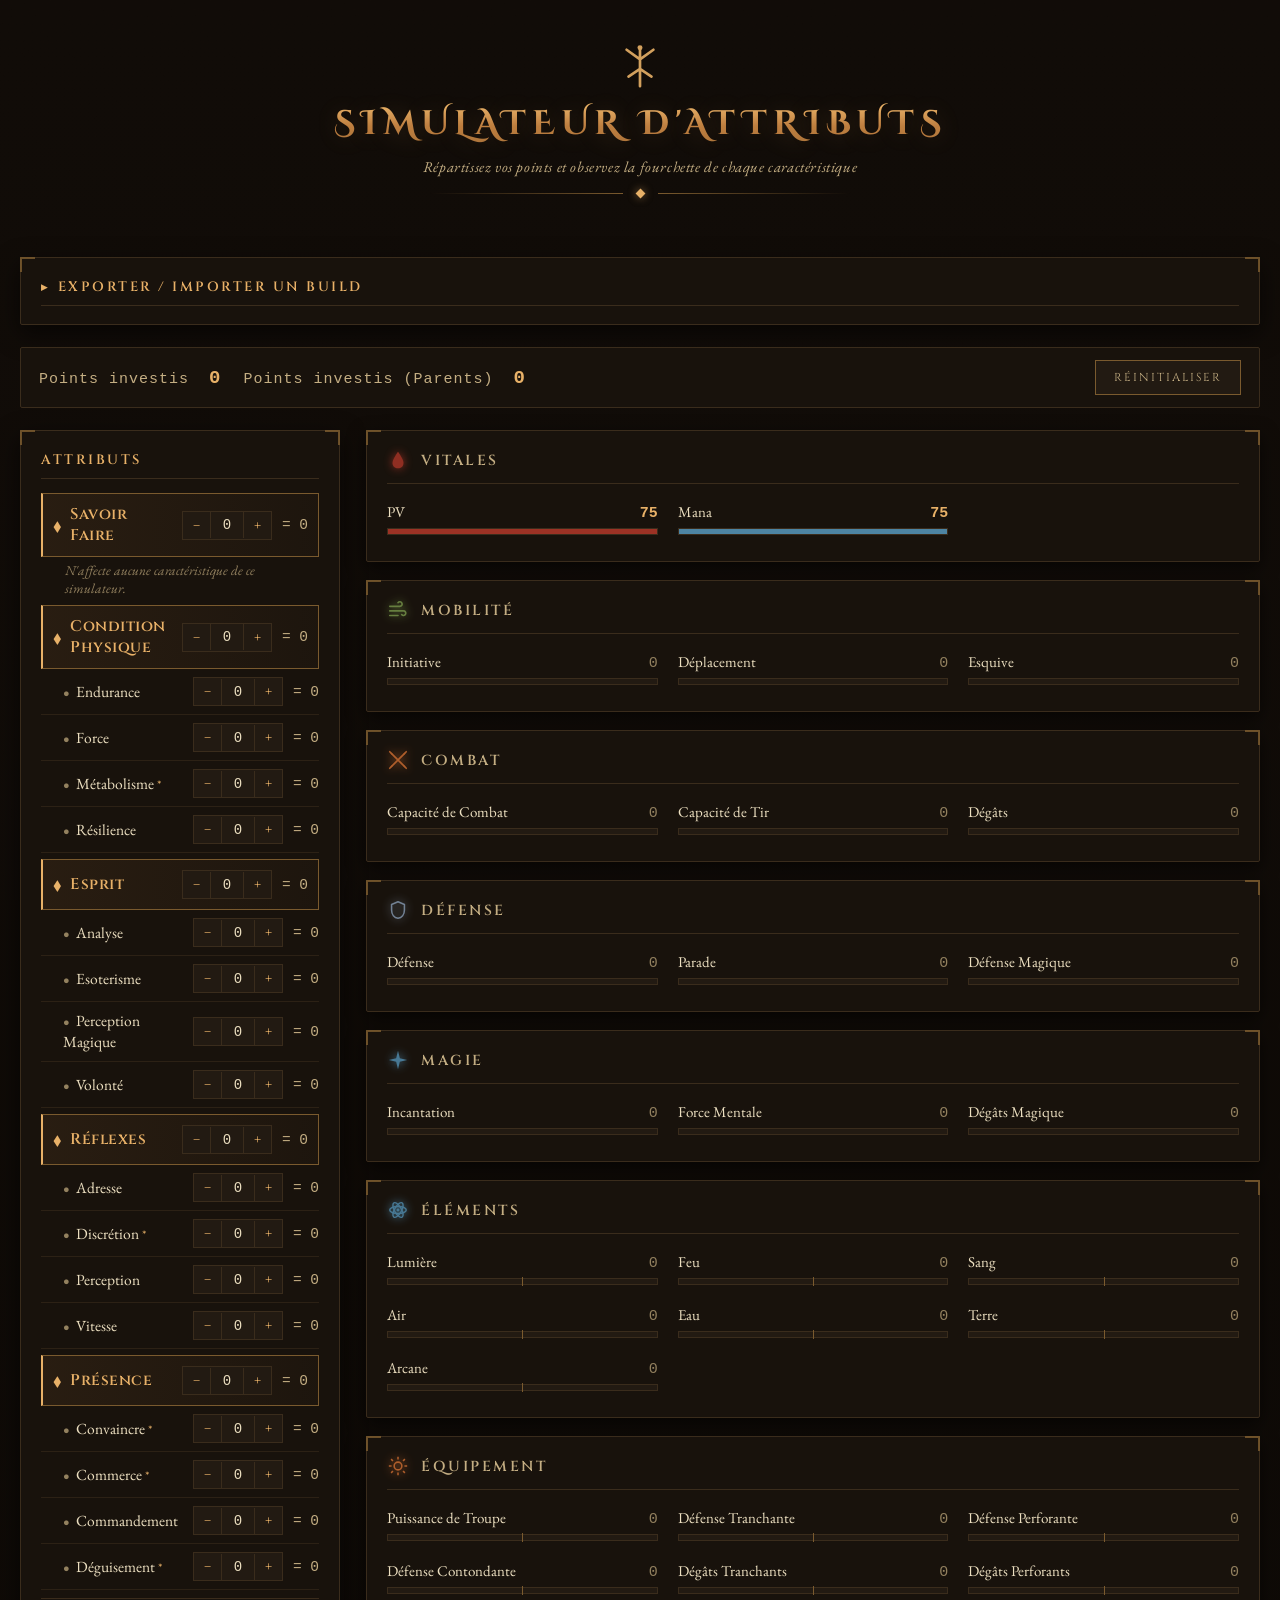
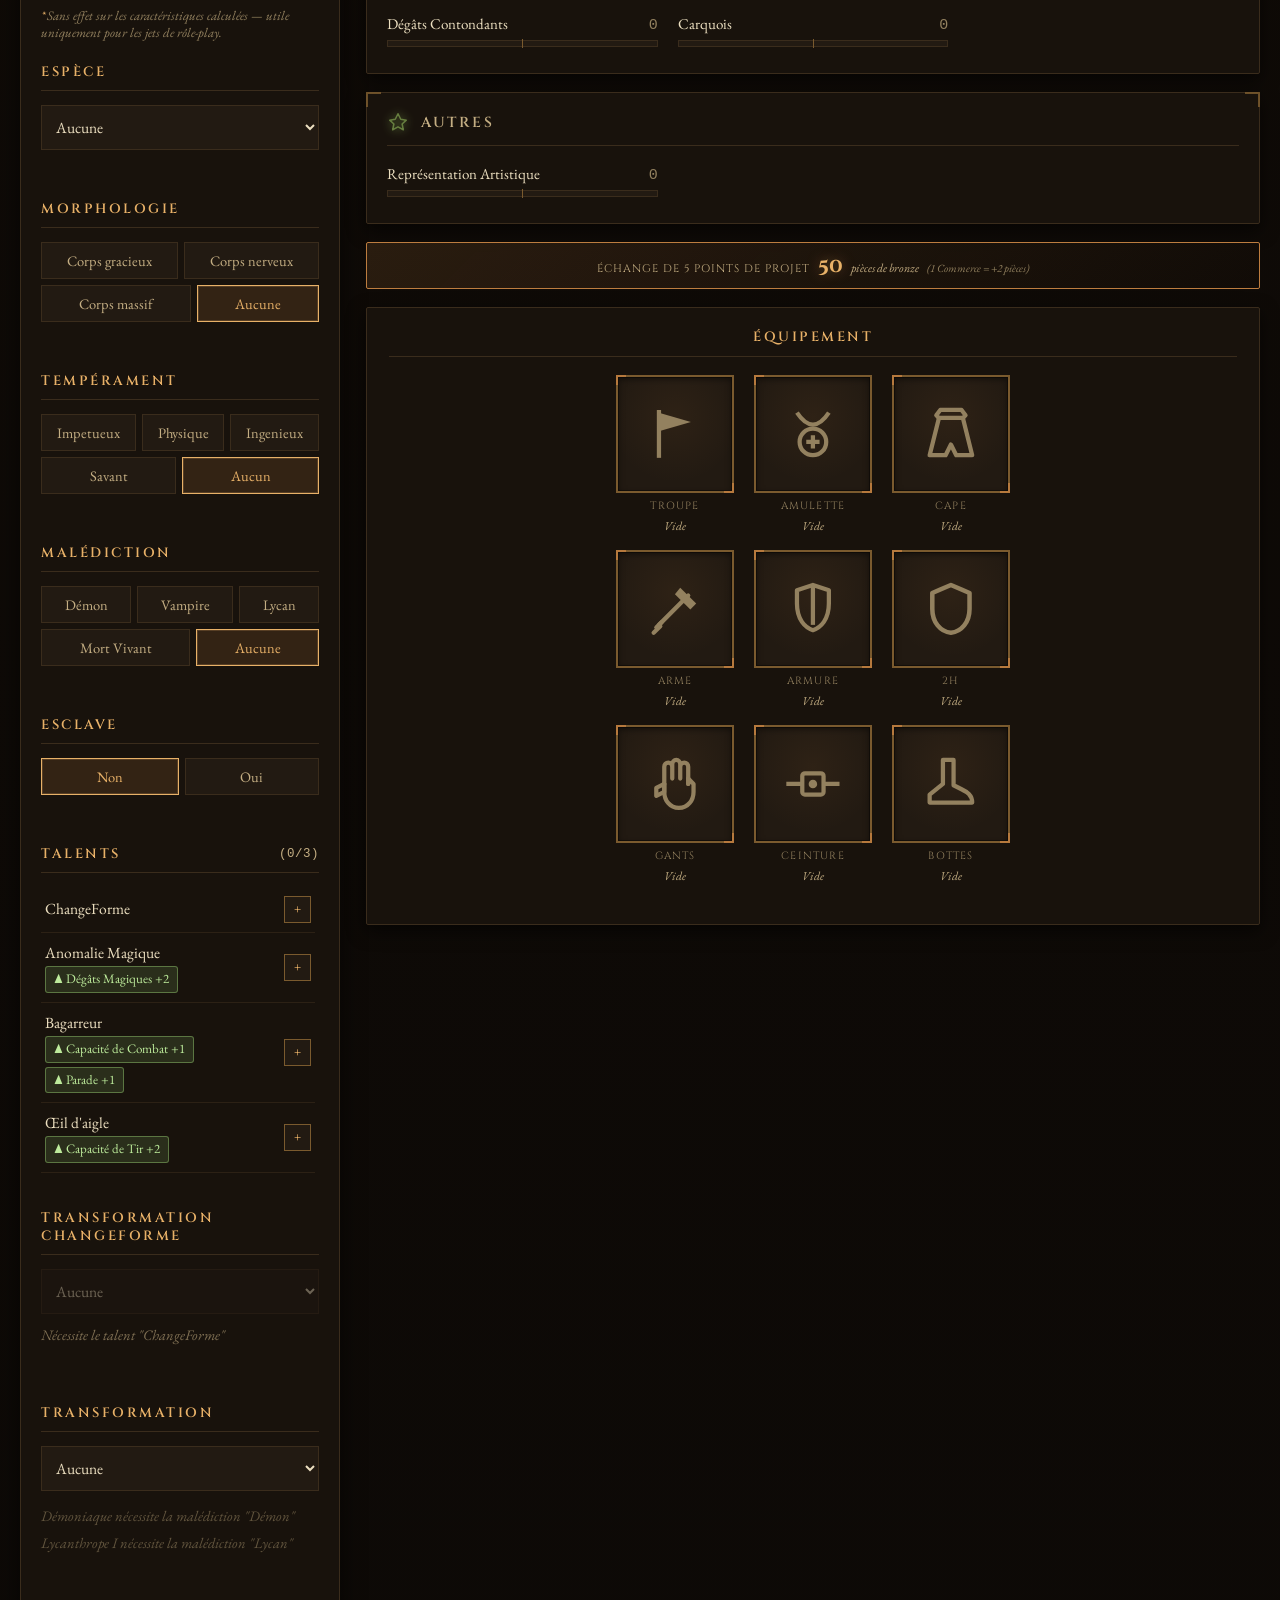
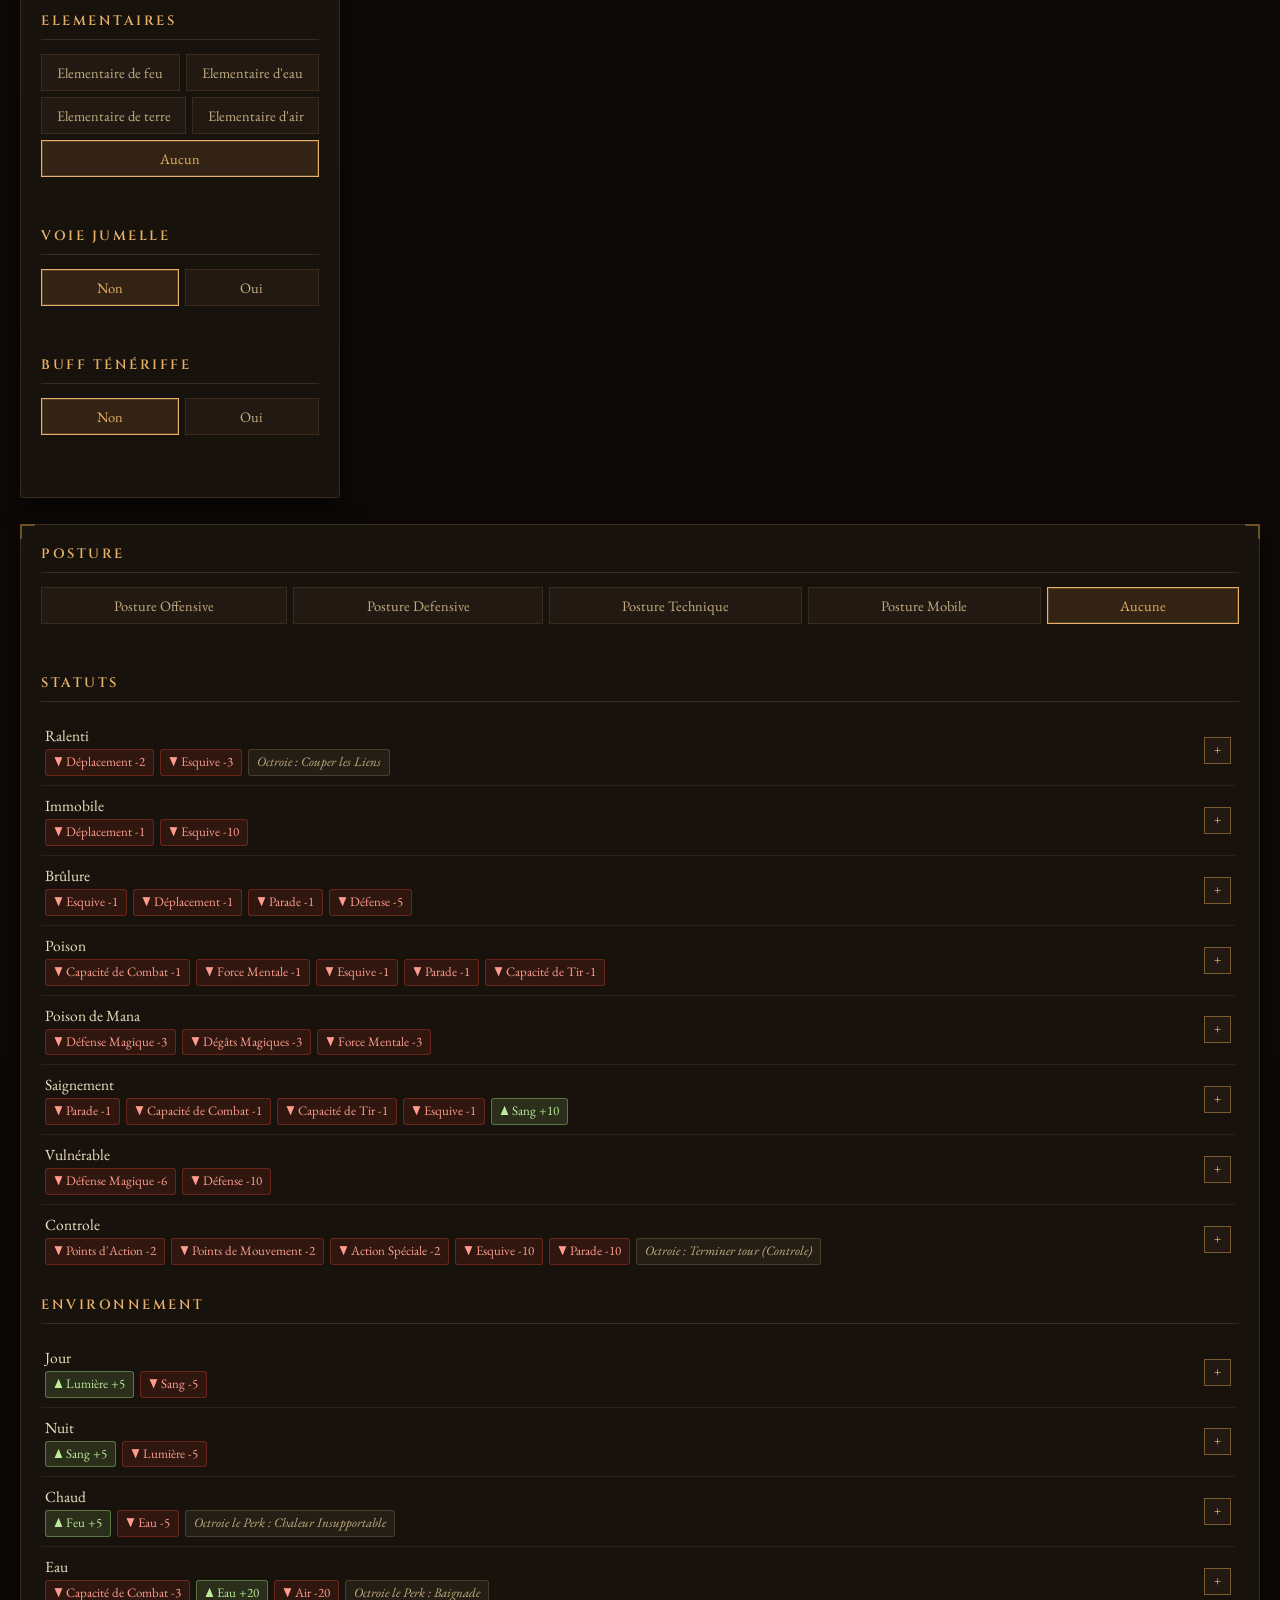
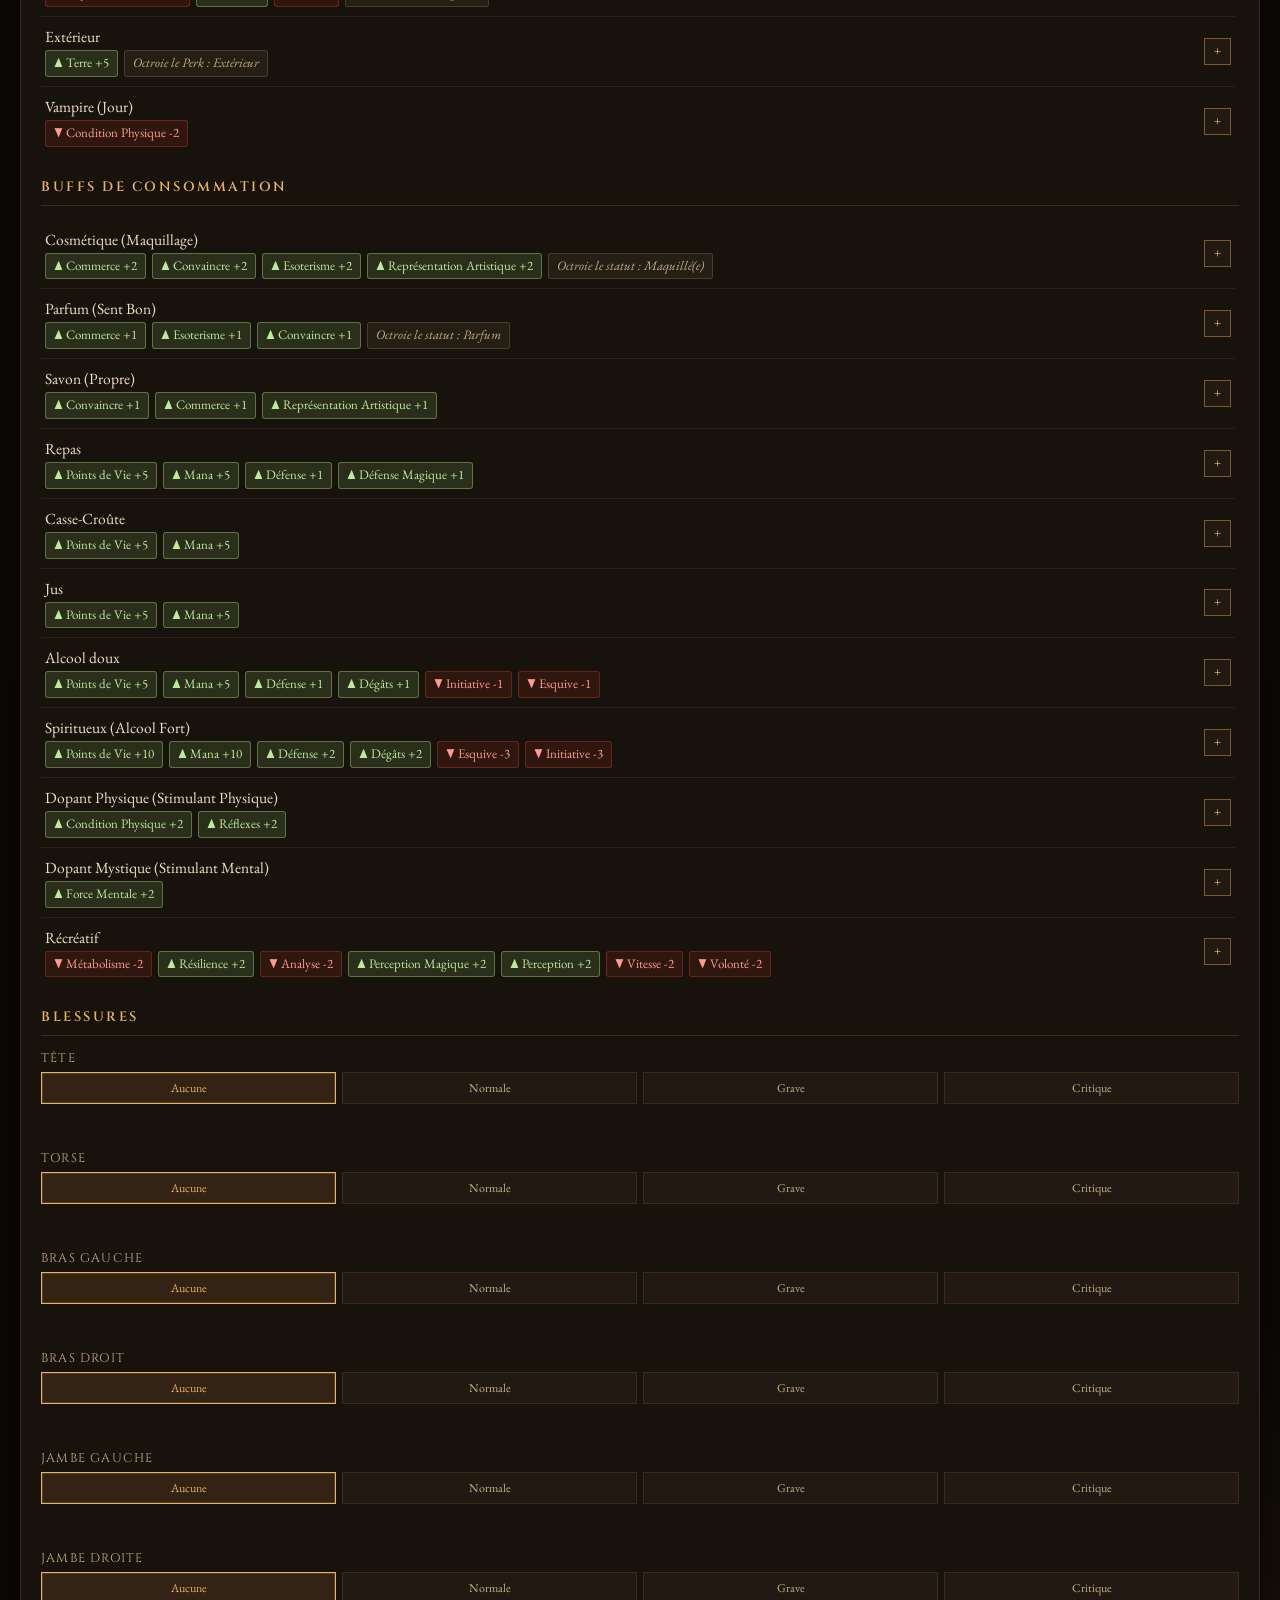
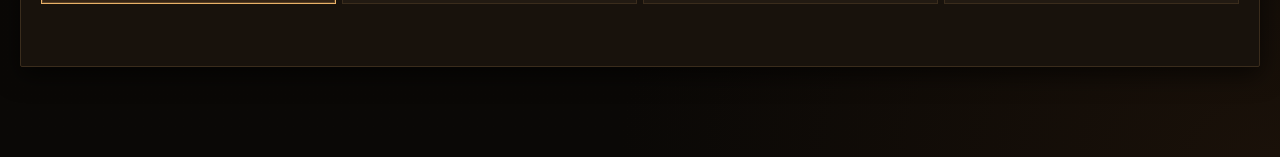
==== index.html @ cb75a23a "Update index.html" ====
<!DOCTYPE html>
<html lang="fr">
<head>
<meta charset="UTF-8">
<meta name="viewport" content="width=device-width, initial-scale=1.0">
<title>Simulateur d'Attributs</title>
<link rel="preconnect" href="https://fonts.googleapis.com">
<link rel="preconnect" href="https://fonts.gstatic.com" crossorigin>
<link href="https://fonts.googleapis.com/css2?family=Cinzel:wght@500;600;700;800&family=Cinzel+Decorative:wght@700;900&family=EB+Garamond:ital,wght@0,400;0,500;0,600;1,400&display=swap" rel="stylesheet">
<style>
  :root{
    --bg: #0a0806;
    --bg-vignette:
      radial-gradient(ellipse 900px 500px at 50% -8%, #2a1d10 0%, transparent 60%),
      radial-gradient(ellipse 1200px 800px at 100% 100%, #1a1109 0%, transparent 55%),
      linear-gradient(180deg, #100b07 0%, #0a0806 100%);
    --surface: #18120c;
    --surface-2: #221a12;
    --surface-3: #2a2016;
    --border: #3a2c1c;
    --border-bright: #7a5a2e;
    --text: #ecdfc0;
    --text-dim: #c4ae83;
    --text-faint: #93815f;
    --bronze: #bd7d3f;
    --bronze-bright: #e8b168;
    --gold: #d9b25c;
    --vitales: #9c3225;
    --mobilite: #6f8a45;
    --combat: #c0672f;
    --defense: #7c8ea3;
    --magie: #4d84a3;
    --shadow-deep: rgba(0,0,0,0.6);
    --font-display: 'Cinzel', Georgia, serif;
    --font-deco: 'Cinzel Decorative', 'Cinzel', Georgia, serif;
    --font-body: 'EB Garamond', Georgia, 'Times New Roman', serif;
    --font-mono: 'Courier New', Courier, monospace;
  }

  *{ box-sizing: border-box; }

  body{
    margin:0;
    background: var(--bg-vignette), var(--bg);
    color: var(--text);
    font-family: var(--font-body);
    min-height: 100vh;
    padding: 36px 20px 60px;
    position: relative;
  }

  /* grain texture overlay, self-contained (no external images) */
  body::before{
    content:"";
    position: fixed; inset:0;
    pointer-events:none;
    z-index: 0;
    opacity: 0.5;
    mix-blend-mode: overlay;
    background-image: url("data:image/svg+xml;utf8,<svg xmlns='http://www.w3.org/2000/svg' width='160' height='160'><filter id='n'><feTurbulence type='fractalNoise' baseFrequency='0.85' numOctaves='2' stitchTiles='stitch'/><feColorMatrix type='saturate' values='0'/></filter><rect width='100%25' height='100%25' filter='url(%23n)' opacity='0.35'/></svg>");
  }

  .app{ max-width: 1680px; margin: 0 auto; position: relative; z-index: 1; }

  header{
    text-align:center;
    margin-bottom: 34px;
    padding: 8px 20px 26px;
    position: relative;
  }
  .hero-glyph{
    width: 46px; height: 46px;
    margin: 0 auto 6px;
    color: var(--bronze-bright);
    opacity: 0.9;
  }
  .hero-rule{
    display:flex; align-items:center; justify-content:center; gap:14px;
    max-width: 420px; margin: 14px auto 0;
  }
  .hero-rule::before, .hero-rule::after{
    content:"";
    height:1px; flex:1 1 auto;
    background: linear-gradient(90deg, transparent, var(--border-bright));
  }
  .hero-rule::after{ background: linear-gradient(90deg, var(--border-bright), transparent); }
  .hero-rule .diamond{
    width:7px; height:7px; flex-shrink:0;
    background: var(--bronze-bright);
    transform: rotate(45deg);
    box-shadow: 0 0 8px rgba(232,177,104,0.55);
    cursor: pointer;
    position: relative;
  }
  .hero-rule .diamond::after{
    content:"";
    position:absolute;
    top:-14px; left:-14px; right:-14px; bottom:-14px;
  }
  .hero-rule .diamond:hover{
    box-shadow: 0 0 14px rgba(232,177,104,0.9);
  }



  .hitcalc-menu{
    position: fixed;
    top: 24px; left: 24px;
    width: 400px;
    max-width: calc(100vw - 32px);
    max-height: calc(100vh - 48px);
    overflow-y: auto;
    background: var(--surface);
    border: 1px solid var(--border-bright);
    border-radius: 2px;
    box-shadow: 0 20px 60px var(--shadow-deep);
    z-index: 201;
    padding: 18px 20px 20px;
    transform: translateX(-16px);
    opacity: 0;
    pointer-events: none;
    transition: opacity 0.2s ease, transform 0.2s ease;
  }
  .hitcalc-menu.open{
    transform: translateX(0);
    opacity: 1;
    pointer-events: auto;
  }
  .hitcalc-header{
    display:flex; align-items:center; justify-content: space-between;
    margin-bottom: 10px;
    padding-bottom: 9px;
    border-bottom: 1px solid var(--border);
  }
  .hitcalc-title{
    font-family: var(--font-display);
    font-size: 13.5px;
    letter-spacing: 2px;
    text-transform: uppercase;
    font-weight: 600;
    color: var(--bronze-bright);
  }
  .hitcalc-close{
    background: none; border: none;
    color: var(--text-faint);
    font-size: 18px;
    line-height: 1;
    cursor: pointer;
    padding: 2px 6px;
  }
  .hitcalc-close:hover{ color: var(--bronze-bright); }
  .hitcalc-rule{
    font-size: 13px;
    color: var(--text-dim);
    line-height: 1.55;
    margin: 0 0 14px;
  }
  .hitcalc-rule b{ color: var(--text); }
  .hitcalc-section-title{
    font-family: var(--font-display);
    font-size: 11.5px;
    letter-spacing: 1.5px;
    text-transform: uppercase;
    color: var(--text-faint);
    margin: 14px 0 8px;
  }
  .hitcalc-row{
    display:flex; align-items:center; gap: 6px;
    margin-bottom: 8px;
    font-size: 13px;
  }
  .hitcalc-stat{
    display:flex; flex-direction:column; gap: 2px;
    flex: 1 1 0;
    min-width: 0;
  }
  .hitcalc-stat label{
    font-size: 10.5px;
    color: var(--text-faint);
    white-space: nowrap;
    overflow: hidden;
    text-overflow: ellipsis;
  }
  .hitcalc-stat input{
    width: 100%;
    background: var(--surface-2);
    border: 1px solid var(--border);
    color: var(--text);
    font-family: var(--font-mono);
    font-size: 13px;
    padding: 4px 6px;
    border-radius: 2px;
  }
  .hitcalc-stat input:disabled{
    color: var(--text-dim);
    opacity: 0.85;
  }
  .hitcalc-stat input:not(:disabled):focus{
    outline: none;
    border-color: var(--bronze-bright);
  }
  .hitcalc-vs{
    color: var(--text-faint);
    font-size: 11px;
    flex-shrink: 0;
    padding-top: 14px;
  }
  .hitcalc-result{
    flex-shrink: 0;
    width: 54px;
    text-align: right;
    font-family: var(--font-mono);
    font-size: 14px;
    font-weight: 600;
    color: var(--bronze-bright);
    padding-top: 14px;
  }
  h1{
    font-family: var(--font-deco);
    font-size: 34px;
    letter-spacing: 6px;
    text-transform: uppercase;
    font-weight: 700;
    background: linear-gradient(180deg, var(--bronze-bright) 10%, var(--bronze) 55%, #a9723a 100%);
    -webkit-background-clip: text;
    background-clip: text;
    color: transparent;
    text-shadow: 0 2px 24px rgba(232,177,104,0.18);
    margin: 0 0 10px;
  }
  header p{
    font-family: var(--font-body);
    color: var(--text-dim);
    font-style: italic;
    font-size: 15px;
    margin: 0;
    letter-spacing: 0.6px;
  }

  .toolbar{
    display:flex; align-items:center; justify-content:space-between;
    gap: 12px; flex-wrap: wrap;
    margin-bottom: 22px;
    padding: 12px 18px;
    background: var(--surface);
    border: 1px solid var(--border);
    border-radius: 2px;
    position: relative;
  }
  .points-group{
    display:flex; align-items:center; gap: 22px; flex-wrap: wrap;
  }

  .total-points{
    font-family: var(--font-mono);
    color: var(--text-dim);
    font-size: 15px;
    letter-spacing: 1px;
  }
  .total-points b{
    color: var(--bronze-bright);
    font-size: 19px;
  }
  button.reset{
    background: var(--surface-2);
    border: 1px solid var(--border-bright);
    color: var(--text-dim);
    font-family: var(--font-display);
    font-size: 11.5px;
    letter-spacing: 2px;
    text-transform: uppercase;
    padding: 9px 18px;
    cursor: pointer;
    transition: all 0.2s ease;
  }
  button.reset:hover{
    border-color: var(--bronze-bright);
    color: var(--bronze-bright);
    background: rgba(189,125,63,0.12);
  }

  .layout{
    display: grid;
    grid-template-columns: 340px 1fr 320px;
    gap: 26px;
    align-items: start;
  }

  @media (max-width: 1400px){
    .layout{ grid-template-columns: 320px 1fr; }
    .status-col{ grid-column: 1 / -1; }
  }

  @media (max-width: 860px){
    .layout{ grid-template-columns: 1fr; }
    .status-col{ grid-column: auto; }
  }

  .panel{
    background: var(--surface);
    border: 1px solid var(--border);
    border-radius: 2px;
    padding: 20px 20px 16px;
    position: relative;
    box-shadow: 0 8px 24px var(--shadow-deep);
  }

  /* ornements d'angle en bronze — signature visuelle des tablettes */
  .panel::before, .panel::after,
  .group::before, .group::after{
    content:"";
    position:absolute;
    width: 13px; height: 13px;
    pointer-events:none;
    opacity: 0.85;
  }
  .panel::before, .group::before{
    top:-1px; left:-1px;
    border-top: 2px solid var(--border-bright);
    border-left: 2px solid var(--border-bright);
  }
  .panel::after, .group::after{
    top:-1px; right:-1px;
    border-top: 2px solid var(--border-bright);
    border-right: 2px solid var(--border-bright);
  }

  .panel-title{
    font-family: var(--font-display);
    font-size: 13.5px;
    letter-spacing: 2.5px;
    text-transform: uppercase;
    font-weight: 600;
    color: var(--bronze-bright);
    margin: 0 0 14px;
    padding-bottom: 9px;
    border-bottom: 1px solid var(--border);
    display:flex; align-items:center; justify-content: space-between;
    gap: 8px;
  }
  .panel-title:not(:first-child){ margin-top: 22px; }

  .age-selector{
    display:flex;
    flex-wrap: wrap;
    gap: 6px;
    margin-bottom: 10px;
  }
  .age-btn{
    flex: 1 1 auto;
    background: var(--surface-2);
    border: 1px solid var(--border);
    color: var(--text-dim);
    font-family: var(--font-body);
    font-size: 14.5px;
    padding: 8px 10px;
    cursor: pointer;
    transition: all 0.18s ease;
    white-space: nowrap;
  }
  .age-btn:hover{ border-color: var(--border-bright); color: var(--text); background: var(--surface-3); }
  .age-btn.active{
    background: rgba(189,125,63,0.16);
    border-color: var(--bronze-bright);
    color: var(--bronze-bright);
    box-shadow: inset 0 0 0 1px rgba(232,177,104,0.2);
  }
  .age-desc{
    font-size: 14.5px;
    color: var(--text-dim);
    font-style: italic;
    line-height: 1.55;
    margin-bottom: 18px;
    min-height: 18px;
  }
  .age-desc .note{
    display:block;
    color: var(--text-faint);
    margin-top: 4px;
  }

  .equip-slot{ margin-bottom: 12px; }
  .equip-slot:last-child{ margin-bottom: 0; }
  .equip-label{
    display:block;
    font-family: var(--font-display);
    font-size: 12.5px;
    letter-spacing: 1.2px;
    text-transform: uppercase;
    color: var(--text-dim);
    margin-bottom: 5px;
  }

  .status-col .talent-list{ max-height: none; }

  .talent-counter{
    font-family: var(--font-mono);
    color: var(--text-dim);
    text-transform: none;
    letter-spacing: 0.5px;
    font-size: 12.5px;
    font-weight: normal;
  }
  .talent-counter.full{ color: var(--bronze-bright); }

  .talent-list{
    max-height: 300px;
    overflow-y: auto;
    margin-bottom: 6px;
    padding-right: 4px;
  }
  .talent-list::-webkit-scrollbar{ width: 6px; }
  .talent-list::-webkit-scrollbar-thumb{ background: var(--border-bright); }
  .talent-list::-webkit-scrollbar-track{ background: transparent; }

  .talent-row{
    display:flex;
    align-items:center;
    justify-content: space-between;
    gap: 8px;
    padding: 9px 4px;
    border-bottom: 1px solid rgba(58,44,28,0.6);
    transition: opacity 0.15s ease, background 0.15s ease;
  }
  .talent-row:hover{ background: rgba(189,125,63,0.05); }
  .talent-row:last-child{ border-bottom: none; }
  .talent-row.disabled{ opacity: 0.35; }

  .talent-info{ display:flex; flex-direction: column; min-width:0; }
  .talent-name{ font-size: 15.5px; color: var(--text); }
  .talent-effect{
    display:flex; flex-wrap:wrap; gap: 4px 6px;
    margin-top: 3px;
  }
  .stat-chip{
    display:inline-flex; align-items:center; gap: 4px;
    font-size: 13px;
    font-family: var(--font-body);
    line-height: 1.6;
    padding: 2px 8px;
    border-radius: 3px;
    white-space: nowrap;
    margin: 2px 4px 2px 0;
  }
  .stat-chip.pos{
    color: #bdeb9b;
    background: rgba(140,191,106,0.16);
    border: 1px solid rgba(140,191,106,0.5);
  }
  .stat-chip.neg{
    color: #ff9c8f;
    background: rgba(156,50,37,0.18);
    border: 1px solid rgba(156,50,37,0.55);
  }
  .stat-chip.neutral{
    color: var(--text-dim);
    background: rgba(122,107,78,0.14);
    border: 1px solid rgba(122,107,78,0.4);
    font-family: var(--font-body);
    font-weight: normal;
    font-style: italic;
  }
  .talent-effect .stat-chip{ margin: 0; }

  .talent-toggle{
    flex-shrink:0;
    width: 27px; height: 27px;
    border: 1px solid var(--border-bright);
    background: var(--surface-2);
    color: var(--bronze-bright);
    font-family: var(--font-display);
    font-size: 15px;
    line-height: 1;
    cursor: pointer;
    transition: all 0.15s ease;
  }
  .talent-toggle:hover:not(:disabled){ background: rgba(189,125,63,0.18); }
  .talent-toggle.active{
    background: var(--bronze);
    border-color: var(--bronze-bright);
    color: #18120c;
    box-shadow: 0 0 10px rgba(232,177,104,0.4);
  }
  .talent-toggle:disabled{ cursor: not-allowed; opacity: 0.4; }

  .species-select{
    width: 100%;
    background: var(--surface-2);
    border: 1px solid var(--border);
    color: var(--text);
    font-family: var(--font-body);
    font-size: 15.5px;
    padding: 10px 10px;
    margin-bottom: 10px;
    cursor: pointer;
    transition: border-color 0.15s ease;
  }
  .species-select:hover{ border-color: var(--border-bright); }
  .species-select:focus{ outline: none; border-color: var(--bronze-bright); }
  .species-select:disabled{ opacity: 0.4; cursor: not-allowed; }

  .age-desc .flat{
    display:block;
    color: var(--bronze-bright);
    margin-top: 4px;
  }
  .age-desc .flat.positive{ color: #bdeb9b; font-weight: 600; }
  .age-desc .flat.negative{ color: #ff9c8f; font-weight: 600; }
  .age-desc .ability{
    display:block;
    color: var(--magie);
    margin-top: 2px;
  }

  .parent-row{
    display:flex;
    align-items:center;
    justify-content: space-between;
    gap: 8px;
    padding: 10px 10px;
    margin-top: 6px;
    background: linear-gradient(90deg, rgba(189,125,63,0.1), rgba(189,125,63,0.03));
    border: 1px solid var(--border-bright);
    border-left: 2px solid var(--bronze-bright);
  }
  .parent-row:first-child{ margin-top: 0; }
  .parent-label-wrap{ display:flex; align-items:center; gap: 8px; min-width:0; }
  .parent-marker{ color: var(--bronze-bright); font-size: 12.5px; flex-shrink:0; }
  .parent-label{ font-family: var(--font-display); font-size: 15.5px; letter-spacing: 0.5px; color: var(--bronze-bright); font-weight: 600; }
  .parent-direct-tag{
    display:inline-block;
    font-family: var(--font-body);
    font-size: 10px;
    font-weight: normal;
    font-style: italic;
    letter-spacing: 0;
    color: var(--text-faint);
    margin-left: 8px;
    vertical-align: middle;
  }
  .parent-note{
    font-size: 13.5px; color: var(--text-faint); font-style: italic;
    padding: 4px 8px 2px 24px;
  }

  .child-row{
    display:flex;
    align-items:center;
    justify-content: space-between;
    gap: 8px;
    padding: 8px 0 8px 22px;
    border-bottom: 1px solid rgba(58,44,28,0.6);
  }
  .child-marker{ color: var(--text-faint); font-size: 11px; margin-right: 6px; }

  .rp-star{
    color: var(--bronze-bright);
    font-size: 13px;
    margin-left: 3px;
    cursor: help;
  }

  .attr-legend{
    font-size: 13px;
    color: var(--text-faint);
    font-style: italic;
    margin-top: 8px;
    padding-top: 8px;
    border-top: 1px solid var(--border);
  }
  .attr-legend .rp-star{ margin-left: 0; margin-right: 2px; }

  .attr-row{
    display:flex;
    align-items:center;
    justify-content: space-between;
    padding: 9px 0;
    border-bottom: 1px solid rgba(58,44,28,0.6);
    gap: 8px;
  }
  .attr-row:last-child{ border-bottom: none; }

  .attr-label-wrap{ display:flex; flex-direction:column; min-width:0; cursor: help; }

  .attr-label{
    font-size: 15.5px;
    color: var(--text);
  }

  .attr-age-bonus{
    font-size: 12.5px;
    font-family: var(--font-mono);
    margin-top: 1px;
  }
  .attr-age-bonus.positive{ color: var(--bronze-bright); }
  .attr-age-bonus.negative{ color: var(--vitales); }

  .attr-controls{
    display:flex;
    align-items:center;
    gap: 8px;
    flex-shrink: 0;
  }

  .attr-total{
    font-family: var(--font-mono);
    font-size: 14.5px;
    color: var(--text-dim);
    min-width: 28px;
    text-align: right;
  }

  .stepper{
    display:flex;
    align-items:center;
    gap: 0;
    background: var(--surface-2);
    border: 1px solid var(--border);
  }
  .stepper button{
    width: 27px; height: 27px;
    background: transparent;
    border: none;
    color: var(--bronze-bright);
    font-size: 15px;
    cursor: pointer;
    line-height: 1;
    font-family: var(--font-display);
    transition: background 0.15s ease;
  }
  .stepper button:hover{ background: rgba(189,125,63,0.18); }
  .stepper input{
    width: 34px;
    text-align: center;
    background: transparent;
    border: none;
    border-left: 1px solid var(--border);
    border-right: 1px solid var(--border);
    color: var(--text);
    font-family: var(--font-mono);
    font-size: 14px;
    padding: 5px 0;
  }
  .stepper input:focus{ outline: none; background: rgba(189,125,63,0.08); }
  .stepper input::-webkit-outer-spin-button,
  .stepper input::-webkit-inner-spin-button{ -webkit-appearance: none; margin:0; }

  .economy-box{
    background: linear-gradient(135deg, rgba(189,125,63,0.16), rgba(189,125,63,0.02));
    border: 1px solid var(--bronze);
    border-radius: 2px;
    padding: 9px 16px;
    text-align: center;
    position: relative;
    display:flex;
    align-items:baseline;
    justify-content:center;
    flex-wrap:wrap;
    gap: 6px 8px;
  }
  .economy-label{
    font-family: var(--font-display);
    font-size: 11px;
    letter-spacing: 1px;
    text-transform: uppercase;
    color: var(--text-dim);
  }
  .economy-value{
    font-family: var(--font-deco);
    font-size: 20px;
    font-weight: 700;
    color: var(--bronze-bright);
    text-shadow: 0 0 14px rgba(232,177,104,0.4);
  }
  .economy-sub{
    font-size: 12px;
    color: var(--text-dim);
    font-style: italic;
  }
  .economy-note{
    font-size: 11px;
    color: var(--text-faint);
    font-style: italic;
  }

  .stats-panel{ display:flex; flex-direction:column; gap: 18px; }

  .group{
    background: var(--surface);
    border: 1px solid var(--border);
    border-radius: 2px;
    padding: 18px 20px 8px;
    position: relative;
    box-shadow: 0 6px 18px var(--shadow-deep);
  }
  .group-header{
    display:flex; align-items:center; gap:12px;
    margin-bottom: 14px;
    padding-bottom: 12px;
    border-bottom: 1px solid var(--border);
  }
  .group-icon{
    width:22px; height:22px; flex-shrink:0;
    display:flex; align-items:center; justify-content:center;
    filter: drop-shadow(0 0 5px currentColor);
    opacity: 0.9;
  }
  .group-icon svg{ width:100%; height:100%; display:block; }
  .group-name{
    font-family: var(--font-display);
    font-size: 14.5px;
    letter-spacing: 2.5px;
    text-transform: uppercase;
    font-weight: 600;
    color: var(--text-dim);
  }

  .stat-grid{
    display:grid;
    grid-template-columns: repeat(auto-fill, minmax(230px, 1fr));
    gap: 12px 20px;
    padding-bottom: 14px;
  }

  .stat-card{ padding: 4px 0; cursor: help; }

  .stat-tooltip{
    position: fixed;
    z-index: 200;
    max-width: 280px;
    background: var(--surface-3);
    border: 1px solid var(--border-bright);
    box-shadow: 0 10px 30px var(--shadow-deep);
    padding: 12px 14px;
    pointer-events: none;
    opacity: 0;
    transform: translateY(4px);
    transition: opacity 0.12s ease, transform 0.12s ease;
  }
  .stat-tooltip.visible{ opacity: 1; transform: translateY(0); }
  .stat-tooltip-title{
    font-family: var(--font-display);
    font-size: 12.5px;
    letter-spacing: 1.2px;
    text-transform: uppercase;
    color: var(--bronze-bright);
    margin: 0 0 8px;
    padding-bottom: 7px;
    border-bottom: 1px solid var(--border);
  }
  .stat-tooltip-row{
    display:flex; justify-content: space-between; align-items:baseline;
    gap: 12px;
    font-size: 13px;
    padding: 3px 0;
  }
  .stat-tooltip-row .attr-name{ color: var(--text); }
  .stat-tooltip-row .attr-range{ font-family: var(--font-mono); color: var(--text-dim); white-space: nowrap; }
  .stat-tooltip-empty{ font-size: 12.5px; color: var(--text-faint); font-style: italic; }
  .stat-tooltip .ability{
    display:block;
    color: var(--magie);
    font-size: 12.5px;
    margin-top: 4px;
  }

  .stat-top{
    display:flex; justify-content:space-between; align-items:baseline;
    margin-bottom: 6px;
  }
  .stat-name{
    font-size: 15px;
    color: var(--text);
  }
  .stat-value{
    font-family: var(--font-mono);
    font-size: 15px;
    font-weight: bold;
    color: var(--bronze-bright);
    white-space: nowrap;
  }
  .stat-value.zero{ color: var(--text-faint); font-weight: normal; }
  .stat-value.negative-val{ color: var(--vitales); }

  .elemental-gauge{
    position: relative;
    height: 7px;
    background: var(--surface-2);
    border: 1px solid var(--border);
    overflow: visible;
  }
  .elemental-gauge .elemental-center{
    position:absolute; top:-2px; bottom:-2px; left:50%;
    width:1px; background: var(--border-bright);
  }
  .elemental-fill{
    position:absolute; top:0; bottom:0;
    transition: all 0.25s ease;
  }

  .gauge{
    position: relative;
    height: 7px;
    background: var(--surface-2);
    border: 1px solid var(--border);
    overflow: hidden;
  }
  .gauge .fill-min{
    position:absolute; top:0; left:0; bottom:0;
    transition: width 0.25s ease;
  }
  .gauge .fill-range{
    position:absolute; top:0; bottom:0;
    opacity: 0.45;
    background-image: repeating-linear-gradient(
      45deg, rgba(255,255,255,0.55) 0px, rgba(255,255,255,0.55) 2px,
      transparent 2px, transparent 6px
    );
    transition: left 0.25s ease, width 0.25s ease;
  }

  /* ---- Paperdoll d'équipement façon MMO ---- */
  .paperdoll-panel{
    background: var(--surface);
    border: 1px solid var(--border);
    border-radius: 2px;
    padding: 20px 22px 22px;
    position: relative;
    box-shadow: 0 6px 18px var(--shadow-deep);
  }
  .paperdoll-header{
    font-family: var(--font-display);
    font-size: 13.5px;
    letter-spacing: 2.5px;
    text-transform: uppercase;
    font-weight: 600;
    color: var(--bronze-bright);
    text-align:center;
    margin: 0 0 18px;
    padding-bottom: 10px;
    border-bottom: 1px solid var(--border);
  }
  .paperdoll-grid{
    display:grid;
    grid-template-columns: repeat(3, minmax(90px, 118px));
    gap: 16px 20px;
    justify-content: center;
    margin: 0 auto;
  }
  .equip-tile{ display:flex; flex-direction:column; align-items:center; gap:6px; }
  .equip-tile-box{
    position:relative;
    width: 100%;
    aspect-ratio: 1 / 1;
    background:
      radial-gradient(circle at 50% 35%, rgba(189,125,63,0.08), transparent 70%),
      var(--surface-2);
    border: 2px solid var(--border-bright);
    box-shadow: inset 0 0 0 1px rgba(0,0,0,0.4), inset 0 2px 6px rgba(0,0,0,0.5);
    display:flex; align-items:center; justify-content:center;
    transition: border-color 0.18s ease, box-shadow 0.18s ease, background 0.18s ease;
  }
  .equip-tile-box::before, .equip-tile-box::after{
    content:""; position:absolute; width:8px; height:8px; pointer-events:none; opacity:0.9;
  }
  .equip-tile-box::before{ top:-2px; left:-2px; border-top:2px solid var(--bronze); border-left:2px solid var(--bronze); }
  .equip-tile-box::after{ bottom:-2px; right:-2px; border-bottom:2px solid var(--bronze); border-right:2px solid var(--bronze); }
  .equip-tile-box:hover{ border-color: var(--bronze-bright); }
  .equip-tile-box.filled{
    border-color: var(--bronze-bright);
    background:
      radial-gradient(circle at 50% 35%, rgba(232,177,104,0.22), transparent 70%),
      var(--surface-2);
    box-shadow: inset 0 0 0 1px rgba(0,0,0,0.4), 0 0 14px rgba(232,177,104,0.35);
  }
  .equip-tile-icon{
    width: 56%; height: 56%;
    color: var(--text-faint);
    transition: color 0.18s ease, filter 0.18s ease;
    pointer-events:none;
  }
  .equip-tile-icon svg{ width:100%; height:100%; display:block; }
  .equip-tile-box.filled .equip-tile-icon{
    color: var(--bronze-bright);
    filter: drop-shadow(0 0 6px rgba(232,177,104,0.5));
  }
  .equip-tile-box{ cursor: pointer; }
  .equip-tile-box:focus-visible{ outline: 2px solid var(--bronze-bright); outline-offset: 2px; }
  .equip-tile-slotname{
    font-family: var(--font-display);
    font-size: 10.5px;
    letter-spacing: 1.2px;
    text-transform: uppercase;
    color: var(--text-faint);
  }
  .equip-tile-itemname{
    font-size: 12px;
    color: var(--text-dim);
    font-style: italic;
    text-align:center;
    line-height: 1.25;
    min-height: 15px;
  }
  .equip-tile-itemname.equipped{ color: var(--bronze-bright); font-style: normal; }

  /* ---- Menu déroulant personnalisé pour le choix d'équipement ---- */
  .equip-dropdown{
    position: fixed;
    z-index: 110;
    min-width: 200px;
    max-width: 300px;
    max-height: 320px;
    overflow-y: auto;
    background: var(--surface-3);
    border: 1px solid var(--border-bright);
    box-shadow: 0 12px 34px var(--shadow-deep);
    padding: 4px;
    display: none;
  }
  .equip-dropdown.visible{ display: block; }
  .equip-dropdown-item{
    padding: 8px 10px;
    font-size: 13.5px;
    color: var(--text);
    cursor: pointer;
    border-left: 2px solid transparent;
    transition: background 0.12s ease, border-color 0.12s ease;
  }
  .equip-dropdown-item:hover{
    background: rgba(189,125,63,0.14);
    border-left-color: var(--bronze-bright);
  }
  .equip-dropdown-item.active{
    color: var(--bronze-bright);
    background: rgba(189,125,63,0.1);
    border-left-color: var(--bronze);
  }
  .equip-dropdown-item.none-option{
    color: var(--text-faint);
    font-style: italic;
    border-bottom: 1px solid var(--border);
    margin-bottom: 3px;
    padding-bottom: 9px;
  }

  .paperdoll-descriptions{ margin-top: 18px; }
  .equip-desc-block{
    display:none;
    padding: 10px 12px;
    margin-top: 8px;
    background: rgba(189,125,63,0.06);
    border-left: 2px solid var(--bronze-bright);
  }
  .equip-desc-block.has-item{ display:block; }
  .equip-desc-name{
    font-family: var(--font-display);
    font-size: 13px;
    letter-spacing: 0.5px;
    color: var(--bronze-bright);
    margin-bottom: 4px;
  }
  .equip-desc-name .slot-tag{
    color: var(--text-faint);
    font-family: var(--font-body);
    font-style: italic;
    font-size: 11.5px;
    text-transform: none;
    letter-spacing: 0;
  }

  .equip-desc-block .age-desc{ margin-bottom: 0; min-height: 0; }

  .injury-selector .injury-btn{ flex: 1 1 0; font-size: 12px; padding: 7px 6px; }
  .injury-btn.sev-normale.active{
    background: rgba(212,175,86,0.16);
    border-color: var(--gold);
    color: var(--gold);
  }
  .injury-btn.sev-grave.active{
    background: rgba(192,103,47,0.2);
    border-color: var(--combat);
    color: var(--combat);
  }
  .injury-btn.sev-critique.active{
    background: rgba(156,50,37,0.22);
    border-color: var(--vitales);
    color: #e8776a;
  }
  .injury-btn:disabled{ opacity: 0.3; cursor: not-allowed; }

  /* ---- Panneau Export / Import de build (menu déroulant, sections séparées) ---- */
  .io-panel{ margin-bottom: 22px; padding-bottom: 4px; }
  .io-summary{
    cursor: pointer;
    list-style: none;
    user-select: none;
    display:flex; align-items:center; justify-content: flex-start; gap: 8px;
  }
  .io-summary::-webkit-details-marker{ display:none; }
  .io-summary::before{
    content: "▸";
    color: var(--bronze-bright);
    font-size: 12px;
    transition: transform 0.18s ease;
  }
  .io-panel[open] .io-summary::before{ transform: rotate(90deg); }
  .io-panel[open] .io-summary{ margin-bottom: 16px; }

  .io-section{ padding: 4px 2px 14px; }
  .io-section-title{
    font-family: var(--font-display);
    font-size: 12px;
    letter-spacing: 1.5px;
    text-transform: uppercase;
    color: var(--bronze-bright);
    margin-bottom: 6px;
  }
  .io-hint{
    font-size: 12.5px;
    color: var(--text-dim);
    font-style: italic;
    line-height: 1.5;
    margin: 0 0 10px;
  }
  .io-divider{ height: 1px; background: var(--border); margin: 4px 0 4px; }

  .io-textarea{
    width: 100%;
    min-height: 70px;
    background: var(--surface-2);
    border: 1px solid var(--border);
    color: var(--text);
    font-family: var(--font-mono);
    font-size: 12px;
    padding: 10px;
    resize: vertical;
    margin-top: 10px;
  }
  .io-textarea:focus{ outline: none; border-color: var(--bronze-bright); }
  .io-btn{ white-space: nowrap; }
  .io-btn.accent{
    border-color: var(--bronze-bright);
    color: var(--bronze-bright);
    background: rgba(189,125,63,0.14);
  }
  .io-msg{
    font-size: 12.5px;
    color: var(--bronze-bright);
    font-style: italic;
    min-height: 16px;
    margin-top: 8px;
  }
  .io-msg.error{ color: var(--vitales); }

  footer{
    text-align:center;
    margin-top: 30px;
    color: var(--text-faint);
    font-size: 13px;
    font-style: italic;
    letter-spacing: 0.5px;
  }
</style>
</head>
<body>

<div class="app">
  <header>
    <svg class="hero-glyph" viewBox="0 0 24 24" fill="none" stroke="currentColor" stroke-width="1.4" stroke-linecap="round" stroke-linejoin="round">
      <path d="M12 2 L12 22 M12 8 L5 3 M12 8 L19 3 M12 13 L6 17 M12 13 L18 17"/>
      <circle cx="12" cy="2" r="1.3" fill="currentColor" stroke="none"/>
    </svg>
    <h1>Simulateur d'Attributs</h1>
    <p>Répartissez vos points et observez la fourchette de chaque caractéristique</p>
    <div class="hero-rule"><span class="diamond" id="hitcalcTrigger"></span></div>
  </header>

  <div class="hitcalc-menu" id="hitcalcMenu">
    <div class="hitcalc-header">
      <span class="hitcalc-title">Chances de Toucher</span>
      <button class="hitcalc-close" id="hitcalcClose">✕</button>
    </div>
    <p class="hitcalc-rule">
      Pour toucher ou esquiver : <b>3d6 + Stat</b> Vs <b>3d6 + Stat</b>.<br>
      En cas d'égalité, c'est l'attaque qui gagne.
    </p>

    <div class="hitcalc-section-title">Chance de toucher</div>
    <div class="hitcalc-row" data-row="toucher1">
      <div class="hitcalc-stat">
        <label>Capacité de combat</label>
        <input type="number" data-field="toucher1-left" disabled>
      </div>
      <span class="hitcalc-vs">Vs</span>
      <div class="hitcalc-stat">
        <label>Esquive</label>
        <input type="number" data-field="toucher1-right">
      </div>
      <span class="hitcalc-result" data-result="toucher1">–</span>
    </div>
    <div class="hitcalc-row" data-row="toucher2">
      <div class="hitcalc-stat">
        <label>Incantation</label>
        <input type="number" data-field="toucher2-left" disabled>
      </div>
      <span class="hitcalc-vs">Vs</span>
      <div class="hitcalc-stat">
        <label>Esquive</label>
        <input type="number" data-field="toucher2-right">
      </div>
      <span class="hitcalc-result" data-result="toucher2">–</span>
    </div>
    <div class="hitcalc-row" data-row="toucher3">
      <div class="hitcalc-stat">
        <label>Incantation</label>
        <input type="number" data-field="toucher3-left" disabled>
      </div>
      <span class="hitcalc-vs">Vs</span>
      <div class="hitcalc-stat">
        <label>Force Mentale</label>
        <input type="number" data-field="toucher3-right">
      </div>
      <span class="hitcalc-result" data-result="toucher3">–</span>
    </div>

    <div class="hitcalc-section-title">Chance d'esquiver</div>
    <div class="hitcalc-row" data-row="esquive1">
      <div class="hitcalc-stat">
        <label>Capacité de combat</label>
        <input type="number" data-field="esquive1-left">
      </div>
      <span class="hitcalc-vs">Vs</span>
      <div class="hitcalc-stat">
        <label>Esquive</label>
        <input type="number" data-field="esquive1-right" disabled>
      </div>
      <span class="hitcalc-result" data-result="esquive1">–</span>
    </div>
    <div class="hitcalc-row" data-row="esquive2">
      <div class="hitcalc-stat">
        <label>Incantation</label>
        <input type="number" data-field="esquive2-left">
      </div>
      <span class="hitcalc-vs">Vs</span>
      <div class="hitcalc-stat">
        <label>Esquive</label>
        <input type="number" data-field="esquive2-right" disabled>
      </div>
      <span class="hitcalc-result" data-result="esquive2">–</span>
    </div>
    <div class="hitcalc-row" data-row="esquive3">
      <div class="hitcalc-stat">
        <label>Incantation</label>
        <input type="number" data-field="esquive3-left">
      </div>
      <span class="hitcalc-vs">Vs</span>
      <div class="hitcalc-stat">
        <label>Force Mentale</label>
        <input type="number" data-field="esquive3-right" disabled>
      </div>
      <span class="hitcalc-result" data-result="esquive3">–</span>
    </div>
  </div>

  <details class="panel io-panel">
    <summary class="panel-title io-summary">Exporter / Importer un Build</summary>

    <div class="io-section">
      <div class="io-section-title">Exporter</div>
      <p class="io-hint">Génère un code représentant ton build actuel, à copier et garder de côté ou partager.</p>
      <button class="reset io-btn accent" id="ioExportBtn">Générer le code</button>
      <textarea id="ioExportTextarea" class="io-textarea" readonly placeholder="Le code généré apparaîtra ici..."></textarea>
      <button class="reset io-btn" id="ioCopyBtn">Copier le code</button>
      <div id="ioExportMsg" class="io-msg"></div>
    </div>

    <div class="io-divider"></div>

    <div class="io-section">
      <div class="io-section-title">Importer</div>
      <p class="io-hint">Colle ici un code de build reçu, puis clique sur Importer pour l'appliquer (remplace le build actuel).</p>
      <textarea id="ioImportTextarea" class="io-textarea" placeholder="Colle ici un code de build à importer..."></textarea>
      <button class="reset io-btn" id="ioImportBtn">Importer ce code</button>
      <div id="ioImportMsg" class="io-msg"></div>
    </div>

  </details>

  <div class="toolbar">
    <div class="points-group">
      <div class="total-points">Points investis&nbsp; <b id="totalPoints">0</b></div>
      <div class="total-points">Points investis (Parents)&nbsp; <b id="parentPoints">0</b></div>
    </div>
    <button class="reset" id="resetBtn">Réinitialiser</button>
  </div>

  <div class="layout">
    <aside class="panel" id="attrPanel">
      <div class="panel-title">Attributs</div>
      <div id="attrTree"></div>
      <!-- attribute tree injected here -->
      <div class="attr-legend"><span class="rp-star">*</span>Sans effet sur les caractéristiques calculées — utile uniquement pour les jets de rôle-play.</div>

      <div class="panel-title">Espèce</div>
      <select class="species-select" id="speciesSelect"></select>
      <div class="age-desc" id="speciesDesc"></div>

      <div class="panel-title">Morphologie</div>
      <div class="age-selector" id="morphSelector">
        <!-- boutons de morphologie injectés ici -->
      </div>
      <div class="age-desc" id="morphDesc"></div>

      <div class="panel-title">Tempérament</div>
      <div class="age-selector" id="temperamentSelector">
        <!-- boutons de tempérament injectés ici -->
      </div>
      <div class="age-desc" id="temperamentDesc"></div>

      <div class="panel-title">Malédiction</div>
      <div class="age-selector" id="curseSelector">
        <!-- boutons de malédiction injectés ici -->
      </div>
      <div class="age-desc" id="curseDesc"></div>

      <div class="panel-title">Esclave</div>
      <div class="age-selector" id="esclaveSelector"></div>
      <div class="age-desc" id="esclaveDesc"></div>

      <div class="panel-title">Talents <span id="talentCounter" class="talent-counter">(0/3)</span></div>
      <div class="talent-list" id="talentList"></div>

      <div class="panel-title">Transformation Changeforme</div>
      <select class="species-select" id="transformChangeformeSelect"></select>
      <div class="age-desc" id="transformChangeformeLocked" style="opacity:0.6; font-style: italic;"></div>
      <div class="age-desc" id="transformChangeformeDesc"></div>

      <div class="panel-title">Transformation</div>
      <select class="species-select" id="transformSelect"></select>
      <div class="age-desc" id="transformLocked" style="opacity:0.6; font-style: italic;"></div>
      <div class="age-desc" id="transformDesc"></div>

      <div class="panel-title">Elementaires</div>
      <div class="age-selector" id="elementaireSelector">
        <!-- boutons d'élémentaire injectés ici -->
      </div>
      <div class="age-desc" id="elementaireDesc"></div>

      <div class="panel-title">Voie Jumelle</div>
      <div class="age-selector" id="voieJumelleSelector"></div>
      <div class="age-desc" id="voieJumelleDesc"></div>

      <div class="panel-title">Buff Ténériffe</div>
      <div class="age-selector" id="teneriffeSelector"></div>
      <div class="age-desc" id="teneriffeDesc"></div>
    </aside>

    <main class="stats-panel" id="statsPanel">
      <!-- stat groups injected here -->
    </main>

    <aside class="panel status-col" id="statusPanel">
      <div class="panel-title">Posture</div>
      <div class="age-selector" id="postureSelector"></div>
      <div class="age-desc" id="postureDesc"></div>

      <div class="panel-title">Statuts <span id="statusCounter" class="talent-counter"></span></div>
      <div class="talent-list" id="statusList"></div>

      <div class="panel-title">Environnement <span id="environmentCounter" class="talent-counter"></span></div>
      <div class="talent-list" id="environmentList"></div>

      <div class="panel-title">Buffs de Consommation <span id="consumableCounter" class="talent-counter"></span></div>
      <div class="talent-list" id="consumableList"></div>

      <div class="panel-title">Blessures</div>
      <div id="injuryList"></div>
    </aside>
  </div>

  <footer></footer>
</div>

<script>
// ---- Données extraites du tableau ----
// effet: [min, max] gain par point investi dans l'attribut
const ATTRIBUTES = [
  { key: 'force', label: 'Force', effects: {
      capCombat: [0.355, 0.355], parade: [0.497, 0.497], degats: [2, 2]
  }},
  { key: 'analyse', label: 'Analyse', effects: {
      capTir: [0.213, 0.213], forceMentale: [0.142, 0.142], degats: [0.5, 0.5], degatsMagique: [0.5, 0.5], puissanceTroupe: [0.8, 0.8]
  }},
  { key: 'addresse', label: 'Adresse', effects: {
      capCombat: [0.355, 0.355], capTir: [0.497, 0.497], esquive: [0.142, 0.142], parade: [0.213, 0.213], defense: [0.15, 0.15], degats: [0.25, 0.25]
  }},
  { key: 'endurance', label: 'Endurance', effects: {
      pv: [2.5, 2.5], mana: [2.5, 2.5], deplacement: [0.09, 0.09], parade: [0.284, 0.284], defense: [0.3, 0.3], defenseMagique: [0.15, 0.15]
  }},
  { key: 'resilience', label: 'Résilience', effects: {
      pv: [2, 2], defense: [0.45, 0.45]
  }, desc: 'Diminue les dégâts pris en début de tour des statuts Saignement et Brûlure.' },
  { key: 'volonte', label: 'Volonté', effects: {
      pv: [0.5, 0.5], mana: [1.25, 1.25], initiative: [0.355, 0.355], forceMentale: [0.71, 0.71], defenseMagique: [0.45, 0.45], degatsMagique: [1.25, 1.25], incantation: [0.142, 0.142]
  }},
  { key: 'perceptionMagique', label: 'Perception Magique', effects: {
      mana: [1.25, 1.25], defenseMagique: [0.3, 0.3], degatsMagique: [1, 1], incantation: [0.142, 0.142]
  }},
  { key: 'vitesse', label: 'Vitesse', effects: {
      initiative: [0.497, 0.497], deplacement: [0.21, 0.21], capCombat: [0.284, 0.284], esquive: [0.994, 0.994]
  }},
  { key: 'perception', label: 'Perception', effects: {
      initiative: [0.142, 0.142], capCombat: [0, 0], capTir: [0.355, 0.355]
  }},
  // Sous-attributs sans effet sur les caractéristiques calculées : utiles uniquement pour les jets de rôle-play
  { key: 'metabolisme', label: 'Métabolisme', effects: {}, rp: true, desc: 'Diminue les dégâts pris en début de tour du statut Poison.' },
  { key: 'enseignement', label: 'Esoterisme', effects: {
      incantation: [0.71, 0.71]
  } },
  { key: 'discretion', label: 'Discrétion', effects: {}, rp: true },
  { key: 'convaincre', label: 'Convaincre', effects: {}, rp: true },
  { key: 'commerce', label: 'Commerce', effects: {}, rp: true },
  { key: 'commandement', label: 'Commandement', effects: {
      forceMentale: [0.142, 0.142], puissanceTroupe: [1.2, 1.2]
  }},
  { key: 'deguisement', label: 'Déguisement', effects: {}, rp: true },
];

const STATS = {
  pv: 'PV', mana: 'Mana', initiative: 'Initiative', deplacement: 'Déplacement',
  capCombat: 'Capacité de Combat', capTir: 'Capacité de Tir', forceMentale: 'Force Mentale',
  incantation: 'Incantation',
  esquive: 'Esquive', parade: 'Parade', defense: 'Défense', degats: 'Dégâts',
  defenseMagique: 'Défense Magique', degatsMagique: 'Dégâts Magique'
};

// ---- Table inverse : pour chaque caractéristique, quels attributs y contribuent et de combien ----
// Triée du plus haut au plus bas impact (par la valeur maximale par point)
const STAT_ATTRIBUTE_SOURCES = {};
ATTRIBUTES.forEach(attr => {
  Object.entries(attr.effects).forEach(([statKey, range]) => {
    if (!range || (range[0] === 0 && range[1] === 0)) return;
    if (!STAT_ATTRIBUTE_SOURCES[statKey]) STAT_ATTRIBUTE_SOURCES[statKey] = [];
    STAT_ATTRIBUTE_SOURCES[statKey].push({ label: attr.label, min: range[0], max: range[1] });
  });
});
Object.values(STAT_ATTRIBUTE_SOURCES).forEach(list => list.sort((a, b) => b.max - a.max));

// ---- Tempéraments : bonus/malus sur les stats parentes ----
// Une stat parente donne son plein montant à CHACUNE de ses sous-stats (pas de répartition)
const TEMPERAMENTS = {
  "Impetueux": { conditionPhysique: 1, presence: 2, savoirFaire: 1, reflexes: 1 },
  "Physique":  { conditionPhysique: 2, savoirFaire: 3 },
  "Ingenieux": { esprit: 1, savoirFaire: 4 },
  "Savant":    { conditionPhysique: -1, esprit: 2, savoirFaire: 4 },
};

// Sous-stats de chaque stat parente qui existent dans ce simulateur
// (Métabolisme, Discrétion, Convaincre, Commerce, Déguisement et Savoir Faire
// n'affectent aucune caractéristique dérivée du tableau et ne sont donc pas calculés ici)
const PARENT_TO_ATTR = {
  conditionPhysique: ['endurance', 'force', 'metabolisme', 'resilience'],
  esprit: ['analyse', 'enseignement', 'perceptionMagique', 'volonte'],
  reflexes: ['addresse', 'discretion', 'perception', 'vitesse'],
  presence: ['convaincre', 'commerce', 'commandement', 'deguisement'],
};

// Structure d'affichage : stat parente -> sous-attributs correspondants dans ce simulateur
const PARENT_GROUPS = [
  { key: 'savoirFaire', label: 'Savoir Faire', children: [] },
  { key: 'conditionPhysique', label: 'Condition Physique', children: ['endurance', 'force', 'metabolisme', 'resilience'] },
  { key: 'esprit', label: 'Esprit', children: ['analyse', 'enseignement', 'perceptionMagique', 'volonte'] },
  { key: 'reflexes', label: 'Réflexes', children: ['addresse', 'discretion', 'perception', 'vitesse'] },
  { key: 'presence', label: 'Présence', children: ['convaincre', 'commerce', 'commandement', 'deguisement'] },
];

// ---- Morphologie : bonus fixes sur les stats parentes ----
const MORPHOLOGIES = {
  "Corps gracieux": { presence: 1 },
  "Corps nerveux": { reflexes: 1 },
  "Corps massif": { conditionPhysique: 1 },
};

// ---- Espèce : bonus sur les stats parentes + bonus fixes sur certaines caractéristiques ----
// flatStats utilise directement les clés de STATS (pv, defense, deplacement, ...)
// notes = éléments purement descriptifs (aptitudes, résistances) sans impact sur les calculs
const SPECIES = {
  "Humain": { parents: { savoirFaire: 2, conditionPhysique: 2, esprit: 2, reflexes: 2, presence: 2 }, flatStats: {}, elemental: {}, notes: [] },
  "Géant": { parents: { savoirFaire: 0, conditionPhysique: 4, esprit: 0, reflexes: 1, presence: 1 }, flatStats: { defense: 2, deplacement: -1 }, elemental: {}, notes: ['Octroie : Frappe de Géant'] },
  "Diable": { parents: { conditionPhysique: 2, esprit: 2, reflexes: 2, presence: 3, savoirFaire: 1 }, flatStats: {}, elemental: { lumiere: -10 }, notes: ['Octroie : Pacte Démoniaque'] },
  "Drow": { parents: { conditionPhysique: 3, reflexes: 2, esprit: 2, presence: 2, savoirFaire: 1 }, flatStats: {}, elemental: {}, notes: [] },
  "Céleste": { parents: { esprit: 3, reflexes: 2, presence: 2, savoirFaire: 1, conditionPhysique: 2 }, flatStats: {}, elemental: { sang: -10 }, notes: [] },
  "Esprit": { parents: { esprit: 3, presence: 3, savoirFaire: 2, conditionPhysique: 1, reflexes: 1 }, flatStats: {}, elemental: {}, notes: [] },
  "Sirène": { parents: { esprit: 2, reflexes: 2, presence: 3, savoirFaire: 1, conditionPhysique: 1 }, flatStats: {}, elemental: { air: -5, eau: 5 }, notes: ['Octroie : Charme', 'Octroie : Présence Hypnotisante'] },
  "Nain": { parents: { savoirFaire: 3, conditionPhysique: 4, reflexes: 1 }, flatStats: {}, elemental: {}, notes: [] },
  "Gobelin": { parents: { savoirFaire: 4, reflexes: 3, conditionPhysique: 1 }, flatStats: { pv: -25 }, elemental: {}, notes: [] },
  "Orc": { parents: { conditionPhysique: 4, reflexes: 2, presence: 1 }, flatStats: { deplacement: -1, pv: 5 }, elemental: {}, notes: [] },
  "Drakheide": { parents: { conditionPhysique: 4, reflexes: 2, presence: 1 }, flatStats: { deplacement: -1, pv: 5 }, elemental: {}, notes: ['Octroie : Coup de griffes', 'Octroie : Coup de caudale'] },
  "Elfe": { parents: { esprit: 3, reflexes: 2, presence: 3, conditionPhysique: 1, savoirFaire: 1 }, flatStats: {}, elemental: {}, notes: [] },
  "Semi-Hommes": { parents: { savoirFaire: 2, conditionPhysique: 1, esprit: 3, reflexes: 2, presence: 2 }, flatStats: {}, elemental: {}, notes: [] },
};

const STAT_LABELS_SHORT = { pv: 'PV', defense: 'Défense', deplacement: 'Déplacement' };
const PARENT_LABELS_SHORT = { conditionPhysique: 'Condition Physique', esprit: 'Esprit', reflexes: 'Réflexes', presence: 'Présence', savoirFaire: 'Savoir Faire' };

// ---- Malédiction : effets directs sur les attributs de base + bonus fixes sur certaines caractéristiques ----
// attrDelta agit DIRECTEMENT sur les attributs (pas via les stats parentes, contrairement à Tempérament/Morphologie/Espèce)
const CURSES = {
  "Démon": { attrDelta: {}, flatStats: {}, elemental: { lumiere: -10 }, notes: ['Octroie : Charme', 'Octroie : Pacte Démoniaque', 'Octroie : Transformation Démoniaque'] },
  "Vampire": { attrDelta: {}, flatStats: { forceMentale: 1, capCombat: 1 }, elemental: { sang: 10, lumiere: -10, feu: -20 }, notes: ['Octroie : Présence Hypnotisante', 'Octroie : Charme', 'Octroie : Sucer le Sang'] },
  "Lycan": { attrDelta: {}, flatStats: {}, elemental: { lumiere: -20, sang: 10 }, notes: ['Octroie : Transformation Lycanthrope I'] },
  "Mort Vivant": { attrDelta: {}, flatStats: {}, elemental: { lumiere: -30, feu: -30 }, notes: ['Immunisé au Saignement', 'Immunisé au Poison'] },
};

// ---- Élémentaires : bascule unique, effets directs sur les stats élémentaires ----
const ELEMENTAIRES = {
  "Elementaire de feu":  { elemental: { feu: 15, eau: -15 } },
  "Elementaire d'eau":   { elemental: { eau: 15, air: -15 } },
  "Elementaire de terre": { elemental: { terre: 15, feu: -15 } },
  "Elementaire d'air":   { elemental: { air: 15, terre: -15 } },
};

// ---- Statut Esclave : bascule Oui/Non, effets directs sur les attributs ----
// ---- Transformation : bascule unique parmi les formes disponibles (Démoniaque / Lycanthrope I) ----
const TRANSFORMATIONS = {
  "Démoniaque": { flatStats: { parade: 1, defenseMagique: 2, degatsMagique: 2, degats: 2, defense: 2, forceMentale: 1 }, elemental: { lumiere: -20 }, notes: ['Octroie : Présence Hypnotisante', 'Octroie : Reprendre Forme Humaine'] },
  "Lycanthrope I": { flatStats: {}, extraStats: { degTranchant: 30, degPerforant: 30, degContondant: 30, defTranchante: 17, defPerforante: 17, defContondante: 17 }, elemental: { lumiere: -20 }, notes: ['Octroie : Coup de Griffes', 'Octroie : Bond Puissant', 'Octroie : Morsure', 'Octroie : Reprendre Forme Humaine', 'Octroie : Faire Saigner'] },
};

// ---- Transformation Changeforme : bascule unique parmi les formes disponibles, nécessite le talent "ChangeForme" ----
const TRANSFORMATIONS_CHANGEFORME = {
  "Aquatique": { flatStats: {}, elemental: { air: -5, eau: 5 }, notes: ['Octroie : Coup de Caudale', 'Octroie : Reprendre Forme Humaine', 'Octroie : Crachat Puissant'] },
  "Araignée": { flatStats: { deplacement: 1 }, elemental: {}, notes: ['Octroie : Reprendre Forme Humaine', 'Octroie : Coup Venimeux', 'Octroie : Produire Toxine', 'Octroie : Tisser Toile'] },
  "Aviaire": { flatStats: {}, elemental: {}, notes: ['Octroie : Coup de griffes', 'Octroie : Reprendre forme Humaine', 'Octroie : Bond Ailé'] },
  "Dragon": { flatStats: {}, elemental: {}, notes: ['Octroie : Bond', 'Octroie : Reprendre Forme Humaine', 'Octroie : Souffle Enflammé'] },
  "Canidé": { flatStats: { capCombat: 1 }, elemental: {}, notes: ['Octroie : Bond', 'Octroie : Morsure', 'Octroie : Reprendre Forme Humaine'] },
  "Cervidé": { flatStats: { esquive: 1 }, elemental: {}, notes: ['Octroie : Bond', 'Octroie : Reprendre Forme Humaine', 'Octroie : Empaler'] },
  "Félin": { flatStats: { esquive: 1 }, elemental: {}, notes: ['Octroie : Coup de Griffes', 'Octroie : Bond', 'Octroie : Reprendre Forme Humaine'] },
  "Vulpes": { flatStats: { esquive: 1 }, elemental: {}, notes: ['Octroie : Bond', 'Octroie : Morsure', 'Octroie : Reprendre Forme Humaine'] },
  "Lagomorphe": { flatStats: { initiative: 1 }, elemental: {}, notes: ['Octroie : Bond Puissant', 'Octroie : Reprendre Forme Humaine'] },
  "Urside": { flatStats: { defense: 2 }, elemental: {}, notes: ['Octroie : Reprendre Forme Humaine', 'Octroie : Empaler', 'Octroie : Renverser'] },
  "Reptilien": { flatStats: {}, elemental: {}, notes: ['Octroie : Coup de Caudale', 'Octroie : Reprendre Forme Humaine', 'Octroie : Produire Toxine', 'Octroie : Coup Venimeux'] },
};

// ---- Posture : bascule unique parmi les postures de combat ----
const POSTURES = {
  "Posture Offensive": { flatStats: { degats: 5, defense: -5, capCombat: 3, esquive: -3 } },
  "Posture Defensive": { flatStats: { defense: 5, degats: -5, parade: 3, deplacement: -1 } },
  "Posture Technique": { flatStats: { capCombat: 3, esquive: -3, parade: 3, defense: -2 } },
  "Posture Mobile": { flatStats: { deplacement: 1, esquive: 3, capCombat: -3, parade: -3, degats: -5 } },
};

const ESCLAVE = {
  attrDelta: { addresse: -3, vitesse: -3, force: -3, endurance: 1, resilience: 1, metabolisme: 1 },
  parentDelta: { savoirFaire: 3 },
  flatStats: {},
  elemental: {},
  notes: ['Octroie le statut : Esclave'],
};

// ---- Buff Ténériffe : bascule Oui/Non ----
const TENERIFFE = {
  attrDelta: { perception: 1 },
  flatStats: { defense: 2, defenseMagique: 2, pv: 50 },
  elemental: {},
  notes: ['Octroie : Sentir Proie', 'Octroie : Chœur de Ténériffe', 'Octroie : Coup de Griffes', 'Octroie : Coup de Caudale'],
};

// ---- Voie Jumelle : bascule Oui/Non ----
// ---- Buffs de consommation : cumulables, sans limite de sélection ----
// parentDelta -> cascade sur les sous-attributs via PARENT_TO_ATTR (comme le Tempérament/l'Espèce)
// attrDelta -> effet direct sur un attribut précis
// flatStats -> effet direct sur une caractéristique finale déjà calculée
const CONSUMABLES = {
  "Cosmétique (Maquillage)": { parentDelta: {}, attrDelta: { commerce: 2, convaincre: 2, enseignement: 2 }, flatStats: {}, otherStats: { representationArtistique: 2 }, notes: ['Octroie le statut : Maquillé(e)'] },
  "Parfum (Sent Bon)": { parentDelta: {}, attrDelta: { commerce: 1, enseignement: 1, convaincre: 1 }, flatStats: {}, notes: ['Octroie le statut : Parfum'] },
  "Savon (Propre)": { parentDelta: {}, attrDelta: { convaincre: 1, commerce: 1 }, flatStats: {}, otherStats: { representationArtistique: 1 }, notes: [] },
  "Repas": { parentDelta: {}, attrDelta: {}, flatStats: { pv: 5, mana: 5, defense: 1, defenseMagique: 1 }, notes: [], category: 'nourriture' },
  "Casse-Croûte": { parentDelta: {}, attrDelta: {}, flatStats: { pv: 5, mana: 5 }, notes: [], category: 'nourriture' },
  "Jus": { parentDelta: {}, attrDelta: {}, flatStats: { pv: 5, mana: 5 }, notes: [], category: 'boisson' },
  "Alcool doux": { parentDelta: {}, attrDelta: {}, flatStats: { pv: 5, mana: 5, defense: 1, degats: 1, initiative: -1, esquive: -1 }, notes: [], category: 'boisson' },
  "Spiritueux (Alcool Fort)": { parentDelta: {}, attrDelta: {}, flatStats: { pv: 10, mana: 10, defense: 2, degats: 2, esquive: -3, initiative: -3 }, notes: [], category: 'boisson' },
  "Dopant Physique (Stimulant Physique)": { parentDelta: { conditionPhysique: 2, reflexes: 2 }, attrDelta: {}, flatStats: {}, notes: [], category: null },
  "Dopant Mystique (Stimulant Mental)": { parentDelta: {}, attrDelta: {}, flatStats: { forceMentale: 2 }, notes: [], category: null },
  "Récréatif": { parentDelta: {}, attrDelta: { metabolisme: -2, resilience: 2, analyse: -2, perceptionMagique: 2, perception: 2, vitesse: -2, volonte: -2 }, flatStats: {}, notes: [] },
};

const VOIE_JUMELLE = {
  flatStats: { capCombat: 1, parade: 1, degats: 2, defense: 2 },
};

// ---- Statuts : effets cumulables (plusieurs actifs en même temps), sans limite de sélection ----
const STATUSES = {
  "Ralenti": { flatStats: { deplacement: -2, esquive: -3 }, elemental: {}, notes: ['Octroie : Couper les Liens'] },
  "Immobile": { flatStats: { deplacement: -1, esquive: -10 }, elemental: {}, notes: [] },
  "Brûlure": { flatStats: { esquive: -1, deplacement: -1, parade: -1, defense: -5 }, elemental: {}, notes: [] },
  "Poison": { flatStats: { capCombat: -1, forceMentale: -1, esquive: -1, parade: -1, capTir: -1 }, elemental: {}, notes: [] },
  "Poison de Mana": { flatStats: { defenseMagique: -3, degatsMagique: -3, forceMentale: -3 }, elemental: {}, notes: [] },
  "Saignement": { flatStats: { parade: -1, capCombat: -1, capTir: -1, esquive: -1 }, elemental: { sang: 10 }, notes: [] },
  "Vulnérable": { flatStats: { defenseMagique: -6, defense: -10 }, elemental: {}, notes: [] },
  "Controle": { flatStats: { pointsAction: -2, pointsMouvement: -2, actionSpeciale: -2, esquive: -10, parade: -10 }, elemental: {}, notes: ['Octroie : Terminer tour (Controle)'] },
};

// ---- Blessures : par emplacement du corps, sévérité Normale ou Critique ----
// Certains emplacements/sévérités seront complétés plus tard ; seules les combinaisons définies ci-dessous apparaissent dans les listes.
const INJURY_LOCATIONS = [
  { key: 'tete', label: 'Tête' },
  { key: 'torse', label: 'Torse' },
  { key: 'brasGauche', label: 'Bras Gauche' },
  { key: 'brasDroit', label: 'Bras Droit' },
  { key: 'jambeGauche', label: 'Jambe Gauche' },
  { key: 'jambeDroite', label: 'Jambe Droite' },
];
const INJURIES = {
  tete: {
    normale: { parentDelta: { conditionPhysique: -1, esprit: -1, reflexes: -1, presence: -1 }, flatStats: {}, notes: [] },
    grave: { parentDelta: { conditionPhysique: -2, esprit: -2, reflexes: -2, presence: -2 }, flatStats: {}, notes: [] },
    critique: { parentDelta: { conditionPhysique: -4, esprit: -4, reflexes: -4, presence: -4 }, flatStats: {}, notes: [] },
  },
  torse: {
    normale: { parentDelta: { conditionPhysique: -1, reflexes: -1 }, flatStats: {}, notes: [] },
    grave: { parentDelta: { conditionPhysique: -2, reflexes: -2 }, flatStats: {}, notes: [] },
    critique: { parentDelta: { conditionPhysique: -4, reflexes: -4 }, flatStats: {}, notes: [] },
  },
  brasGauche: {
    normale: { parentDelta: { conditionPhysique: -1, reflexes: -1 }, flatStats: {}, notes: [] },
    grave: { parentDelta: { conditionPhysique: -2, reflexes: -2, savoirFaire: -2 }, flatStats: {}, notes: [] },
    critique: { parentDelta: { conditionPhysique: -4, reflexes: -4, savoirFaire: -4 }, flatStats: {}, notes: [] },
  },
  brasDroit: {
    normale: { parentDelta: { conditionPhysique: -1, reflexes: -1 }, flatStats: {}, notes: [] },
    grave: { parentDelta: { reflexes: -2, conditionPhysique: -2, savoirFaire: -2 }, flatStats: {}, notes: [] },
    critique: { parentDelta: { conditionPhysique: -4, reflexes: -4, savoirFaire: -4 }, flatStats: {}, notes: [] },
  },
  jambeGauche: {
    normale: { parentDelta: { reflexes: -1 }, flatStats: { deplacement: -1 }, notes: [] },
    grave: { parentDelta: { reflexes: -2 }, flatStats: { deplacement: -2 }, notes: [] },
    critique: { parentDelta: { reflexes: -4 }, flatStats: { deplacement: -4 }, notes: [] },
  },
  jambeDroite: {
    normale: { parentDelta: { reflexes: -1 }, flatStats: { deplacement: -1 }, notes: [] },
    grave: { parentDelta: { reflexes: -2 }, flatStats: { deplacement: -2 }, notes: [] },
    critique: { parentDelta: { reflexes: -4 }, flatStats: { deplacement: -4 }, notes: [] },
  },
};
const INJURY_SEVERITY_LABELS = { normale: 'Normale', grave: 'Grave', critique: 'Critique' };

// ---- Environnement : effets cumulables selon le lieu/contexte, sans limite de sélection ----
const ENVIRONMENTS = {
  "Jour": { flatStats: {}, elemental: { lumiere: 5, sang: -5 }, notes: [] },
  "Nuit": { flatStats: {}, elemental: { sang: 5, lumiere: -5 }, notes: [] },
  "Chaud": { flatStats: {}, elemental: { feu: 5, eau: -5 }, notes: ['Octroie le Perk : Chaleur Insupportable'] },
  "Eau": { flatStats: { capCombat: -3 }, elemental: { eau: 20, air: -20 }, notes: ['Octroie le Perk : Baignade'] },
  "Extérieur": { flatStats: {}, elemental: { terre: 5 }, notes: ['Octroie le Perk : Extérieur'] },
  "Vampire (Jour)": { parentDelta: { conditionPhysique: -2 }, flatStats: {}, elemental: {}, notes: [] },
};

// Rendu de puces colorées (bonus en vert ▲, malus en rouge ▼) pour les résumés compacts d'effets
function statChipsHTML(entries){
  if (!entries.length) return '';
  return entries.map(([label, v]) => {
    const cls = v > 0 ? 'pos' : (v < 0 ? 'neg' : 'neutral');
    const arrow = v > 0 ? '▲' : (v < 0 ? '▼' : '•');
    return `<span class="stat-chip ${cls}">${arrow} ${label} ${v > 0 ? '+' : ''}${v}</span>`;
  }).join('');
}

function statusEffectText(data){
  const entries = [];
  Object.entries(data.parentDelta || {}).forEach(([k, v]) => entries.push([PARENT_LABELS_SHORT[k] || k, v]));
  Object.entries(data.flatStats).forEach(([k, v]) => entries.push([TALENT_STAT_LABELS[k] || k, v]));
  Object.entries(data.elemental).forEach(([k, v]) => entries.push([ELEMENTAL_STATS[k] || k, v]));
  let html = statChipsHTML(entries);
  (data.notes || []).forEach(n => { html += `<span class="stat-chip neutral">${n}</span>`; });
  return html;
}

// ---- Stats élémentaires : suivies séparément des caractéristiques de combat ----
const ELEMENTAL_STATS = { lumiere: 'Lumière', feu: 'Feu', sang: 'Sang', air: 'Air', eau: 'Eau', terre: 'Terre', arcane: 'Arcane' };

// ---- Stats supplémentaires apportées uniquement par l'équipement ----
const EXTRA_STATS = {
  puissanceTroupe: 'Puissance de Troupe',
  defTranchante: 'Défense Tranchante',
  defPerforante: 'Défense Perforante',
  defContondante: 'Défense Contondante',
  degTranchant: 'Dégâts Tranchants',
  degPerforant: 'Dégâts Perforants',
  degContondant: 'Dégâts Contondants',
  carquois: 'Carquois',
};

// ---- Stats indépendantes, sans lien avec un attribut ou une stat parente ----
const OTHER_STATS = {
  representationArtistique: 'Représentation Artistique',
};

// ---- Équipement : un seul objet équipable par emplacement ----
const SLOT_LABELS = {
  troupe: 'Troupe', amulette: 'Amulette', armure: 'Armure', cape: 'Cape',
  gants: 'Gants', ceinture: 'Ceinture', bottes: 'Bottes', arme: 'Arme', deuxH: '2H',
};
const EQUIPMENT = {
  troupe: {
    "Bête Elite": { flatStats: { pv: 50 }, extraStats: { puissanceTroupe: 30 }, notes: ['Octroie : Morsure de Bête', 'Débloque : Action de Troupe', 'Octroie le statut : Bête', 'Débloque : Puissance de Troupe'] },
    "Garde Elite": { flatStats: { pv: 100 }, extraStats: { puissanceTroupe: 25 }, notes: ['Octroie : Salve de Flèches', 'Octroie : Cache de Bien', 'Octroie : Sacrifice de Troupe', 'Débloque : Action de Troupe', 'Octroie le statut : Garde', 'Débloque : Puissance de Troupe'] },
    "Armée d'Elite": { flatStats: {}, extraStats: {}, notes: ["Octroie : Mettre en Marche (Elite)"] },
    "Invocation Occulte": { flatStats: { pv: 100 }, extraStats: {}, notes: ['Octroie le Perk : Invocation Occulte', 'Octroie : Salve de Flèches (Occulte)', 'Débloque : Action de Troupe', 'Octroie le statut : Invocation Occulte', 'Octroie : Sacrifice Invocation Occulte'] },
    "Golem Elite": { flatStats: { pv: 100 }, extraStats: { puissanceTroupe: 30 }, notes: ['Octroie : Salve de Flèches', 'Octroie : Cache de Bien', 'Débloque : Action de Troupe', 'Débloque : Puissance de Troupe', 'Octroie le statut : Golem'] },
  },
  amulette: {
    "Amulette de Vigueur": { flatStats: { pv: 20 }, extraStats: {}, notes: [] },
    "Joyau de Réserve": { flatStats: { mana: 20 }, extraStats: {}, notes: [] },
    "Amulette de concentration": { flatStats: { forceMentale: 3 }, extraStats: {}, notes: [] },
  },
  armure: {
    "Armure Légère": { flatStats: { defenseMagique: 17 }, extraStats: { defTranchante: 12, defPerforante: 12, defContondante: 12 }, notes: ['Octroie le Perk : Armure', 'Octroie le statut : Armure Légère'] },
    "Armure Intermédiaire": { flatStats: { esquive: -1, initiative: -1, defenseMagique: 15 }, extraStats: { defTranchante: 12, defPerforante: 15, defContondante: 15 }, notes: ['Octroie le Perk : Armure', 'Octroie le statut : Armure Intermédiaire'] },
    "Armure Lourde": { flatStats: { esquive: -3, deplacement: -1, initiative: -3, defenseMagique: 12 }, extraStats: { defTranchante: 19, defPerforante: 19, defContondante: 15 }, notes: ['Octroie le Perk : Armure', 'Octroie le statut : Armure Lourde'] },
    "Vêtement Renforcé": { flatStats: { defenseMagique: 17 }, extraStats: { defTranchante: 12, defPerforante: 12, defContondante: 12 }, notes: ['Octroie le Perk : Armure'] },
  },
  cape: {
    "Cape Lourde": { flatStats: { defense: 2 }, extraStats: {}, notes: [] },
    "Cape en Soie": { flatStats: { defenseMagique: 2 }, extraStats: {}, notes: [] },
  },
  gants: {
    "Bracelets de Force": { flatStats: { capCombat: 3 }, extraStats: {}, notes: [] },
    "Gant de Lanceur de Sorts": { flatStats: { incantation: 3 }, extraStats: {}, notes: [] },
    "Gants de Visée": { flatStats: { capTir: 3 }, extraStats: {}, notes: [] },
  },
  ceinture: {
    "Ceinture de Potion Enchantée": { flatStats: {}, extraStats: {}, notes: ['Octroie le Perk : Sac de Potions Sans Fond', 'Octroie : Remplir Ceinture de Potion'] },
    "Ceinture de Potion": { flatStats: {}, extraStats: {}, notes: ['Octroie le Perk : Sac de Potions', 'Octroie : Remplir Ceinture de Potion'] },
  },
  bottes: {
    "Bottes d'Aventurier": { flatStats: { deplacement: 1 }, extraStats: {}, notes: [] },
    "Chaussures en Toile": { flatStats: { esquive: 1 }, extraStats: {}, notes: [] },
  },
  arme: {
    "Lame de Qualité": { flatStats: {}, extraStats: { degContondant: 10, degPerforant: 15, degTranchant: 20 }, notes: ['Octroie le Perk : Lames 1M de Bonne Facture', 'Octroie : Coup de Lame', 'Octroie : Faire Saigner', 'Octroie : Coup de Pommeau', 'Octroie le Perk : Arme'] },
    "Hache de Qualité": { flatStats: {}, extraStats: { degTranchant: 20 }, notes: ['Octroie le Perk : Haches 1M', 'Octroie : Coup de Lame', 'Octroie : Faire Saigner', 'Octroie : Lancer de Hache', 'Octroie le Perk : Arme'] },
    "Espadon de Qualité": { flatStats: {}, extraStats: { degContondant: 15, degPerforant: 20, degTranchant: 25 }, notes: ['Octroie le Perk : Lames 2M de Bonne Facture', 'Octroie le Perk : Deux Mains', 'Octroie : Coup Tourbillonnant', 'Octroie : Empaler', 'Octroie : Faucher les Jambes', 'Octroie le Perk : Arme'] },
    "Grande Hache de Qualité": { flatStats: {}, extraStats: { degTranchant: 25 }, notes: ['Octroie le Perk : Haches 2M de Bonne Facture', 'Octroie le Perk : Deux Mains', 'Octroie : Balayage', 'Octroie : Fracasser', 'Octroie : Faucher les Jambes', 'Octroie le Perk : Arme'] },
    "Masse de Qualité": { flatStats: {}, extraStats: { degContondant: 20 }, notes: ['Octroie le Perk : Masse 1M de Bonne Facture', 'Octroie : Coup de Masse', 'Octroie : Fracasser', 'Octroie : Coup Tourbillonnant'] },
    "Lance de Qualité": { flatStats: {}, extraStats: { degContondant: 15, degPerforant: 20 }, notes: ['Octroie le Perk : Lance 1M de Bonne Facture', 'Octroie : Coup de Lance', 'Octroie : Empaler', 'Octroie : Coup de Hampe', 'Octroie le Perk : Arme', 'Octroie : Lancer de Javelot', 'Octroie : Désarçonner'] },
    "Trident de Qualité": { flatStats: {}, extraStats: { degContondant: 20, degPerforant: 25 }, notes: ['Octroie le Perk : Lances 2M de Bonne Facture', 'Octroie le Perk : Deux Mains', 'Octroie : Coup de Lance', 'Octroie : Empaler', 'Octroie : Coup Tourbillonnant', 'Octroie le Perk : Arme', 'Octroie : Désarçonner'] },
    "Pieu Argent": { flatStats: {}, extraStats: { degPerforant: 30 }, notes: ['Octroie le Perk : Pieu 1M', 'Octroie : Enfoncer un Pieu en Argent'] },
    "Dague de Qualité": { flatStats: {}, extraStats: { degPerforant: 20, degTranchant: 20 }, notes: ['Octroie le Perk : Dague de Bonne Facture', 'Octroie : Empaler', 'Octroie : Faire Saigner', 'Octroie : Coup de Lame', 'Octroie le Perk : Arme', 'Octroie : Coup Vicieux'] },
    "Marteau de Qualité": { flatStats: {}, extraStats: { degContondant: 35 }, notes: ['Octroie le Perk : Masse 2M de Bonne Facture', 'Octroie le Perk : Deux Mains', 'Octroie : Coup Tourbillonnant', 'Octroie : Fracasser', 'Octroie : Faucher les Jambes', 'Octroie le Perk : Arme'] },
    "Katana de Qualité": { flatStats: {}, extraStats: { degPerforant: 25, degTranchant: 25 }, notes: ['Octroie le Perk : Katana de Bonne Facture', 'Octroie le Perk : Deux Mains', 'Octroie : Balayage', 'Octroie : Empaler', 'Octroie : Faire Saigner', 'Octroie le Perk : Arme'] },
    "Arc de Qualité": { flatStats: {}, extraStats: { degPerforant: 25 }, notes: ['Octroie le Perk : Arc de Bonne Facture', 'Octroie le Perk : Deux Mains', 'Octroie : Tir (Court)', 'Octroie : Tir Handicapant', 'Octroie : Triple Flèche', 'Octroie le Perk : Arme', 'Débloque : Carquois', 'Octroie : Remplir son Carquois', 'Octroie : Tir (Long)'] },
    "Arbalète de Qualité": { flatStats: {}, extraStats: { degPerforant: 25 }, notes: ['Octroie le Perk : Arbalète de Bonne Facture', 'Octroie le Perk : Deux Mains', 'Octroie : Tir (Court)', 'Octroie : Tir Ciblé', 'Octroie : Tir Handicapant', 'Octroie : Rechargement', 'Débloque : Carquois', 'Octroie : Remplir son Carquois', 'Octroie : Tir Arbalète (Long)'] },
    "Mousquet de Qualité": { flatStats: {}, extraStats: { degPerforant: 25 }, notes: ['Octroie le Perk : Fusil de Bonne Facture', 'Octroie le Perk : Deux Mains', 'Octroie : Tir de Fusil (Long)', 'Octroie : Tir Ciblé', 'Octroie : Tir de Semonce', 'Octroie le Perk : Arme', 'Octroie : Rechargement'] },
    "Lame": { flatStats: {}, extraStats: { degContondant: 5, degPerforant: 10, degTranchant: 15 }, notes: ['Octroie le Perk : Lames 1M', 'Octroie : Coup de Lame', 'Octroie : Faire Saigner', 'Octroie : Coup de Pommeau', 'Octroie le Perk : Arme'] },
    "Hache": { flatStats: {}, extraStats: { degTranchant: 20 }, notes: ['Octroie le Perk : Haches 1M', 'Octroie : Coup de Lame', 'Octroie : Faire Saigner', 'Octroie : Lancer de Hache', 'Octroie le Perk : Arme'] },
    "Lance": { flatStats: {}, extraStats: { degContondant: 10, degPerforant: 15 }, notes: ['Octroie le Perk : Lance 1M', 'Octroie : Coup de Lance', 'Octroie : Empaler', 'Octroie : Coup de Hampe', 'Octroie le Perk : Arme', 'Octroie : Lancer de Javelot', 'Octroie : Désarçonner'] },
    "Arbalète": { flatStats: {}, extraStats: { degPerforant: 20, carquois: 15 }, notes: ['Octroie le Perk : Arabalete', 'Octroie le Perk : Deux Mains', 'Octroie : Tir (Court)', 'Octroie : Tir Ciblé', 'Octroie : Tir Handicapant', 'Octroie le Perk : Arme', 'Débloque : Carquois', 'Octroie : Remplir son Carquois', 'Octroie : Tir Arbalète (Long)'] },
    "Arc": { flatStats: {}, extraStats: { degPerforant: 20 }, notes: ['Octroie le Perk : Arc', 'Octroie le Perk : Deux Mains', 'Octroie : Tir (Court)', 'Octroie : Tir Handicapant', 'Octroie : Triple Flèche', 'Octroie le Perk : Arme', 'Octroie : Remplir son Carquois', 'Débloque : Carquois', 'Octroie : Tir (Long)'] },
    "Tromblon": { flatStats: {}, extraStats: { degPerforant: 20 }, notes: ['Octroie le Perk : Fusil', 'Octroie le Perk : Deux Mains', 'Octroie : Tir de Fusil (Long)', 'Octroie : Tir Ciblé', 'Octroie : Tir de Semonce', 'Octroie le Perk : Arme', 'Octroie : Rechargement'] },
    "Espadon": { flatStats: {}, extraStats: { degContondant: 10, degPerforant: 15, degTranchant: 20 }, notes: ['Octroie le Perk : Lames 2M', 'Octroie le Perk : Deux Mains', 'Octroie : Coup Tourbillonnant', 'Octroie : Empaler', 'Octroie : Faucher les Jambes', 'Octroie le Perk : Arme'] },
    "Masse": { flatStats: {}, extraStats: { degContondant: 15 }, notes: ['Octroie le Perk : Masse 1M', 'Octroie : Coup de Masse', 'Octroie : Fracasser', 'Octroie : Coup Tourbillonnant', 'Octroie le Perk : Arme'] },
    "Marteau": { flatStats: {}, extraStats: { degContondant: 20 }, notes: ['Octroie le Perk : Masse 2M', 'Octroie le Perk : Deux Mains', 'Octroie : Coup Tourbillonnant', 'Octroie : Fracasser', 'Octroie : Faucher les Jambes', 'Octroie le Perk : Arme'] },
    "Grande Hache": { flatStats: {}, extraStats: { degTranchant: 20 }, notes: ['Octroie le Perk : Haches 2M', 'Octroie le Perk : Deux Mains', 'Octroie : Balayage', 'Octroie : Fracasser', 'Octroie : Faucher les Jambes', 'Octroie le Perk : Arme'] },
    "Katana": { flatStats: {}, extraStats: { degPerforant: 20, degTranchant: 20 }, notes: ['Octroie le Perk : Katana', 'Octroie le Perk : Deux Mains', 'Octroie : Balayage', 'Octroie : Empaler', 'Octroie : Faire Saigner', 'Octroie le Perk : Arme'] },
    "Dague": { flatStats: {}, extraStats: { degPerforant: 15, degTranchant: 15 }, notes: ['Octroie le Perk : Dague', 'Octroie : Empaler', 'Octroie : Faire Saigner', 'Octroie : Coup de Lame', 'Octroie le Perk : Arme', 'Octroie : Coup Vicieux'] },
    "Trident": { flatStats: {}, extraStats: { degContondant: 15, degPerforant: 20 }, notes: ['Octroie le Perk : Lances 2M', 'Octroie le Perk : Deux Mains', 'Octroie : Coup de Lance', 'Octroie : Empaler', 'Octroie : Coup Tourbillonnant', 'Octroie le Perk : Arme', 'Octroie : Désarçonner'] },
    "Focus": { flatStats: { degatsMagique: 15 }, extraStats: {}, notes: [] },
  },
  deuxH: {
    "Bouclier de Qualité": {
      flatStats: { parade: 3, defense: 6 },
      extraStats: {},
      elemental: { air: -10 },
      requiresOneHanded: true,
      notes: ['Octroie le Perk : Bouclier de Qualité', 'Octroie : Coup de Bouclier'],
    },
    "Lame (Main Gauche)": {
      flatStats: {},
      extraStats: {},
      elemental: {},
      notes: ['Octroie : Balayage (Deux Armes)', 'Octroie : Coup Vicieux (Deux Armes)'],
    },
    "Hache (Main Gauche)": {
      flatStats: {},
      extraStats: {},
      elemental: {},
      notes: ['Octroie : Fracassement (Deux Armes)', 'Octroie : Faucher les Jambes (Deux Armes)', 'Octroie : Double Fente (Deux Armes)'],
    },
    "Dague de Parade": {
      flatStats: {},
      extraStats: {},
      elemental: {},
      notes: ['Octroie : Double Fente (Deux Armes)', 'Octroie : Renversement (Deux Armes)'],
    },
  },
};

// ---- Talents : bonus fixes directs sur les caractéristiques, jusqu'à 3 choisis ----
const MAX_TALENT_POINTS = 3;
const TALENT_STAT_LABELS = {
  degatsMagique: 'Dégâts Magiques', capCombat: 'Capacité de Combat', parade: 'Parade',
  capTir: 'Capacité de Tir', initiative: 'Initiative', esquive: 'Esquive',
  forceMentale: 'Force Mentale', degats: 'Dégâts', mana: 'Mana',
  defenseMagique: 'Défense Magique', deplacement: 'Déplacement', defense: 'Défense', pv: 'Points de Vie',
  pointsAction: "Points d'Action", pointsMouvement: 'Points de Mouvement', actionSpeciale: 'Action Spéciale'
};
const TALENTS = [
  { name: 'ChangeForme', cost: 1, effects: {} },
  { name: 'Anomalie Magique', cost: 1, effects: { degatsMagique: 2 } },
  { name: 'Bagarreur', cost: 1, effects: { capCombat: 1, parade: 1 } },
  { name: "Œil d'aigle", cost: 1, effects: { capTir: 2 } },
  { name: 'Instinct de tueur', cost: 1, effects: { capCombat: 2 } },
  { name: 'Cascadeur', cost: 1, effects: { initiative: 1, esquive: 1 } },
  { name: 'Clairvoyant', cost: 1, effects: { forceMentale: 1, initiative: 1 } },
  { name: 'Destructeur', cost: 1, effects: { degats: 2 } },
  { name: 'Éveil', cost: 1, effects: { mana: 10 } },
  { name: 'Sens aiguisés', cost: 1, effects: { capTir: 1, initiative: 1 } },
  { name: 'Pied agile', cost: 1, effects: { deplacement: 1 } },
  { name: 'Résistance à la magie', cost: 1, effects: { defenseMagique: 2 } },
  { name: 'Peau dure', cost: 1, effects: { defense: 2 } },
  { name: 'Robuste', cost: 1, effects: { pv: 10 } },
  { name: 'Vif', cost: 1, effects: { initiative: 2 } },
  { name: "Mental d'acier", cost: 1, effects: { forceMentale: 2 } },
];

function talentEffectText(effects){
  return statChipsHTML(Object.entries(effects).map(([k, v]) => [TALENT_STAT_LABELS[k] || k, v]));
}

// Valeurs de base avant tout bonus d'attribut, de tempérament, de morphologie ou d'espèce
const BASE_STATS = { pv: 75, mana: 75 };

const GROUPS = [
  { name: 'Vitales', color: 'var(--vitales)', stats: ['pv', 'mana'] },
  { name: 'Mobilité', color: 'var(--mobilite)', stats: ['initiative', 'deplacement', 'esquive'] },
  { name: 'Combat', color: 'var(--combat)', stats: ['capCombat', 'capTir', 'degats'] },
  { name: 'Défense', color: 'var(--defense)', stats: ['defense', 'parade', 'defenseMagique'] },
  { name: 'Magie', color: 'var(--magie)', stats: ['incantation', 'forceMentale', 'degatsMagique'] },
];

// ---- Icônes ornementales (glyphes géométriques originaux) pour chaque groupe de stats ----
const GROUP_ICONS = {
  'Vitales': '<svg viewBox="0 0 24 24"><path d="M12 3C12 3 6 11 6 15.2 6 18.9 8.7 21 12 21s6-2.1 6-5.8C18 11 12 3 12 3Z" fill="currentColor"/></svg>',
  'Mobilité': '<svg viewBox="0 0 24 24" fill="none" stroke="currentColor" stroke-width="1.8" stroke-linecap="round"><path d="M3 8h11a2.5 2.5 0 1 0-2-4"/><path d="M3 13h15a2.5 2.5 0 1 1-2 4"/><path d="M3 18h9"/></svg>',
  'Combat': '<svg viewBox="0 0 24 24" fill="none" stroke="currentColor" stroke-width="1.8" stroke-linecap="round"><path d="M5 5l14 14M19 5 5 19"/><path d="M5 5 3 3M5 19 3 21M19 5l2-2M19 19l2 2"/></svg>',
  'Défense': '<svg viewBox="0 0 24 24" fill="none" stroke="currentColor" stroke-width="1.7" stroke-linejoin="round"><path d="M12 3l7 3v6c0 5-3 8.5-7 9-4-.5-7-4-7-9V6l7-3Z"/></svg>',
  'Magie': '<svg viewBox="0 0 24 24"><path d="M12 2 14 10 22 12 14 14 12 22 10 14 2 12 10 10Z" fill="currentColor"/></svg>',
  'Éléments': '<svg viewBox="0 0 24 24" fill="none" stroke="currentColor" stroke-width="1.6"><ellipse cx="12" cy="12" rx="9" ry="3.8"/><ellipse cx="12" cy="12" rx="9" ry="3.8" transform="rotate(60 12 12)"/><ellipse cx="12" cy="12" rx="9" ry="3.8" transform="rotate(120 12 12)"/><circle cx="12" cy="12" r="1.6" fill="currentColor" stroke="none"/></svg>',
  'Équipement': '<svg viewBox="0 0 24 24" fill="none" stroke="currentColor" stroke-width="1.7" stroke-linejoin="round"><path d="M12 2v3M12 19v3M2 12h3M19 12h3M4.5 4.5l2 2M17.5 17.5l2 2M19.5 4.5l-2 2M6.5 17.5l-2 2"/><circle cx="12" cy="12" r="4.2"/></svg>',
  'Autres': '<svg viewBox="0 0 24 24" fill="none" stroke="currentColor" stroke-width="1.7" stroke-linejoin="round"><path d="M12 3 15 9 21 10 16.5 14.2 17.8 20.5 12 17.3 6.2 20.5 7.5 14.2 3 10 9 9Z"/></svg>',
};


// ---- État ----
const state = {};          // points alloués manuellement par l'utilisateur
const bonusSources = { temperament: {}, morphology: {}, species: {}, curse: {}, esclave: {}, teneriffe: {}, parentAlloc: {}, consumables: {}, injuries: {}, environments: {} }; // bonus/malus dérivés de chaque source
let flatStatBonus = {};    // bonus fixes combinés (espèce + malédiction + talents) directement sur les caractéristiques
let speciesFlatStats = {}; // bonus fixes de l'espèce actuelle uniquement
let curseFlatStats = {};   // bonus fixes de la malédiction actuelle uniquement
let speciesElemental = {}; // stats élémentaires de l'espèce actuelle
let curseElemental = {};   // stats élémentaires de la malédiction actuelle
let elementaireElemental = {}; // stats élémentaires de l'élémentaire actuel
let elementalBonus = {};   // stats élémentaires combinées (Lumière, Feu, Sang, Air, Eau)
Object.keys(ELEMENTAL_STATS).forEach(k => elementalBonus[k] = 0);
const selectedTalents = new Set();
const selectedStatuses = new Set();
const selectedEnvironments = new Set();
const equippedItems = { troupe: null, amulette: null, armure: null, cape: null, gants: null, ceinture: null, bottes: null, arme: null, deuxH: null };
let equipmentFlatStats = {}; // bonus fixes combinés de tout l'équipement porté
let equipmentExtraStats = {}; // stats supplémentaires (Puissance de Troupe, défenses spécifiques) de l'équipement
let equipmentElemental = {}; // stats élémentaires apportées par l'équipement
let extraStatBonus = {};
Object.keys(EXTRA_STATS).forEach(k => extraStatBonus[k] = 0);
let attrExtraStatBonus = {}; // stats supplémentaires apportées par les attributs (ex: Commandement/Analyse -> Puissance de Troupe)
Object.keys(EXTRA_STATS).forEach(k => attrExtraStatBonus[k] = 0);
let otherStatBonus = {};
Object.keys(OTHER_STATS).forEach(k => otherStatBonus[k] = 0);
const parentState = { savoirFaire: 0, conditionPhysique: 0, esprit: 0, reflexes: 0, presence: 0 };
ATTRIBUTES.forEach(a => {
  state[a.key] = 0;
  bonusSources.temperament[a.key] = 0;
  bonusSources.morphology[a.key] = 0;
  bonusSources.species[a.key] = 0;
  bonusSources.curse[a.key] = 0;
  bonusSources.esclave[a.key] = 0;
  bonusSources.teneriffe[a.key] = 0;
  bonusSources.parentAlloc[a.key] = 0;
  bonusSources.consumables[a.key] = 0;
  bonusSources.injuries[a.key] = 0;
  bonusSources.environments[a.key] = 0;
});
Object.keys(STATS).forEach(k => flatStatBonus[k] = 0);
const selectedConsumables = new Set();
let consumablesFlatStats = {};
let consumablesOtherStats = {};
const selectedInjuries = { tete: null, torse: null, brasGauche: null, brasDroit: null, jambeGauche: null, jambeDroite: null };
let injuriesFlatStats = {};
let currentTemperament = null;
let currentMorphology = null;
let currentSpecies = null;
let currentCurse = null;
let currentElementaire = null;
let isEsclave = false;
let isTeneriffe = false;
let isVoieJumelle = false;
let currentTransformation = null;
let currentTransformationChangeforme = null;
let currentPosture = null;

// Bonus "narratif" venant du Tempérament / la Morphologie / l'Espèce, affiché sur la ligne de la stat parente
function parentNarrativeBonus(parentKey){
  let v = 0;
  if (currentTemperament && TEMPERAMENTS[currentTemperament][parentKey] !== undefined) v += TEMPERAMENTS[currentTemperament][parentKey];
  if (currentMorphology && MORPHOLOGIES[currentMorphology][parentKey] !== undefined) v += MORPHOLOGIES[currentMorphology][parentKey];
  if (currentSpecies && SPECIES[currentSpecies].parents[parentKey] !== undefined) v += SPECIES[currentSpecies].parents[parentKey];
  if (isEsclave && ESCLAVE.parentDelta && ESCLAVE.parentDelta[parentKey] !== undefined) v += ESCLAVE.parentDelta[parentKey];
  return v;
}

function recalcFlatStats(){
  Object.keys(STATS).forEach(k => flatStatBonus[k] = 0);
  Object.entries(speciesFlatStats).forEach(([k, v]) => { flatStatBonus[k] = (flatStatBonus[k] || 0) + v; });
  Object.entries(curseFlatStats).forEach(([k, v]) => { flatStatBonus[k] = (flatStatBonus[k] || 0) + v; });
  if (isEsclave) {
    Object.entries(ESCLAVE.flatStats).forEach(([k, v]) => { flatStatBonus[k] = (flatStatBonus[k] || 0) + v; });
  }
  if (isTeneriffe) {
    Object.entries(TENERIFFE.flatStats).forEach(([k, v]) => { flatStatBonus[k] = (flatStatBonus[k] || 0) + v; });
  }
  if (isVoieJumelle) {
    Object.entries(VOIE_JUMELLE.flatStats).forEach(([k, v]) => { flatStatBonus[k] = (flatStatBonus[k] || 0) + v; });
  }
  if (currentTransformation && TRANSFORMATIONS[currentTransformation]) {
    Object.entries(TRANSFORMATIONS[currentTransformation].flatStats).forEach(([k, v]) => { flatStatBonus[k] = (flatStatBonus[k] || 0) + v; });
  }
  if (selectedTalents.has('ChangeForme') && currentTransformationChangeforme && TRANSFORMATIONS_CHANGEFORME[currentTransformationChangeforme]) {
    Object.entries(TRANSFORMATIONS_CHANGEFORME[currentTransformationChangeforme].flatStats).forEach(([k, v]) => { flatStatBonus[k] = (flatStatBonus[k] || 0) + v; });
  }
  if (currentPosture && POSTURES[currentPosture]) {
    Object.entries(POSTURES[currentPosture].flatStats).forEach(([k, v]) => { flatStatBonus[k] = (flatStatBonus[k] || 0) + v; });
  }
  selectedTalents.forEach(name => {
    const talent = TALENTS.find(t => t.name === name);
    if (!talent) return;
    Object.entries(talent.effects).forEach(([k, v]) => { flatStatBonus[k] = (flatStatBonus[k] || 0) + v; });
  });
  selectedStatuses.forEach(name => {
    const s = STATUSES[name];
    if (!s) return;
    Object.entries(s.flatStats).forEach(([k, v]) => { flatStatBonus[k] = (flatStatBonus[k] || 0) + v; });
  });
  selectedEnvironments.forEach(name => {
    const e = ENVIRONMENTS[name];
    if (!e) return;
    Object.entries(e.flatStats).forEach(([k, v]) => { flatStatBonus[k] = (flatStatBonus[k] || 0) + v; });
  });
  Object.entries(equipmentFlatStats).forEach(([k, v]) => { flatStatBonus[k] = (flatStatBonus[k] || 0) + v; });
  Object.entries(consumablesFlatStats).forEach(([k, v]) => { flatStatBonus[k] = (flatStatBonus[k] || 0) + v; });
  Object.entries(injuriesFlatStats).forEach(([k, v]) => { flatStatBonus[k] = (flatStatBonus[k] || 0) + v; });
}

function recalcConsumables(){
  ATTRIBUTES.forEach(a => bonusSources.consumables[a.key] = 0);
  const flat = {};
  const other = {};
  selectedConsumables.forEach(name => {
    const c = CONSUMABLES[name];
    if (!c) return;
    Object.entries(c.parentDelta || {}).forEach(([parentKey, val]) => {
      const children = PARENT_TO_ATTR[parentKey];
      if (children) children.forEach(attrKey => { bonusSources.consumables[attrKey] += val; });
    });
    Object.entries(c.attrDelta || {}).forEach(([attrKey, val]) => {
      if (bonusSources.consumables[attrKey] !== undefined) bonusSources.consumables[attrKey] += val;
    });
    Object.entries(c.flatStats || {}).forEach(([k, val]) => { flat[k] = (flat[k] || 0) + val; });
    Object.entries(c.otherStats || {}).forEach(([k, val]) => { other[k] = (other[k] || 0) + val; });
  });
  consumablesFlatStats = flat;
  consumablesOtherStats = other;
  recalcFlatStats();
  recalcOtherStats();
}

function recalcInjuries(){
  ATTRIBUTES.forEach(a => bonusSources.injuries[a.key] = 0);
  const flat = {};
  Object.entries(selectedInjuries).forEach(([loc, severity]) => {
    if (!severity) return;
    const data = INJURIES[loc] && INJURIES[loc][severity];
    if (!data) return;
    Object.entries(data.parentDelta || {}).forEach(([parentKey, val]) => {
      const children = PARENT_TO_ATTR[parentKey];
      if (children) children.forEach(attrKey => { bonusSources.injuries[attrKey] += val; });
    });
    Object.entries(data.flatStats || {}).forEach(([k, val]) => { flat[k] = (flat[k] || 0) + val; });
  });
  injuriesFlatStats = flat;
  recalcFlatStats();
}

function recalcEnvironments(){
  ATTRIBUTES.forEach(a => bonusSources.environments[a.key] = 0);
  selectedEnvironments.forEach(name => {
    const e = ENVIRONMENTS[name];
    if (!e) return;
    Object.entries(e.parentDelta || {}).forEach(([parentKey, val]) => {
      const children = PARENT_TO_ATTR[parentKey];
      if (children) children.forEach(attrKey => { bonusSources.environments[attrKey] += val; });
    });
  });
}

function recalcOtherStats(){
  Object.keys(OTHER_STATS).forEach(k => otherStatBonus[k] = 0);
  Object.entries(consumablesOtherStats).forEach(([k, v]) => { otherStatBonus[k] = (otherStatBonus[k] || 0) + v; });
}

function recalcElementalStats(){
  Object.keys(ELEMENTAL_STATS).forEach(k => elementalBonus[k] = 0);
  Object.entries(speciesElemental).forEach(([k, v]) => { elementalBonus[k] = (elementalBonus[k] || 0) + v; });
  Object.entries(curseElemental).forEach(([k, v]) => { elementalBonus[k] = (elementalBonus[k] || 0) + v; });
  Object.entries(elementaireElemental).forEach(([k, v]) => { elementalBonus[k] = (elementalBonus[k] || 0) + v; });
  if (currentTransformation && TRANSFORMATIONS[currentTransformation]) {
    Object.entries(TRANSFORMATIONS[currentTransformation].elemental).forEach(([k, v]) => { elementalBonus[k] = (elementalBonus[k] || 0) + v; });
  }
  if (selectedTalents.has('ChangeForme') && currentTransformationChangeforme && TRANSFORMATIONS_CHANGEFORME[currentTransformationChangeforme]) {
    Object.entries(TRANSFORMATIONS_CHANGEFORME[currentTransformationChangeforme].elemental).forEach(([k, v]) => { elementalBonus[k] = (elementalBonus[k] || 0) + v; });
  }
  selectedStatuses.forEach(name => {
    const s = STATUSES[name];
    if (!s) return;
    Object.entries(s.elemental).forEach(([k, v]) => { elementalBonus[k] = (elementalBonus[k] || 0) + v; });
  });
  selectedEnvironments.forEach(name => {
    const e = ENVIRONMENTS[name];
    if (!e) return;
    Object.entries(e.elemental).forEach(([k, v]) => { elementalBonus[k] = (elementalBonus[k] || 0) + v; });
  });
  Object.entries(equipmentElemental).forEach(([k, v]) => { elementalBonus[k] = (elementalBonus[k] || 0) + v; });
}

function recalcExtraStats(){
  Object.keys(EXTRA_STATS).forEach(k => extraStatBonus[k] = 0);
  Object.entries(equipmentExtraStats).forEach(([k, v]) => { extraStatBonus[k] = (extraStatBonus[k] || 0) + v; });
  if (currentTransformation && TRANSFORMATIONS[currentTransformation] && TRANSFORMATIONS[currentTransformation].extraStats) {
    Object.entries(TRANSFORMATIONS[currentTransformation].extraStats).forEach(([k, v]) => { extraStatBonus[k] = (extraStatBonus[k] || 0) + v; });
  }
  if (selectedTalents.has('ChangeForme') && currentTransformationChangeforme && TRANSFORMATIONS_CHANGEFORME[currentTransformationChangeforme] && TRANSFORMATIONS_CHANGEFORME[currentTransformationChangeforme].extraStats) {
    Object.entries(TRANSFORMATIONS_CHANGEFORME[currentTransformationChangeforme].extraStats).forEach(([k, v]) => { extraStatBonus[k] = (extraStatBonus[k] || 0) + v; });
  }
}

function isTwoHandedEquipped(){
  const weaponName = equippedItems.arme;
  if (!weaponName) return false;
  const weapon = EQUIPMENT.arme[weaponName];
  if (!weapon) return false;
  return weapon.notes.some(n => n.includes('Deux Mains'));
}

function recalcEquipment(){
  const flat = {};
  const extra = {};
  const elem = {};
  Object.entries(equippedItems).forEach(([slot, itemName]) => {
    if (!itemName) return;
    const item = EQUIPMENT[slot] && EQUIPMENT[slot][itemName];
    if (!item) return;
    if (item.requiresOneHanded && isTwoHandedEquipped()) return; // effet neutralisé par une arme à deux mains
    Object.entries(item.flatStats).forEach(([k, v]) => { flat[k] = (flat[k] || 0) + v; });
    Object.entries(item.extraStats || {}).forEach(([k, v]) => { extra[k] = (extra[k] || 0) + v; });
    Object.entries(item.elemental || {}).forEach(([k, v]) => { elem[k] = (elem[k] || 0) + v; });
  });
  equipmentFlatStats = flat;
  equipmentExtraStats = extra;
  equipmentElemental = elem;
  recalcFlatStats();
  recalcExtraStats();
  recalcElementalStats();
}

function totalBonusFor(attrKey){
  return (bonusSources.temperament[attrKey] || 0) + (bonusSources.morphology[attrKey] || 0)
       + (bonusSources.species[attrKey] || 0) + (bonusSources.curse[attrKey] || 0)
       + (bonusSources.esclave[attrKey] || 0) + (bonusSources.teneriffe[attrKey] || 0)
       + (bonusSources.parentAlloc[attrKey] || 0) + (bonusSources.consumables[attrKey] || 0)
       + (bonusSources.injuries[attrKey] || 0) + (bonusSources.environments[attrKey] || 0);
}

function applyParentBonuses(sourceName, parentValues){
  ATTRIBUTES.forEach(a => bonusSources[sourceName][a.key] = 0);
  if (parentValues) {
    Object.entries(parentValues).forEach(([parentKey, val]) => {
      const children = PARENT_TO_ATTR[parentKey];
      if (!children) return; // ex: savoirFaire, sans effet dans ce simulateur
      children.forEach(attrKey => { bonusSources[sourceName][attrKey] += val; });
    });
  }
}

function describeParentBonuses(parentValues, extraNoteIfSavoirFaire){
  const labels = { conditionPhysique: 'Condition Physique', esprit: 'Esprit', reflexes: 'Réflexes', presence: 'Présence', savoirFaire: 'Savoir Faire' };
  const entries = Object.entries(parentValues).filter(([, v]) => v !== 0).map(([k, v]) => [labels[k], v]);
  let html = statChipsHTML(entries);
  if (extraNoteIfSavoirFaire && parentValues.savoirFaire) {
    html += `<span class="note">Savoir Faire n'affecte aucune caractéristique de ce simulateur.</span>`;
  }
  return html;
}

// ---- Construction du sélecteur de tempérament ----
const temperamentSelector = document.getElementById('temperamentSelector');
const temperamentDesc = document.getElementById('temperamentDesc');

Object.keys(TEMPERAMENTS).forEach(temperamentName => {
  const btn = document.createElement('button');
  btn.className = 'age-btn';
  btn.textContent = temperamentName;
  btn.dataset.age = temperamentName;
  temperamentSelector.appendChild(btn);
});
const noneTemperamentBtn = document.createElement('button');
noneTemperamentBtn.className = 'age-btn active';
noneTemperamentBtn.textContent = 'Aucun';
noneTemperamentBtn.dataset.age = '';
temperamentSelector.appendChild(noneTemperamentBtn);

// Rendu d'une ligne de bonus/malus sous forme de puce (▲ vert = bonus, ▼ rouge = malus), identique aux autres listes
function flatSpanHTML(label, v, forceClass){
  const cls = forceClass || (v > 0 ? 'pos' : (v < 0 ? 'neg' : 'neutral'));
  const arrow = cls === 'pos' ? '▲' : (cls === 'neg' ? '▼' : '•');
  return `<span class="stat-chip ${cls}">${arrow} ${label} ${v > 0 ? '+' : ''}${v}</span>`;
}

function applyTemperament(temperamentName){
  currentTemperament = temperamentName || null;
  applyParentBonuses('temperament', currentTemperament ? TEMPERAMENTS[currentTemperament] : null);

  temperamentSelector.querySelectorAll('.age-btn').forEach(b => {
    b.classList.toggle('active', b.dataset.age === (currentTemperament || ''));
  });

  temperamentDesc.innerHTML = currentTemperament ? describeParentBonuses(TEMPERAMENTS[currentTemperament], false) : '';
  renderParentRows();
  compute();
}

temperamentSelector.addEventListener('click', e => {
  const btn = e.target.closest('.age-btn');
  if (!btn) return;
  applyTemperament(btn.dataset.age);
});

// ---- Construction du sélecteur de morphologie ----
const morphSelector = document.getElementById('morphSelector');
const morphDesc = document.getElementById('morphDesc');

Object.keys(MORPHOLOGIES).forEach(morphName => {
  const btn = document.createElement('button');
  btn.className = 'age-btn';
  btn.textContent = morphName;
  btn.dataset.morph = morphName;
  morphSelector.appendChild(btn);
});
const noneMorphBtn = document.createElement('button');
noneMorphBtn.className = 'age-btn active';
noneMorphBtn.textContent = 'Aucune';
noneMorphBtn.dataset.morph = '';
morphSelector.appendChild(noneMorphBtn);

function applyMorphology(morphName){
  currentMorphology = morphName || null;
  applyParentBonuses('morphology', currentMorphology ? MORPHOLOGIES[currentMorphology] : null);

  morphSelector.querySelectorAll('.age-btn').forEach(b => {
    b.classList.toggle('active', b.dataset.morph === (currentMorphology || ''));
  });

  morphDesc.innerHTML = currentMorphology ? describeParentBonuses(MORPHOLOGIES[currentMorphology], false) : '';
  renderParentRows();
  compute();
}

morphSelector.addEventListener('click', e => {
  const btn = e.target.closest('.age-btn');
  if (!btn) return;
  applyMorphology(btn.dataset.morph);
});

function applyDirectAttrBonuses(sourceName, deltaValues){
  ATTRIBUTES.forEach(a => bonusSources[sourceName][a.key] = 0);
  if (deltaValues) {
    Object.entries(deltaValues).forEach(([attrKey, val]) => {
      if (bonusSources[sourceName][attrKey] !== undefined) bonusSources[sourceName][attrKey] += val;
    });
  }
}

// ---- Construction du sélecteur de malédiction ----
const curseSelector = document.getElementById('curseSelector');
const curseDesc = document.getElementById('curseDesc');
const ATTR_LABELS = {};
ATTRIBUTES.forEach(a => { ATTR_LABELS[a.key] = a.label; });

Object.keys(CURSES).forEach(name => {
  const btn = document.createElement('button');
  btn.className = 'age-btn';
  btn.textContent = name;
  btn.dataset.curse = name;
  curseSelector.appendChild(btn);
});
const noneCurseBtn = document.createElement('button');
noneCurseBtn.className = 'age-btn active';
noneCurseBtn.textContent = 'Aucune';
noneCurseBtn.dataset.curse = '';
curseSelector.appendChild(noneCurseBtn);

function applyCurse(name){
  currentCurse = name || null;
  const data = currentCurse ? CURSES[currentCurse] : null;

  applyDirectAttrBonuses('curse', data ? data.attrDelta : null);
  curseFlatStats = (data && data.flatStats) ? data.flatStats : {};
  curseElemental = (data && data.elemental) ? data.elemental : {};
  recalcFlatStats();
  recalcElementalStats();

  curseSelector.querySelectorAll('.age-btn').forEach(b => {
    b.classList.toggle('active', b.dataset.curse === (currentCurse || ''));
  });

  if (data) {
    let html = '';
    const attrEntries = Object.entries(data.attrDelta || {})
      .filter(([, v]) => v !== 0)
      .map(([k, v]) => [ATTR_LABELS[k] || k, v]);
    html += statChipsHTML(attrEntries);
    if (data.flatStats && Object.keys(data.flatStats).length) {
      Object.entries(data.flatStats).forEach(([k, v]) => {
        html += flatSpanHTML(TALENT_STAT_LABELS[k] || k, v);
      });
    }
    if (data.elemental && Object.keys(data.elemental).length) {
      Object.entries(data.elemental).forEach(([k, v]) => {
        html += flatSpanHTML(ELEMENTAL_STATS[k] || k, v);
      });
    }
    if (data.notes && data.notes.length) {
      data.notes.forEach(n => { html += `<span class="ability">${n}</span>`; });
    }
    curseDesc.innerHTML = html;
  } else {
    curseDesc.innerHTML = '';
  }

  updateTransformLocks();
  compute();
}

curseSelector.addEventListener('click', e => {
  const btn = e.target.closest('.age-btn');
  if (!btn) return;
  applyCurse(btn.dataset.curse);
});

// ---- Construction du sélecteur d'élémentaire ----
const elementaireSelector = document.getElementById('elementaireSelector');
const elementaireDesc = document.getElementById('elementaireDesc');

Object.keys(ELEMENTAIRES).forEach(name => {
  const btn = document.createElement('button');
  btn.className = 'age-btn';
  btn.textContent = name;
  btn.dataset.elementaire = name;
  elementaireSelector.appendChild(btn);
});
const noneElementaireBtn = document.createElement('button');
noneElementaireBtn.className = 'age-btn active';
noneElementaireBtn.textContent = 'Aucun';
noneElementaireBtn.dataset.elementaire = '';
elementaireSelector.appendChild(noneElementaireBtn);

function applyElementaire(name){
  currentElementaire = name || null;
  const data = currentElementaire ? ELEMENTAIRES[currentElementaire] : null;

  elementaireElemental = (data && data.elemental) ? data.elemental : {};
  recalcElementalStats();

  elementaireSelector.querySelectorAll('.age-btn').forEach(b => {
    b.classList.toggle('active', b.dataset.elementaire === (currentElementaire || ''));
  });

  if (data) {
    let html = '';
    if (data.elemental && Object.keys(data.elemental).length) {
      Object.entries(data.elemental).forEach(([k, v]) => {
        html += flatSpanHTML(ELEMENTAL_STATS[k] || k, v);
      });
    }
    elementaireDesc.innerHTML = html;
  } else {
    elementaireDesc.innerHTML = '';
  }

  compute();
}

elementaireSelector.addEventListener('click', e => {
  const btn = e.target.closest('.age-btn');
  if (!btn) return;
  applyElementaire(btn.dataset.elementaire);
});

// ---- Construction du statut Esclave (Oui/Non) ----
const esclaveSelector = document.getElementById('esclaveSelector');
const esclaveDesc = document.getElementById('esclaveDesc');

['Non', 'Oui'].forEach(label => {
  const btn = document.createElement('button');
  btn.className = 'age-btn' + (label === 'Non' ? ' active' : '');
  btn.textContent = label;
  btn.dataset.esclave = label;
  esclaveSelector.appendChild(btn);
});

function applyEsclave(value){
  isEsclave = (value === 'Oui');

  applyDirectAttrBonuses('esclave', isEsclave ? ESCLAVE.attrDelta : null);
  recalcFlatStats();

  esclaveSelector.querySelectorAll('.age-btn').forEach(b => {
    b.classList.toggle('active', b.dataset.esclave === (isEsclave ? 'Oui' : 'Non'));
  });

  if (isEsclave) {
    const attrEntries = Object.entries(ESCLAVE.attrDelta)
      .filter(([, v]) => v !== 0)
      .map(([k, v]) => [ATTR_LABELS[k] || k, v]);
    const parentEntries = Object.entries(ESCLAVE.parentDelta || {})
      .filter(([, v]) => v !== 0)
      .map(([k, v]) => [PARENT_LABELS_SHORT[k] || k, v]);
    let html = statChipsHTML([...attrEntries, ...parentEntries]);
    ESCLAVE.notes.forEach(n => { html += `<span class="ability">${n}</span>`; });
    esclaveDesc.innerHTML = html;
  } else {
    esclaveDesc.innerHTML = '';
  }

  renderParentRows();
  compute();
}

esclaveSelector.addEventListener('click', e => {
  const btn = e.target.closest('.age-btn');
  if (!btn) return;
  applyEsclave(btn.dataset.esclave);
});

// ---- Construction du Buff Ténériffe (Oui/Non) ----
const teneriffeSelector = document.getElementById('teneriffeSelector');
const teneriffeDesc = document.getElementById('teneriffeDesc');

['Non', 'Oui'].forEach(label => {
  const btn = document.createElement('button');
  btn.className = 'age-btn' + (label === 'Non' ? ' active' : '');
  btn.textContent = label;
  btn.dataset.teneriffe = label;
  teneriffeSelector.appendChild(btn);
});

function applyTeneriffe(value){
  isTeneriffe = (value === 'Oui');

  applyDirectAttrBonuses('teneriffe', isTeneriffe ? TENERIFFE.attrDelta : null);
  recalcFlatStats();

  teneriffeSelector.querySelectorAll('.age-btn').forEach(b => {
    b.classList.toggle('active', b.dataset.teneriffe === (isTeneriffe ? 'Oui' : 'Non'));
  });

  if (isTeneriffe) {
    let html = '';
    const attrEntries = Object.entries(TENERIFFE.attrDelta)
      .filter(([, v]) => v !== 0)
      .map(([k, v]) => [ATTR_LABELS[k] || k, v]);
    html += statChipsHTML(attrEntries);
    Object.entries(TENERIFFE.flatStats).forEach(([k, v]) => {
      html += flatSpanHTML(TALENT_STAT_LABELS[k] || k, v);
    });
    TENERIFFE.notes.forEach(n => { html += `<span class="ability">${n}</span>`; });
    teneriffeDesc.innerHTML = html;
  } else {
    teneriffeDesc.innerHTML = '';
  }

  compute();
}

teneriffeSelector.addEventListener('click', e => {
  const btn = e.target.closest('.age-btn');
  if (!btn) return;
  applyTeneriffe(btn.dataset.teneriffe);
});

// ---- Construction de Voie Jumelle (Oui/Non) ----
const voieJumelleSelector = document.getElementById('voieJumelleSelector');
const voieJumelleDesc = document.getElementById('voieJumelleDesc');

['Non', 'Oui'].forEach(label => {
  const btn = document.createElement('button');
  btn.className = 'age-btn' + (label === 'Non' ? ' active' : '');
  btn.textContent = label;
  btn.dataset.voieJumelle = label;
  voieJumelleSelector.appendChild(btn);
});

function applyVoieJumelle(value){
  isVoieJumelle = (value === 'Oui');
  recalcFlatStats();

  voieJumelleSelector.querySelectorAll('.age-btn').forEach(b => {
    b.classList.toggle('active', b.dataset.voieJumelle === (isVoieJumelle ? 'Oui' : 'Non'));
  });

  if (isVoieJumelle) {
    let html = '';
    Object.entries(VOIE_JUMELLE.flatStats).forEach(([k, v]) => {
      html += flatSpanHTML(TALENT_STAT_LABELS[k] || k, v);
    });
    voieJumelleDesc.innerHTML = html;
  } else {
    voieJumelleDesc.innerHTML = '';
  }

  compute();
}

voieJumelleSelector.addEventListener('click', e => {
  const btn = e.target.closest('.age-btn');
  if (!btn) return;
  applyVoieJumelle(btn.dataset.voieJumelle);
});

// ---- Construction du sélecteur de transformation ----
const transformSelect = document.getElementById('transformSelect');
const transformDesc = document.getElementById('transformDesc');

const noneTransformOpt = document.createElement('option');
noneTransformOpt.value = '';
noneTransformOpt.textContent = 'Aucune';
transformSelect.appendChild(noneTransformOpt);

Object.keys(TRANSFORMATIONS).forEach(name => {
  const opt = document.createElement('option');
  opt.value = name;
  opt.textContent = name;
  if (name === 'Démoniaque') opt.id = 'transformOpt-demoniaque';
  if (name === 'Lycanthrope I') opt.id = 'transformOpt-lycan';
  transformSelect.appendChild(opt);
});

function applyTransformation(name){
  currentTransformation = name || null;
  const data = currentTransformation ? TRANSFORMATIONS[currentTransformation] : null;

  recalcFlatStats();
  recalcElementalStats();
  recalcExtraStats();

  if (data) {
    let html = '';
    const flatEntries = Object.entries(data.flatStats)
      .filter(([, v]) => v !== 0)
      .map(([k, v]) => [TALENT_STAT_LABELS[k] || k, v]);
    const extraEntries = Object.entries(data.extraStats || {})
      .filter(([, v]) => v !== 0)
      .map(([k, v]) => [EXTRA_STATS[k] || k, v]);
    const elemEntries = Object.entries(data.elemental)
      .filter(([, v]) => v !== 0)
      .map(([k, v]) => [ELEMENTAL_STATS[k] || k, v]);
    html += statChipsHTML([...flatEntries, ...extraEntries, ...elemEntries]);
    data.notes.forEach(n => { html += `<span class="ability">${n}</span>`; });
    transformDesc.innerHTML = html;
  } else {
    transformDesc.innerHTML = '';
  }

  compute();
}

transformSelect.addEventListener('change', e => applyTransformation(e.target.value));

// La Transformation Démoniaque nécessite la malédiction "Démon" ; Lycanthrope I nécessite la malédiction "Lycan"
const transformLocked = document.getElementById('transformLocked');
function updateTransformLocks(){
  const demonAllowed = currentCurse === 'Démon';
  const lycanAllowed = currentCurse === 'Lycan';

  const demonOpt = document.getElementById('transformOpt-demoniaque');
  if (demonOpt) demonOpt.disabled = !demonAllowed;
  const lycanOpt = document.getElementById('transformOpt-lycan');
  if (lycanOpt) lycanOpt.disabled = !lycanAllowed;

  if (transformLocked) {
    const missing = [];
    if (!demonAllowed) missing.push('Démoniaque nécessite la malédiction "Démon"');
    if (!lycanAllowed) missing.push('Lycanthrope I nécessite la malédiction "Lycan"');
    transformLocked.innerHTML = missing.map(m => `<span class="note">${m}</span>`).join('');
  }

  if (!demonAllowed && currentTransformation === 'Démoniaque') {
    transformSelect.value = '';
    applyTransformation('');
  }
  if (!lycanAllowed && currentTransformation === 'Lycanthrope I') {
    transformSelect.value = '';
    applyTransformation('');
  }
}

// ---- Construction du sélecteur de Transformation Changeforme (nécessite le talent "ChangeForme") ----
const transformChangeformeSelect = document.getElementById('transformChangeformeSelect');
const transformChangeformeDesc = document.getElementById('transformChangeformeDesc');

const noneTransformChangeformeOpt = document.createElement('option');
noneTransformChangeformeOpt.value = '';
noneTransformChangeformeOpt.textContent = 'Aucune';
transformChangeformeSelect.appendChild(noneTransformChangeformeOpt);

Object.keys(TRANSFORMATIONS_CHANGEFORME).forEach(name => {
  const opt = document.createElement('option');
  opt.value = name;
  opt.textContent = name;
  transformChangeformeSelect.appendChild(opt);
});

function applyTransformationChangeforme(name){
  currentTransformationChangeforme = name || null;
  const data = currentTransformationChangeforme ? TRANSFORMATIONS_CHANGEFORME[currentTransformationChangeforme] : null;

  recalcFlatStats();
  recalcElementalStats();
  recalcExtraStats();

  if (data) {
    let html = '';
    const flatEntries = Object.entries(data.flatStats)
      .filter(([, v]) => v !== 0)
      .map(([k, v]) => [TALENT_STAT_LABELS[k] || k, v]);
    const extraEntries = Object.entries(data.extraStats || {})
      .filter(([, v]) => v !== 0)
      .map(([k, v]) => [EXTRA_STATS[k] || k, v]);
    const elemEntries = Object.entries(data.elemental)
      .filter(([, v]) => v !== 0)
      .map(([k, v]) => [ELEMENTAL_STATS[k] || k, v]);
    html += statChipsHTML([...flatEntries, ...extraEntries, ...elemEntries]);
    data.notes.forEach(n => { html += `<span class="ability">${n}</span>`; });
    transformChangeformeDesc.innerHTML = html;
  } else {
    transformChangeformeDesc.innerHTML = '';
  }

  compute();
}

transformChangeformeSelect.addEventListener('change', e => applyTransformationChangeforme(e.target.value));

// Le sélecteur Transformation Changeforme n'est utilisable que si le talent "ChangeForme" est coché
const transformChangeformeLocked = document.getElementById('transformChangeformeLocked');
function updateChangeformeAvailability(){
  const active = selectedTalents.has('ChangeForme');
  transformChangeformeSelect.disabled = !active;
  transformChangeformeLocked.textContent = active ? '' : 'Nécessite le talent "ChangeForme"';
  if (!active && currentTransformationChangeforme) {
    transformChangeformeSelect.value = '';
    applyTransformationChangeforme('');
  }
}

// ---- Construction du sélecteur de posture ----
const postureSelector = document.getElementById('postureSelector');
const postureDesc = document.getElementById('postureDesc');

Object.keys(POSTURES).forEach(name => {
  const btn = document.createElement('button');
  btn.className = 'age-btn';
  btn.textContent = name;
  btn.dataset.posture = name;
  postureSelector.appendChild(btn);
});
const nonePostureBtn = document.createElement('button');
nonePostureBtn.className = 'age-btn active';
nonePostureBtn.textContent = 'Aucune';
nonePostureBtn.dataset.posture = '';
postureSelector.appendChild(nonePostureBtn);

function applyPosture(name){
  currentPosture = name || null;
  const data = currentPosture ? POSTURES[currentPosture] : null;

  recalcFlatStats();

  postureSelector.querySelectorAll('.age-btn').forEach(b => {
    b.classList.toggle('active', b.dataset.posture === (currentPosture || ''));
  });

  if (data) {
    let html = '';
    Object.entries(data.flatStats)
      .filter(([, v]) => v !== 0)
      .forEach(([k, v]) => {
        html += flatSpanHTML(TALENT_STAT_LABELS[k] || k, v);
      });
    postureDesc.innerHTML = html;
  } else {
    postureDesc.innerHTML = '';
  }

  compute();
}

postureSelector.addEventListener('click', e => {
  const btn = e.target.closest('.age-btn');
  if (!btn) return;
  applyPosture(btn.dataset.posture);
});

// ---- Construction du sélecteur d'espèce ----
const speciesSelect = document.getElementById('speciesSelect');
const speciesDesc = document.getElementById('speciesDesc');

const noneOpt = document.createElement('option');
noneOpt.value = '';
noneOpt.textContent = 'Aucune';
speciesSelect.appendChild(noneOpt);

Object.keys(SPECIES).forEach(name => {
  const opt = document.createElement('option');
  opt.value = name;
  opt.textContent = name;
  speciesSelect.appendChild(opt);
});

function applySpecies(name){
  currentSpecies = name || null;
  const data = currentSpecies ? SPECIES[currentSpecies] : null;

  applyParentBonuses('species', data ? data.parents : null);

  speciesFlatStats = (data && data.flatStats) ? data.flatStats : {};
  speciesElemental = (data && data.elemental) ? data.elemental : {};
  recalcFlatStats();
  recalcElementalStats();

  if (data) {
    let html = describeParentBonuses(data.parents, false);
    if (data.flatStats && Object.keys(data.flatStats).length) {
      Object.entries(data.flatStats).forEach(([k, v]) => {
        html += flatSpanHTML(STAT_LABELS_SHORT[k] || k, v);
      });
    }
    if (data.elemental && Object.keys(data.elemental).length) {
      Object.entries(data.elemental).forEach(([k, v]) => {
        html += flatSpanHTML(ELEMENTAL_STATS[k] || k, v);
      });
    }
    if (data.notes && data.notes.length) {
      data.notes.forEach(n => { html += `<span class="ability">${n}</span>`; });
    }
    speciesDesc.innerHTML = html;
  } else {
    speciesDesc.innerHTML = '';
  }

  renderParentRows();
  updateTransformLocks();
  compute();
}

speciesSelect.addEventListener('change', e => applySpecies(e.target.value));

// ---- Construction de la liste de talents ----
const talentList = document.getElementById('talentList');
const talentCounter = document.getElementById('talentCounter');
const talentToggleEls = {};

TALENTS.forEach(t => {
  const row = document.createElement('div');
  row.className = 'talent-row';
  row.dataset.name = t.name;
  row.innerHTML = `
    <div class="talent-info">
      <span class="talent-name">${t.name}</span>
      <span class="talent-effect">${talentEffectText(t.effects)}</span>
    </div>
    <button class="talent-toggle" data-name="${t.name}">+</button>
  `;
  talentList.appendChild(row);
  talentToggleEls[t.name] = row.querySelector('.talent-toggle');
});

function talentCostUsed(){
  let sum = 0;
  selectedTalents.forEach(name => {
    const t = TALENTS.find(x => x.name === name);
    if (t) sum += t.cost;
  });
  return sum;
}

function renderTalentStates(){
  const used = talentCostUsed();
  const atLimit = used >= MAX_TALENT_POINTS;
  TALENTS.forEach(t => {
    const btn = talentToggleEls[t.name];
    const row = btn.closest('.talent-row');
    const isSelected = selectedTalents.has(t.name);
    btn.classList.toggle('active', isSelected);
    btn.textContent = isSelected ? '✓' : '+';
    const wouldExceed = !isSelected && (used + t.cost > MAX_TALENT_POINTS);
    btn.disabled = wouldExceed;
    row.classList.toggle('disabled', wouldExceed);
  });
  talentCounter.textContent = `(${used}/${MAX_TALENT_POINTS})`;
  talentCounter.classList.toggle('full', atLimit);
}

function toggleTalent(name){
  const talent = TALENTS.find(t => t.name === name);
  if (!talent) return;
  if (selectedTalents.has(name)) {
    selectedTalents.delete(name);
  } else {
    if (talentCostUsed() + talent.cost > MAX_TALENT_POINTS) return;
    selectedTalents.add(name);
  }
  renderTalentStates();
  updateChangeformeAvailability();
  recalcFlatStats();
  compute();
}

talentList.addEventListener('click', e => {
  const btn = e.target.closest('.talent-toggle');
  if (!btn || btn.disabled) return;
  toggleTalent(btn.dataset.name);
});

// ---- Construction de la liste de statuts (cumulables, sans limite) ----
const statusList = document.getElementById('statusList');
const statusCounter = document.getElementById('statusCounter');
const statusToggleEls = {};

Object.keys(STATUSES).forEach(name => {
  const s = STATUSES[name];
  const row = document.createElement('div');
  row.className = 'talent-row';
  row.dataset.name = name;
  row.innerHTML = `
    <div class="talent-info">
      <span class="talent-name">${name}</span>
      <span class="talent-effect">${statusEffectText(s)}</span>
    </div>
    <button class="talent-toggle" data-name="${name}">+</button>
  `;
  statusList.appendChild(row);
  statusToggleEls[name] = row.querySelector('.talent-toggle');
});

function renderStatusStates(){
  Object.keys(STATUSES).forEach(name => {
    const btn = statusToggleEls[name];
    const isSelected = selectedStatuses.has(name);
    btn.classList.toggle('active', isSelected);
    btn.textContent = isSelected ? '✓' : '+';
  });
  statusCounter.textContent = selectedStatuses.size ? `(${selectedStatuses.size} actif${selectedStatuses.size > 1 ? 's' : ''})` : '';
}

function toggleStatus(name){
  if (!STATUSES[name]) return;
  if (selectedStatuses.has(name)) {
    selectedStatuses.delete(name);
  } else {
    selectedStatuses.add(name);
  }
  renderStatusStates();
  recalcFlatStats();
  recalcElementalStats();
  compute();
}

statusList.addEventListener('click', e => {
  const btn = e.target.closest('.talent-toggle');
  if (!btn) return;
  toggleStatus(btn.dataset.name);
});

// ---- Construction de la liste d'environnements (cumulables, sans limite) ----
const environmentList = document.getElementById('environmentList');
const environmentCounter = document.getElementById('environmentCounter');
const environmentToggleEls = {};

Object.keys(ENVIRONMENTS).forEach(name => {
  const e = ENVIRONMENTS[name];
  const row = document.createElement('div');
  row.className = 'talent-row';
  row.dataset.name = name;
  row.innerHTML = `
    <div class="talent-info">
      <span class="talent-name">${name}</span>
      <span class="talent-effect">${statusEffectText(e)}</span>
    </div>
    <button class="talent-toggle" data-name="${name}">+</button>
  `;
  environmentList.appendChild(row);
  environmentToggleEls[name] = row.querySelector('.talent-toggle');
});

function renderEnvironmentStates(){
  Object.keys(ENVIRONMENTS).forEach(name => {
    const btn = environmentToggleEls[name];
    const isSelected = selectedEnvironments.has(name);
    btn.classList.toggle('active', isSelected);
    btn.textContent = isSelected ? '✓' : '+';
  });
  environmentCounter.textContent = selectedEnvironments.size ? `(${selectedEnvironments.size} actif${selectedEnvironments.size > 1 ? 's' : ''})` : '';
}

function toggleEnvironment(name){
  if (!ENVIRONMENTS[name]) return;
  if (selectedEnvironments.has(name)) {
    selectedEnvironments.delete(name);
  } else {
    selectedEnvironments.add(name);
  }
  renderEnvironmentStates();
  recalcEnvironments();
  recalcFlatStats();
  recalcElementalStats();
  compute();
}

environmentList.addEventListener('click', e => {
  const btn = e.target.closest('.talent-toggle');
  if (!btn) return;
  toggleEnvironment(btn.dataset.name);
});

// ---- Construction de la liste de buffs de consommation (cumulables, sans limite) ----
function consumableEffectText(c){
  const entries = [];
  Object.entries(c.parentDelta || {}).forEach(([k, v]) => entries.push([PARENT_LABELS_SHORT[k] || k, v]));
  Object.entries(c.attrDelta || {}).forEach(([k, v]) => entries.push([ATTR_LABELS[k] || k, v]));
  Object.entries(c.flatStats || {}).forEach(([k, v]) => entries.push([TALENT_STAT_LABELS[k] || k, v]));
  Object.entries(c.otherStats || {}).forEach(([k, v]) => entries.push([OTHER_STATS[k] || k, v]));
  let html = entries.length ? statChipsHTML(entries) : '';
  (c.notes || []).forEach(n => { html += `<span class="stat-chip neutral">${n}</span>`; });
  return html || '<span class="stat-chip neutral">Aucune donnée pour le moment</span>';
}

const consumableList = document.getElementById('consumableList');
const consumableCounter = document.getElementById('consumableCounter');
const consumableToggleEls = {};

Object.keys(CONSUMABLES).forEach(name => {
  const c = CONSUMABLES[name];
  const row = document.createElement('div');
  row.className = 'talent-row';
  row.dataset.name = name;
  row.innerHTML = `
    <div class="talent-info">
      <span class="talent-name">${name}</span>
      <span class="talent-effect">${consumableEffectText(c)}</span>
    </div>
    <button class="talent-toggle" data-name="${name}">+</button>
  `;
  consumableList.appendChild(row);
  consumableToggleEls[name] = row.querySelector('.talent-toggle');
});

function renderConsumableStates(){
  Object.keys(CONSUMABLES).forEach(name => {
    const btn = consumableToggleEls[name];
    const isSelected = selectedConsumables.has(name);
    btn.classList.toggle('active', isSelected);
    btn.textContent = isSelected ? '✓' : '+';
  });
  consumableCounter.textContent = selectedConsumables.size ? `(${selectedConsumables.size} actif${selectedConsumables.size > 1 ? 's' : ''})` : '';
}

function toggleConsumable(name){
  if (!CONSUMABLES[name]) return;
  if (selectedConsumables.has(name)) {
    selectedConsumables.delete(name);
  } else {
    const category = CONSUMABLES[name].category;
    if (category) {
      // une seule boisson (ou autre catégorie exclusive) active à la fois
      Object.keys(CONSUMABLES).forEach(other => {
        if (other !== name && CONSUMABLES[other].category === category && selectedConsumables.has(other)) {
          selectedConsumables.delete(other);
        }
      });
    }
    selectedConsumables.add(name);
  }
  renderConsumableStates();
  recalcConsumables();
  renderParentRows();
  compute();
}

consumableList.addEventListener('click', e => {
  const btn = e.target.closest('.talent-toggle');
  if (!btn) return;
  toggleConsumable(btn.dataset.name);
});

// ---- Construction de la liste des Blessures (par emplacement du corps) ----
function injuryEffectHTML(loc, severity){
  if (!severity) return '';
  const data = INJURIES[loc] && INJURIES[loc][severity];
  if (!data) return '';
  let html = '';
  Object.entries(data.parentDelta || {})
    .filter(([, v]) => v !== 0)
    .forEach(([k, v]) => { html += flatSpanHTML(PARENT_LABELS_SHORT[k] || k, v, 'neg'); });
  Object.entries(data.flatStats || {})
    .filter(([, v]) => v !== 0)
    .forEach(([k, v]) => { html += flatSpanHTML(STATS[k] || TALENT_STAT_LABELS[k] || k, v, 'neg'); });
  (data.notes || []).forEach(n => { html += `<span class="ability">${n}</span>`; });
  return html;
}

const injuryList = document.getElementById('injuryList');
const injuryDescEls = {};
const injuryBtnGroups = {};

INJURY_LOCATIONS.forEach(loc => {
  const available = Object.keys(INJURIES[loc.key] || {});
  const block = document.createElement('div');
  block.className = 'equip-slot';
  block.innerHTML = `<label class="equip-label">${loc.label}</label>`;

  const btnRow = document.createElement('div');
  btnRow.className = 'age-selector injury-selector';

  const noneBtn = document.createElement('button');
  noneBtn.type = 'button';
  noneBtn.className = 'age-btn injury-btn active';
  noneBtn.dataset.severity = '';
  noneBtn.textContent = 'Aucune';
  btnRow.appendChild(noneBtn);

  ['normale', 'grave', 'critique'].forEach(sev => {
    if (!available.includes(sev)) return;
    const btn = document.createElement('button');
    btn.type = 'button';
    btn.className = `age-btn injury-btn sev-${sev}`;
    btn.dataset.severity = sev;
    btn.textContent = INJURY_SEVERITY_LABELS[sev];
    btnRow.appendChild(btn);
  });

  block.appendChild(btnRow);
  const descEl = document.createElement('div');
  descEl.className = 'age-desc';
  descEl.id = `injurydesc-${loc.key}`;
  block.appendChild(descEl);

  if (!available.length) {
    btnRow.querySelectorAll('button').forEach(b => b.disabled = true);
    descEl.innerHTML = `<span class="note">À compléter</span>`;
  }

  injuryList.appendChild(block);
  injuryDescEls[loc.key] = descEl;
  injuryBtnGroups[loc.key] = btnRow;

  btnRow.addEventListener('click', e => {
    const btn = e.target.closest('.injury-btn');
    if (!btn || btn.disabled) return;
    applyInjury(loc.key, btn.dataset.severity);
  });
});

function applyInjury(loc, severity){
  selectedInjuries[loc] = severity || null;
  injuryDescEls[loc].innerHTML = injuryEffectHTML(loc, severity || null);
  injuryBtnGroups[loc].querySelectorAll('.injury-btn').forEach(b => {
    b.classList.toggle('active', b.dataset.severity === (severity || ''));
  });
  recalcInjuries();
  renderParentRows();
  compute();
}

// ---- Icônes de slot pour le paperdoll d'équipement (glyphes originaux) ----
const SLOT_ICONS = {
  troupe: '<svg viewBox="0 0 24 24" fill="none" stroke="currentColor" stroke-width="1.6" stroke-linejoin="round"><path d="M6 3v18"/><path d="M6 4l12 3.5L6 11Z" fill="currentColor" stroke="none"/></svg>',
  amulette: '<svg viewBox="0 0 24 24" fill="none" stroke="currentColor" stroke-width="1.6"><path d="M6 4c2 3 4 4.5 6 4.5S16 7 18 4"/><circle cx="12" cy="15" r="5"/><path d="M12 12.5v5M9.5 15h5"/></svg>',
  cape: '<svg viewBox="0 0 24 24" fill="none" stroke="currentColor" stroke-width="1.6" stroke-linejoin="round"><path d="M8 3h8l1.5 2-1 1H7.5l-1-1Z"/><path d="M7.5 6 4 20h6l2-4 2 4h6L16.5 6"/></svg>',
  arme: '<svg viewBox="0 0 24 24" fill="none" stroke="currentColor" stroke-width="1.6" stroke-linecap="round" stroke-linejoin="round"><path d="M6 18 17 7"/><path d="M14 4l6 6-2.2 2.2L12 6.5Z" fill="currentColor" stroke="none"/><path d="M5 19l2-2M4 21l2.5-2.5"/></svg>',
  armure: '<svg viewBox="0 0 24 24" fill="none" stroke="currentColor" stroke-width="1.6" stroke-linejoin="round"><path d="M12 3 6 5v5c0 6 3 9 6 10 3-1 6-4 6-10V5Z"/><path d="M12 3v15"/></svg>',
  deuxH: '<svg viewBox="0 0 24 24" fill="none" stroke="currentColor" stroke-width="1.7" stroke-linejoin="round"><path d="M12 3l7 3v6c0 5-3 8.5-7 9-4-.5-7-4-7-9V6l7-3Z"/></svg>',
  gants: '<svg viewBox="0 0 24 24" fill="none" stroke="currentColor" stroke-width="1.6" stroke-linejoin="round" stroke-linecap="round"><path d="M8 12V5.5a1.5 1.5 0 0 1 3 0V10M11 10V4.5a1.5 1.5 0 0 1 3 0V10M14 10V5.5a1.5 1.5 0 0 1 3 0V12"/><path d="M8 12v3c0 3 2 6 5.5 6S19 18 19 15v-3l-2-2v2"/><path d="M5 13.5 8 12v3l-3 1.5Z"/></svg>',
  ceinture: '<svg viewBox="0 0 24 24" fill="none" stroke="currentColor" stroke-width="1.6" stroke-linejoin="round"><path d="M2 12h6M16 12h6"/><rect x="8" y="8" width="8" height="8" rx="1"/><circle cx="12" cy="12" r="1.6" fill="currentColor" stroke="none"/></svg>',
  bottes: '<svg viewBox="0 0 24 24" fill="none" stroke="currentColor" stroke-width="1.6" stroke-linejoin="round"><path d="M9 3v9l-5 4v3h16c0-3-2-4-4-5l-3-1.5V3Z"/></svg>',
};

// Disposition façon paperdoll MMO : arme / torse / bouclier au centre, accessoires autour
const PAPERDOLL_LAYOUT = ['troupe', 'amulette', 'cape', 'arme', 'armure', 'deuxH', 'gants', 'ceinture', 'bottes'];

// Résumé en texte brut (pour l'attribut title, infobulle native du navigateur sur les options du menu déroulant)
function buildEquipPlainSummary(slot, itemName){
  const item = EQUIPMENT[slot] && EQUIPMENT[slot][itemName];
  if (!item) return '';
  const lines = [];
  Object.entries(item.flatStats || {}).forEach(([k, v]) => lines.push(`${TALENT_STAT_LABELS[k] || k} ${v > 0 ? '+' : ''}${v}`));
  Object.entries(item.extraStats || {}).forEach(([k, v]) => lines.push(`${EXTRA_STATS[k] || k} ${v > 0 ? '+' : ''}${v}`));
  Object.entries(item.elemental || {}).forEach(([k, v]) => lines.push(`${ELEMENTAL_STATS[k] || k} ${v > 0 ? '+' : ''}${v}`));
  (item.notes || []).forEach(n => lines.push(n));
  return lines.length ? lines.join('\n') : 'Aucun effet particulier';
}

const equipmentSlots = document.createElement('div');
equipmentSlots.className = 'paperdoll-panel';
equipmentSlots.innerHTML = `
  <div class="paperdoll-header">Équipement</div>
  <div class="paperdoll-grid" id="paperdollGrid"></div>
  <div class="paperdoll-descriptions" id="paperdollDescriptions"></div>
`;
const paperdollGrid = equipmentSlots.querySelector('#paperdollGrid');
const paperdollDescriptions = equipmentSlots.querySelector('#paperdollDescriptions');
const equipDescEls = {};
const equipTileBoxEls = {};
const equipTileNameEls = {};

PAPERDOLL_LAYOUT.forEach(slot => {
  const tile = document.createElement('div');
  tile.className = 'equip-tile';
  tile.innerHTML = `
    <div class="equip-tile-box" data-slot="${slot}" tabindex="0" role="button" aria-label="${SLOT_LABELS[slot]}">
      <span class="equip-tile-icon">${SLOT_ICONS[slot] || ''}</span>
    </div>
    <div class="equip-tile-slotname">${SLOT_LABELS[slot]}</div>
    <div class="equip-tile-itemname" id="equiptilename-${slot}">Vide</div>
  `;
  paperdollGrid.appendChild(tile);
  const box = tile.querySelector('.equip-tile-box');
  equipTileBoxEls[slot] = box;
  equipTileNameEls[slot] = tile.querySelector(`#equiptilename-${slot}`);

  box.addEventListener('click', () => openEquipDropdown(slot, box));
  box.addEventListener('keydown', e => {
    if (e.key === 'Enter' || e.key === ' ') { e.preventDefault(); openEquipDropdown(slot, box); }
  });

  const descBlock = document.createElement('div');
  descBlock.className = 'equip-desc-block';
  descBlock.id = `equipdesc-block-${slot}`;
  descBlock.innerHTML = `
    <div class="equip-desc-name"><span id="equipdescname-${slot}"></span> <span class="slot-tag">${SLOT_LABELS[slot]}</span></div>
    <div class="age-desc" id="equipdesc-${slot}"></div>
  `;
  paperdollDescriptions.appendChild(descBlock);
  equipDescEls[slot] = descBlock.querySelector(`#equipdesc-${slot}`);
});

// ---- Menu déroulant personnalisé pour le choix d'équipement (avec infobulle riche par objet) ----
const equipDropdown = document.createElement('div');
equipDropdown.className = 'equip-dropdown';
document.body.appendChild(equipDropdown);
let equipDropdownSlot = null;

function buildEquipTooltipHTML(slot, itemName){
  if (!itemName) return `<div class="stat-tooltip-title">Aucun</div><div class="stat-tooltip-empty">Retire l'objet équipé dans cet emplacement.</div>`;
  const content = buildEquipDescriptionHTML(slot, itemName);
  return `<div class="stat-tooltip-title">${itemName}</div>${content || '<div class="stat-tooltip-empty">Aucun effet particulier.</div>'}`;
}

function openEquipDropdown(slot, anchorEl){
  equipDropdownSlot = slot;
  const currentItem = equippedItems[slot];

  let html = `<div class="equip-dropdown-item none-option ${!currentItem ? 'active' : ''}" data-value="">Aucun</div>`;
  Object.keys(EQUIPMENT[slot]).forEach(itemName => {
    html += `<div class="equip-dropdown-item ${currentItem === itemName ? 'active' : ''}" data-value="${itemName}">${itemName}</div>`;
  });
  equipDropdown.innerHTML = html;

  const rect = anchorEl.getBoundingClientRect();
  const margin = 6;
  equipDropdown.style.left = `${Math.max(8, rect.left)}px`;
  equipDropdown.style.top = `${rect.bottom + margin}px`;
  equipDropdown.classList.add('visible');

  // Repositionne si ça dépasse en bas de l'écran
  const ddRect = equipDropdown.getBoundingClientRect();
  if (ddRect.bottom > window.innerHeight - 8) {
    equipDropdown.style.top = `${Math.max(8, rect.top - ddRect.height - margin)}px`;
  }
  if (ddRect.right > window.innerWidth - 8) {
    equipDropdown.style.left = `${Math.max(8, window.innerWidth - ddRect.width - 8)}px`;
  }

  equipDropdown.querySelectorAll('.equip-dropdown-item').forEach(row => {
    row.addEventListener('mouseenter', e => {
      statTooltip.innerHTML = buildEquipTooltipHTML(slot, row.dataset.value || null);
      statTooltip.classList.add('visible');
      positionStatTooltip(e);
    });
    row.addEventListener('mousemove', e => positionStatTooltip(e));
    row.addEventListener('mouseleave', hideStatTooltip);
    row.addEventListener('click', () => {
      applyEquipment(slot, row.dataset.value || '');
      closeEquipDropdown();
    });
  });

  document.addEventListener('mousedown', handleEquipDropdownOutsideClick, true);
  document.addEventListener('keydown', handleEquipDropdownEscape, true);
}

function closeEquipDropdown(){
  equipDropdown.classList.remove('visible');
  equipDropdownSlot = null;
  hideStatTooltip();
  document.removeEventListener('mousedown', handleEquipDropdownOutsideClick, true);
  document.removeEventListener('keydown', handleEquipDropdownEscape, true);
}
function handleEquipDropdownOutsideClick(e){
  if (!equipDropdown.contains(e.target) && !e.target.closest('.equip-tile-box')) closeEquipDropdown();
}
function handleEquipDropdownEscape(e){
  if (e.key === 'Escape') closeEquipDropdown();
}

function buildEquipDescriptionHTML(slot, itemName){
  if (!itemName) return '';
  const item = EQUIPMENT[slot] && EQUIPMENT[slot][itemName];
  if (!item) return '';

  const blocked = item.requiresOneHanded && isTwoHandedEquipped();
  let html = '';

  if (blocked) {
    html += `<span class="ability" style="color:var(--vitales);">⚠ Sans effet : nécessite une arme à une main (l'arme équipée est à deux mains)</span>`;
  }

  const flatEntries = Object.entries(item.flatStats || {}).map(([k, v]) => [TALENT_STAT_LABELS[k] || k, v]);
  const extraEntries = Object.entries(item.extraStats || {}).map(([k, v]) => [EXTRA_STATS[k] || k, v]);
  const elemEntries = Object.entries(item.elemental || {}).map(([k, v]) => [ELEMENTAL_STATS[k] || k, v]);
  [...flatEntries, ...extraEntries, ...elemEntries].forEach(([label, v]) => {
    html += flatSpanHTML(label, v, blocked ? 'neg' : undefined);
  });

  (item.notes || []).forEach(n => { html += `<span class="ability">${n}</span>`; });

  return html;
}

function refreshEquipmentDescriptions(){
  Object.keys(SLOT_LABELS).forEach(slot => {
    const itemName = equippedItems[slot];
    equipDescEls[slot].innerHTML = buildEquipDescriptionHTML(slot, itemName);
    const block = document.getElementById(`equipdesc-block-${slot}`);
    const nameEl = document.getElementById(`equipdescname-${slot}`);
    if (itemName) {
      block.classList.add('has-item');
      nameEl.textContent = itemName;
    } else {
      block.classList.remove('has-item');
      nameEl.textContent = '';
    }
    equipTileBoxEls[slot].classList.toggle('filled', !!itemName);
    equipTileNameEls[slot].textContent = itemName || 'Vide';
    equipTileNameEls[slot].classList.toggle('equipped', !!itemName);
    equipTileBoxEls[slot].title = itemName ? `${itemName}\n${buildEquipPlainSummary(slot, itemName)}` : '';
  });
}

function applyEquipment(slot, itemName){
  equippedItems[slot] = itemName || null;
  recalcEquipment();
  refreshEquipmentDescriptions();
  compute();
}


// ---- Construction du panneau attributs (arborescence stats parentes -> sous-attributs) ----
const attrTree = document.getElementById('attrTree');
const attrTotalEls = {};
const attrAgeBonusEls = {};
const parentTotalEls = {};
const parentBonusEls = {};

function buildAttrTooltipHTML(attrKey){
  const attr = ATTRIBUTES.find(a => a.key === attrKey);
  if (!attr) return '';
  let html = `<div class="stat-tooltip-title">${attr.label}</div>`;
  const entries = Object.entries(attr.effects || {}).filter(([, range]) => range && !(range[0] === 0 && range[1] === 0));
  if (!entries.length) {
    if (attr.desc) {
      html += `<div class="stat-tooltip-empty">${attr.desc}</div>`;
    } else {
      html += `<div class="stat-tooltip-empty">Aucun effet direct sur les caractéristiques calculées${attr.rp ? ' — utile uniquement pour les jets de rôle-play' : ''}.</div>`;
    }
    return html;
  }
  entries.sort((a, b) => b[1][1] - a[1][1]);
  entries.forEach(([statKey, range]) => {
    const label = STATS[statKey] || EXTRA_STATS[statKey] || statKey;
    const val = (range[0] === range[1]) ? `+${fmtPrecise(range[0])}` : `+${fmtPrecise(range[0])} → +${fmtPrecise(range[1])}`;
    html += `<div class="stat-tooltip-row"><span class="attr-name">${label}</span><span class="attr-range">${val}</span></div>`;
  });
  if (attr.desc) {
    html += `<div class="stat-tooltip-empty">${attr.desc}</div>`;
  }
  return html;
}
function showAttrTooltip(attrKey, evt){
  statTooltip.innerHTML = buildAttrTooltipHTML(attrKey);
  statTooltip.classList.add('visible');
  positionStatTooltip(evt);
}

function buildChildRow(a){
  const row = document.createElement('div');
  row.className = 'child-row';
  const star = a.rp ? '<span class="rp-star" title="Sans effet sur les caractéristiques calculées — jets de RP uniquement">*</span>' : '';
  row.innerHTML = `
    <div class="attr-label-wrap">
      <span class="attr-label"><span class="child-marker">●</span>${a.label}${star}</span>
      <span class="attr-age-bonus" id="agebonus-${a.key}"></span>
    </div>
    <div class="attr-controls">
      <div class="stepper">
        <button data-key="${a.key}" data-dir="-1">−</button>
        <input type="number" min="0" max="99" value="0" data-key="${a.key}" />
        <button data-key="${a.key}" data-dir="1">+</button>
      </div>
      <span class="attr-total" id="total-${a.key}">0</span>
    </div>
  `;
  attrTotalEls[a.key] = row.querySelector(`#total-${a.key}`);
  attrAgeBonusEls[a.key] = row.querySelector(`#agebonus-${a.key}`);
  row.querySelector('.attr-label-wrap').addEventListener('mouseenter', e => showAttrTooltip(a.key, e));
  row.querySelector('.attr-label-wrap').addEventListener('mousemove', e => positionStatTooltip(e));
  row.querySelector('.attr-label-wrap').addEventListener('mouseleave', hideStatTooltip);
  return row;
}

PARENT_GROUPS.forEach(group => {
  const pRow = document.createElement('div');
  pRow.className = 'parent-row';
  pRow.innerHTML = `
    <div class="parent-label-wrap">
      <span class="parent-marker">◆</span>
      <span class="parent-label">${group.label}</span>
      <span class="attr-age-bonus" id="pbonus-${group.key}"></span>
    </div>
    <div class="attr-controls">
      <div class="stepper">
        <button data-parent="${group.key}" data-dir="-1">−</button>
        <input type="number" min="0" max="99" value="0" data-parent="${group.key}" />
        <button data-parent="${group.key}" data-dir="1">+</button>
      </div>
      <span class="attr-total" id="ptotal-${group.key}">0</span>
    </div>
  `;
  attrTree.appendChild(pRow);
  parentTotalEls[group.key] = pRow.querySelector(`#ptotal-${group.key}`);
  parentBonusEls[group.key] = pRow.querySelector(`#pbonus-${group.key}`);

  if (group.children.length === 0) {
    const note = document.createElement('div');
    note.className = 'parent-note';
    note.textContent = "N'affecte aucune caractéristique de ce simulateur.";
    attrTree.appendChild(note);
  } else {
    group.children.forEach(childKey => {
      const a = ATTRIBUTES.find(x => x.key === childKey);
      if (a) attrTree.appendChild(buildChildRow(a));
    });
  }
});

function renderParentRows(){
  PARENT_GROUPS.forEach(group => {
    const narrative = parentNarrativeBonus(group.key);
    const total = parentState[group.key] + narrative;
    parentTotalEls[group.key].textContent = '= ' + total;
    const bonusEl = parentBonusEls[group.key];
    if (narrative !== 0) {
      bonusEl.textContent = (narrative > 0 ? '+' : '') + narrative + ' (bonus)';
      bonusEl.className = 'attr-age-bonus ' + (narrative > 0 ? 'positive' : 'negative');
    } else {
      bonusEl.textContent = '';
    }
  });
}

attrTree.addEventListener('click', e => {
  const pbtn = e.target.closest('button[data-parent]');
  if (pbtn) {
    const key = pbtn.dataset.parent;
    const dir = parseInt(pbtn.dataset.dir, 10);
    parentState[key] = Math.max(0, Math.min(99, parentState[key] + dir));
    attrTree.querySelector(`input[data-parent="${key}"]`).value = parentState[key];
    applyParentBonuses('parentAlloc', parentState);
    renderParentRows();
    compute();
    return;
  }
  const btn = e.target.closest('button[data-dir]');
  if (!btn) return;
  const key = btn.dataset.key;
  const dir = parseInt(btn.dataset.dir, 10);
  state[key] = Math.max(0, Math.min(99, state[key] + dir));
  attrTree.querySelector(`input[data-key="${key}"]`).value = state[key];
  compute();
});

attrTree.addEventListener('input', e => {
  const pinput = e.target.closest('input[data-parent]');
  if (pinput) {
    let v = parseInt(pinput.value, 10);
    if (isNaN(v)) v = 0;
    v = Math.max(0, Math.min(99, v));
    parentState[pinput.dataset.parent] = v;
    pinput.value = v;
    applyParentBonuses('parentAlloc', parentState);
    renderParentRows();
    compute();
    return;
  }
  const input = e.target.closest('input[data-key]');
  if (!input) return;
  let v = parseInt(input.value, 10);
  if (isNaN(v)) v = 0;
  v = Math.max(0, Math.min(99, v));
  state[input.dataset.key] = v;
  input.value = v;
  compute();
});

// ---- Construction du panneau stats ----
const statsPanel = document.getElementById('statsPanel');
const statValueEls = {};
const statFillMinEls = {};
const statFillRangeEls = {};

// ---- Infobulle : détail des attributs qui influencent chaque caractéristique ----
const statTooltip = document.createElement('div');
statTooltip.className = 'stat-tooltip';
document.body.appendChild(statTooltip);

function buildStatTooltipHTML(sKey){
  const sources = STAT_ATTRIBUTE_SOURCES[sKey] || [];
  let html = `<div class="stat-tooltip-title">${STATS[sKey] || sKey}</div>`;
  if (!sources.length) {
    html += `<div class="stat-tooltip-empty">Aucun attribut n'influence cette caractéristique directement.</div>`;
    return html;
  }
  sources.forEach(s => {
    const range = (s.min === s.max) ? `+${fmtPrecise(s.min)}` : `+${fmtPrecise(s.min)} → +${fmtPrecise(s.max)}`;
    html += `<div class="stat-tooltip-row"><span class="attr-name">${s.label}</span><span class="attr-range">${range}</span></div>`;
  });
  return html;
}

function showStatTooltip(sKey, evt){
  statTooltip.innerHTML = buildStatTooltipHTML(sKey);
  statTooltip.classList.add('visible');
  positionStatTooltip(evt);
}
function positionStatTooltip(evt){
  const margin = 16;
  const rect = statTooltip.getBoundingClientRect();
  let x = evt.clientX + margin;
  let y = evt.clientY + margin;
  if (x + rect.width > window.innerWidth - 10) x = evt.clientX - rect.width - margin;
  if (y + rect.height > window.innerHeight - 10) y = evt.clientY - rect.height - margin;
  statTooltip.style.left = `${Math.max(8, x)}px`;
  statTooltip.style.top = `${Math.max(8, y)}px`;
}
function hideStatTooltip(){
  statTooltip.classList.remove('visible');
}

GROUPS.forEach(g => {
  const group = document.createElement('div');
  group.className = 'group';
  group.innerHTML = `
    <div class="group-header">
      <div class="group-icon" style="color:${g.color}">${GROUP_ICONS[g.name] || ''}</div>
      <div class="group-name">${g.name}</div>
    </div>
    <div class="stat-grid"></div>
  `;
  const grid = group.querySelector('.stat-grid');
  const STAT_COLOR_OVERRIDES = { mana: 'var(--magie)' };
  g.stats.forEach(sKey => {
    const barColor = STAT_COLOR_OVERRIDES[sKey] || g.color;
    const card = document.createElement('div');
    card.className = 'stat-card';
    card.innerHTML = `
      <div class="stat-top">
        <span class="stat-name">${STATS[sKey]}</span>
        <span class="stat-value zero" id="val-${sKey}">0</span>
      </div>
      <div class="gauge">
        <div class="fill-min" id="fillmin-${sKey}" style="background:${barColor}; width:0%;"></div>
        <div class="fill-range" id="fillrange-${sKey}" style="left:0%; width:0%;"></div>
      </div>
    `;
    grid.appendChild(card);
    statValueEls[sKey] = card.querySelector(`#val-${sKey}`);
    statFillMinEls[sKey] = card.querySelector(`#fillmin-${sKey}`);
    statFillRangeEls[sKey] = card.querySelector(`#fillrange-${sKey}`);
    card.addEventListener('mouseenter', e => showStatTooltip(sKey, e));
    card.addEventListener('mousemove', e => positionStatTooltip(e));
    card.addEventListener('mouseleave', hideStatTooltip);
  });
  statsPanel.appendChild(group);
});

// ---- Groupe séparé : stats élémentaires (Lumière, Feu, Sang, Air, Eau) ----
const elementalValueEls = {};
const elementalFillEls = {};
const ELEMENTAL_COLOR = 'var(--magie)';

const elemGroup = document.createElement('div');
elemGroup.className = 'group';
elemGroup.innerHTML = `
  <div class="group-header">
    <div class="group-icon" style="color:${ELEMENTAL_COLOR}">${GROUP_ICONS['Éléments']}</div>
    <div class="group-name">Éléments</div>
  </div>
  <div class="stat-grid"></div>
`;
const elemGrid = elemGroup.querySelector('.stat-grid');
Object.keys(ELEMENTAL_STATS).forEach(k => {
  const card = document.createElement('div');
  card.className = 'stat-card';
  card.innerHTML = `
    <div class="stat-top">
      <span class="stat-name">${ELEMENTAL_STATS[k]}</span>
      <span class="stat-value zero" id="elemval-${k}">0</span>
    </div>
    <div class="elemental-gauge">
      <div class="elemental-center"></div>
      <div class="elemental-fill" id="elemfill-${k}"></div>
    </div>
  `;
  elemGrid.appendChild(card);
  elementalValueEls[k] = card.querySelector(`#elemval-${k}`);
  elementalFillEls[k] = card.querySelector(`#elemfill-${k}`);
});
statsPanel.appendChild(elemGroup);

// ---- Groupe séparé : stats supplémentaires de l'équipement ----
const extraValueEls = {};
const extraFillEls = {};
const EXTRA_COLOR = 'var(--combat)';

const extraGroup = document.createElement('div');
extraGroup.className = 'group';
extraGroup.innerHTML = `
  <div class="group-header">
    <div class="group-icon" style="color:${EXTRA_COLOR}">${GROUP_ICONS['Équipement']}</div>
    <div class="group-name">Équipement</div>
  </div>
  <div class="stat-grid"></div>
`;
const extraGrid = extraGroup.querySelector('.stat-grid');
Object.keys(EXTRA_STATS).forEach(k => {
  const card = document.createElement('div');
  card.className = 'stat-card';
  card.innerHTML = `
    <div class="stat-top">
      <span class="stat-name">${EXTRA_STATS[k]}</span>
      <span class="stat-value zero" id="extraval-${k}">0</span>
    </div>
    <div class="elemental-gauge">
      <div class="elemental-center"></div>
      <div class="elemental-fill" id="extrafill-${k}"></div>
    </div>
  `;
  extraGrid.appendChild(card);
  extraValueEls[k] = card.querySelector(`#extraval-${k}`);
  extraFillEls[k] = card.querySelector(`#extrafill-${k}`);
});
statsPanel.appendChild(extraGroup);

// ---- Groupe séparé : stats indépendantes (Représentation Artistique, etc.) ----
const otherValueEls = {};
const otherFillEls = {};
const OTHER_COLOR = 'var(--mobilite)';

const otherGroup = document.createElement('div');
otherGroup.className = 'group';
otherGroup.innerHTML = `
  <div class="group-header">
    <div class="group-icon" style="color:${OTHER_COLOR}">${GROUP_ICONS['Autres']}</div>
    <div class="group-name">Autres</div>
  </div>
  <div class="stat-grid"></div>
`;
const otherGrid = otherGroup.querySelector('.stat-grid');
Object.keys(OTHER_STATS).forEach(k => {
  const card = document.createElement('div');
  card.className = 'stat-card';
  card.innerHTML = `
    <div class="stat-top">
      <span class="stat-name">${OTHER_STATS[k]}</span>
      <span class="stat-value zero" id="otherval-${k}">0</span>
    </div>
    <div class="elemental-gauge">
      <div class="elemental-center"></div>
      <div class="elemental-fill" id="otherfill-${k}"></div>
    </div>
  `;
  otherGrid.appendChild(card);
  otherValueEls[k] = card.querySelector(`#otherval-${k}`);
  otherFillEls[k] = card.querySelector(`#otherfill-${k}`);
});
statsPanel.appendChild(otherGroup);

// ---- Encart mis en avant : échange de points de projet contre des pièces de bronze ----
const economyBox = document.createElement('div');
economyBox.className = 'economy-box';
economyBox.innerHTML = `
  <span class="economy-label">Échange de 5 points de projet</span>
  <span class="economy-value" id="economyValue">50</span>
  <span class="economy-sub">pièces de bronze</span>
  <span class="economy-note">(1 Commerce = +2 pièces)</span>
`;
statsPanel.appendChild(economyBox);
statsPanel.appendChild(equipmentSlots);

// ---- Calcul ----
function fmt(n){
  let r = Math.round(n * 100) / 100;
  return r.toFixed(2).replace(/\.?0+$/,'').replace(/^$/, '0') || '0';
}

// Formatage précis (jusqu'à 3 décimales, sans arrondi grossier) pour les infobulles de détail
function fmtPrecise(n){
  let r = Math.round(n * 1000) / 1000;
  return r.toFixed(3).replace(/\.?0+$/,'').replace(/^$/, '0') || '0';
}

// =====================================================================
// ---- Calculateur de chances (3d6 + Stat Vs 3d6 + Stat, égalité = attaque gagne) ----
// =====================================================================
const sheetStatsForCalc = { capCombat: 0, forceMentale: 0, incantation: 0, esquive: 0 };

// distribution de probabilité de la somme de 3d6 (valeurs 3 à 18)
const DICE_3D6_DIST = (() => {
  const dist = {};
  for (let a = 1; a <= 6; a++) {
    for (let b = 1; b <= 6; b++) {
      for (let c = 1; c <= 6; c++) {
        const s = a + b + c;
        dist[s] = (dist[s] || 0) + 1;
      }
    }
  }
  const total = 6 * 6 * 6;
  Object.keys(dist).forEach(s => { dist[s] = dist[s] / total; });
  return dist;
})();

// Probabilité que (3d6 + leftStat) >= (3d6 + rightStat) — égalité comprise (l'attaque, à gauche, gagne)
function chanceLeftWins(leftStat, rightStat){
  let p = 0;
  for (const sL in DICE_3D6_DIST) {
    const rollL = Number(sL) + leftStat;
    for (const sR in DICE_3D6_DIST) {
      const rollR = Number(sR) + rightStat;
      if (rollL >= rollR) p += DICE_3D6_DIST[sL] * DICE_3D6_DIST[sR];
    }
  }
  return p * 100;
}

const HITCALC_ROWS = [
  // section 'toucher' : le résultat affiché EST la chance de toucher (gauche = attaque)
  { id: 'toucher1', leftKey: 'capCombat', rightKey: 'esquive', mode: 'hit' },
  { id: 'toucher2', leftKey: 'incantation', rightKey: 'esquive', mode: 'hit' },
  { id: 'toucher3', leftKey: 'incantation', rightKey: 'forceMentale', mode: 'hit' },
  // section 'esquiver' : le résultat affiché est la chance d'esquiver = 100 - chance que la gauche (l'attaque adverse) gagne
  { id: 'esquive1', leftKey: 'capCombat', rightKey: 'esquive', mode: 'dodge' },
  { id: 'esquive2', leftKey: 'incantation', rightKey: 'esquive', mode: 'dodge' },
  { id: 'esquive3', leftKey: 'incantation', rightKey: 'forceMentale', mode: 'dodge' },
];

const hitcalcFields = {};
const hitcalcDirty = {};
HITCALC_ROWS.forEach(row => {
  hitcalcFields[row.id] = {
    left: document.querySelector(`[data-field="${row.id}-left"]`),
    right: document.querySelector(`[data-field="${row.id}-right"]`),
    result: document.querySelector(`[data-result="${row.id}"]`),
  };
});

function recalcHitcalcRow(row){
  const fields = hitcalcFields[row.id];
  const leftVal = Number(fields.left.value) || 0;
  const rightVal = Number(fields.right.value) || 0;
  const hitChance = chanceLeftWins(leftVal, rightVal);
  const shown = row.mode === 'hit' ? hitChance : (100 - hitChance);
  fields.result.textContent = (Math.round(shown * 10) / 10) + '%';
}

function updateHitCalc(){
  HITCALC_ROWS.forEach(row => {
    const fields = hitcalcFields[row.id];
    if (!fields.left || !fields.right) return;
    // le champ non-modifiable (disabled) suit toujours la fiche
    if (fields.left.disabled) fields.left.value = sheetStatsForCalc[row.leftKey];
    if (fields.right.disabled) fields.right.value = sheetStatsForCalc[row.rightKey];
    // le champ modifiable est pré-rempli avec la fiche tant que l'utilisateur ne l'a pas modifié
    if (!fields.left.disabled && !hitcalcDirty[row.id + '-left']) fields.left.value = sheetStatsForCalc[row.leftKey];
    if (!fields.right.disabled && !hitcalcDirty[row.id + '-right']) fields.right.value = sheetStatsForCalc[row.rightKey];
    recalcHitcalcRow(row);
  });
}

HITCALC_ROWS.forEach(row => {
  const fields = hitcalcFields[row.id];
  [['left', fields.left], ['right', fields.right]].forEach(([side, el]) => {
    if (!el || el.disabled) return;
    el.addEventListener('input', () => {
      hitcalcDirty[row.id + '-' + side] = true;
      recalcHitcalcRow(row);
    });
  });
});

// ---- Ouverture / fermeture du menu (clic sur le diamant sous le titre) ----
const hitcalcTrigger = document.getElementById('hitcalcTrigger');
const hitcalcMenu = document.getElementById('hitcalcMenu');
const hitcalcClose = document.getElementById('hitcalcClose');

function openHitcalc(){
  hitcalcMenu.classList.add('open');
  updateHitCalc();
}
function closeHitcalc(){
  hitcalcMenu.classList.remove('open');
}
hitcalcTrigger.addEventListener('click', () => {
  hitcalcMenu.classList.contains('open') ? closeHitcalc() : openHitcalc();
});
hitcalcClose.addEventListener('click', closeHitcalc);

function compute(){
  const totals = {};
  Object.keys(STATS).forEach(k => totals[k] = { min: 0, max: 0 });
  const extraFromAttrs = {};
  Object.keys(EXTRA_STATS).forEach(k => extraFromAttrs[k] = 0);
  let commerceTotal = 0;

  ATTRIBUTES.forEach(a => {
    const b = totalBonusFor(a.key);
    const total = state[a.key] + b;
    if (a.key === 'commerce') commerceTotal = total;

    // affichage de la ligne d'attribut
    attrTotalEls[a.key].textContent = '= ' + total;
    const bonusEl = attrAgeBonusEls[a.key];
    if (b !== 0) {
      bonusEl.textContent = (b > 0 ? '+' : '') + b + ' (bonus)';
      bonusEl.className = 'attr-age-bonus ' + (b > 0 ? 'positive' : 'negative');
    } else {
      bonusEl.textContent = '';
    }

    if (!total) return;
    Object.entries(a.effects).forEach(([statKey, [min, max]]) => {
      if (totals[statKey]) {
        totals[statKey].min += total * min;
        totals[statKey].max += total * max;
      } else if (extraFromAttrs[statKey] !== undefined) {
        // ex: Commandement/Analyse -> Puissance de Troupe (stat de l'équipement, pas une caractéristique calculée)
        extraFromAttrs[statKey] += total * max;
      }
    });
  });

  // Échange de 5 points de projet contre des pièces de bronze : 50 + (Commerce * 2)
  const bronzeCoins = 50 + (commerceTotal * 2);
  document.getElementById('economyValue').textContent = bronzeCoins;

  attrExtraStatBonus = extraFromAttrs;

  // Échelle des jauges : fixe à 30 pour mieux voir l'évolution (au-delà, la barre est juste pleine),
  // sauf pour Vitales (PV/Mana) qui garde une échelle dynamique basée sur les valeurs réelles
  const groupMax = {};
  GROUPS.forEach(g => {
    if (g.name === 'Vitales') {
      let m = 1;
      g.stats.forEach(k => {
        const t = totals[k];
        const withExtras = t.max + (flatStatBonus[k] || 0) + (BASE_STATS[k] || 0);
        if (withExtras > m) m = withExtras;
      });
      g.stats.forEach(k => { groupMax[k] = m; });
    } else {
      g.stats.forEach(k => { groupMax[k] = 30; });
    }
  });

  Object.keys(STATS).forEach(sKey => {
    const { min, max } = totals[sKey];
    const base = BASE_STATS[sKey] || 0;
    const flat = flatStatBonus[sKey] || 0;
    const dispMin = min + flat + base;
    const dispMax = max + flat + base;
    if (sKey === 'capCombat' || sKey === 'forceMentale' || sKey === 'incantation' || sKey === 'esquive') {
      sheetStatsForCalc[sKey] = Math.round(dispMax);
    }
    const valueEl = statValueEls[sKey];
    const fillMin = statFillMinEls[sKey];
    const fillRange = statFillRangeEls[sKey];

    const isZero = Math.abs(dispMin) < 0.0001 && Math.abs(dispMax) < 0.0001;
    if (isZero) {
      valueEl.textContent = '0';
      valueEl.classList.add('zero');
      valueEl.classList.remove('negative-val');
    } else {
      valueEl.classList.remove('zero');
      valueEl.classList.toggle('negative-val', dispMax < 0);
      if (Math.abs(dispMax - dispMin) < 0.005) {
        valueEl.textContent = fmt(dispMax);
      } else {
        valueEl.textContent = `${fmt(dispMin)} – ${fmt(dispMax)}`;
      }
    }

    const scaleMax = groupMax[sKey] || 1;
    const minPct = Math.max(0, Math.min(100, (dispMin / scaleMax) * 100));
    const maxPct = Math.max(0, Math.min(100, (dispMax / scaleMax) * 100));
    fillMin.style.width = minPct + '%';
    fillRange.style.left = minPct + '%';
    fillRange.style.width = Math.max(0, maxPct - minPct) + '%';
  });

  const totalPoints = ATTRIBUTES.reduce((s, a) => s + state[a.key], 0);
  document.getElementById('totalPoints').textContent = totalPoints;

  const parentPointsTotal = Object.values(parentState).reduce((s, v) => s + v, 0);
  document.getElementById('parentPoints').textContent = parentPointsTotal;

  // ---- Affichage des stats élémentaires ----
  let elemScale = 10;
  Object.values(elementalBonus).forEach(v => { if (Math.abs(v) > elemScale) elemScale = Math.abs(v); });

  Object.keys(ELEMENTAL_STATS).forEach(k => {
    const v = elementalBonus[k] || 0;
    const valueEl = elementalValueEls[k];
    const fillEl = elementalFillEls[k];

    valueEl.textContent = (v > 0 ? '+' : '') + v;
    valueEl.className = 'stat-value' + (v === 0 ? ' zero' : (v < 0 ? ' negative-val' : ''));

    const halfPct = (Math.abs(v) / elemScale) * 50;
    if (v >= 0) {
      fillEl.style.left = '50%';
      fillEl.style.width = halfPct + '%';
      fillEl.style.background = 'var(--bronze-bright)';
    } else {
      fillEl.style.left = (50 - halfPct) + '%';
      fillEl.style.width = halfPct + '%';
      fillEl.style.background = 'var(--vitales)';
    }
  });

  // ---- Affichage des stats supplémentaires (équipement + attributs) ----
  const combinedExtraStats = {};
  Object.keys(EXTRA_STATS).forEach(k => {
    combinedExtraStats[k] = Math.round(((extraStatBonus[k] || 0) + (attrExtraStatBonus[k] || 0)) * 100) / 100;
  });
  let extraScale = 10;
  Object.values(combinedExtraStats).forEach(v => { if (Math.abs(v) > extraScale) extraScale = Math.abs(v); });

  Object.keys(EXTRA_STATS).forEach(k => {
    const v = combinedExtraStats[k];
    const valueEl = extraValueEls[k];
    const fillEl = extraFillEls[k];

    valueEl.textContent = (v > 0 ? '+' : '') + v;
    valueEl.className = 'stat-value' + (v === 0 ? ' zero' : (v < 0 ? ' negative-val' : ''));

    const halfPct = (Math.abs(v) / extraScale) * 50;
    if (v >= 0) {
      fillEl.style.left = '50%';
      fillEl.style.width = halfPct + '%';
      fillEl.style.background = 'var(--bronze-bright)';
    } else {
      fillEl.style.left = (50 - halfPct) + '%';
      fillEl.style.width = halfPct + '%';
      fillEl.style.background = 'var(--vitales)';
    }
  });

  // ---- Affichage des stats indépendantes (Représentation Artistique, etc.) ----
  let otherScale = 10;
  Object.values(otherStatBonus).forEach(v => { if (Math.abs(v) > otherScale) otherScale = Math.abs(v); });

  Object.keys(OTHER_STATS).forEach(k => {
    const v = otherStatBonus[k] || 0;
    const valueEl = otherValueEls[k];
    const fillEl = otherFillEls[k];

    valueEl.textContent = (v > 0 ? '+' : '') + v;
    valueEl.className = 'stat-value' + (v === 0 ? ' zero' : (v < 0 ? ' negative-val' : ''));

    const halfPct = (Math.abs(v) / otherScale) * 50;
    if (v >= 0) {
      fillEl.style.left = '50%';
      fillEl.style.width = halfPct + '%';
      fillEl.style.background = 'var(--bronze-bright)';
    } else {
      fillEl.style.left = (50 - halfPct) + '%';
      fillEl.style.width = halfPct + '%';
      fillEl.style.background = 'var(--vitales)';
    }
  });

  updateHitCalc();
}

// ---- Interactions ----
function resetAllState(){
  ATTRIBUTES.forEach(a => {
    state[a.key] = 0;
    attrTree.querySelector(`input[data-key="${a.key}"]`).value = 0;
  });
  Object.keys(parentState).forEach(k => {
    parentState[k] = 0;
    attrTree.querySelector(`input[data-parent="${k}"]`).value = 0;
  });
  applyParentBonuses('parentAlloc', parentState);
  applyTemperament('');
  applyMorphology('');
  speciesSelect.value = '';
  applySpecies('');
  applyCurse('');
  applyElementaire('');
  applyEsclave('Non');
  applyTeneriffe('Non');
  applyVoieJumelle('Non');
  transformSelect.value = '';
  applyTransformation('');
  transformChangeformeSelect.value = '';
  applyTransformationChangeforme('');
  applyPosture('');
  selectedTalents.clear();
  renderTalentStates();
  updateChangeformeAvailability();
  selectedStatuses.clear();
  renderStatusStates();
  selectedEnvironments.clear();
  renderEnvironmentStates();
  recalcEnvironments();
  selectedConsumables.clear();
  renderConsumableStates();
  recalcConsumables();
  Object.keys(selectedInjuries).forEach(loc => {
    selectedInjuries[loc] = null;
    if (injuryBtnGroups[loc]) {
      injuryBtnGroups[loc].querySelectorAll('.injury-btn').forEach(b => {
        b.classList.toggle('active', b.dataset.severity === '');
      });
    }
    if (injuryDescEls[loc]) injuryDescEls[loc].innerHTML = '';
  });
  recalcInjuries();
  Object.keys(equippedItems).forEach(slot => {
    equippedItems[slot] = null;
  });
  refreshEquipmentDescriptions();
  recalcEquipment();
  renderParentRows();
  recalcFlatStats();
  recalcElementalStats();
  compute();
}

document.getElementById('resetBtn').addEventListener('click', resetAllState);

// =====================================================================
// ---- Export / Import d'un build via un code texte à copier/coller ----
// =====================================================================
function serializeBuild(){
  return {
    v: 1,
    state: { ...state },
    parentState: { ...parentState },
    currentTemperament, currentMorphology, currentSpecies, currentCurse, currentElementaire,
    isEsclave, isTeneriffe, isVoieJumelle,
    currentTransformation, currentTransformationChangeforme,
    currentPosture,
    selectedTalents: Array.from(selectedTalents),
    selectedStatuses: Array.from(selectedStatuses),
    selectedEnvironments: Array.from(selectedEnvironments),
    selectedConsumables: Array.from(selectedConsumables),
    selectedInjuries: { ...selectedInjuries },
    equippedItems: { ...equippedItems },
  };
}

function loadBuildData(data){
  resetAllState();

  ATTRIBUTES.forEach(a => {
    const v = (data.state && data.state[a.key]) || 0;
    state[a.key] = v;
    attrTree.querySelector(`input[data-key="${a.key}"]`).value = v;
  });
  Object.keys(parentState).forEach(k => {
    const v = (data.parentState && data.parentState[k]) || 0;
    parentState[k] = v;
    attrTree.querySelector(`input[data-parent="${k}"]`).value = v;
  });
  applyParentBonuses('parentAlloc', parentState);

  applyTemperament(data.currentTemperament || '');
  applyMorphology(data.currentMorphology || '');
  speciesSelect.value = data.currentSpecies || '';
  applySpecies(data.currentSpecies || '');
  applyCurse(data.currentCurse || '');
  applyElementaire(data.currentElementaire || '');
  applyEsclave(data.isEsclave ? 'Oui' : 'Non');
  applyTeneriffe(data.isTeneriffe ? 'Oui' : 'Non');
  applyVoieJumelle(data.isVoieJumelle ? 'Oui' : 'Non');

  (data.selectedTalents || []).forEach(name => { if (TALENTS.find(t => t.name === name)) selectedTalents.add(name); });
  renderTalentStates();
  updateChangeformeAvailability();

  transformSelect.value = data.currentTransformation || '';
  applyTransformation(data.currentTransformation || '');
  transformChangeformeSelect.value = data.currentTransformationChangeforme || '';
  applyTransformationChangeforme(data.currentTransformationChangeforme || '');
  applyPosture(data.currentPosture || '');

  (data.selectedStatuses || []).forEach(name => { if (STATUSES[name]) selectedStatuses.add(name); });
  renderStatusStates();
  (data.selectedEnvironments || []).forEach(name => { if (ENVIRONMENTS[name]) selectedEnvironments.add(name); });
  renderEnvironmentStates();
  recalcEnvironments();
  (data.selectedConsumables || []).forEach(name => { if (CONSUMABLES[name]) selectedConsumables.add(name); });
  renderConsumableStates();
  recalcConsumables();

  Object.keys(selectedInjuries).forEach(loc => {
    const severity = data.selectedInjuries && data.selectedInjuries[loc];
    selectedInjuries[loc] = severity || null;
    if (injuryBtnGroups[loc]) {
      injuryBtnGroups[loc].querySelectorAll('.injury-btn').forEach(b => {
        b.classList.toggle('active', b.dataset.severity === (severity || ''));
      });
    }
    if (injuryDescEls[loc]) injuryDescEls[loc].innerHTML = injuryEffectHTML(loc, severity || null);
  });
  recalcInjuries();

  Object.keys(equippedItems).forEach(slot => {
    const itemName = data.equippedItems && data.equippedItems[slot];
    equippedItems[slot] = itemName || null;
  });
  refreshEquipmentDescriptions();
  recalcEquipment();

  renderParentRows();
  recalcFlatStats();
  recalcElementalStats();
  compute();
}

const ioExportTextarea = document.getElementById('ioExportTextarea');
const ioExportMsg = document.getElementById('ioExportMsg');
const ioImportTextarea = document.getElementById('ioImportTextarea');
const ioImportMsg = document.getElementById('ioImportMsg');

document.getElementById('ioExportBtn').addEventListener('click', () => {
  const code = btoa(unescape(encodeURIComponent(JSON.stringify(serializeBuild()))));
  ioExportTextarea.value = code;
  ioExportTextarea.focus();
  ioExportTextarea.select();
  ioExportMsg.textContent = 'Code généré — clique sur "Copier le code" ou sélectionne-le manuellement.';
  ioExportMsg.className = 'io-msg';
});

document.getElementById('ioCopyBtn').addEventListener('click', () => {
  const code = ioExportTextarea.value;
  if (!code) {
    ioExportMsg.textContent = 'Génère d\'abord un code avant de le copier.';
    ioExportMsg.className = 'io-msg error';
    return;
  }
  ioExportTextarea.focus();
  ioExportTextarea.select();
  const fallback = () => {
    try {
      document.execCommand('copy');
      ioExportMsg.textContent = 'Code copié dans le presse-papiers !';
      ioExportMsg.className = 'io-msg';
    } catch (e) {
      ioExportMsg.textContent = 'Impossible de copier automatiquement — copie-le manuellement (Ctrl+C).';
      ioExportMsg.className = 'io-msg error';
    }
  };
  if (navigator.clipboard && navigator.clipboard.writeText) {
    navigator.clipboard.writeText(code).then(() => {
      ioExportMsg.textContent = 'Code copié dans le presse-papiers !';
      ioExportMsg.className = 'io-msg';
    }).catch(fallback);
  } else {
    fallback();
  }
});

document.getElementById('ioImportBtn').addEventListener('click', () => {
  const raw = ioImportTextarea.value.trim();
  if (!raw) {
    ioImportMsg.textContent = 'Colle d\'abord un code de build dans la zone de texte.';
    ioImportMsg.className = 'io-msg error';
    return;
  }
  let data;
  try {
    data = JSON.parse(decodeURIComponent(escape(atob(raw))));
  } catch (e) {
    try { data = JSON.parse(raw); } catch (e2) {
      ioImportMsg.textContent = 'Code invalide ou corrompu — impossible de l\'importer.';
      ioImportMsg.className = 'io-msg error';
      return;
    }
  }
  loadBuildData(data);
  ioImportMsg.textContent = 'Build importé et appliqué !';
  ioImportMsg.className = 'io-msg';
});

applyTemperament('');
applyMorphology('');
applySpecies('');
applyCurse('');
applyElementaire('');
applyEsclave('Non');
applyTeneriffe('Non');
applyVoieJumelle('Non');
applyTransformation('');
applyTransformationChangeforme('');
applyPosture('');
renderTalentStates();
updateChangeformeAvailability();
renderStatusStates();
renderEnvironmentStates();
renderConsumableStates();
recalcConsumables();
recalcEquipment();
renderParentRows();
</script>

</body>
</html>
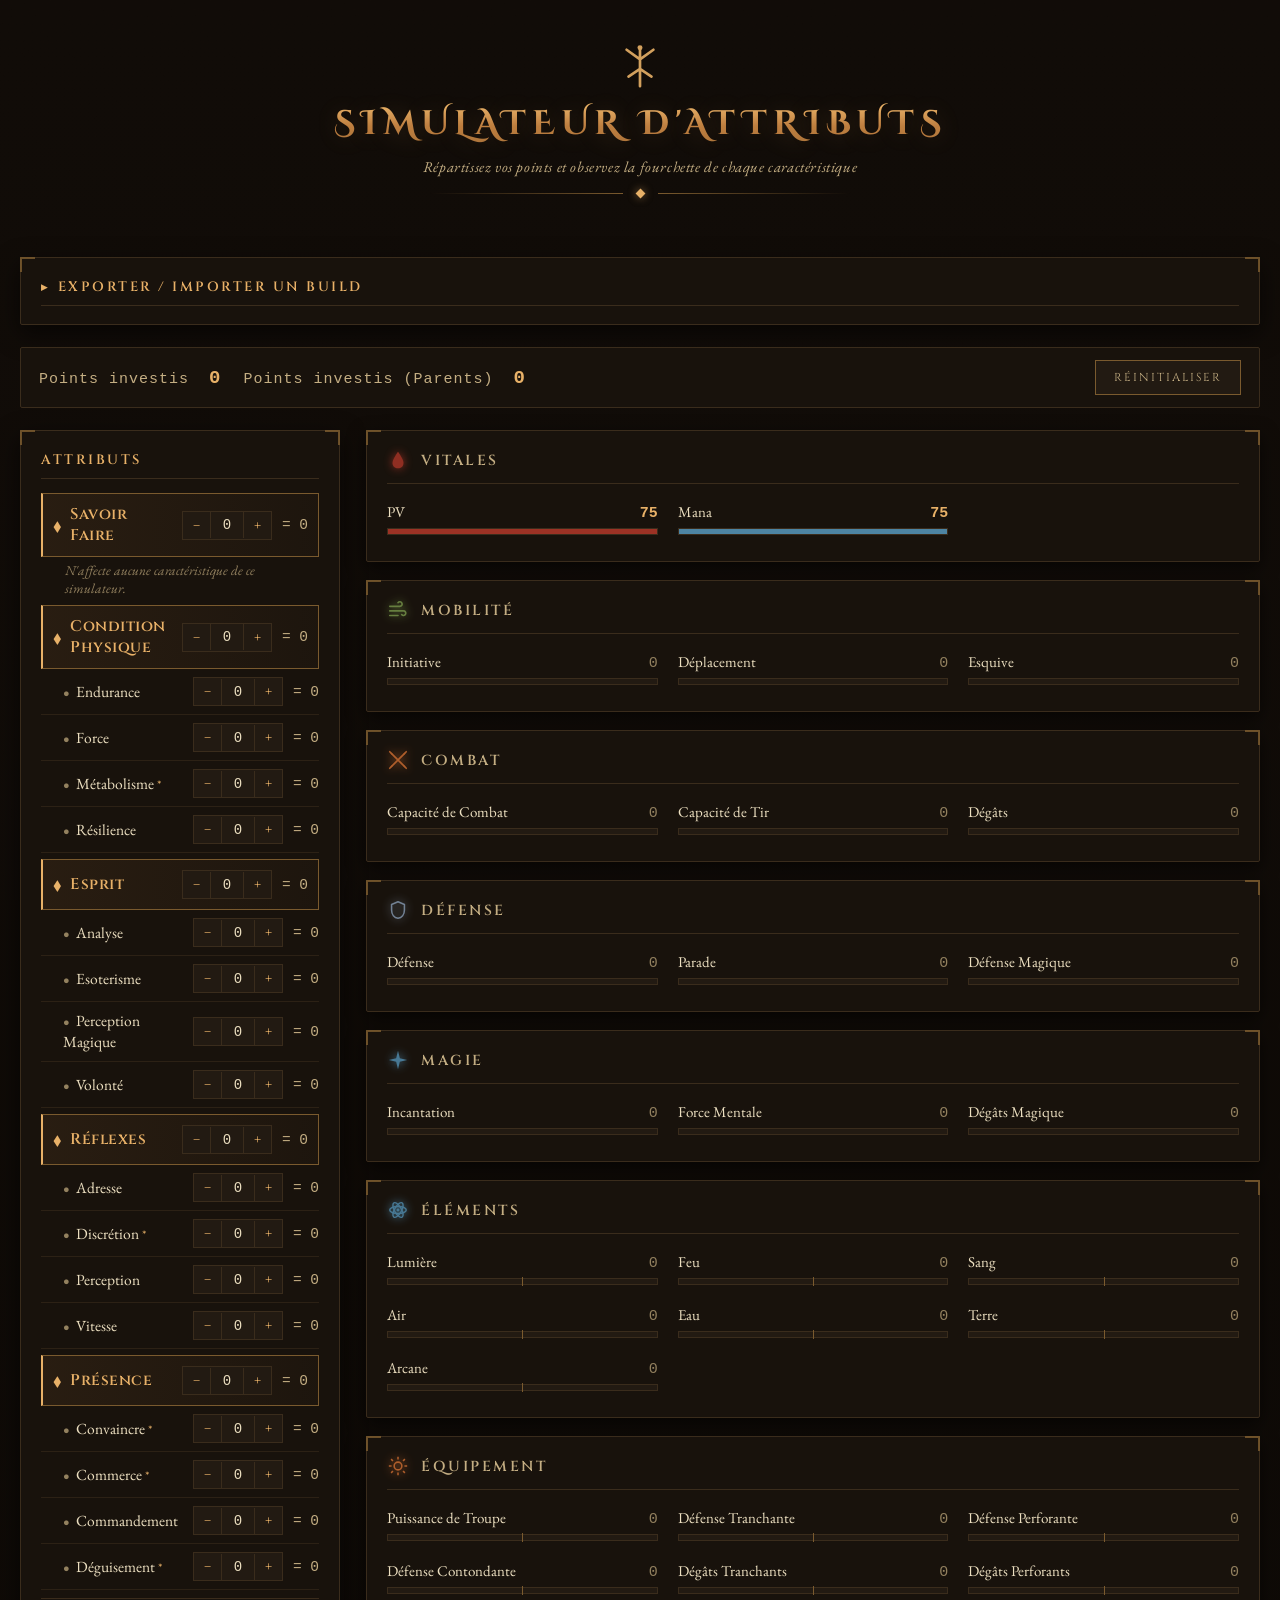
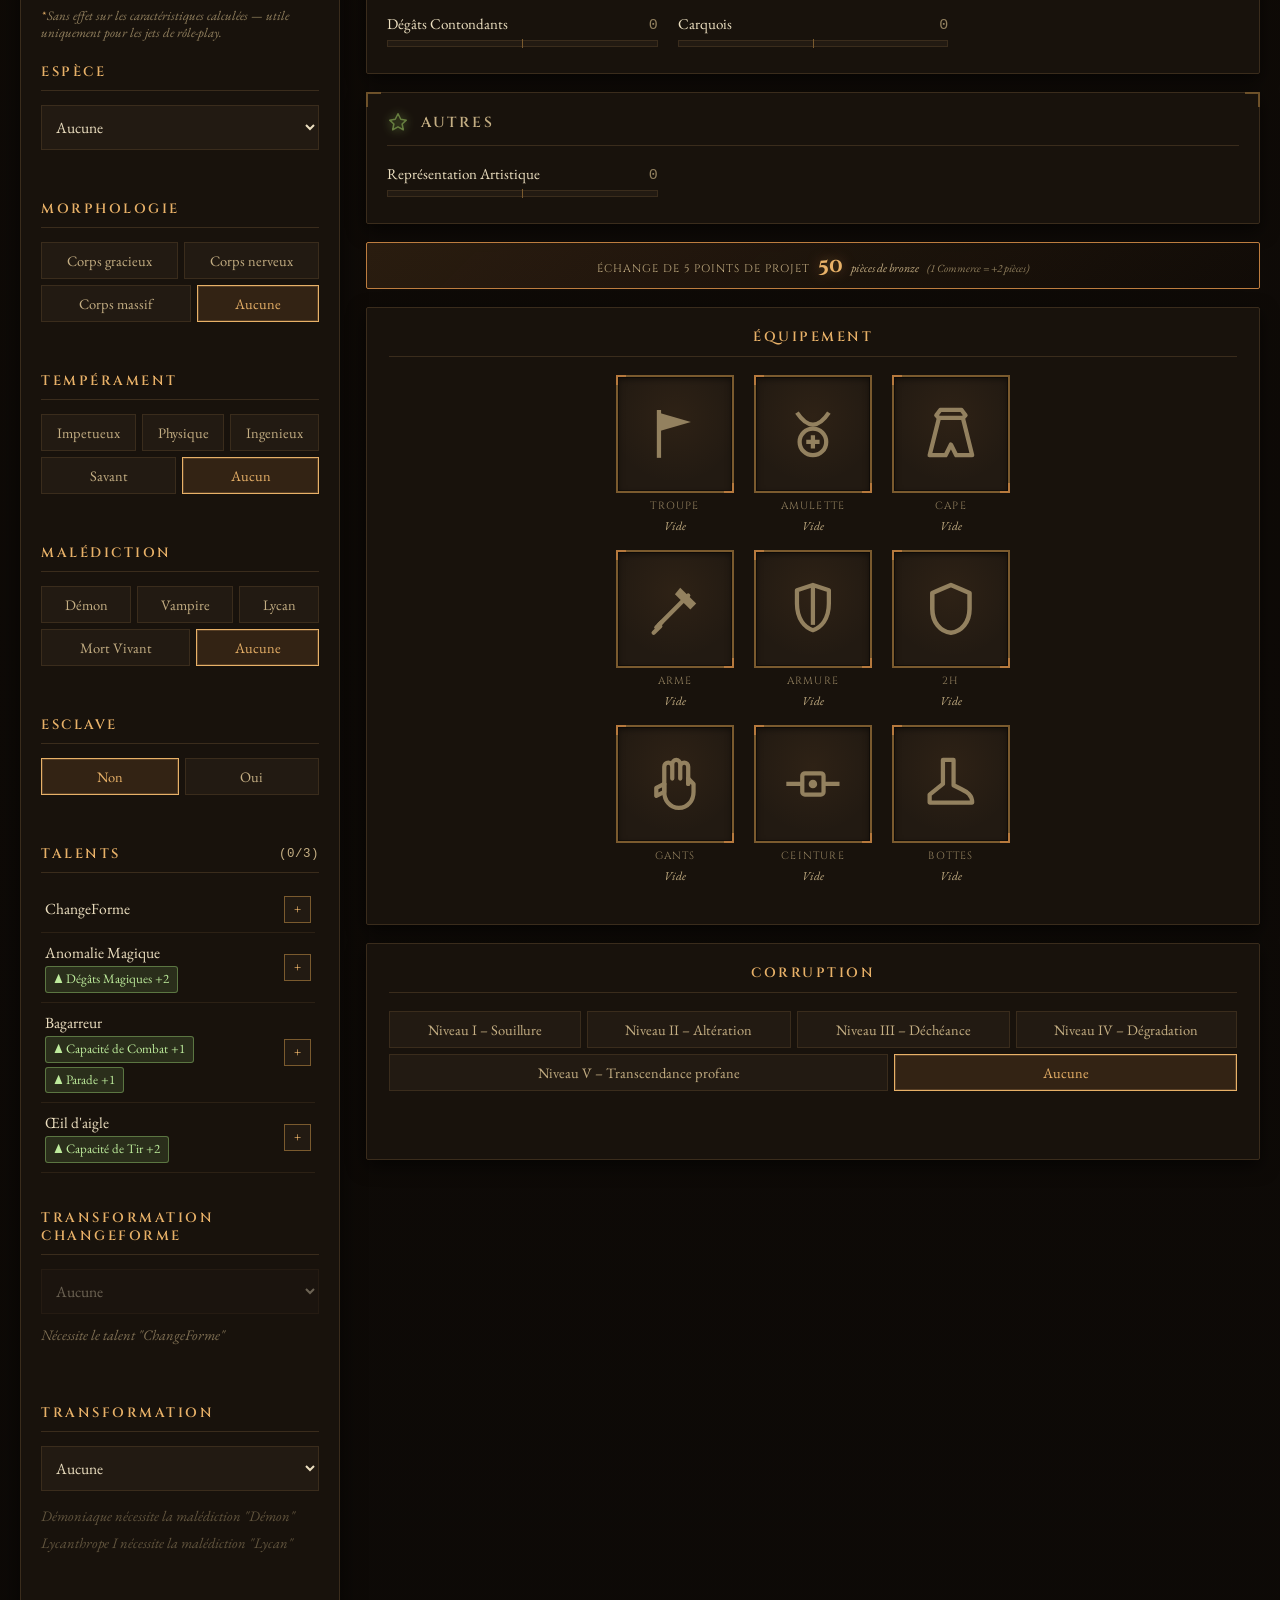
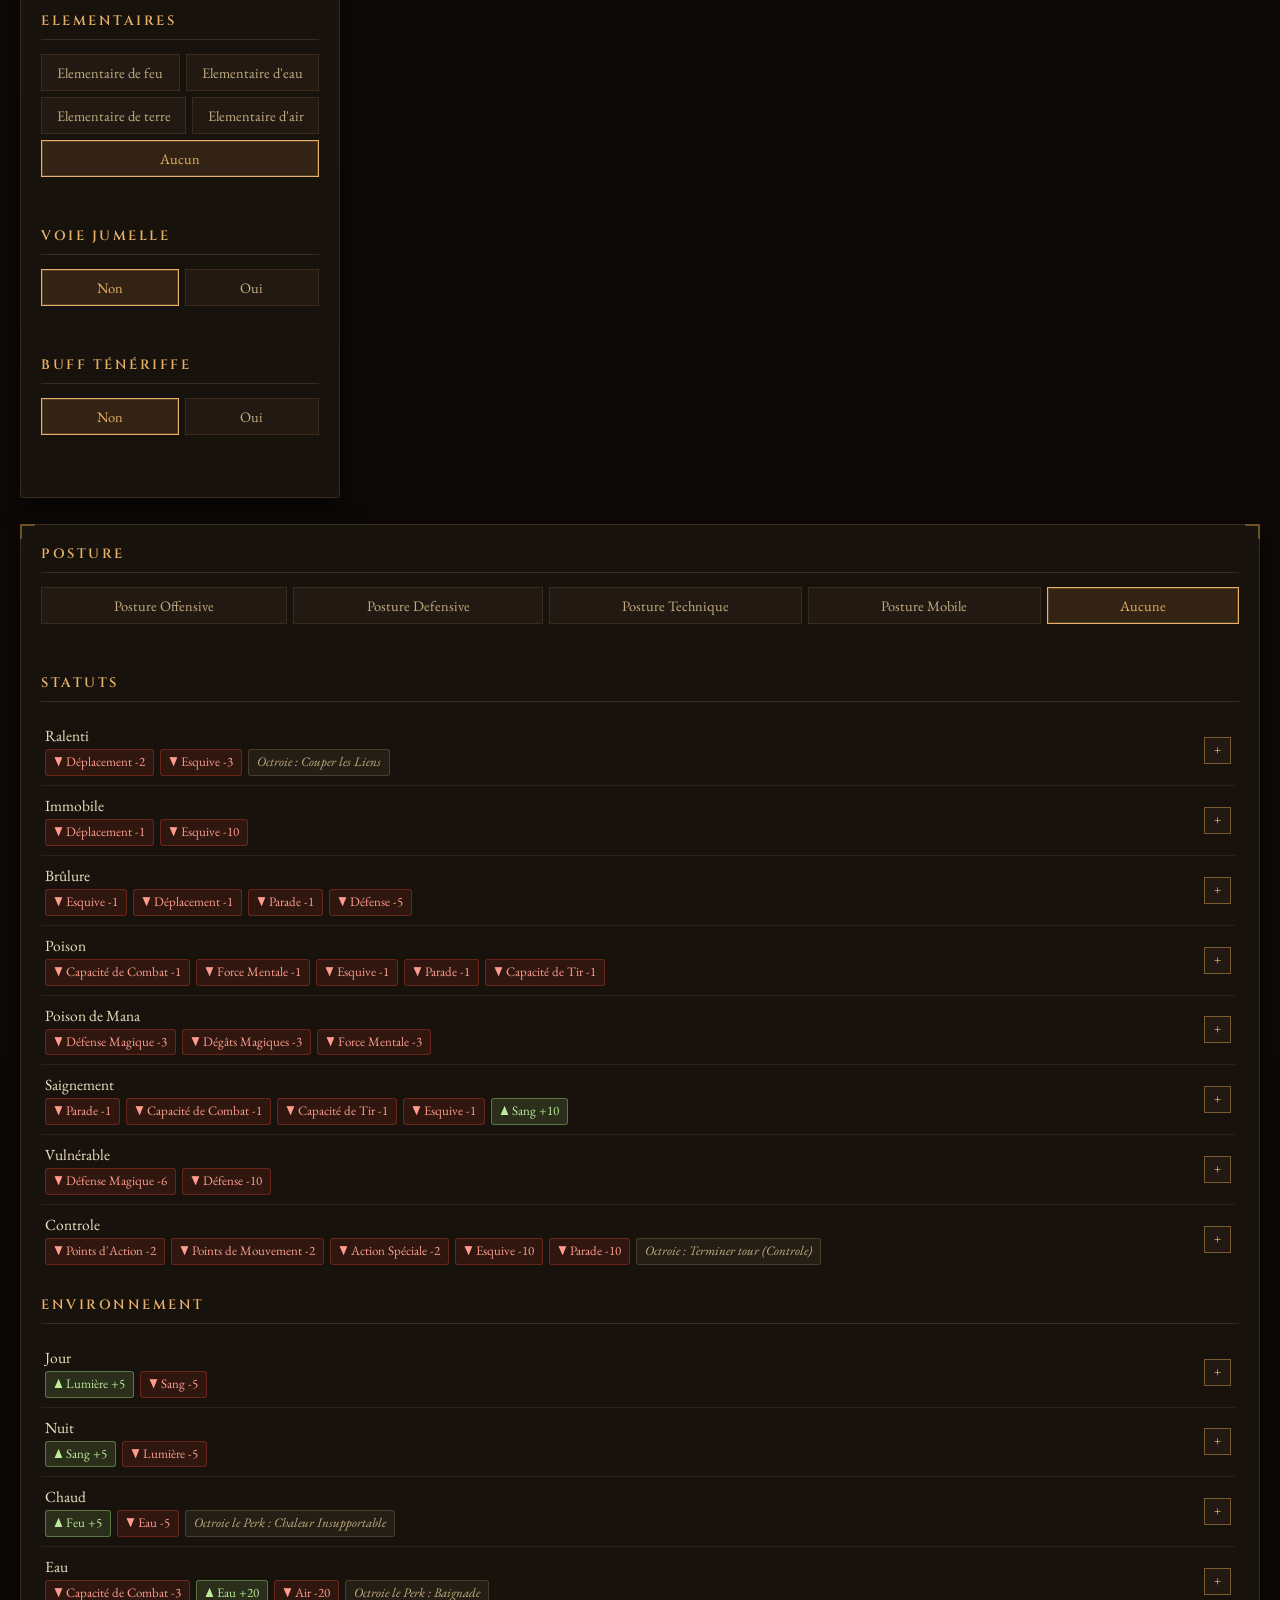
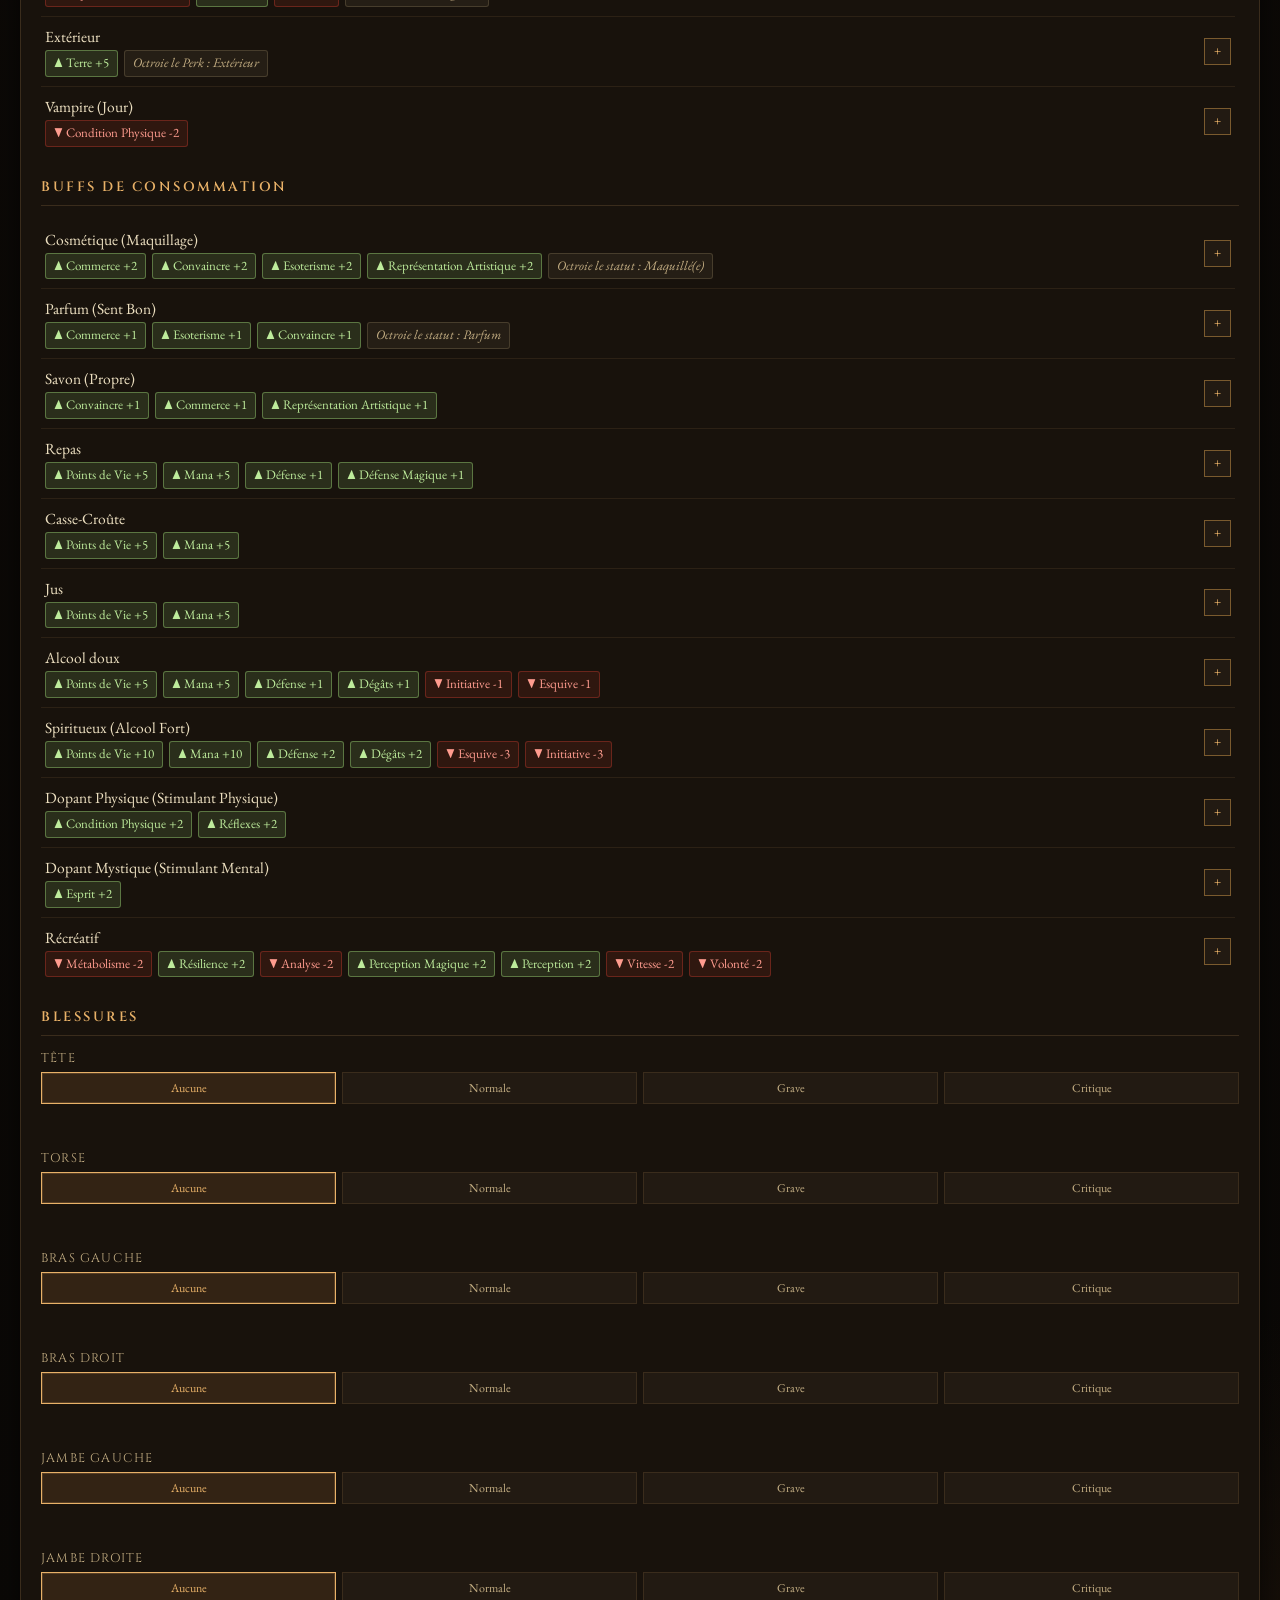
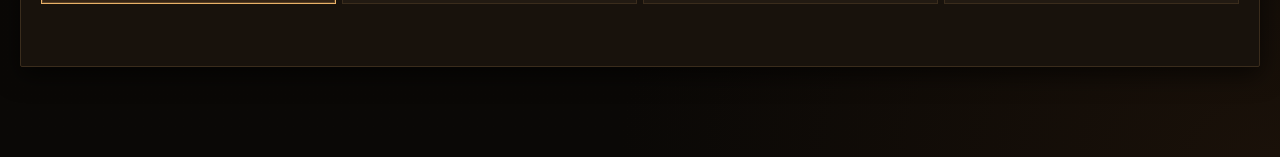
==== commit e137d442: "Update index.html" ====
--- a/index.html
+++ b/index.html
@@ -1412,6 +1412,46 @@
   "Mort Vivant": { attrDelta: {}, flatStats: {}, elemental: { lumiere: -30, feu: -30 }, notes: ['Immunisé au Saignement', 'Immunisé au Poison'] },
 };
 
+// ---- Corruption : un seul niveau actif à la fois (paliers non cumulables) ----
+// attrDelta agit DIRECTEMENT sur les attributs, comme la Malédiction
+const CORRUPTION = {
+  "Niveau I – Souillure": {
+    description: "Les premiers stigmates apparaissent. La peau se décolore, les yeux deviennent anormalement brillants et une sensation de froid accompagne désormais le personnage.",
+    attrDelta: { endurance: -1 },
+    flatStats: { degatsMagique: 2 },
+    elemental: { lumiere: -1 },
+    notes: [],
+  },
+  "Niveau II – Altération": {
+    description: "Les veines s'assombrissent et une aura malsaine devient perceptible. Le corps commence à peiner à suivre la puissance qu'il canalise.",
+    attrDelta: { endurance: -1, resilience: -1 },
+    flatStats: { degatsMagique: 4 },
+    elemental: { lumiere: -2 },
+    notes: [],
+  },
+  "Niveau III – Déchéance": {
+    description: "Les traits se déforment, le sommeil devient agité et le personnage inspire instinctivement la méfiance. Son esprit s'élève tandis que son corps s'affaiblit.",
+    attrDelta: { endurance: -1, resilience: -1, force: -1 },
+    flatStats: { incantation: 1, degatsMagique: 6 },
+    elemental: { lumiere: -3 },
+    notes: [],
+  },
+  "Niveau IV – Dégradation": {
+    description: "La corruption est visible au premier regard. La chair porte les marques de la magie noire et le corps commence à céder sous son propre pouvoir.",
+    attrDelta: { endurance: -1, resilience: -1, force: -1, addresse: -1 },
+    flatStats: { incantation: 2, degatsMagique: 8 },
+    elemental: { lumiere: -4 },
+    notes: [],
+  },
+  "Niveau V – Transcendance profane": {
+    description: "Le personnage n'est plus tout à fait mortel. Sa puissance magique atteint son apogée, mais son corps est devenu un simple réceptacle sur le point de céder sous les forces qui le traversent.",
+    attrDelta: { endurance: -1, resilience: -1, force: -1, addresse: -1, vitesse: -1 },
+    flatStats: { incantation: 3, degatsMagique: 10 },
+    elemental: { lumiere: -5 },
+    notes: [],
+  },
+};
+
 // ---- Élémentaires : bascule unique, effets directs sur les stats élémentaires ----
 const ELEMENTAIRES = {
   "Elementaire de feu":  { elemental: { feu: 15, eau: -15 } },
@@ -1481,7 +1521,7 @@
   "Alcool doux": { parentDelta: {}, attrDelta: {}, flatStats: { pv: 5, mana: 5, defense: 1, degats: 1, initiative: -1, esquive: -1 }, notes: [], category: 'boisson' },
   "Spiritueux (Alcool Fort)": { parentDelta: {}, attrDelta: {}, flatStats: { pv: 10, mana: 10, defense: 2, degats: 2, esquive: -3, initiative: -3 }, notes: [], category: 'boisson' },
   "Dopant Physique (Stimulant Physique)": { parentDelta: { conditionPhysique: 2, reflexes: 2 }, attrDelta: {}, flatStats: {}, notes: [], category: null },
-  "Dopant Mystique (Stimulant Mental)": { parentDelta: {}, attrDelta: {}, flatStats: { forceMentale: 2 }, notes: [], category: null },
+  "Dopant Mystique (Stimulant Mental)": { parentDelta: { esprit: 2 }, attrDelta: {}, flatStats: {}, notes: [], category: null },
   "Récréatif": { parentDelta: {}, attrDelta: { metabolisme: -2, resilience: 2, analyse: -2, perceptionMagique: 2, perception: 2, vitesse: -2, volonte: -2 }, flatStats: {}, notes: [] },
 };
 
@@ -1698,6 +1738,7 @@
 // ---- Talents : bonus fixes directs sur les caractéristiques, jusqu'à 3 choisis ----
 const MAX_TALENT_POINTS = 3;
 const TALENT_STAT_LABELS = {
+  incantation: 'Incantation',
   degatsMagique: 'Dégâts Magiques', capCombat: 'Capacité de Combat', parade: 'Parade',
   capTir: 'Capacité de Tir', initiative: 'Initiative', esquive: 'Esquive',
   forceMentale: 'Force Mentale', degats: 'Dégâts', mana: 'Mana',
@@ -1753,12 +1794,14 @@
 
 // ---- État ----
 const state = {};          // points alloués manuellement par l'utilisateur
-const bonusSources = { temperament: {}, morphology: {}, species: {}, curse: {}, esclave: {}, teneriffe: {}, parentAlloc: {}, consumables: {}, injuries: {}, environments: {} }; // bonus/malus dérivés de chaque source
+const bonusSources = { temperament: {}, morphology: {}, species: {}, curse: {}, corruption: {}, esclave: {}, teneriffe: {}, parentAlloc: {}, consumables: {}, injuries: {}, environments: {} }; // bonus/malus dérivés de chaque source
 let flatStatBonus = {};    // bonus fixes combinés (espèce + malédiction + talents) directement sur les caractéristiques
 let speciesFlatStats = {}; // bonus fixes de l'espèce actuelle uniquement
 let curseFlatStats = {};   // bonus fixes de la malédiction actuelle uniquement
+let corruptionFlatStats = {}; // bonus fixes du niveau de corruption actuel uniquement
 let speciesElemental = {}; // stats élémentaires de l'espèce actuelle
 let curseElemental = {};   // stats élémentaires de la malédiction actuelle
+let corruptionElemental = {}; // stats élémentaires du niveau de corruption actuel
 let elementaireElemental = {}; // stats élémentaires de l'élémentaire actuel
 let elementalBonus = {};   // stats élémentaires combinées (Lumière, Feu, Sang, Air, Eau)
 Object.keys(ELEMENTAL_STATS).forEach(k => elementalBonus[k] = 0);
@@ -1782,6 +1825,7 @@
   bonusSources.morphology[a.key] = 0;
   bonusSources.species[a.key] = 0;
   bonusSources.curse[a.key] = 0;
+  bonusSources.corruption[a.key] = 0;
   bonusSources.esclave[a.key] = 0;
   bonusSources.teneriffe[a.key] = 0;
   bonusSources.parentAlloc[a.key] = 0;
@@ -1799,6 +1843,7 @@
 let currentMorphology = null;
 let currentSpecies = null;
 let currentCurse = null;
+let currentCorruption = null;
 let currentElementaire = null;
 let isEsclave = false;
 let isTeneriffe = false;
@@ -1821,6 +1866,7 @@
   Object.keys(STATS).forEach(k => flatStatBonus[k] = 0);
   Object.entries(speciesFlatStats).forEach(([k, v]) => { flatStatBonus[k] = (flatStatBonus[k] || 0) + v; });
   Object.entries(curseFlatStats).forEach(([k, v]) => { flatStatBonus[k] = (flatStatBonus[k] || 0) + v; });
+  Object.entries(corruptionFlatStats).forEach(([k, v]) => { flatStatBonus[k] = (flatStatBonus[k] || 0) + v; });
   if (isEsclave) {
     Object.entries(ESCLAVE.flatStats).forEach(([k, v]) => { flatStatBonus[k] = (flatStatBonus[k] || 0) + v; });
   }
@@ -1920,6 +1966,7 @@
   Object.keys(ELEMENTAL_STATS).forEach(k => elementalBonus[k] = 0);
   Object.entries(speciesElemental).forEach(([k, v]) => { elementalBonus[k] = (elementalBonus[k] || 0) + v; });
   Object.entries(curseElemental).forEach(([k, v]) => { elementalBonus[k] = (elementalBonus[k] || 0) + v; });
+  Object.entries(corruptionElemental).forEach(([k, v]) => { elementalBonus[k] = (elementalBonus[k] || 0) + v; });
   Object.entries(elementaireElemental).forEach(([k, v]) => { elementalBonus[k] = (elementalBonus[k] || 0) + v; });
   if (currentTransformation && TRANSFORMATIONS[currentTransformation]) {
     Object.entries(TRANSFORMATIONS[currentTransformation].elemental).forEach(([k, v]) => { elementalBonus[k] = (elementalBonus[k] || 0) + v; });
@@ -3444,6 +3491,79 @@
 statsPanel.appendChild(economyBox);
 statsPanel.appendChild(equipmentSlots);
 
+// ---- Corruption : sélecteur placé au centre, sous l'Équipement — un seul niveau actif à la fois ----
+const corruptionPanel = document.createElement('div');
+corruptionPanel.className = 'paperdoll-panel';
+corruptionPanel.innerHTML = `
+  <div class="paperdoll-header">Corruption</div>
+  <div class="age-selector" id="corruptionSelector"></div>
+  <div class="age-desc" id="corruptionDesc"></div>
+`;
+statsPanel.appendChild(corruptionPanel);
+
+const corruptionSelector = corruptionPanel.querySelector('#corruptionSelector');
+const corruptionDesc = corruptionPanel.querySelector('#corruptionDesc');
+
+Object.keys(CORRUPTION).forEach(name => {
+  const btn = document.createElement('button');
+  btn.className = 'age-btn';
+  btn.textContent = name;
+  btn.dataset.corruption = name;
+  corruptionSelector.appendChild(btn);
+});
+const noneCorruptionBtn = document.createElement('button');
+noneCorruptionBtn.className = 'age-btn active';
+noneCorruptionBtn.textContent = 'Aucune';
+noneCorruptionBtn.dataset.corruption = '';
+corruptionSelector.appendChild(noneCorruptionBtn);
+
+function applyCorruption(name){
+  currentCorruption = name || null;
+  const data = currentCorruption ? CORRUPTION[currentCorruption] : null;
+
+  applyDirectAttrBonuses('corruption', data ? data.attrDelta : null);
+  corruptionFlatStats = (data && data.flatStats) ? data.flatStats : {};
+  corruptionElemental = (data && data.elemental) ? data.elemental : {};
+  recalcFlatStats();
+  recalcElementalStats();
+
+  corruptionSelector.querySelectorAll('.age-btn').forEach(b => {
+    b.classList.toggle('active', b.dataset.corruption === (currentCorruption || ''));
+  });
+
+  if (data) {
+    let html = `<span style="display:block; margin-bottom:8px;">${data.description}</span>`;
+    const attrEntries = Object.entries(data.attrDelta || {})
+      .filter(([, v]) => v !== 0)
+      .map(([k, v]) => [ATTR_LABELS[k] || k, v]);
+    html += statChipsHTML(attrEntries);
+    if (data.flatStats && Object.keys(data.flatStats).length) {
+      Object.entries(data.flatStats).forEach(([k, v]) => {
+        html += flatSpanHTML(TALENT_STAT_LABELS[k] || k, v);
+      });
+    }
+    if (data.elemental && Object.keys(data.elemental).length) {
+      Object.entries(data.elemental).forEach(([k, v]) => {
+        html += flatSpanHTML(ELEMENTAL_STATS[k] || k, v);
+      });
+    }
+    if (data.notes && data.notes.length) {
+      data.notes.forEach(n => { html += `<span class="ability">${n}</span>`; });
+    }
+    corruptionDesc.innerHTML = html;
+  } else {
+    corruptionDesc.innerHTML = '';
+  }
+
+  compute();
+}
+
+corruptionSelector.addEventListener('click', e => {
+  const btn = e.target.closest('.age-btn');
+  if (!btn) return;
+  applyCorruption(btn.dataset.corruption);
+});
+
 // ---- Calcul ----
 function fmt(n){
   let r = Math.round(n * 100) / 100;
@@ -3756,6 +3876,7 @@
   speciesSelect.value = '';
   applySpecies('');
   applyCurse('');
+  applyCorruption('');
   applyElementaire('');
   applyEsclave('Non');
   applyTeneriffe('Non');
@@ -3807,7 +3928,7 @@
     v: 1,
     state: { ...state },
     parentState: { ...parentState },
-    currentTemperament, currentMorphology, currentSpecies, currentCurse, currentElementaire,
+    currentTemperament, currentMorphology, currentSpecies, currentCurse, currentCorruption, currentElementaire,
     isEsclave, isTeneriffe, isVoieJumelle,
     currentTransformation, currentTransformationChangeforme,
     currentPosture,
@@ -3840,6 +3961,7 @@
   speciesSelect.value = data.currentSpecies || '';
   applySpecies(data.currentSpecies || '');
   applyCurse(data.currentCurse || '');
+  applyCorruption(data.currentCorruption || '');
   applyElementaire(data.currentElementaire || '');
   applyEsclave(data.isEsclave ? 'Oui' : 'Non');
   applyTeneriffe(data.isTeneriffe ? 'Oui' : 'Non');
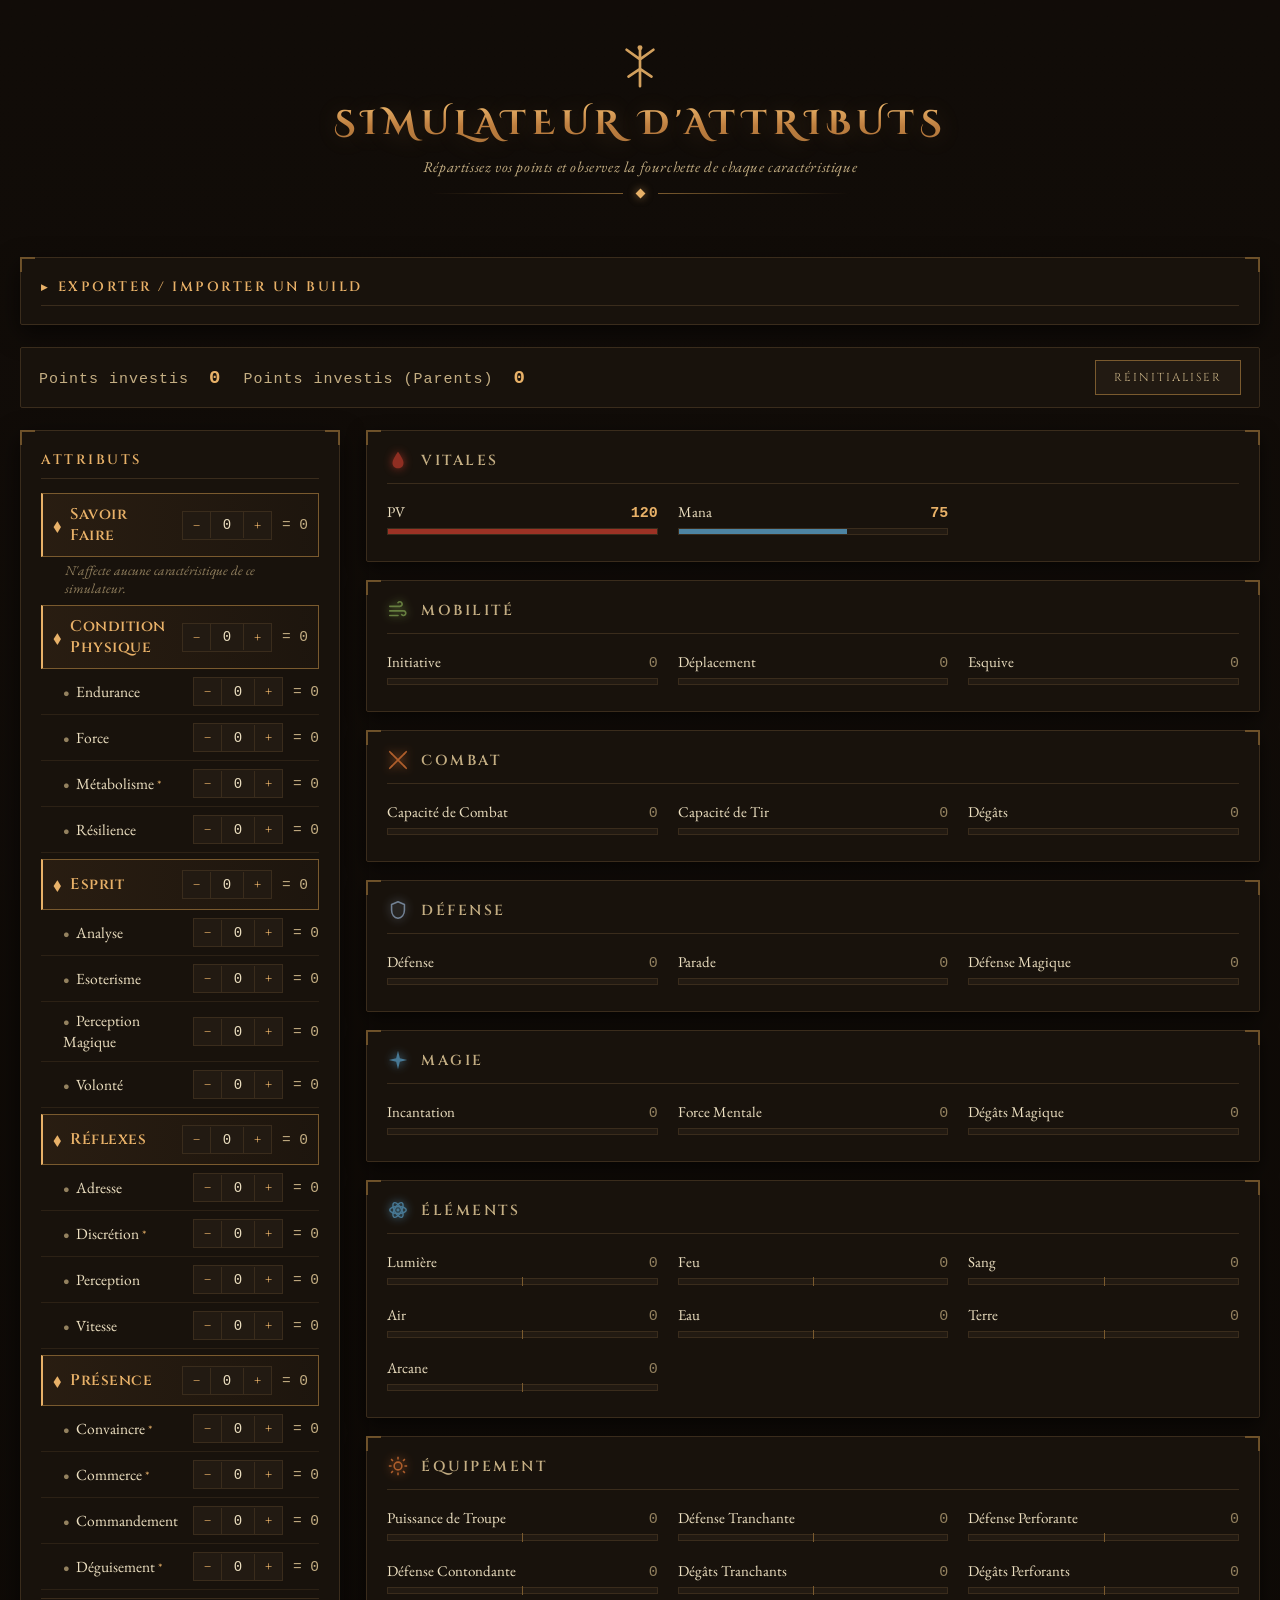
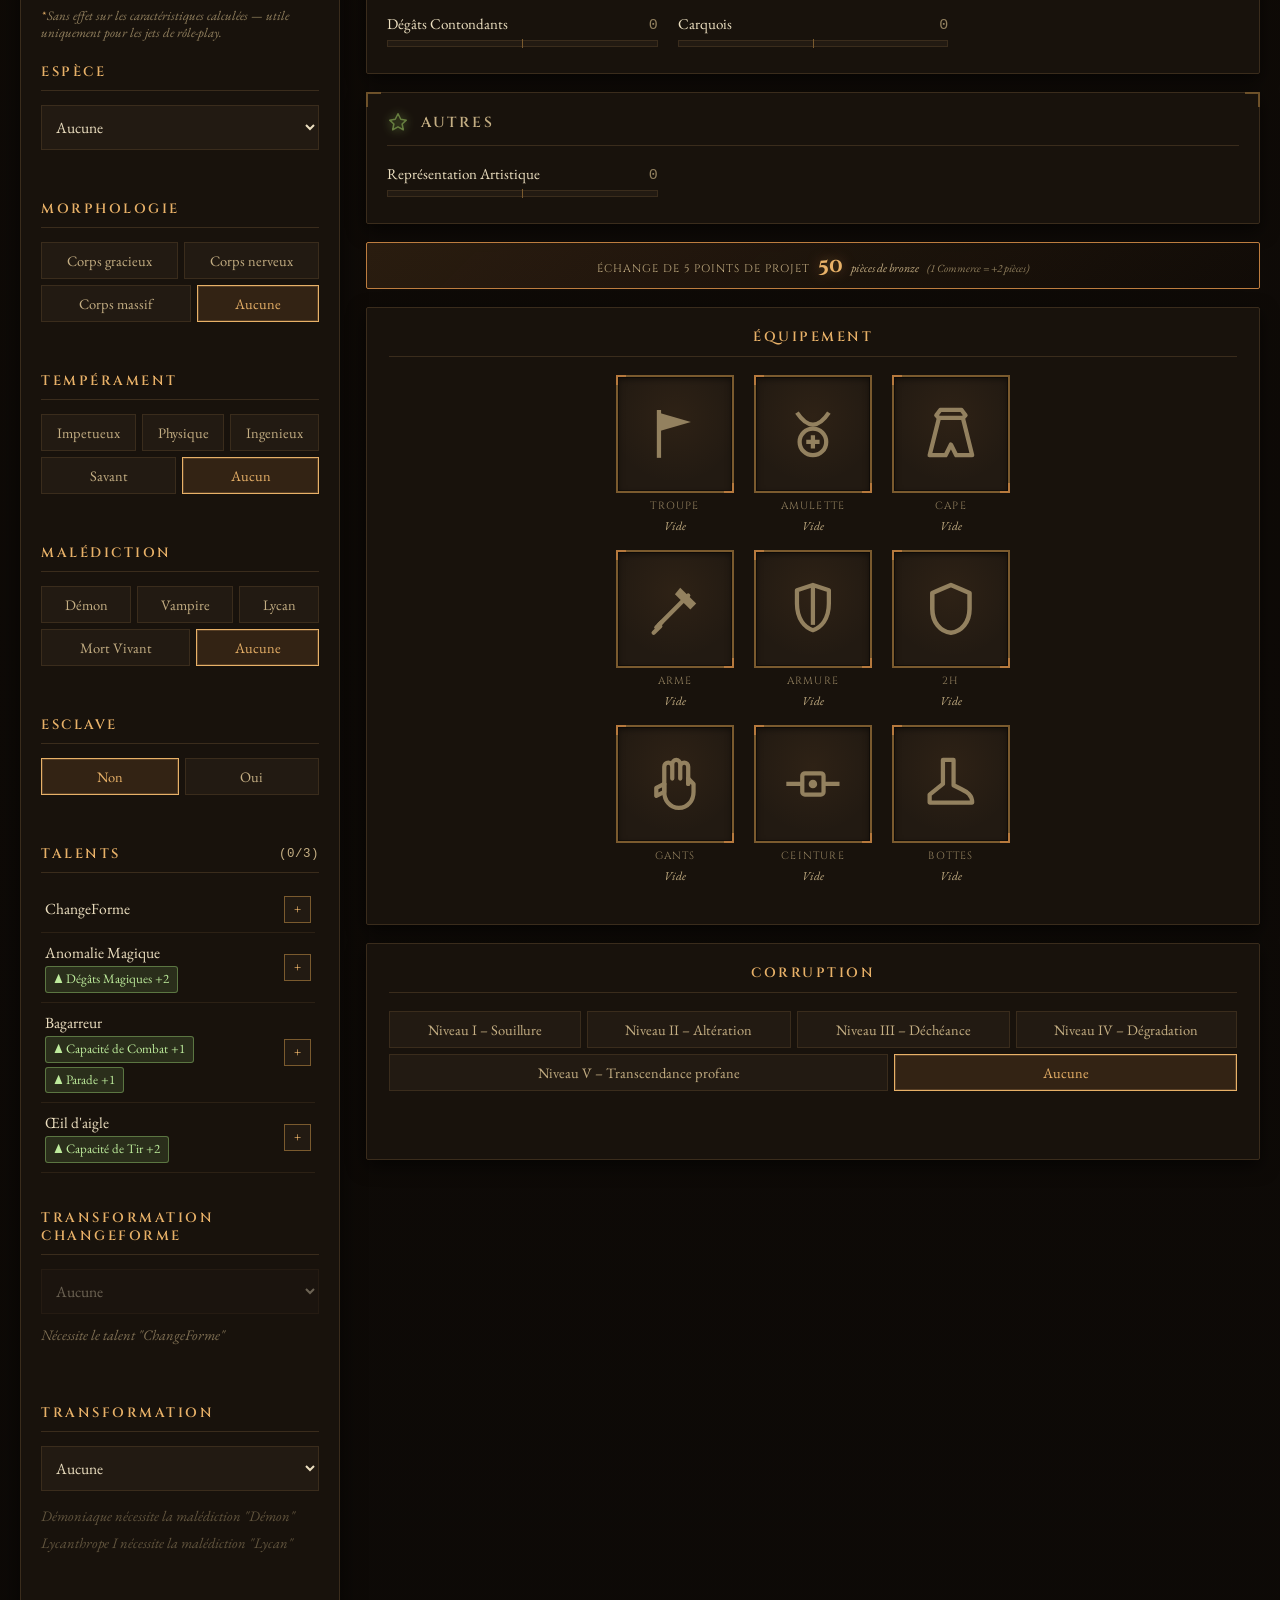
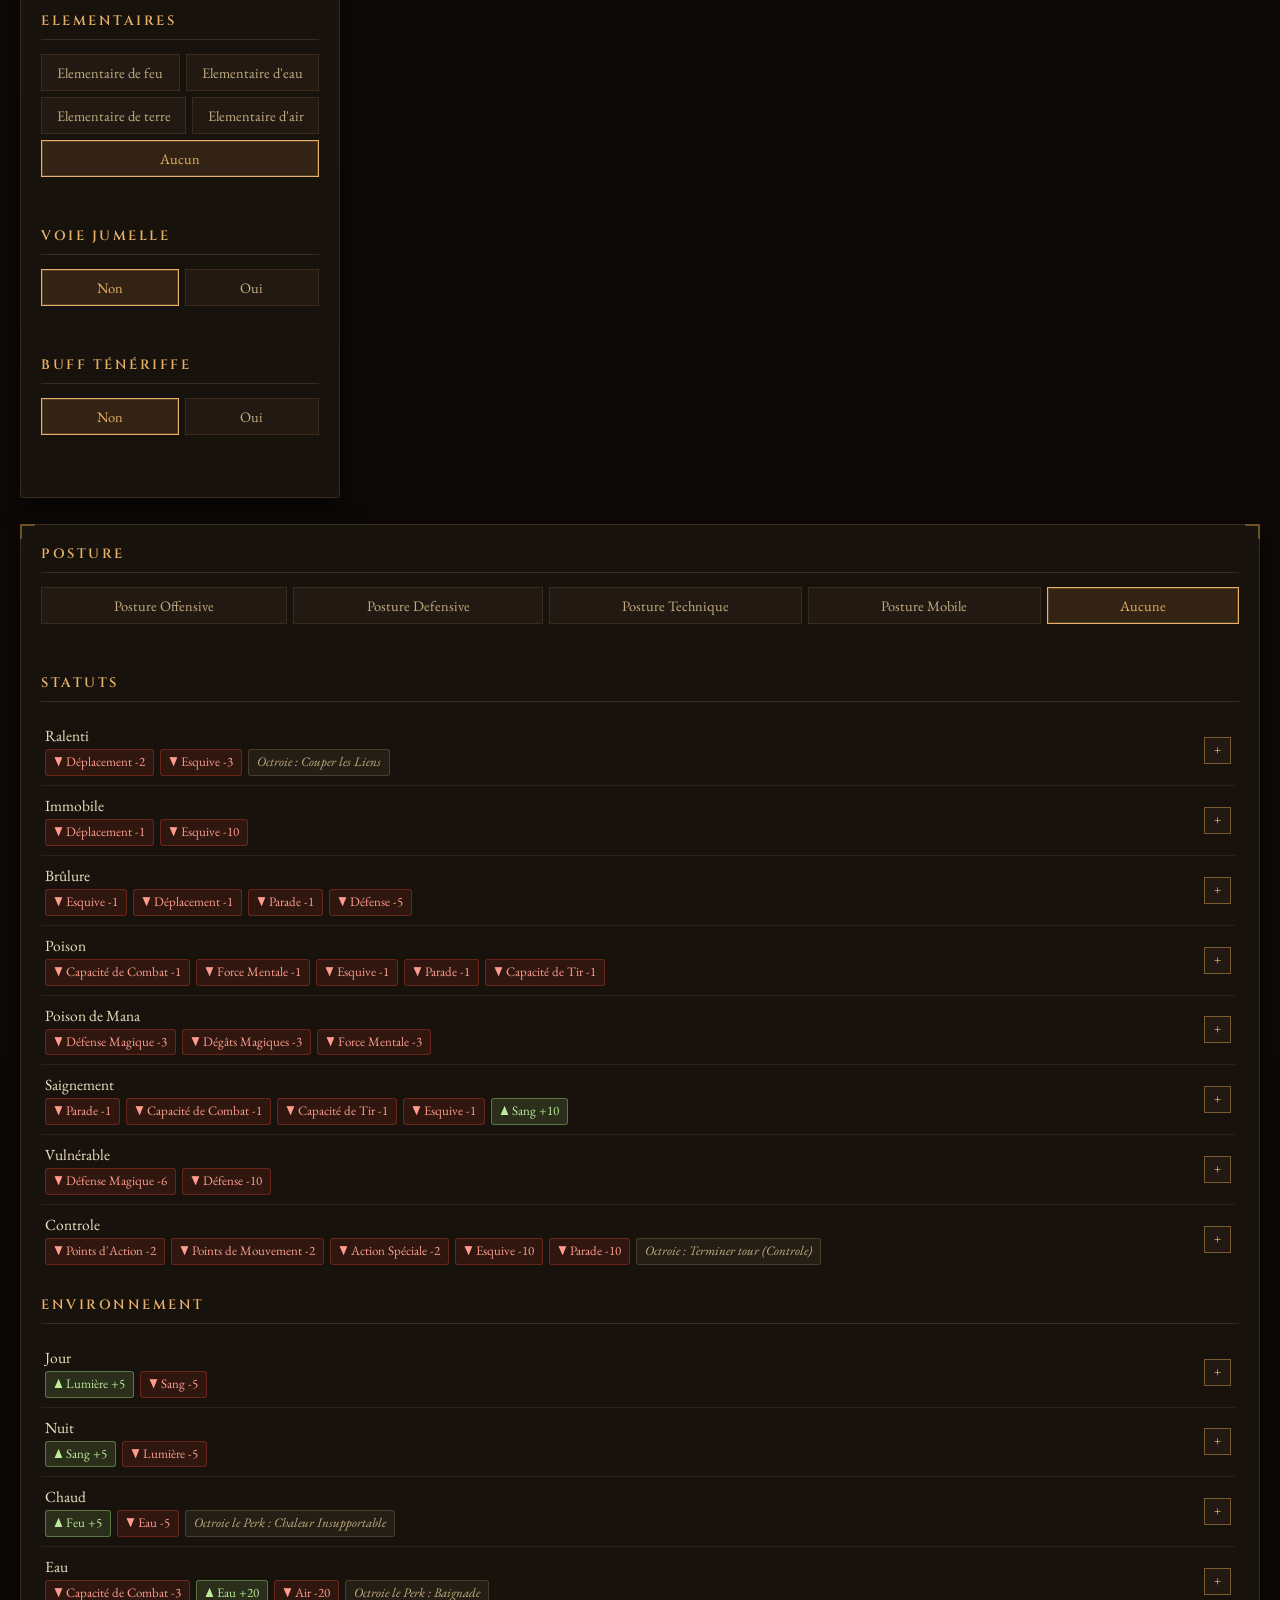
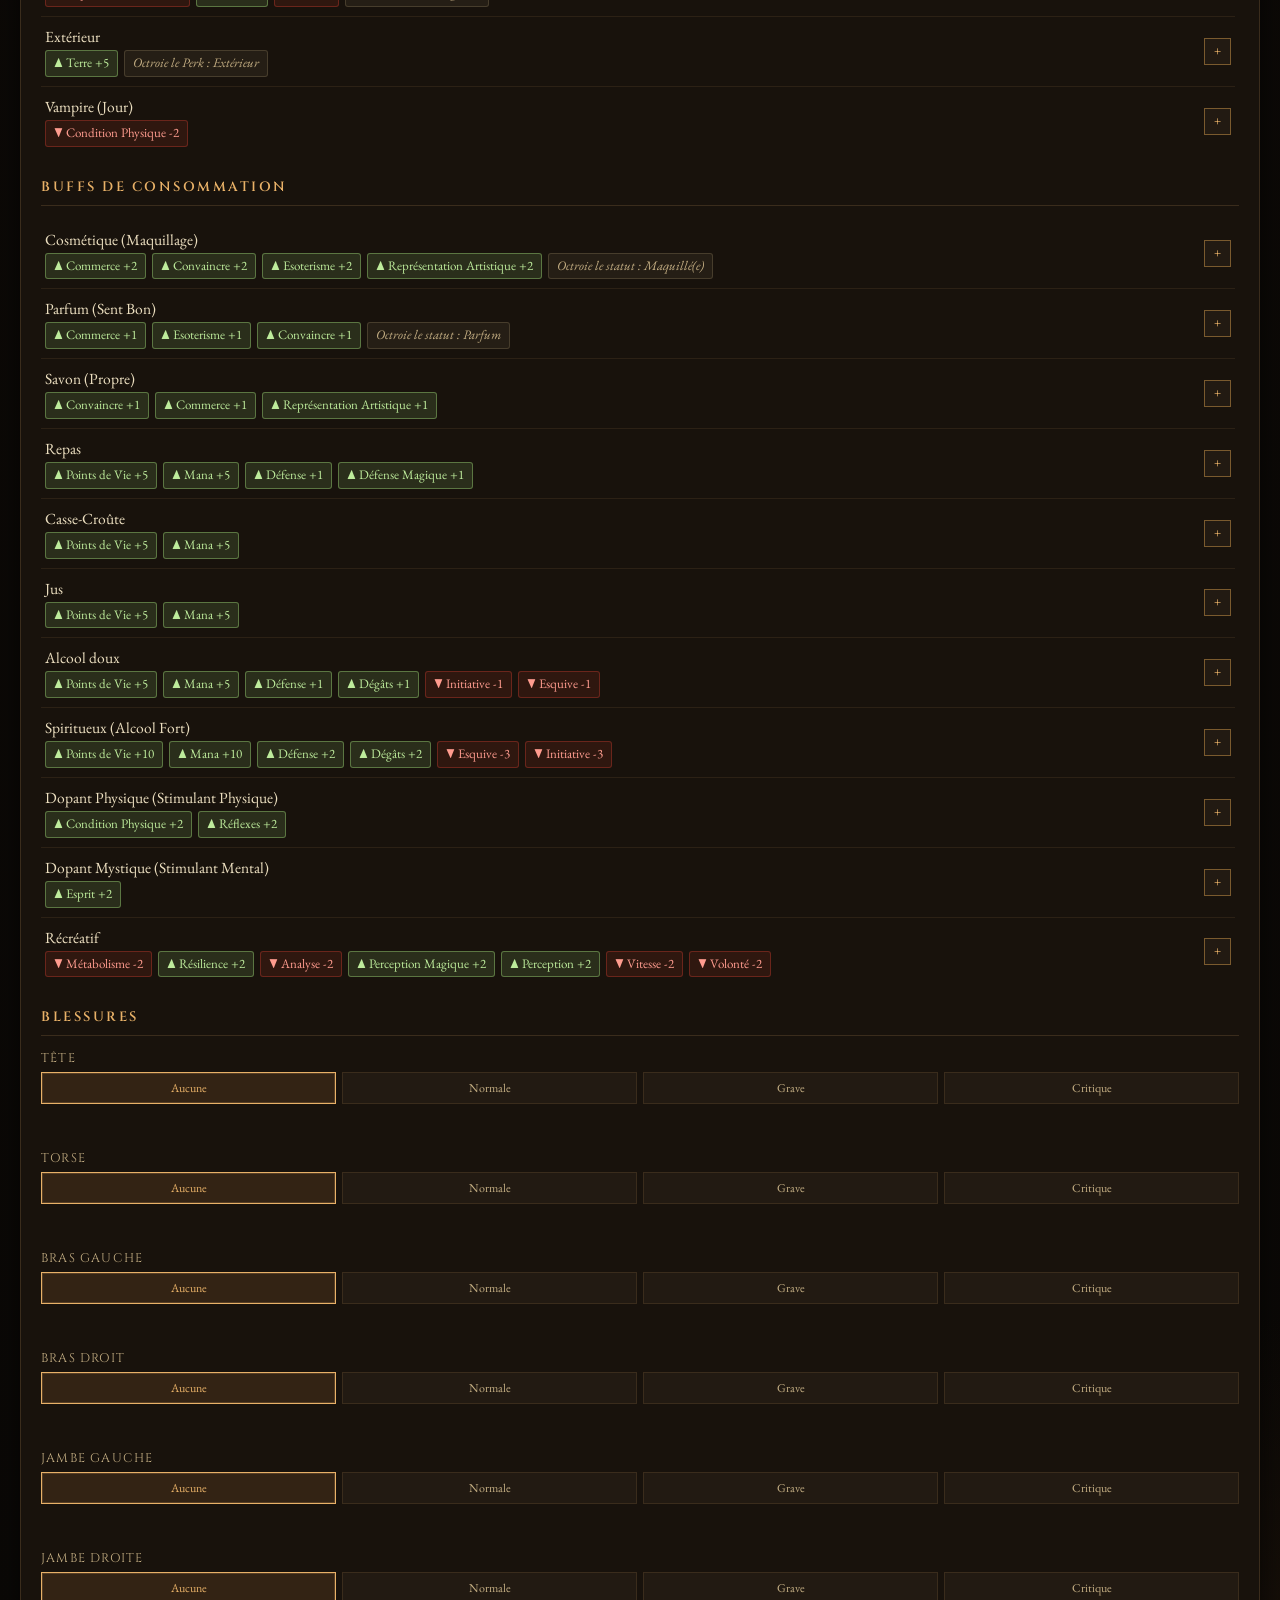
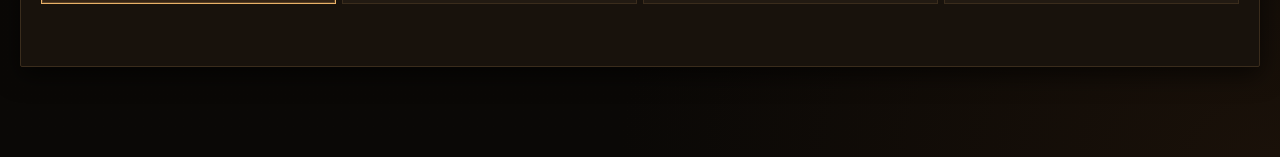
==== commit 4fca1f34: "Update index.html" ====
--- a/index.html
+++ b/index.html
@@ -1295,7 +1295,7 @@
       capCombat: [0.355, 0.355], capTir: [0.497, 0.497], esquive: [0.142, 0.142], parade: [0.213, 0.213], defense: [0.15, 0.15], degats: [0.25, 0.25]
   }},
   { key: 'endurance', label: 'Endurance', effects: {
-      pv: [2.5, 2.5], mana: [2.5, 2.5], deplacement: [0.09, 0.09], parade: [0.284, 0.284], defense: [0.3, 0.3], defenseMagique: [0.15, 0.15]
+      pv: [3, 3], mana: [2.5, 2.5], deplacement: [0.09, 0.09], parade: [0.284, 0.284], defense: [0.3, 0.3], defenseMagique: [0.15, 0.15]
   }},
   { key: 'resilience', label: 'Résilience', effects: {
       pv: [2, 2], defense: [0.45, 0.45]
@@ -1418,36 +1418,36 @@
   "Niveau I – Souillure": {
     description: "Les premiers stigmates apparaissent. La peau se décolore, les yeux deviennent anormalement brillants et une sensation de froid accompagne désormais le personnage.",
     attrDelta: { endurance: -1 },
-    flatStats: { degatsMagique: 2 },
+    flatStats: { incantation: 1, degatsMagique: 2 },
     elemental: { lumiere: -1 },
     notes: [],
   },
   "Niveau II – Altération": {
     description: "Les veines s'assombrissent et une aura malsaine devient perceptible. Le corps commence à peiner à suivre la puissance qu'il canalise.",
-    attrDelta: { endurance: -1, resilience: -1 },
-    flatStats: { degatsMagique: 4 },
+    attrDelta: { endurance: -2 },
+    flatStats: { incantation: -2, degatsMagique: 4 },
     elemental: { lumiere: -2 },
     notes: [],
   },
   "Niveau III – Déchéance": {
     description: "Les traits se déforment, le sommeil devient agité et le personnage inspire instinctivement la méfiance. Son esprit s'élève tandis que son corps s'affaiblit.",
-    attrDelta: { endurance: -1, resilience: -1, force: -1 },
-    flatStats: { incantation: 1, degatsMagique: 6 },
-    elemental: { lumiere: -3 },
+    attrDelta: { endurance: -1, resilience: -1, metabolisme: -1, vitesse: -2 },
+    flatStats: { incantation: 3, degatsMagique: 6 },
+    elemental: { lumiere: -6 },
     notes: [],
   },
   "Niveau IV – Dégradation": {
     description: "La corruption est visible au premier regard. La chair porte les marques de la magie noire et le corps commence à céder sous son propre pouvoir.",
-    attrDelta: { endurance: -1, resilience: -1, force: -1, addresse: -1 },
-    flatStats: { incantation: 2, degatsMagique: 8 },
-    elemental: { lumiere: -4 },
+    attrDelta: { endurance: -2, resilience: -2, metabolisme: -2, vitesse: -3 },
+    flatStats: { incantation: 4, degatsMagique: 8 },
+    elemental: { lumiere: -8 },
     notes: [],
   },
   "Niveau V – Transcendance profane": {
     description: "Le personnage n'est plus tout à fait mortel. Sa puissance magique atteint son apogée, mais son corps est devenu un simple réceptacle sur le point de céder sous les forces qui le traversent.",
-    attrDelta: { endurance: -1, resilience: -1, force: -1, addresse: -1, vitesse: -1 },
-    flatStats: { incantation: 3, degatsMagique: 10 },
-    elemental: { lumiere: -5 },
+    attrDelta: { endurance: -5, resilience: -3, metabolisme: -3, vitesse: -5 },
+    flatStats: { incantation: 5, degatsMagique: 10 },
+    elemental: { lumiere: -10 },
     notes: [],
   },
 };
@@ -1769,7 +1769,7 @@
 }
 
 // Valeurs de base avant tout bonus d'attribut, de tempérament, de morphologie ou d'espèce
-const BASE_STATS = { pv: 75, mana: 75 };
+const BASE_STATS = { pv: 120, mana: 75 };
 
 const GROUPS = [
   { name: 'Vitales', color: 'var(--vitales)', stats: ['pv', 'mana'] },
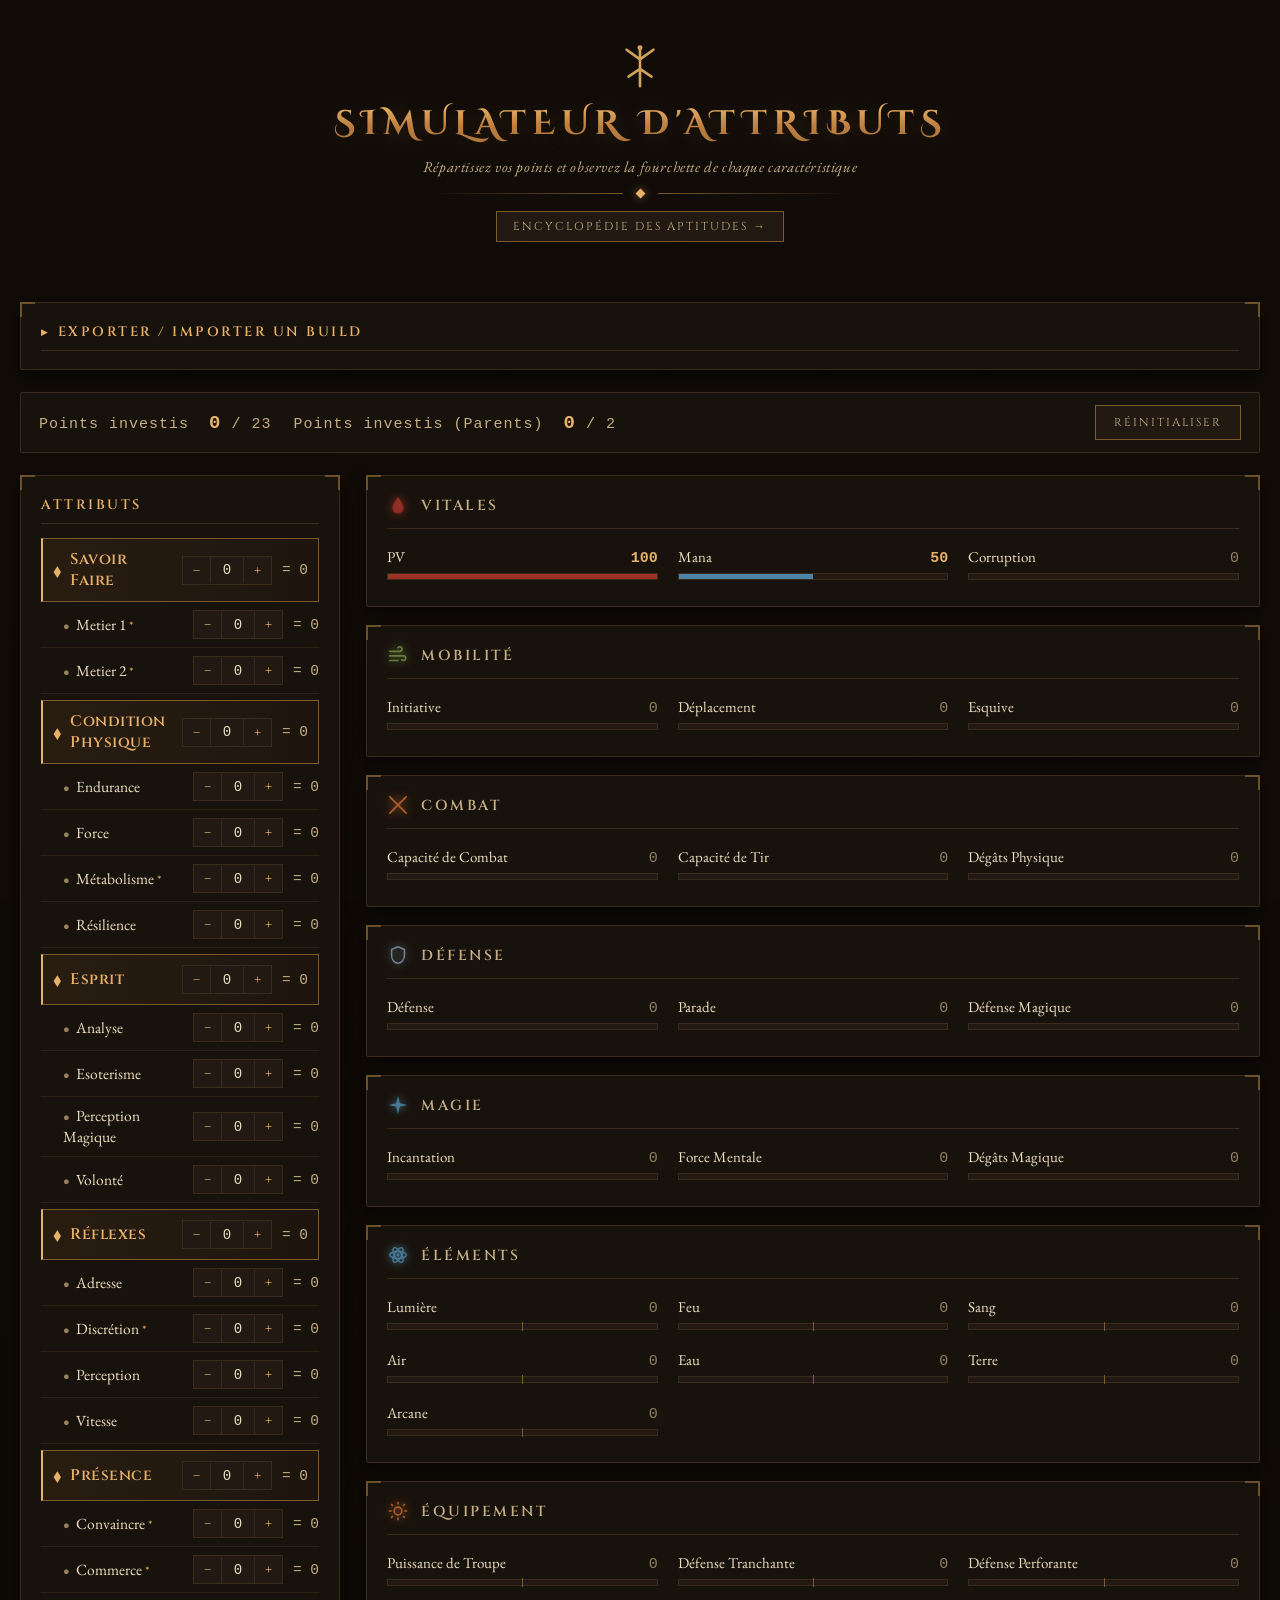
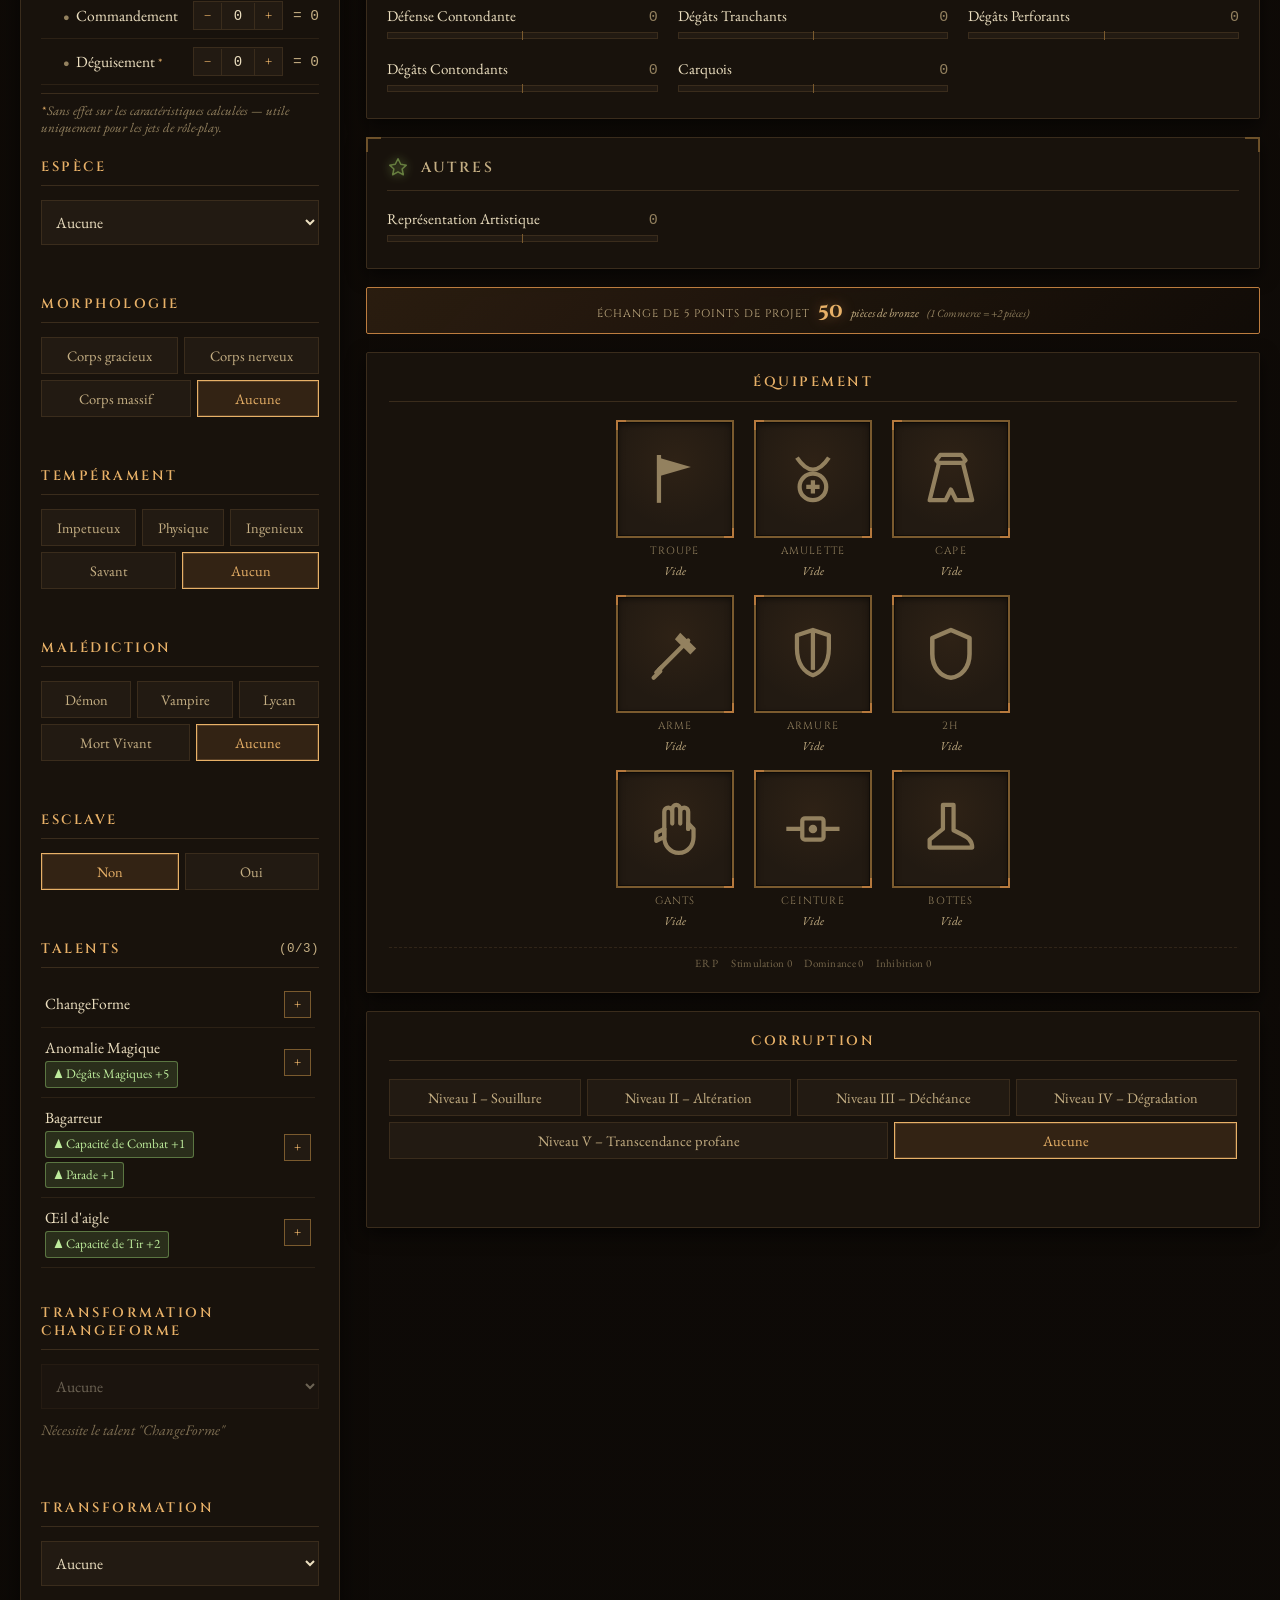
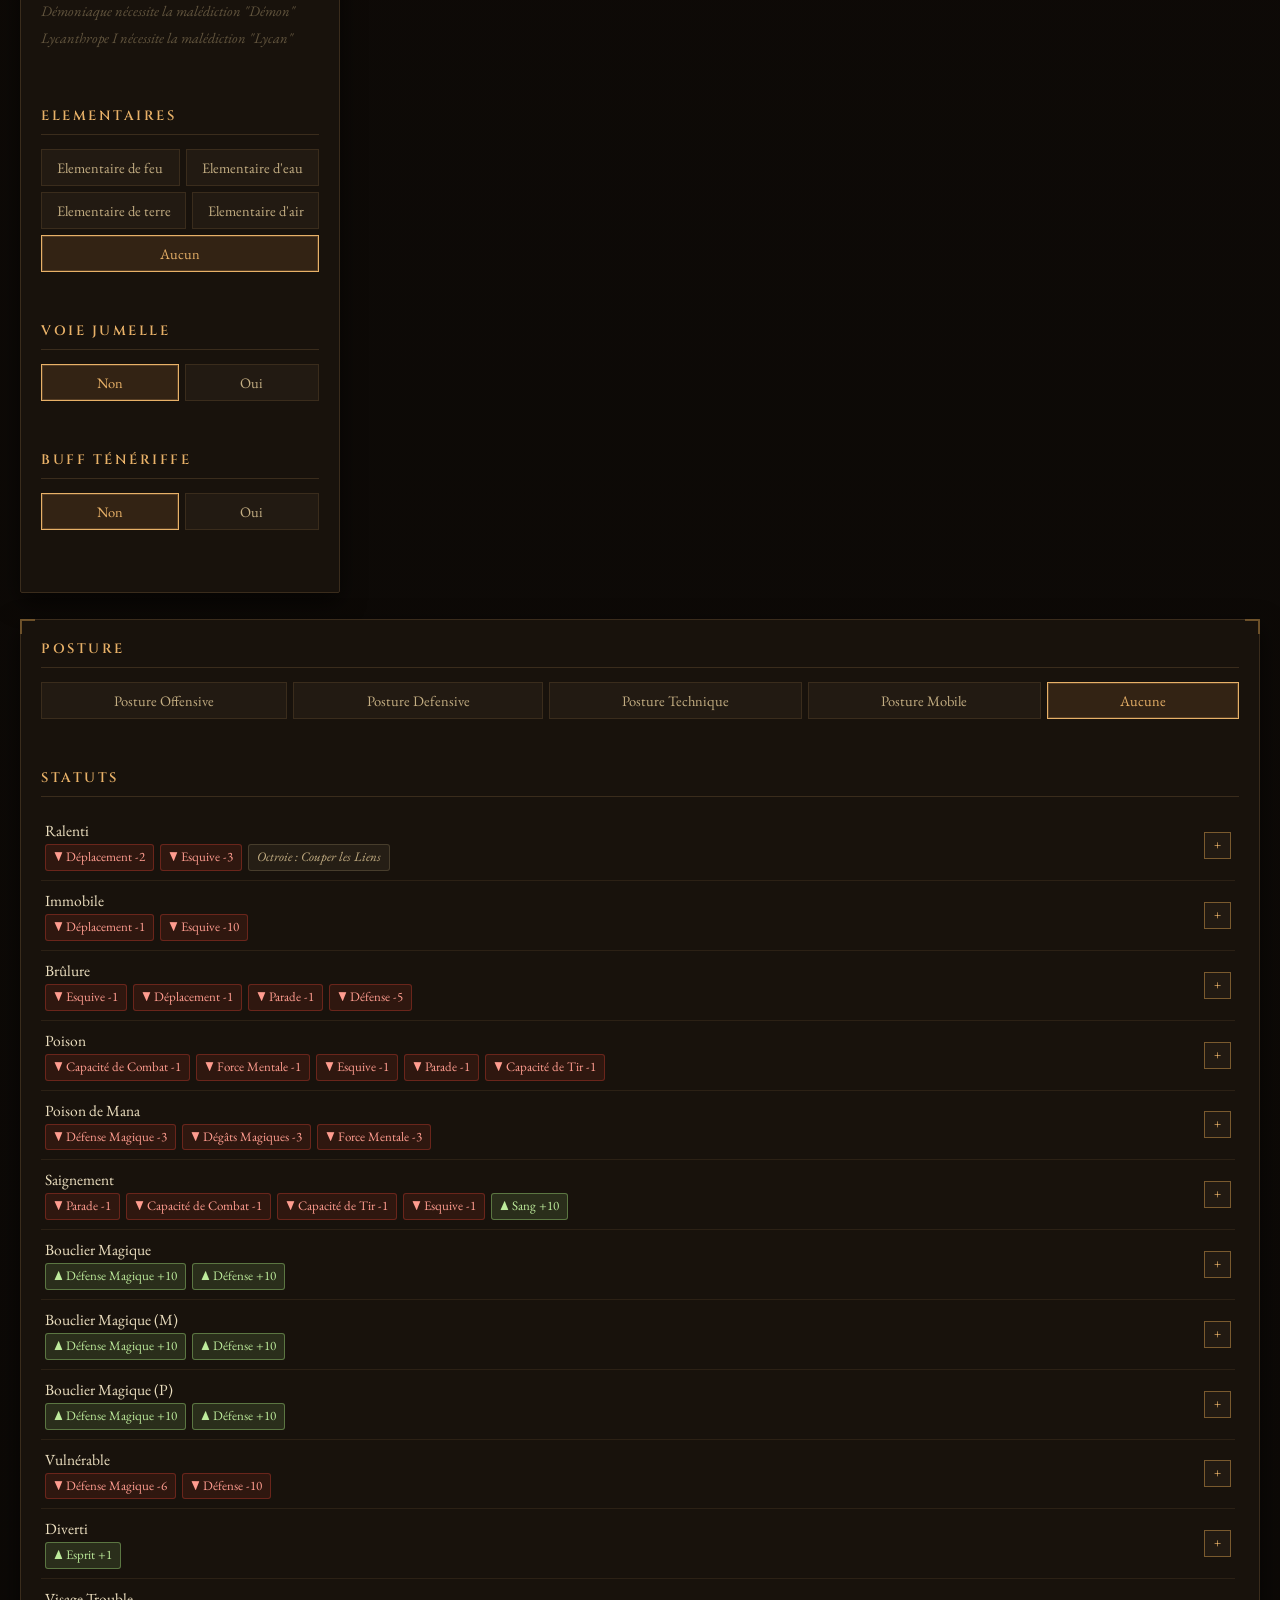
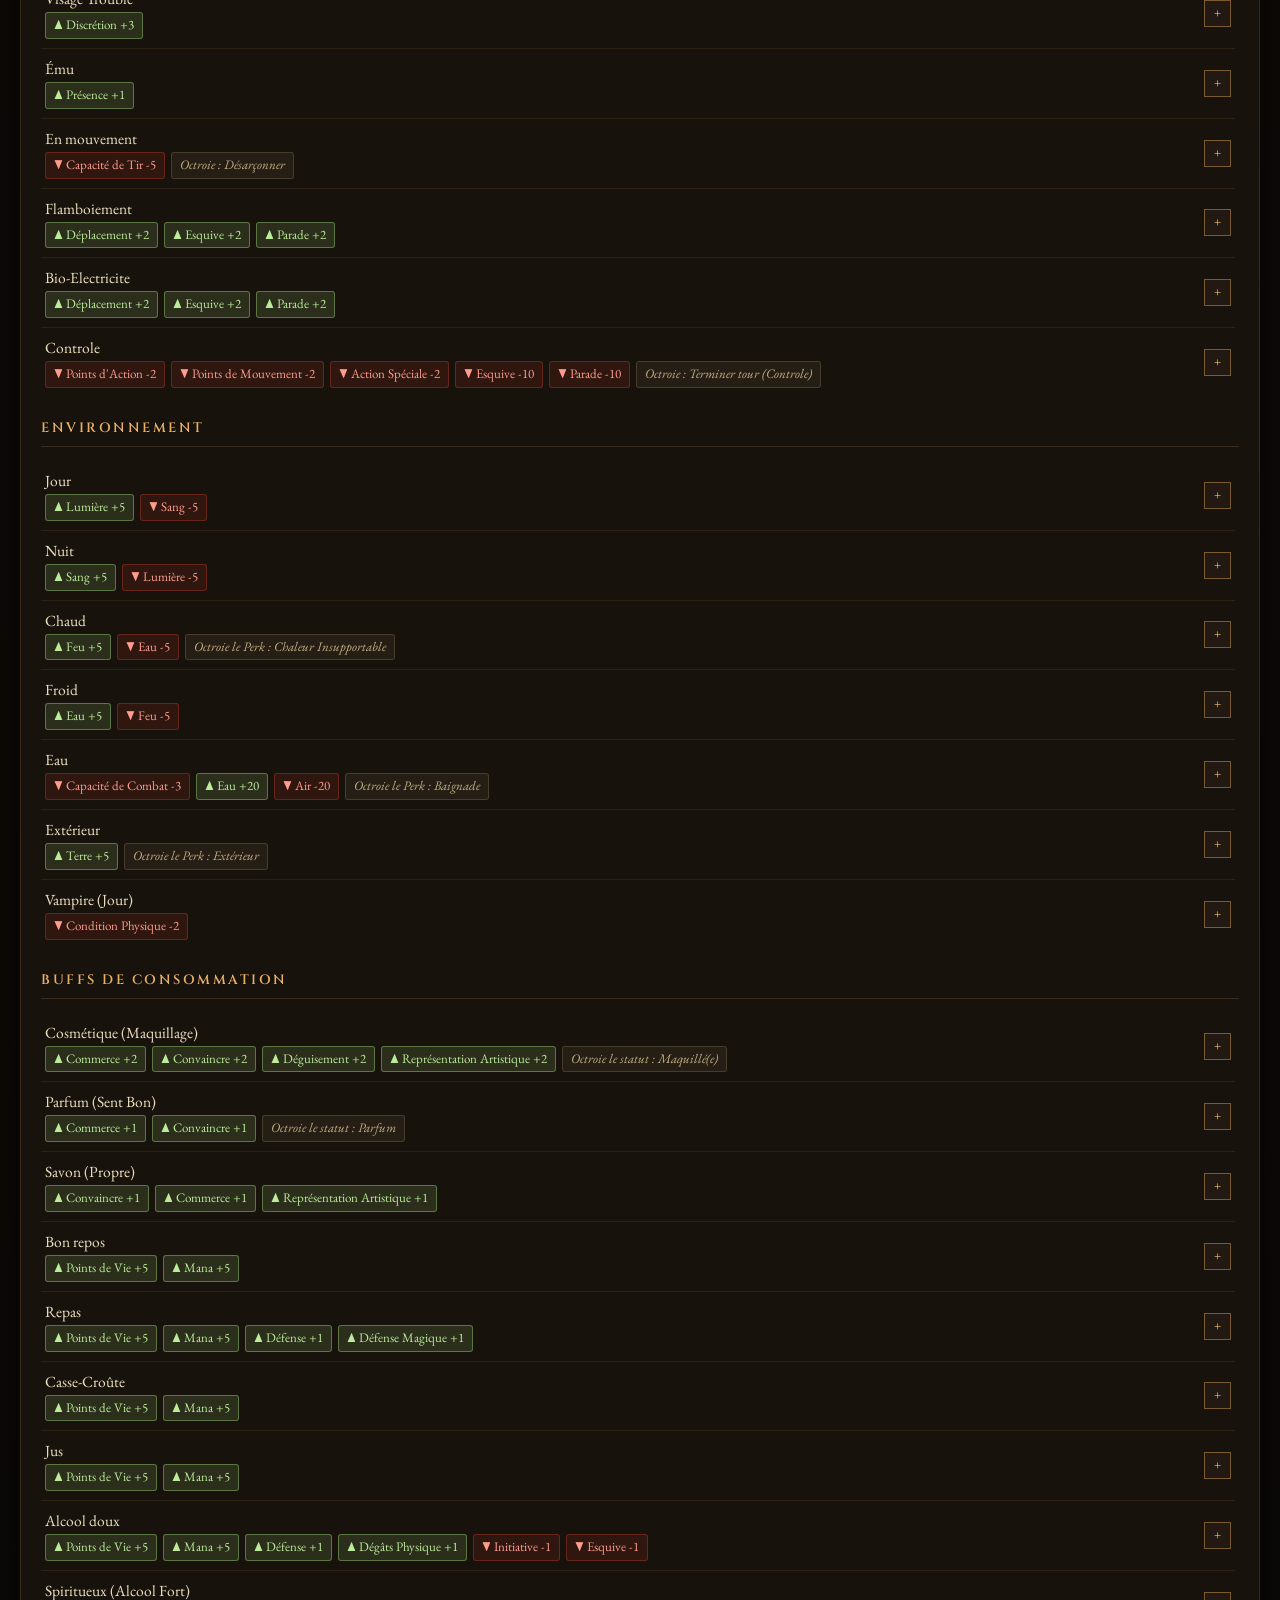
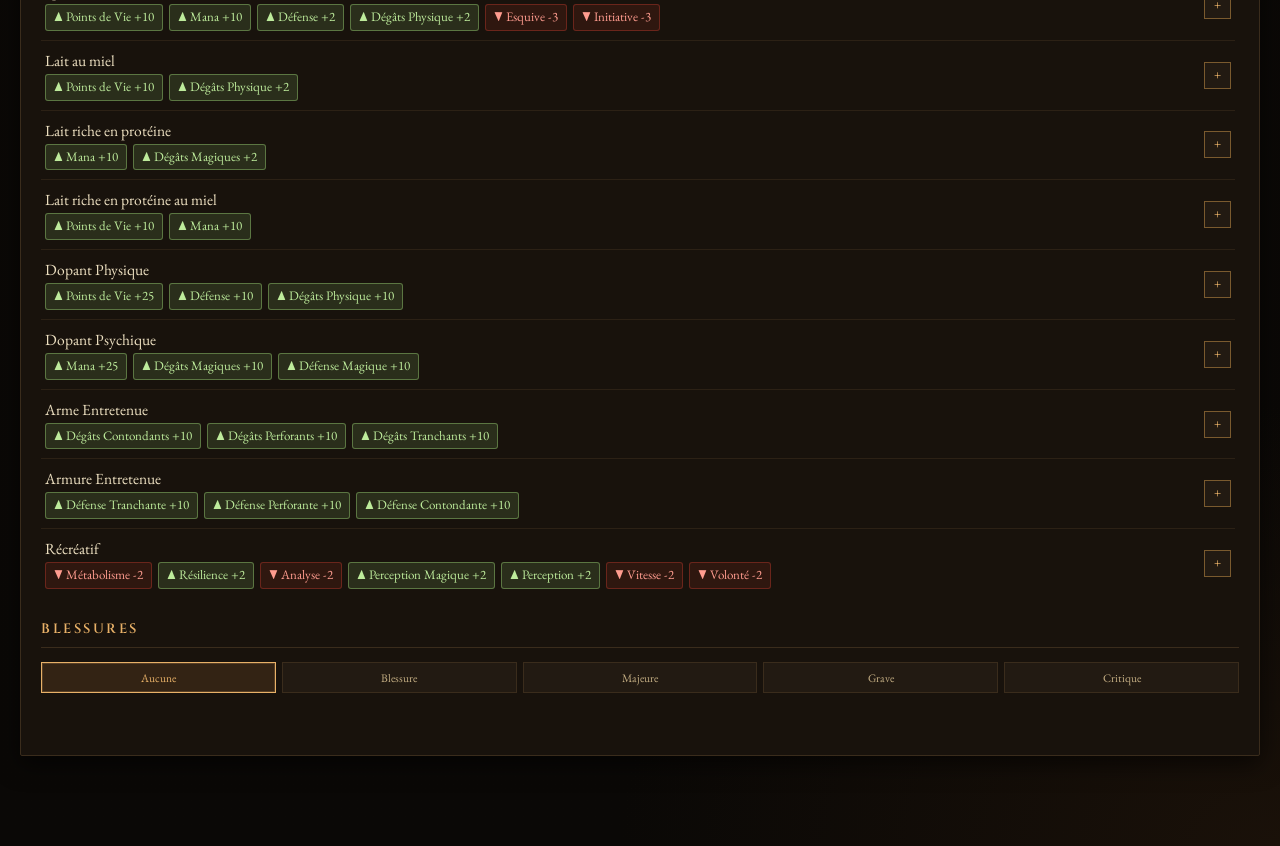
==== commit beb05b8f: "Add files via upload" ====
--- a/index.html
+++ b/index.html
@@ -30,6 +30,8 @@
     --combat: #c0672f;
     --defense: #7c8ea3;
     --magie: #4d84a3;
+    --erp-pos: #f29ac4;
+    --erp-neg: #9aa6f0;
     --shadow-deep: rgba(0,0,0,0.6);
     --font-display: 'Cinzel', Georgia, serif;
     --font-deco: 'Cinzel Decorative', 'Cinzel', Georgia, serif;
@@ -228,6 +230,21 @@
     text-shadow: 0 2px 24px rgba(232,177,104,0.18);
     margin: 0 0 10px;
   }
+  .page-link{
+    display:inline-block;
+    margin-top: 14px;
+    font-family: var(--font-display);
+    font-size: 11.5px;
+    letter-spacing: 2px;
+    text-transform: uppercase;
+    color: var(--text-dim);
+    text-decoration: none;
+    border: 1px solid var(--border-bright);
+    background: var(--surface-2);
+    padding: 7px 16px;
+    transition: all 0.2s ease;
+  }
+  .page-link:hover{ color: var(--bronze-bright); border-color: var(--bronze-bright); background: rgba(189,125,63,0.12); }
   header p{
     font-family: var(--font-body);
     color: var(--text-dim);
@@ -459,6 +476,16 @@
     font-family: var(--font-body);
     font-weight: normal;
     font-style: italic;
+  }
+  .stat-chip.erp-pos{
+    color: var(--erp-pos);
+    background: rgba(242,154,196,0.14);
+    border: 1px solid rgba(242,154,196,0.5);
+  }
+  .stat-chip.erp-neg{
+    color: var(--erp-neg);
+    background: rgba(154,166,240,0.14);
+    border: 1px solid rgba(154,166,240,0.5);
   }
   .talent-effect .stat-chip{ margin: 0; }
 
@@ -944,6 +971,16 @@
   }
 
   .paperdoll-descriptions{ margin-top: 18px; }
+  .erp-stats{
+    display:flex; flex-wrap:wrap; justify-content:center; gap: 4px 12px;
+    margin-top: 14px; padding-top: 8px;
+    border-top: 1px dashed var(--border);
+    font-size: 11px; letter-spacing: 0.3px;
+    color: var(--text-faint); opacity: 0.75;
+  }
+  .erp-stats-label{ text-transform: uppercase; letter-spacing: 1.5px; }
+  .erp-stats .erp-pos{ color: var(--erp-pos); }
+  .erp-stats .erp-neg{ color: var(--erp-neg); }
   .equip-desc-block{
     display:none;
     padding: 10px 12px;
@@ -970,11 +1007,16 @@
 
   .equip-desc-block .age-desc{ margin-bottom: 0; min-height: 0; }
 
-  .injury-selector .injury-btn{ flex: 1 1 0; font-size: 12px; padding: 7px 6px; }
-  .injury-btn.sev-normale.active{
+  .injury-selector .injury-btn{ flex: 1 1 0; min-width: 0; font-size: 11.5px; padding: 7px 4px; }
+  .injury-btn.sev-blessure.active{
     background: rgba(212,175,86,0.16);
     border-color: var(--gold);
     color: var(--gold);
+  }
+  .injury-btn.sev-majeure.active{
+    background: rgba(201,140,66,0.18);
+    border-color: #c98c42;
+    color: #d9a05a;
   }
   .injury-btn.sev-grave.active{
     background: rgba(192,103,47,0.2);
@@ -986,7 +1028,6 @@
     border-color: var(--vitales);
     color: #e8776a;
   }
-  .injury-btn:disabled{ opacity: 0.3; cursor: not-allowed; }
 
   /* ---- Panneau Export / Import de build (menu déroulant, sections séparées) ---- */
   .io-panel{ margin-bottom: 22px; padding-bottom: 4px; }
@@ -1073,6 +1114,7 @@
     <h1>Simulateur d'Attributs</h1>
     <p>Répartissez vos points et observez la fourchette de chaque caractéristique</p>
     <div class="hero-rule"><span class="diamond" id="hitcalcTrigger"></span></div>
+    <a class="page-link" href="abilities.html">Encyclopédie des Aptitudes →</a>
   </header>
 
   <div class="hitcalc-menu" id="hitcalcMenu">
@@ -1188,8 +1230,8 @@
 
   <div class="toolbar">
     <div class="points-group">
-      <div class="total-points">Points investis&nbsp; <b id="totalPoints">0</b></div>
-      <div class="total-points">Points investis (Parents)&nbsp; <b id="parentPoints">0</b></div>
+      <div class="total-points">Points investis&nbsp; <b id="totalPoints">0</b> / 23</div>
+      <div class="total-points">Points investis (Parents)&nbsp; <b id="parentPoints">0</b> / 2</div>
     </div>
     <button class="reset" id="resetBtn">Réinitialiser</button>
   </div>
@@ -1281,59 +1323,8 @@
   <footer></footer>
 </div>
 
+<script src="data.js"></script>
 <script>
-// ---- Données extraites du tableau ----
-// effet: [min, max] gain par point investi dans l'attribut
-const ATTRIBUTES = [
-  { key: 'force', label: 'Force', effects: {
-      capCombat: [0.355, 0.355], parade: [0.497, 0.497], degats: [2, 2]
-  }},
-  { key: 'analyse', label: 'Analyse', effects: {
-      capTir: [0.213, 0.213], forceMentale: [0.142, 0.142], degats: [0.5, 0.5], degatsMagique: [0.5, 0.5], puissanceTroupe: [0.8, 0.8]
-  }},
-  { key: 'addresse', label: 'Adresse', effects: {
-      capCombat: [0.355, 0.355], capTir: [0.497, 0.497], esquive: [0.142, 0.142], parade: [0.213, 0.213], defense: [0.15, 0.15], degats: [0.25, 0.25]
-  }},
-  { key: 'endurance', label: 'Endurance', effects: {
-      pv: [3, 3], mana: [2.5, 2.5], deplacement: [0.09, 0.09], parade: [0.284, 0.284], defense: [0.3, 0.3], defenseMagique: [0.15, 0.15]
-  }},
-  { key: 'resilience', label: 'Résilience', effects: {
-      pv: [2, 2], defense: [0.45, 0.45]
-  }, desc: 'Diminue les dégâts pris en début de tour des statuts Saignement et Brûlure.' },
-  { key: 'volonte', label: 'Volonté', effects: {
-      pv: [0.5, 0.5], mana: [1.25, 1.25], initiative: [0.355, 0.355], forceMentale: [0.71, 0.71], defenseMagique: [0.45, 0.45], degatsMagique: [1.25, 1.25], incantation: [0.142, 0.142]
-  }},
-  { key: 'perceptionMagique', label: 'Perception Magique', effects: {
-      mana: [1.25, 1.25], defenseMagique: [0.3, 0.3], degatsMagique: [1, 1], incantation: [0.142, 0.142]
-  }},
-  { key: 'vitesse', label: 'Vitesse', effects: {
-      initiative: [0.497, 0.497], deplacement: [0.21, 0.21], capCombat: [0.284, 0.284], esquive: [0.994, 0.994]
-  }},
-  { key: 'perception', label: 'Perception', effects: {
-      initiative: [0.142, 0.142], capCombat: [0, 0], capTir: [0.355, 0.355]
-  }},
-  // Sous-attributs sans effet sur les caractéristiques calculées : utiles uniquement pour les jets de rôle-play
-  { key: 'metabolisme', label: 'Métabolisme', effects: {}, rp: true, desc: 'Diminue les dégâts pris en début de tour du statut Poison.' },
-  { key: 'enseignement', label: 'Esoterisme', effects: {
-      incantation: [0.71, 0.71]
-  } },
-  { key: 'discretion', label: 'Discrétion', effects: {}, rp: true },
-  { key: 'convaincre', label: 'Convaincre', effects: {}, rp: true },
-  { key: 'commerce', label: 'Commerce', effects: {}, rp: true },
-  { key: 'commandement', label: 'Commandement', effects: {
-      forceMentale: [0.142, 0.142], puissanceTroupe: [1.2, 1.2]
-  }},
-  { key: 'deguisement', label: 'Déguisement', effects: {}, rp: true },
-];
-
-const STATS = {
-  pv: 'PV', mana: 'Mana', initiative: 'Initiative', deplacement: 'Déplacement',
-  capCombat: 'Capacité de Combat', capTir: 'Capacité de Tir', forceMentale: 'Force Mentale',
-  incantation: 'Incantation',
-  esquive: 'Esquive', parade: 'Parade', defense: 'Défense', degats: 'Dégâts',
-  defenseMagique: 'Défense Magique', degatsMagique: 'Dégâts Magique'
-};
-
 // ---- Table inverse : pour chaque caractéristique, quels attributs y contribuent et de combien ----
 // Triée du plus haut au plus bas impact (par la valeur maximale par point)
 const STAT_ATTRIBUTE_SOURCES = {};
@@ -1346,255 +1337,6 @@
 });
 Object.values(STAT_ATTRIBUTE_SOURCES).forEach(list => list.sort((a, b) => b.max - a.max));
 
-// ---- Tempéraments : bonus/malus sur les stats parentes ----
-// Une stat parente donne son plein montant à CHACUNE de ses sous-stats (pas de répartition)
-const TEMPERAMENTS = {
-  "Impetueux": { conditionPhysique: 1, presence: 2, savoirFaire: 1, reflexes: 1 },
-  "Physique":  { conditionPhysique: 2, savoirFaire: 3 },
-  "Ingenieux": { esprit: 1, savoirFaire: 4 },
-  "Savant":    { conditionPhysique: -1, esprit: 2, savoirFaire: 4 },
-};
-
-// Sous-stats de chaque stat parente qui existent dans ce simulateur
-// (Métabolisme, Discrétion, Convaincre, Commerce, Déguisement et Savoir Faire
-// n'affectent aucune caractéristique dérivée du tableau et ne sont donc pas calculés ici)
-const PARENT_TO_ATTR = {
-  conditionPhysique: ['endurance', 'force', 'metabolisme', 'resilience'],
-  esprit: ['analyse', 'enseignement', 'perceptionMagique', 'volonte'],
-  reflexes: ['addresse', 'discretion', 'perception', 'vitesse'],
-  presence: ['convaincre', 'commerce', 'commandement', 'deguisement'],
-};
-
-// Structure d'affichage : stat parente -> sous-attributs correspondants dans ce simulateur
-const PARENT_GROUPS = [
-  { key: 'savoirFaire', label: 'Savoir Faire', children: [] },
-  { key: 'conditionPhysique', label: 'Condition Physique', children: ['endurance', 'force', 'metabolisme', 'resilience'] },
-  { key: 'esprit', label: 'Esprit', children: ['analyse', 'enseignement', 'perceptionMagique', 'volonte'] },
-  { key: 'reflexes', label: 'Réflexes', children: ['addresse', 'discretion', 'perception', 'vitesse'] },
-  { key: 'presence', label: 'Présence', children: ['convaincre', 'commerce', 'commandement', 'deguisement'] },
-];
-
-// ---- Morphologie : bonus fixes sur les stats parentes ----
-const MORPHOLOGIES = {
-  "Corps gracieux": { presence: 1 },
-  "Corps nerveux": { reflexes: 1 },
-  "Corps massif": { conditionPhysique: 1 },
-};
-
-// ---- Espèce : bonus sur les stats parentes + bonus fixes sur certaines caractéristiques ----
-// flatStats utilise directement les clés de STATS (pv, defense, deplacement, ...)
-// notes = éléments purement descriptifs (aptitudes, résistances) sans impact sur les calculs
-const SPECIES = {
-  "Humain": { parents: { savoirFaire: 2, conditionPhysique: 2, esprit: 2, reflexes: 2, presence: 2 }, flatStats: {}, elemental: {}, notes: [] },
-  "Géant": { parents: { savoirFaire: 0, conditionPhysique: 4, esprit: 0, reflexes: 1, presence: 1 }, flatStats: { defense: 2, deplacement: -1 }, elemental: {}, notes: ['Octroie : Frappe de Géant'] },
-  "Diable": { parents: { conditionPhysique: 2, esprit: 2, reflexes: 2, presence: 3, savoirFaire: 1 }, flatStats: {}, elemental: { lumiere: -10 }, notes: ['Octroie : Pacte Démoniaque'] },
-  "Drow": { parents: { conditionPhysique: 3, reflexes: 2, esprit: 2, presence: 2, savoirFaire: 1 }, flatStats: {}, elemental: {}, notes: [] },
-  "Céleste": { parents: { esprit: 3, reflexes: 2, presence: 2, savoirFaire: 1, conditionPhysique: 2 }, flatStats: {}, elemental: { sang: -10 }, notes: [] },
-  "Esprit": { parents: { esprit: 3, presence: 3, savoirFaire: 2, conditionPhysique: 1, reflexes: 1 }, flatStats: {}, elemental: {}, notes: [] },
-  "Sirène": { parents: { esprit: 2, reflexes: 2, presence: 3, savoirFaire: 1, conditionPhysique: 1 }, flatStats: {}, elemental: { air: -5, eau: 5 }, notes: ['Octroie : Charme', 'Octroie : Présence Hypnotisante'] },
-  "Nain": { parents: { savoirFaire: 3, conditionPhysique: 4, reflexes: 1 }, flatStats: {}, elemental: {}, notes: [] },
-  "Gobelin": { parents: { savoirFaire: 4, reflexes: 3, conditionPhysique: 1 }, flatStats: { pv: -25 }, elemental: {}, notes: [] },
-  "Orc": { parents: { conditionPhysique: 4, reflexes: 2, presence: 1 }, flatStats: { deplacement: -1, pv: 5 }, elemental: {}, notes: [] },
-  "Drakheide": { parents: { conditionPhysique: 4, reflexes: 2, presence: 1 }, flatStats: { deplacement: -1, pv: 5 }, elemental: {}, notes: ['Octroie : Coup de griffes', 'Octroie : Coup de caudale'] },
-  "Elfe": { parents: { esprit: 3, reflexes: 2, presence: 3, conditionPhysique: 1, savoirFaire: 1 }, flatStats: {}, elemental: {}, notes: [] },
-  "Semi-Hommes": { parents: { savoirFaire: 2, conditionPhysique: 1, esprit: 3, reflexes: 2, presence: 2 }, flatStats: {}, elemental: {}, notes: [] },
-};
-
-const STAT_LABELS_SHORT = { pv: 'PV', defense: 'Défense', deplacement: 'Déplacement' };
-const PARENT_LABELS_SHORT = { conditionPhysique: 'Condition Physique', esprit: 'Esprit', reflexes: 'Réflexes', presence: 'Présence', savoirFaire: 'Savoir Faire' };
-
-// ---- Malédiction : effets directs sur les attributs de base + bonus fixes sur certaines caractéristiques ----
-// attrDelta agit DIRECTEMENT sur les attributs (pas via les stats parentes, contrairement à Tempérament/Morphologie/Espèce)
-const CURSES = {
-  "Démon": { attrDelta: {}, flatStats: {}, elemental: { lumiere: -10 }, notes: ['Octroie : Charme', 'Octroie : Pacte Démoniaque', 'Octroie : Transformation Démoniaque'] },
-  "Vampire": { attrDelta: {}, flatStats: { forceMentale: 1, capCombat: 1 }, elemental: { sang: 10, lumiere: -10, feu: -20 }, notes: ['Octroie : Présence Hypnotisante', 'Octroie : Charme', 'Octroie : Sucer le Sang'] },
-  "Lycan": { attrDelta: {}, flatStats: {}, elemental: { lumiere: -20, sang: 10 }, notes: ['Octroie : Transformation Lycanthrope I'] },
-  "Mort Vivant": { attrDelta: {}, flatStats: {}, elemental: { lumiere: -30, feu: -30 }, notes: ['Immunisé au Saignement', 'Immunisé au Poison'] },
-};
-
-// ---- Corruption : un seul niveau actif à la fois (paliers non cumulables) ----
-// attrDelta agit DIRECTEMENT sur les attributs, comme la Malédiction
-const CORRUPTION = {
-  "Niveau I – Souillure": {
-    description: "Les premiers stigmates apparaissent. La peau se décolore, les yeux deviennent anormalement brillants et une sensation de froid accompagne désormais le personnage.",
-    attrDelta: { endurance: -1 },
-    flatStats: { incantation: 1, degatsMagique: 2 },
-    elemental: { lumiere: -1 },
-    notes: [],
-  },
-  "Niveau II – Altération": {
-    description: "Les veines s'assombrissent et une aura malsaine devient perceptible. Le corps commence à peiner à suivre la puissance qu'il canalise.",
-    attrDelta: { endurance: -2 },
-    flatStats: { incantation: -2, degatsMagique: 4 },
-    elemental: { lumiere: -2 },
-    notes: [],
-  },
-  "Niveau III – Déchéance": {
-    description: "Les traits se déforment, le sommeil devient agité et le personnage inspire instinctivement la méfiance. Son esprit s'élève tandis que son corps s'affaiblit.",
-    attrDelta: { endurance: -1, resilience: -1, metabolisme: -1, vitesse: -2 },
-    flatStats: { incantation: 3, degatsMagique: 6 },
-    elemental: { lumiere: -6 },
-    notes: [],
-  },
-  "Niveau IV – Dégradation": {
-    description: "La corruption est visible au premier regard. La chair porte les marques de la magie noire et le corps commence à céder sous son propre pouvoir.",
-    attrDelta: { endurance: -2, resilience: -2, metabolisme: -2, vitesse: -3 },
-    flatStats: { incantation: 4, degatsMagique: 8 },
-    elemental: { lumiere: -8 },
-    notes: [],
-  },
-  "Niveau V – Transcendance profane": {
-    description: "Le personnage n'est plus tout à fait mortel. Sa puissance magique atteint son apogée, mais son corps est devenu un simple réceptacle sur le point de céder sous les forces qui le traversent.",
-    attrDelta: { endurance: -5, resilience: -3, metabolisme: -3, vitesse: -5 },
-    flatStats: { incantation: 5, degatsMagique: 10 },
-    elemental: { lumiere: -10 },
-    notes: [],
-  },
-};
-
-// ---- Élémentaires : bascule unique, effets directs sur les stats élémentaires ----
-const ELEMENTAIRES = {
-  "Elementaire de feu":  { elemental: { feu: 15, eau: -15 } },
-  "Elementaire d'eau":   { elemental: { eau: 15, air: -15 } },
-  "Elementaire de terre": { elemental: { terre: 15, feu: -15 } },
-  "Elementaire d'air":   { elemental: { air: 15, terre: -15 } },
-};
-
-// ---- Statut Esclave : bascule Oui/Non, effets directs sur les attributs ----
-// ---- Transformation : bascule unique parmi les formes disponibles (Démoniaque / Lycanthrope I) ----
-const TRANSFORMATIONS = {
-  "Démoniaque": { flatStats: { parade: 1, defenseMagique: 2, degatsMagique: 2, degats: 2, defense: 2, forceMentale: 1 }, elemental: { lumiere: -20 }, notes: ['Octroie : Présence Hypnotisante', 'Octroie : Reprendre Forme Humaine'] },
-  "Lycanthrope I": { flatStats: {}, extraStats: { degTranchant: 30, degPerforant: 30, degContondant: 30, defTranchante: 17, defPerforante: 17, defContondante: 17 }, elemental: { lumiere: -20 }, notes: ['Octroie : Coup de Griffes', 'Octroie : Bond Puissant', 'Octroie : Morsure', 'Octroie : Reprendre Forme Humaine', 'Octroie : Faire Saigner'] },
-};
-
-// ---- Transformation Changeforme : bascule unique parmi les formes disponibles, nécessite le talent "ChangeForme" ----
-const TRANSFORMATIONS_CHANGEFORME = {
-  "Aquatique": { flatStats: {}, elemental: { air: -5, eau: 5 }, notes: ['Octroie : Coup de Caudale', 'Octroie : Reprendre Forme Humaine', 'Octroie : Crachat Puissant'] },
-  "Araignée": { flatStats: { deplacement: 1 }, elemental: {}, notes: ['Octroie : Reprendre Forme Humaine', 'Octroie : Coup Venimeux', 'Octroie : Produire Toxine', 'Octroie : Tisser Toile'] },
-  "Aviaire": { flatStats: {}, elemental: {}, notes: ['Octroie : Coup de griffes', 'Octroie : Reprendre forme Humaine', 'Octroie : Bond Ailé'] },
-  "Dragon": { flatStats: {}, elemental: {}, notes: ['Octroie : Bond', 'Octroie : Reprendre Forme Humaine', 'Octroie : Souffle Enflammé'] },
-  "Canidé": { flatStats: { capCombat: 1 }, elemental: {}, notes: ['Octroie : Bond', 'Octroie : Morsure', 'Octroie : Reprendre Forme Humaine'] },
-  "Cervidé": { flatStats: { esquive: 1 }, elemental: {}, notes: ['Octroie : Bond', 'Octroie : Reprendre Forme Humaine', 'Octroie : Empaler'] },
-  "Félin": { flatStats: { esquive: 1 }, elemental: {}, notes: ['Octroie : Coup de Griffes', 'Octroie : Bond', 'Octroie : Reprendre Forme Humaine'] },
-  "Vulpes": { flatStats: { esquive: 1 }, elemental: {}, notes: ['Octroie : Bond', 'Octroie : Morsure', 'Octroie : Reprendre Forme Humaine'] },
-  "Lagomorphe": { flatStats: { initiative: 1 }, elemental: {}, notes: ['Octroie : Bond Puissant', 'Octroie : Reprendre Forme Humaine'] },
-  "Urside": { flatStats: { defense: 2 }, elemental: {}, notes: ['Octroie : Reprendre Forme Humaine', 'Octroie : Empaler', 'Octroie : Renverser'] },
-  "Reptilien": { flatStats: {}, elemental: {}, notes: ['Octroie : Coup de Caudale', 'Octroie : Reprendre Forme Humaine', 'Octroie : Produire Toxine', 'Octroie : Coup Venimeux'] },
-};
-
-// ---- Posture : bascule unique parmi les postures de combat ----
-const POSTURES = {
-  "Posture Offensive": { flatStats: { degats: 5, defense: -5, capCombat: 3, esquive: -3 } },
-  "Posture Defensive": { flatStats: { defense: 5, degats: -5, parade: 3, deplacement: -1 } },
-  "Posture Technique": { flatStats: { capCombat: 3, esquive: -3, parade: 3, defense: -2 } },
-  "Posture Mobile": { flatStats: { deplacement: 1, esquive: 3, capCombat: -3, parade: -3, degats: -5 } },
-};
-
-const ESCLAVE = {
-  attrDelta: { addresse: -3, vitesse: -3, force: -3, endurance: 1, resilience: 1, metabolisme: 1 },
-  parentDelta: { savoirFaire: 3 },
-  flatStats: {},
-  elemental: {},
-  notes: ['Octroie le statut : Esclave'],
-};
-
-// ---- Buff Ténériffe : bascule Oui/Non ----
-const TENERIFFE = {
-  attrDelta: { perception: 1 },
-  flatStats: { defense: 2, defenseMagique: 2, pv: 50 },
-  elemental: {},
-  notes: ['Octroie : Sentir Proie', 'Octroie : Chœur de Ténériffe', 'Octroie : Coup de Griffes', 'Octroie : Coup de Caudale'],
-};
-
-// ---- Voie Jumelle : bascule Oui/Non ----
-// ---- Buffs de consommation : cumulables, sans limite de sélection ----
-// parentDelta -> cascade sur les sous-attributs via PARENT_TO_ATTR (comme le Tempérament/l'Espèce)
-// attrDelta -> effet direct sur un attribut précis
-// flatStats -> effet direct sur une caractéristique finale déjà calculée
-const CONSUMABLES = {
-  "Cosmétique (Maquillage)": { parentDelta: {}, attrDelta: { commerce: 2, convaincre: 2, enseignement: 2 }, flatStats: {}, otherStats: { representationArtistique: 2 }, notes: ['Octroie le statut : Maquillé(e)'] },
-  "Parfum (Sent Bon)": { parentDelta: {}, attrDelta: { commerce: 1, enseignement: 1, convaincre: 1 }, flatStats: {}, notes: ['Octroie le statut : Parfum'] },
-  "Savon (Propre)": { parentDelta: {}, attrDelta: { convaincre: 1, commerce: 1 }, flatStats: {}, otherStats: { representationArtistique: 1 }, notes: [] },
-  "Repas": { parentDelta: {}, attrDelta: {}, flatStats: { pv: 5, mana: 5, defense: 1, defenseMagique: 1 }, notes: [], category: 'nourriture' },
-  "Casse-Croûte": { parentDelta: {}, attrDelta: {}, flatStats: { pv: 5, mana: 5 }, notes: [], category: 'nourriture' },
-  "Jus": { parentDelta: {}, attrDelta: {}, flatStats: { pv: 5, mana: 5 }, notes: [], category: 'boisson' },
-  "Alcool doux": { parentDelta: {}, attrDelta: {}, flatStats: { pv: 5, mana: 5, defense: 1, degats: 1, initiative: -1, esquive: -1 }, notes: [], category: 'boisson' },
-  "Spiritueux (Alcool Fort)": { parentDelta: {}, attrDelta: {}, flatStats: { pv: 10, mana: 10, defense: 2, degats: 2, esquive: -3, initiative: -3 }, notes: [], category: 'boisson' },
-  "Dopant Physique (Stimulant Physique)": { parentDelta: { conditionPhysique: 2, reflexes: 2 }, attrDelta: {}, flatStats: {}, notes: [], category: null },
-  "Dopant Mystique (Stimulant Mental)": { parentDelta: { esprit: 2 }, attrDelta: {}, flatStats: {}, notes: [], category: null },
-  "Récréatif": { parentDelta: {}, attrDelta: { metabolisme: -2, resilience: 2, analyse: -2, perceptionMagique: 2, perception: 2, vitesse: -2, volonte: -2 }, flatStats: {}, notes: [] },
-};
-
-const VOIE_JUMELLE = {
-  flatStats: { capCombat: 1, parade: 1, degats: 2, defense: 2 },
-};
-
-// ---- Statuts : effets cumulables (plusieurs actifs en même temps), sans limite de sélection ----
-const STATUSES = {
-  "Ralenti": { flatStats: { deplacement: -2, esquive: -3 }, elemental: {}, notes: ['Octroie : Couper les Liens'] },
-  "Immobile": { flatStats: { deplacement: -1, esquive: -10 }, elemental: {}, notes: [] },
-  "Brûlure": { flatStats: { esquive: -1, deplacement: -1, parade: -1, defense: -5 }, elemental: {}, notes: [] },
-  "Poison": { flatStats: { capCombat: -1, forceMentale: -1, esquive: -1, parade: -1, capTir: -1 }, elemental: {}, notes: [] },
-  "Poison de Mana": { flatStats: { defenseMagique: -3, degatsMagique: -3, forceMentale: -3 }, elemental: {}, notes: [] },
-  "Saignement": { flatStats: { parade: -1, capCombat: -1, capTir: -1, esquive: -1 }, elemental: { sang: 10 }, notes: [] },
-  "Vulnérable": { flatStats: { defenseMagique: -6, defense: -10 }, elemental: {}, notes: [] },
-  "Controle": { flatStats: { pointsAction: -2, pointsMouvement: -2, actionSpeciale: -2, esquive: -10, parade: -10 }, elemental: {}, notes: ['Octroie : Terminer tour (Controle)'] },
-};
-
-// ---- Blessures : par emplacement du corps, sévérité Normale ou Critique ----
-// Certains emplacements/sévérités seront complétés plus tard ; seules les combinaisons définies ci-dessous apparaissent dans les listes.
-const INJURY_LOCATIONS = [
-  { key: 'tete', label: 'Tête' },
-  { key: 'torse', label: 'Torse' },
-  { key: 'brasGauche', label: 'Bras Gauche' },
-  { key: 'brasDroit', label: 'Bras Droit' },
-  { key: 'jambeGauche', label: 'Jambe Gauche' },
-  { key: 'jambeDroite', label: 'Jambe Droite' },
-];
-const INJURIES = {
-  tete: {
-    normale: { parentDelta: { conditionPhysique: -1, esprit: -1, reflexes: -1, presence: -1 }, flatStats: {}, notes: [] },
-    grave: { parentDelta: { conditionPhysique: -2, esprit: -2, reflexes: -2, presence: -2 }, flatStats: {}, notes: [] },
-    critique: { parentDelta: { conditionPhysique: -4, esprit: -4, reflexes: -4, presence: -4 }, flatStats: {}, notes: [] },
-  },
-  torse: {
-    normale: { parentDelta: { conditionPhysique: -1, reflexes: -1 }, flatStats: {}, notes: [] },
-    grave: { parentDelta: { conditionPhysique: -2, reflexes: -2 }, flatStats: {}, notes: [] },
-    critique: { parentDelta: { conditionPhysique: -4, reflexes: -4 }, flatStats: {}, notes: [] },
-  },
-  brasGauche: {
-    normale: { parentDelta: { conditionPhysique: -1, reflexes: -1 }, flatStats: {}, notes: [] },
-    grave: { parentDelta: { conditionPhysique: -2, reflexes: -2, savoirFaire: -2 }, flatStats: {}, notes: [] },
-    critique: { parentDelta: { conditionPhysique: -4, reflexes: -4, savoirFaire: -4 }, flatStats: {}, notes: [] },
-  },
-  brasDroit: {
-    normale: { parentDelta: { conditionPhysique: -1, reflexes: -1 }, flatStats: {}, notes: [] },
-    grave: { parentDelta: { reflexes: -2, conditionPhysique: -2, savoirFaire: -2 }, flatStats: {}, notes: [] },
-    critique: { parentDelta: { conditionPhysique: -4, reflexes: -4, savoirFaire: -4 }, flatStats: {}, notes: [] },
-  },
-  jambeGauche: {
-    normale: { parentDelta: { reflexes: -1 }, flatStats: { deplacement: -1 }, notes: [] },
-    grave: { parentDelta: { reflexes: -2 }, flatStats: { deplacement: -2 }, notes: [] },
-    critique: { parentDelta: { reflexes: -4 }, flatStats: { deplacement: -4 }, notes: [] },
-  },
-  jambeDroite: {
-    normale: { parentDelta: { reflexes: -1 }, flatStats: { deplacement: -1 }, notes: [] },
-    grave: { parentDelta: { reflexes: -2 }, flatStats: { deplacement: -2 }, notes: [] },
-    critique: { parentDelta: { reflexes: -4 }, flatStats: { deplacement: -4 }, notes: [] },
-  },
-};
-const INJURY_SEVERITY_LABELS = { normale: 'Normale', grave: 'Grave', critique: 'Critique' };
-
-// ---- Environnement : effets cumulables selon le lieu/contexte, sans limite de sélection ----
-const ENVIRONMENTS = {
-  "Jour": { flatStats: {}, elemental: { lumiere: 5, sang: -5 }, notes: [] },
-  "Nuit": { flatStats: {}, elemental: { sang: 5, lumiere: -5 }, notes: [] },
-  "Chaud": { flatStats: {}, elemental: { feu: 5, eau: -5 }, notes: ['Octroie le Perk : Chaleur Insupportable'] },
-  "Eau": { flatStats: { capCombat: -3 }, elemental: { eau: 20, air: -20 }, notes: ['Octroie le Perk : Baignade'] },
-  "Extérieur": { flatStats: {}, elemental: { terre: 5 }, notes: ['Octroie le Perk : Extérieur'] },
-  "Vampire (Jour)": { parentDelta: { conditionPhysique: -2 }, flatStats: {}, elemental: {}, notes: [] },
-};
-
 // Rendu de puces colorées (bonus en vert ▲, malus en rouge ▼) pour les résumés compacts d'effets
 function statChipsHTML(entries){
   if (!entries.length) return '';
@@ -1608,6 +1350,7 @@
 function statusEffectText(data){
   const entries = [];
   Object.entries(data.parentDelta || {}).forEach(([k, v]) => entries.push([PARENT_LABELS_SHORT[k] || k, v]));
+  Object.entries(data.attrDelta || {}).forEach(([k, v]) => entries.push([ATTR_LABELS[k] || k, v]));
   Object.entries(data.flatStats).forEach(([k, v]) => entries.push([TALENT_STAT_LABELS[k] || k, v]));
   Object.entries(data.elemental).forEach(([k, v]) => entries.push([ELEMENTAL_STATS[k] || k, v]));
   let html = statChipsHTML(entries);
@@ -1615,166 +1358,23 @@
   return html;
 }
 
-// ---- Stats élémentaires : suivies séparément des caractéristiques de combat ----
-const ELEMENTAL_STATS = { lumiere: 'Lumière', feu: 'Feu', sang: 'Sang', air: 'Air', eau: 'Eau', terre: 'Terre', arcane: 'Arcane' };
-
-// ---- Stats supplémentaires apportées uniquement par l'équipement ----
-const EXTRA_STATS = {
-  puissanceTroupe: 'Puissance de Troupe',
-  defTranchante: 'Défense Tranchante',
-  defPerforante: 'Défense Perforante',
-  defContondante: 'Défense Contondante',
-  degTranchant: 'Dégâts Tranchants',
-  degPerforant: 'Dégâts Perforants',
-  degContondant: 'Dégâts Contondants',
-  carquois: 'Carquois',
-};
-
-// ---- Stats indépendantes, sans lien avec un attribut ou une stat parente ----
-const OTHER_STATS = {
-  representationArtistique: 'Représentation Artistique',
-};
-
-// ---- Équipement : un seul objet équipable par emplacement ----
-const SLOT_LABELS = {
-  troupe: 'Troupe', amulette: 'Amulette', armure: 'Armure', cape: 'Cape',
-  gants: 'Gants', ceinture: 'Ceinture', bottes: 'Bottes', arme: 'Arme', deuxH: '2H',
-};
-const EQUIPMENT = {
-  troupe: {
-    "Bête Elite": { flatStats: { pv: 50 }, extraStats: { puissanceTroupe: 30 }, notes: ['Octroie : Morsure de Bête', 'Débloque : Action de Troupe', 'Octroie le statut : Bête', 'Débloque : Puissance de Troupe'] },
-    "Garde Elite": { flatStats: { pv: 100 }, extraStats: { puissanceTroupe: 25 }, notes: ['Octroie : Salve de Flèches', 'Octroie : Cache de Bien', 'Octroie : Sacrifice de Troupe', 'Débloque : Action de Troupe', 'Octroie le statut : Garde', 'Débloque : Puissance de Troupe'] },
-    "Armée d'Elite": { flatStats: {}, extraStats: {}, notes: ["Octroie : Mettre en Marche (Elite)"] },
-    "Invocation Occulte": { flatStats: { pv: 100 }, extraStats: {}, notes: ['Octroie le Perk : Invocation Occulte', 'Octroie : Salve de Flèches (Occulte)', 'Débloque : Action de Troupe', 'Octroie le statut : Invocation Occulte', 'Octroie : Sacrifice Invocation Occulte'] },
-    "Golem Elite": { flatStats: { pv: 100 }, extraStats: { puissanceTroupe: 30 }, notes: ['Octroie : Salve de Flèches', 'Octroie : Cache de Bien', 'Débloque : Action de Troupe', 'Débloque : Puissance de Troupe', 'Octroie le statut : Golem'] },
-  },
-  amulette: {
-    "Amulette de Vigueur": { flatStats: { pv: 20 }, extraStats: {}, notes: [] },
-    "Joyau de Réserve": { flatStats: { mana: 20 }, extraStats: {}, notes: [] },
-    "Amulette de concentration": { flatStats: { forceMentale: 3 }, extraStats: {}, notes: [] },
-  },
-  armure: {
-    "Armure Légère": { flatStats: { defenseMagique: 17 }, extraStats: { defTranchante: 12, defPerforante: 12, defContondante: 12 }, notes: ['Octroie le Perk : Armure', 'Octroie le statut : Armure Légère'] },
-    "Armure Intermédiaire": { flatStats: { esquive: -1, initiative: -1, defenseMagique: 15 }, extraStats: { defTranchante: 12, defPerforante: 15, defContondante: 15 }, notes: ['Octroie le Perk : Armure', 'Octroie le statut : Armure Intermédiaire'] },
-    "Armure Lourde": { flatStats: { esquive: -3, deplacement: -1, initiative: -3, defenseMagique: 12 }, extraStats: { defTranchante: 19, defPerforante: 19, defContondante: 15 }, notes: ['Octroie le Perk : Armure', 'Octroie le statut : Armure Lourde'] },
-    "Vêtement Renforcé": { flatStats: { defenseMagique: 17 }, extraStats: { defTranchante: 12, defPerforante: 12, defContondante: 12 }, notes: ['Octroie le Perk : Armure'] },
-  },
-  cape: {
-    "Cape Lourde": { flatStats: { defense: 2 }, extraStats: {}, notes: [] },
-    "Cape en Soie": { flatStats: { defenseMagique: 2 }, extraStats: {}, notes: [] },
-  },
-  gants: {
-    "Bracelets de Force": { flatStats: { capCombat: 3 }, extraStats: {}, notes: [] },
-    "Gant de Lanceur de Sorts": { flatStats: { incantation: 3 }, extraStats: {}, notes: [] },
-    "Gants de Visée": { flatStats: { capTir: 3 }, extraStats: {}, notes: [] },
-  },
-  ceinture: {
-    "Ceinture de Potion Enchantée": { flatStats: {}, extraStats: {}, notes: ['Octroie le Perk : Sac de Potions Sans Fond', 'Octroie : Remplir Ceinture de Potion'] },
-    "Ceinture de Potion": { flatStats: {}, extraStats: {}, notes: ['Octroie le Perk : Sac de Potions', 'Octroie : Remplir Ceinture de Potion'] },
-  },
-  bottes: {
-    "Bottes d'Aventurier": { flatStats: { deplacement: 1 }, extraStats: {}, notes: [] },
-    "Chaussures en Toile": { flatStats: { esquive: 1 }, extraStats: {}, notes: [] },
-  },
-  arme: {
-    "Lame de Qualité": { flatStats: {}, extraStats: { degContondant: 10, degPerforant: 15, degTranchant: 20 }, notes: ['Octroie le Perk : Lames 1M de Bonne Facture', 'Octroie : Coup de Lame', 'Octroie : Faire Saigner', 'Octroie : Coup de Pommeau', 'Octroie le Perk : Arme'] },
-    "Hache de Qualité": { flatStats: {}, extraStats: { degTranchant: 20 }, notes: ['Octroie le Perk : Haches 1M', 'Octroie : Coup de Lame', 'Octroie : Faire Saigner', 'Octroie : Lancer de Hache', 'Octroie le Perk : Arme'] },
-    "Espadon de Qualité": { flatStats: {}, extraStats: { degContondant: 15, degPerforant: 20, degTranchant: 25 }, notes: ['Octroie le Perk : Lames 2M de Bonne Facture', 'Octroie le Perk : Deux Mains', 'Octroie : Coup Tourbillonnant', 'Octroie : Empaler', 'Octroie : Faucher les Jambes', 'Octroie le Perk : Arme'] },
-    "Grande Hache de Qualité": { flatStats: {}, extraStats: { degTranchant: 25 }, notes: ['Octroie le Perk : Haches 2M de Bonne Facture', 'Octroie le Perk : Deux Mains', 'Octroie : Balayage', 'Octroie : Fracasser', 'Octroie : Faucher les Jambes', 'Octroie le Perk : Arme'] },
-    "Masse de Qualité": { flatStats: {}, extraStats: { degContondant: 20 }, notes: ['Octroie le Perk : Masse 1M de Bonne Facture', 'Octroie : Coup de Masse', 'Octroie : Fracasser', 'Octroie : Coup Tourbillonnant'] },
-    "Lance de Qualité": { flatStats: {}, extraStats: { degContondant: 15, degPerforant: 20 }, notes: ['Octroie le Perk : Lance 1M de Bonne Facture', 'Octroie : Coup de Lance', 'Octroie : Empaler', 'Octroie : Coup de Hampe', 'Octroie le Perk : Arme', 'Octroie : Lancer de Javelot', 'Octroie : Désarçonner'] },
-    "Trident de Qualité": { flatStats: {}, extraStats: { degContondant: 20, degPerforant: 25 }, notes: ['Octroie le Perk : Lances 2M de Bonne Facture', 'Octroie le Perk : Deux Mains', 'Octroie : Coup de Lance', 'Octroie : Empaler', 'Octroie : Coup Tourbillonnant', 'Octroie le Perk : Arme', 'Octroie : Désarçonner'] },
-    "Pieu Argent": { flatStats: {}, extraStats: { degPerforant: 30 }, notes: ['Octroie le Perk : Pieu 1M', 'Octroie : Enfoncer un Pieu en Argent'] },
-    "Dague de Qualité": { flatStats: {}, extraStats: { degPerforant: 20, degTranchant: 20 }, notes: ['Octroie le Perk : Dague de Bonne Facture', 'Octroie : Empaler', 'Octroie : Faire Saigner', 'Octroie : Coup de Lame', 'Octroie le Perk : Arme', 'Octroie : Coup Vicieux'] },
-    "Marteau de Qualité": { flatStats: {}, extraStats: { degContondant: 35 }, notes: ['Octroie le Perk : Masse 2M de Bonne Facture', 'Octroie le Perk : Deux Mains', 'Octroie : Coup Tourbillonnant', 'Octroie : Fracasser', 'Octroie : Faucher les Jambes', 'Octroie le Perk : Arme'] },
-    "Katana de Qualité": { flatStats: {}, extraStats: { degPerforant: 25, degTranchant: 25 }, notes: ['Octroie le Perk : Katana de Bonne Facture', 'Octroie le Perk : Deux Mains', 'Octroie : Balayage', 'Octroie : Empaler', 'Octroie : Faire Saigner', 'Octroie le Perk : Arme'] },
-    "Arc de Qualité": { flatStats: {}, extraStats: { degPerforant: 25 }, notes: ['Octroie le Perk : Arc de Bonne Facture', 'Octroie le Perk : Deux Mains', 'Octroie : Tir (Court)', 'Octroie : Tir Handicapant', 'Octroie : Triple Flèche', 'Octroie le Perk : Arme', 'Débloque : Carquois', 'Octroie : Remplir son Carquois', 'Octroie : Tir (Long)'] },
-    "Arbalète de Qualité": { flatStats: {}, extraStats: { degPerforant: 25 }, notes: ['Octroie le Perk : Arbalète de Bonne Facture', 'Octroie le Perk : Deux Mains', 'Octroie : Tir (Court)', 'Octroie : Tir Ciblé', 'Octroie : Tir Handicapant', 'Octroie : Rechargement', 'Débloque : Carquois', 'Octroie : Remplir son Carquois', 'Octroie : Tir Arbalète (Long)'] },
-    "Mousquet de Qualité": { flatStats: {}, extraStats: { degPerforant: 25 }, notes: ['Octroie le Perk : Fusil de Bonne Facture', 'Octroie le Perk : Deux Mains', 'Octroie : Tir de Fusil (Long)', 'Octroie : Tir Ciblé', 'Octroie : Tir de Semonce', 'Octroie le Perk : Arme', 'Octroie : Rechargement'] },
-    "Lame": { flatStats: {}, extraStats: { degContondant: 5, degPerforant: 10, degTranchant: 15 }, notes: ['Octroie le Perk : Lames 1M', 'Octroie : Coup de Lame', 'Octroie : Faire Saigner', 'Octroie : Coup de Pommeau', 'Octroie le Perk : Arme'] },
-    "Hache": { flatStats: {}, extraStats: { degTranchant: 20 }, notes: ['Octroie le Perk : Haches 1M', 'Octroie : Coup de Lame', 'Octroie : Faire Saigner', 'Octroie : Lancer de Hache', 'Octroie le Perk : Arme'] },
-    "Lance": { flatStats: {}, extraStats: { degContondant: 10, degPerforant: 15 }, notes: ['Octroie le Perk : Lance 1M', 'Octroie : Coup de Lance', 'Octroie : Empaler', 'Octroie : Coup de Hampe', 'Octroie le Perk : Arme', 'Octroie : Lancer de Javelot', 'Octroie : Désarçonner'] },
-    "Arbalète": { flatStats: {}, extraStats: { degPerforant: 20, carquois: 15 }, notes: ['Octroie le Perk : Arabalete', 'Octroie le Perk : Deux Mains', 'Octroie : Tir (Court)', 'Octroie : Tir Ciblé', 'Octroie : Tir Handicapant', 'Octroie le Perk : Arme', 'Débloque : Carquois', 'Octroie : Remplir son Carquois', 'Octroie : Tir Arbalète (Long)'] },
-    "Arc": { flatStats: {}, extraStats: { degPerforant: 20 }, notes: ['Octroie le Perk : Arc', 'Octroie le Perk : Deux Mains', 'Octroie : Tir (Court)', 'Octroie : Tir Handicapant', 'Octroie : Triple Flèche', 'Octroie le Perk : Arme', 'Octroie : Remplir son Carquois', 'Débloque : Carquois', 'Octroie : Tir (Long)'] },
-    "Tromblon": { flatStats: {}, extraStats: { degPerforant: 20 }, notes: ['Octroie le Perk : Fusil', 'Octroie le Perk : Deux Mains', 'Octroie : Tir de Fusil (Long)', 'Octroie : Tir Ciblé', 'Octroie : Tir de Semonce', 'Octroie le Perk : Arme', 'Octroie : Rechargement'] },
-    "Espadon": { flatStats: {}, extraStats: { degContondant: 10, degPerforant: 15, degTranchant: 20 }, notes: ['Octroie le Perk : Lames 2M', 'Octroie le Perk : Deux Mains', 'Octroie : Coup Tourbillonnant', 'Octroie : Empaler', 'Octroie : Faucher les Jambes', 'Octroie le Perk : Arme'] },
-    "Masse": { flatStats: {}, extraStats: { degContondant: 15 }, notes: ['Octroie le Perk : Masse 1M', 'Octroie : Coup de Masse', 'Octroie : Fracasser', 'Octroie : Coup Tourbillonnant', 'Octroie le Perk : Arme'] },
-    "Marteau": { flatStats: {}, extraStats: { degContondant: 20 }, notes: ['Octroie le Perk : Masse 2M', 'Octroie le Perk : Deux Mains', 'Octroie : Coup Tourbillonnant', 'Octroie : Fracasser', 'Octroie : Faucher les Jambes', 'Octroie le Perk : Arme'] },
-    "Grande Hache": { flatStats: {}, extraStats: { degTranchant: 20 }, notes: ['Octroie le Perk : Haches 2M', 'Octroie le Perk : Deux Mains', 'Octroie : Balayage', 'Octroie : Fracasser', 'Octroie : Faucher les Jambes', 'Octroie le Perk : Arme'] },
-    "Katana": { flatStats: {}, extraStats: { degPerforant: 20, degTranchant: 20 }, notes: ['Octroie le Perk : Katana', 'Octroie le Perk : Deux Mains', 'Octroie : Balayage', 'Octroie : Empaler', 'Octroie : Faire Saigner', 'Octroie le Perk : Arme'] },
-    "Dague": { flatStats: {}, extraStats: { degPerforant: 15, degTranchant: 15 }, notes: ['Octroie le Perk : Dague', 'Octroie : Empaler', 'Octroie : Faire Saigner', 'Octroie : Coup de Lame', 'Octroie le Perk : Arme', 'Octroie : Coup Vicieux'] },
-    "Trident": { flatStats: {}, extraStats: { degContondant: 15, degPerforant: 20 }, notes: ['Octroie le Perk : Lances 2M', 'Octroie le Perk : Deux Mains', 'Octroie : Coup de Lance', 'Octroie : Empaler', 'Octroie : Coup Tourbillonnant', 'Octroie le Perk : Arme', 'Octroie : Désarçonner'] },
-    "Focus": { flatStats: { degatsMagique: 15 }, extraStats: {}, notes: [] },
-  },
-  deuxH: {
-    "Bouclier de Qualité": {
-      flatStats: { parade: 3, defense: 6 },
-      extraStats: {},
-      elemental: { air: -10 },
-      requiresOneHanded: true,
-      notes: ['Octroie le Perk : Bouclier de Qualité', 'Octroie : Coup de Bouclier'],
-    },
-    "Lame (Main Gauche)": {
-      flatStats: {},
-      extraStats: {},
-      elemental: {},
-      notes: ['Octroie : Balayage (Deux Armes)', 'Octroie : Coup Vicieux (Deux Armes)'],
-    },
-    "Hache (Main Gauche)": {
-      flatStats: {},
-      extraStats: {},
-      elemental: {},
-      notes: ['Octroie : Fracassement (Deux Armes)', 'Octroie : Faucher les Jambes (Deux Armes)', 'Octroie : Double Fente (Deux Armes)'],
-    },
-    "Dague de Parade": {
-      flatStats: {},
-      extraStats: {},
-      elemental: {},
-      notes: ['Octroie : Double Fente (Deux Armes)', 'Octroie : Renversement (Deux Armes)'],
-    },
-  },
-};
-
-// ---- Talents : bonus fixes directs sur les caractéristiques, jusqu'à 3 choisis ----
-const MAX_TALENT_POINTS = 3;
-const TALENT_STAT_LABELS = {
-  incantation: 'Incantation',
-  degatsMagique: 'Dégâts Magiques', capCombat: 'Capacité de Combat', parade: 'Parade',
-  capTir: 'Capacité de Tir', initiative: 'Initiative', esquive: 'Esquive',
-  forceMentale: 'Force Mentale', degats: 'Dégâts', mana: 'Mana',
-  defenseMagique: 'Défense Magique', deplacement: 'Déplacement', defense: 'Défense', pv: 'Points de Vie',
-  pointsAction: "Points d'Action", pointsMouvement: 'Points de Mouvement', actionSpeciale: 'Action Spéciale'
-};
-const TALENTS = [
-  { name: 'ChangeForme', cost: 1, effects: {} },
-  { name: 'Anomalie Magique', cost: 1, effects: { degatsMagique: 2 } },
-  { name: 'Bagarreur', cost: 1, effects: { capCombat: 1, parade: 1 } },
-  { name: "Œil d'aigle", cost: 1, effects: { capTir: 2 } },
-  { name: 'Instinct de tueur', cost: 1, effects: { capCombat: 2 } },
-  { name: 'Cascadeur', cost: 1, effects: { initiative: 1, esquive: 1 } },
-  { name: 'Clairvoyant', cost: 1, effects: { forceMentale: 1, initiative: 1 } },
-  { name: 'Destructeur', cost: 1, effects: { degats: 2 } },
-  { name: 'Éveil', cost: 1, effects: { mana: 10 } },
-  { name: 'Sens aiguisés', cost: 1, effects: { capTir: 1, initiative: 1 } },
-  { name: 'Pied agile', cost: 1, effects: { deplacement: 1 } },
-  { name: 'Résistance à la magie', cost: 1, effects: { defenseMagique: 2 } },
-  { name: 'Peau dure', cost: 1, effects: { defense: 2 } },
-  { name: 'Robuste', cost: 1, effects: { pv: 10 } },
-  { name: 'Vif', cost: 1, effects: { initiative: 2 } },
-  { name: "Mental d'acier", cost: 1, effects: { forceMentale: 2 } },
-];
-
-function talentEffectText(effects){
-  return statChipsHTML(Object.entries(effects).map(([k, v]) => [TALENT_STAT_LABELS[k] || k, v]));
-}
+function talentEffectText(t){
+  let html = statChipsHTML(Object.entries(t.effects).map(([k, v]) => [TALENT_STAT_LABELS[k] || k, v]));
+  (t.notes || []).forEach(n => { html += `<span class="stat-chip neutral">${n}</span>`; });
+  return html;
+}
+
+// Stats dérivées : le jeu calcule (Σ ROUNDDOWN(attribut × poids)) × Final Multiplier (voir STAT_FORMULAS dans data.js),
+// puis arrondit le total à l'entier inférieur, comme dans l'affichage et le calculateur de toucher.
+const FLOORED_STATS = new Set(['initiative', 'deplacement', 'capCombat', 'capTir', 'incantation', 'forceMentale', 'esquive', 'parade', 'degatsPhysique', 'degatsMagique', 'defense', 'defenseMagique']);
 
 // Valeurs de base avant tout bonus d'attribut, de tempérament, de morphologie ou d'espèce
-const BASE_STATS = { pv: 120, mana: 75 };
+const BASE_STATS = Object.fromEntries(Object.entries(STAT_FORMULAS).map(([k, f]) => [k, f.base]));
 
 const GROUPS = [
-  { name: 'Vitales', color: 'var(--vitales)', stats: ['pv', 'mana'] },
+  { name: 'Vitales', color: 'var(--vitales)', stats: ['pv', 'mana', 'corruption'] },
   { name: 'Mobilité', color: 'var(--mobilite)', stats: ['initiative', 'deplacement', 'esquive'] },
-  { name: 'Combat', color: 'var(--combat)', stats: ['capCombat', 'capTir', 'degats'] },
+  { name: 'Combat', color: 'var(--combat)', stats: ['capCombat', 'capTir', 'degatsPhysique'] },
   { name: 'Défense', color: 'var(--defense)', stats: ['defense', 'parade', 'defenseMagique'] },
   { name: 'Magie', color: 'var(--magie)', stats: ['incantation', 'forceMentale', 'degatsMagique'] },
 ];
@@ -1794,7 +1394,7 @@
 
 // ---- État ----
 const state = {};          // points alloués manuellement par l'utilisateur
-const bonusSources = { temperament: {}, morphology: {}, species: {}, curse: {}, corruption: {}, esclave: {}, teneriffe: {}, parentAlloc: {}, consumables: {}, injuries: {}, environments: {} }; // bonus/malus dérivés de chaque source
+const bonusSources = { temperament: {}, morphology: {}, species: {}, curse: {}, corruption: {}, esclave: {}, teneriffe: {}, parentAlloc: {}, consumables: {}, injuries: {}, environments: {}, statuses: {} }; // bonus/malus dérivés de chaque source
 let flatStatBonus = {};    // bonus fixes combinés (espèce + malédiction + talents) directement sur les caractéristiques
 let speciesFlatStats = {}; // bonus fixes de l'espèce actuelle uniquement
 let curseFlatStats = {};   // bonus fixes de la malédiction actuelle uniquement
@@ -1810,6 +1410,7 @@
 const selectedEnvironments = new Set();
 const equippedItems = { troupe: null, amulette: null, armure: null, cape: null, gants: null, ceinture: null, bottes: null, arme: null, deuxH: null };
 let equipmentFlatStats = {}; // bonus fixes combinés de tout l'équipement porté
+let consumablesExtraStats = {}; // stats supplémentaires (dégâts/défenses spécifiques) des consommables
 let equipmentExtraStats = {}; // stats supplémentaires (Puissance de Troupe, défenses spécifiques) de l'équipement
 let equipmentElemental = {}; // stats élémentaires apportées par l'équipement
 let extraStatBonus = {};
@@ -1819,6 +1420,18 @@
 let otherStatBonus = {};
 Object.keys(OTHER_STATS).forEach(k => otherStatBonus[k] = 0);
 const parentState = { savoirFaire: 0, conditionPhysique: 0, esprit: 0, reflexes: 0, presence: 0 };
+const MAX_ATTR_POINTS = 23;   // points investis au total dans les sous-attributs
+const MAX_POINTS_PER_ATTR = 5; // points investis max dans un même sous-attribut
+const MAX_PARENT_POINTS = 2;  // points investis au total dans les stats parentes
+// Ramène une valeur dans les limites autorisées, compte tenu des points déjà placés ailleurs
+function clampAttrPoints(key, v){
+  const others = ATTRIBUTES.reduce((s, a) => s + (a.key === key ? 0 : state[a.key]), 0);
+  return Math.max(0, Math.min(v, MAX_POINTS_PER_ATTR, MAX_ATTR_POINTS - others));
+}
+function clampParentPoints(key, v){
+  const others = Object.entries(parentState).reduce((s, [k, x]) => s + (k === key ? 0 : x), 0);
+  return Math.max(0, Math.min(v, MAX_PARENT_POINTS - others));
+}
 ATTRIBUTES.forEach(a => {
   state[a.key] = 0;
   bonusSources.temperament[a.key] = 0;
@@ -1832,12 +1445,13 @@
   bonusSources.consumables[a.key] = 0;
   bonusSources.injuries[a.key] = 0;
   bonusSources.environments[a.key] = 0;
+  bonusSources.statuses[a.key] = 0;
 });
 Object.keys(STATS).forEach(k => flatStatBonus[k] = 0);
 const selectedConsumables = new Set();
 let consumablesFlatStats = {};
 let consumablesOtherStats = {};
-const selectedInjuries = { tete: null, torse: null, brasGauche: null, brasDroit: null, jambeGauche: null, jambeDroite: null };
+let selectedInjury = null;
 let injuriesFlatStats = {};
 let currentTemperament = null;
 let currentMorphology = null;
@@ -1909,6 +1523,7 @@
   ATTRIBUTES.forEach(a => bonusSources.consumables[a.key] = 0);
   const flat = {};
   const other = {};
+  const extra = {};
   selectedConsumables.forEach(name => {
     const c = CONSUMABLES[name];
     if (!c) return;
@@ -1921,26 +1536,27 @@
     });
     Object.entries(c.flatStats || {}).forEach(([k, val]) => { flat[k] = (flat[k] || 0) + val; });
     Object.entries(c.otherStats || {}).forEach(([k, val]) => { other[k] = (other[k] || 0) + val; });
+    Object.entries(c.extraStats || {}).forEach(([k, val]) => { extra[k] = (extra[k] || 0) + val; });
   });
   consumablesFlatStats = flat;
   consumablesOtherStats = other;
+  consumablesExtraStats = extra;
   recalcFlatStats();
   recalcOtherStats();
+  recalcExtraStats();
 }
 
 function recalcInjuries(){
   ATTRIBUTES.forEach(a => bonusSources.injuries[a.key] = 0);
   const flat = {};
-  Object.entries(selectedInjuries).forEach(([loc, severity]) => {
-    if (!severity) return;
-    const data = INJURIES[loc] && INJURIES[loc][severity];
-    if (!data) return;
+  const data = selectedInjury && INJURIES[selectedInjury];
+  if (data) {
     Object.entries(data.parentDelta || {}).forEach(([parentKey, val]) => {
       const children = PARENT_TO_ATTR[parentKey];
       if (children) children.forEach(attrKey => { bonusSources.injuries[attrKey] += val; });
     });
     Object.entries(data.flatStats || {}).forEach(([k, val]) => { flat[k] = (flat[k] || 0) + val; });
-  });
+  }
   injuriesFlatStats = flat;
   recalcFlatStats();
 }
@@ -1957,6 +1573,21 @@
   });
 }
 
+function recalcStatuses(){
+  ATTRIBUTES.forEach(a => bonusSources.statuses[a.key] = 0);
+  selectedStatuses.forEach(name => {
+    const st = STATUSES[name];
+    if (!st) return;
+    Object.entries(st.parentDelta || {}).forEach(([parentKey, val]) => {
+      const children = PARENT_TO_ATTR[parentKey];
+      if (children) children.forEach(attrKey => { bonusSources.statuses[attrKey] += val; });
+    });
+    Object.entries(st.attrDelta || {}).forEach(([attrKey, val]) => {
+      if (attrKey in bonusSources.statuses) bonusSources.statuses[attrKey] += val;
+    });
+  });
+}
+
 function recalcOtherStats(){
   Object.keys(OTHER_STATS).forEach(k => otherStatBonus[k] = 0);
   Object.entries(consumablesOtherStats).forEach(([k, v]) => { otherStatBonus[k] = (otherStatBonus[k] || 0) + v; });
@@ -1990,6 +1621,7 @@
 function recalcExtraStats(){
   Object.keys(EXTRA_STATS).forEach(k => extraStatBonus[k] = 0);
   Object.entries(equipmentExtraStats).forEach(([k, v]) => { extraStatBonus[k] = (extraStatBonus[k] || 0) + v; });
+  Object.entries(consumablesExtraStats).forEach(([k, v]) => { extraStatBonus[k] = (extraStatBonus[k] || 0) + v; });
   if (currentTransformation && TRANSFORMATIONS[currentTransformation] && TRANSFORMATIONS[currentTransformation].extraStats) {
     Object.entries(TRANSFORMATIONS[currentTransformation].extraStats).forEach(([k, v]) => { extraStatBonus[k] = (extraStatBonus[k] || 0) + v; });
   }
@@ -2030,9 +1662,11 @@
 function totalBonusFor(attrKey){
   return (bonusSources.temperament[attrKey] || 0) + (bonusSources.morphology[attrKey] || 0)
        + (bonusSources.species[attrKey] || 0) + (bonusSources.curse[attrKey] || 0)
+       + (bonusSources.corruption[attrKey] || 0)
        + (bonusSources.esclave[attrKey] || 0) + (bonusSources.teneriffe[attrKey] || 0)
        + (bonusSources.parentAlloc[attrKey] || 0) + (bonusSources.consumables[attrKey] || 0)
-       + (bonusSources.injuries[attrKey] || 0) + (bonusSources.environments[attrKey] || 0);
+       + (bonusSources.injuries[attrKey] || 0) + (bonusSources.environments[attrKey] || 0)
+       + (bonusSources.statuses[attrKey] || 0);
 }
 
 function applyParentBonuses(sourceName, parentValues){
@@ -2076,7 +1710,7 @@
 // Rendu d'une ligne de bonus/malus sous forme de puce (▲ vert = bonus, ▼ rouge = malus), identique aux autres listes
 function flatSpanHTML(label, v, forceClass){
   const cls = forceClass || (v > 0 ? 'pos' : (v < 0 ? 'neg' : 'neutral'));
-  const arrow = cls === 'pos' ? '▲' : (cls === 'neg' ? '▼' : '•');
+  const arrow = cls === 'pos' || cls === 'erp-pos' ? '▲' : (cls === 'neg' || cls === 'erp-neg' ? '▼' : '•');
   return `<span class="stat-chip ${cls}">${arrow} ${label} ${v > 0 ? '+' : ''}${v}</span>`;
 }
 
@@ -2641,7 +2275,7 @@
   row.innerHTML = `
     <div class="talent-info">
       <span class="talent-name">${t.name}</span>
-      <span class="talent-effect">${talentEffectText(t.effects)}</span>
+      <span class="talent-effect">${talentEffectText(t)}</span>
     </div>
     <button class="talent-toggle" data-name="${t.name}">+</button>
   `;
@@ -2735,6 +2369,8 @@
     selectedStatuses.add(name);
   }
   renderStatusStates();
+  recalcStatuses();
+  renderParentRows();
   recalcFlatStats();
   recalcElementalStats();
   compute();
@@ -2804,6 +2440,7 @@
   Object.entries(c.attrDelta || {}).forEach(([k, v]) => entries.push([ATTR_LABELS[k] || k, v]));
   Object.entries(c.flatStats || {}).forEach(([k, v]) => entries.push([TALENT_STAT_LABELS[k] || k, v]));
   Object.entries(c.otherStats || {}).forEach(([k, v]) => entries.push([OTHER_STATS[k] || k, v]));
+  Object.entries(c.extraStats || {}).forEach(([k, v]) => entries.push([EXTRA_STATS[k] || k, v]));
   let html = entries.length ? statChipsHTML(entries) : '';
   (c.notes || []).forEach(n => { html += `<span class="stat-chip neutral">${n}</span>`; });
   return html || '<span class="stat-chip neutral">Aucune donnée pour le moment</span>';
@@ -2867,10 +2504,9 @@
   toggleConsumable(btn.dataset.name);
 });
 
-// ---- Construction de la liste des Blessures (par emplacement du corps) ----
-function injuryEffectHTML(loc, severity){
-  if (!severity) return '';
-  const data = INJURIES[loc] && INJURIES[loc][severity];
+// ---- Construction du sélecteur de Blessure (une seule à la fois) ----
+function injuryEffectHTML(key){
+  const data = key && INJURIES[key];
   if (!data) return '';
   let html = '';
   Object.entries(data.parentDelta || {})
@@ -2884,63 +2520,32 @@
 }
 
 const injuryList = document.getElementById('injuryList');
-const injuryDescEls = {};
-const injuryBtnGroups = {};
-
-INJURY_LOCATIONS.forEach(loc => {
-  const available = Object.keys(INJURIES[loc.key] || {});
-  const block = document.createElement('div');
-  block.className = 'equip-slot';
-  block.innerHTML = `<label class="equip-label">${loc.label}</label>`;
-
-  const btnRow = document.createElement('div');
-  btnRow.className = 'age-selector injury-selector';
-
-  const noneBtn = document.createElement('button');
-  noneBtn.type = 'button';
-  noneBtn.className = 'age-btn injury-btn active';
-  noneBtn.dataset.severity = '';
-  noneBtn.textContent = 'Aucune';
-  btnRow.appendChild(noneBtn);
-
-  ['normale', 'grave', 'critique'].forEach(sev => {
-    if (!available.includes(sev)) return;
-    const btn = document.createElement('button');
-    btn.type = 'button';
-    btn.className = `age-btn injury-btn sev-${sev}`;
-    btn.dataset.severity = sev;
-    btn.textContent = INJURY_SEVERITY_LABELS[sev];
-    btnRow.appendChild(btn);
-  });
-
-  block.appendChild(btnRow);
-  const descEl = document.createElement('div');
-  descEl.className = 'age-desc';
-  descEl.id = `injurydesc-${loc.key}`;
-  block.appendChild(descEl);
-
-  if (!available.length) {
-    btnRow.querySelectorAll('button').forEach(b => b.disabled = true);
-    descEl.innerHTML = `<span class="note">À compléter</span>`;
-  }
-
-  injuryList.appendChild(block);
-  injuryDescEls[loc.key] = descEl;
-  injuryBtnGroups[loc.key] = btnRow;
-
-  btnRow.addEventListener('click', e => {
-    const btn = e.target.closest('.injury-btn');
-    if (!btn || btn.disabled) return;
-    applyInjury(loc.key, btn.dataset.severity);
-  });
-});
-
-function applyInjury(loc, severity){
-  selectedInjuries[loc] = severity || null;
-  injuryDescEls[loc].innerHTML = injuryEffectHTML(loc, severity || null);
-  injuryBtnGroups[loc].querySelectorAll('.injury-btn').forEach(b => {
-    b.classList.toggle('active', b.dataset.severity === (severity || ''));
-  });
+const injuryBtnRow = document.createElement('div');
+injuryBtnRow.className = 'age-selector injury-selector';
+injuryBtnRow.innerHTML = `<button type="button" class="age-btn injury-btn active" data-severity="">Aucune</button>`
+  + Object.entries(INJURIES).map(([key, data]) =>
+      `<button type="button" class="age-btn injury-btn sev-${key}" data-severity="${key}">${data.label}</button>`).join('');
+const injuryDescEl = document.createElement('div');
+injuryDescEl.className = 'age-desc';
+injuryList.appendChild(injuryBtnRow);
+injuryList.appendChild(injuryDescEl);
+
+injuryBtnRow.addEventListener('click', e => {
+  const btn = e.target.closest('.injury-btn');
+  if (!btn) return;
+  applyInjury(btn.dataset.severity);
+});
+
+function renderInjuryState(){
+  injuryDescEl.innerHTML = injuryEffectHTML(selectedInjury);
+  injuryBtnRow.querySelectorAll('.injury-btn').forEach(b => {
+    b.classList.toggle('active', b.dataset.severity === (selectedInjury || ''));
+  });
+}
+
+function applyInjury(key){
+  selectedInjury = INJURIES[key] ? key : null;
+  renderInjuryState();
   recalcInjuries();
   renderParentRows();
   compute();
@@ -2970,6 +2575,7 @@
   Object.entries(item.flatStats || {}).forEach(([k, v]) => lines.push(`${TALENT_STAT_LABELS[k] || k} ${v > 0 ? '+' : ''}${v}`));
   Object.entries(item.extraStats || {}).forEach(([k, v]) => lines.push(`${EXTRA_STATS[k] || k} ${v > 0 ? '+' : ''}${v}`));
   Object.entries(item.elemental || {}).forEach(([k, v]) => lines.push(`${ELEMENTAL_STATS[k] || k} ${v > 0 ? '+' : ''}${v}`));
+  Object.entries(item.erpStats || {}).forEach(([k, v]) => lines.push(`${ERP_STATS[k] || k} ${v > 0 ? '+' : ''}${v}`));
   (item.notes || []).forEach(n => lines.push(n));
   return lines.length ? lines.join('\n') : 'Aucun effet particulier';
 }
@@ -2980,9 +2586,11 @@
   <div class="paperdoll-header">Équipement</div>
   <div class="paperdoll-grid" id="paperdollGrid"></div>
   <div class="paperdoll-descriptions" id="paperdollDescriptions"></div>
+  <div class="erp-stats" id="erpStats" title="Stats ERP apportées par l'équipement (sans effet en combat)"></div>
 `;
 const paperdollGrid = equipmentSlots.querySelector('#paperdollGrid');
 const paperdollDescriptions = equipmentSlots.querySelector('#paperdollDescriptions');
+const erpStatsEl = equipmentSlots.querySelector('#erpStats');
 const equipDescEls = {};
 const equipTileBoxEls = {};
 const equipTileNameEls = {};
@@ -3105,13 +2713,31 @@
   [...flatEntries, ...extraEntries, ...elemEntries].forEach(([label, v]) => {
     html += flatSpanHTML(label, v, blocked ? 'neg' : undefined);
   });
+  Object.entries(item.erpStats || {}).forEach(([k, v]) => {
+    html += flatSpanHTML(ERP_STATS[k] || k, v, v > 0 ? 'erp-pos' : 'erp-neg');
+  });
 
   (item.notes || []).forEach(n => { html += `<span class="ability">${n}</span>`; });
 
   return html;
 }
 
+// Stats ERP de l'équipement porté : simple ligne discrète en bas du paperdoll
+function refreshErpStats(){
+  const totals = {};
+  Object.keys(ERP_STATS).forEach(k => totals[k] = 0);
+  Object.entries(equippedItems).forEach(([slot, itemName]) => {
+    const item = itemName && EQUIPMENT[slot] && EQUIPMENT[slot][itemName];
+    if (!item) return;
+    Object.entries(item.erpStats || {}).forEach(([k, v]) => { totals[k] = (totals[k] || 0) + v; });
+  });
+  erpStatsEl.innerHTML = '<span class="erp-stats-label">ERP</span>' + Object.entries(totals)
+    .map(([k, v]) => `<span class="${v > 0 ? 'erp-pos' : (v < 0 ? 'erp-neg' : '')}">${ERP_STATS[k] || k} ${v > 0 ? '+' : ''}${v}</span>`).join('');
+}
+refreshErpStats();
+
 function refreshEquipmentDescriptions(){
+  refreshErpStats();
   Object.keys(SLOT_LABELS).forEach(slot => {
     const itemName = equippedItems[slot];
     equipDescEls[slot].innerHTML = buildEquipDescriptionHTML(slot, itemName);
@@ -3188,7 +2814,7 @@
     <div class="attr-controls">
       <div class="stepper">
         <button data-key="${a.key}" data-dir="-1">−</button>
-        <input type="number" min="0" max="99" value="0" data-key="${a.key}" />
+        <input type="number" min="0" max="5" value="0" data-key="${a.key}" />
         <button data-key="${a.key}" data-dir="1">+</button>
       </div>
       <span class="attr-total" id="total-${a.key}">0</span>
@@ -3214,7 +2840,7 @@
     <div class="attr-controls">
       <div class="stepper">
         <button data-parent="${group.key}" data-dir="-1">−</button>
-        <input type="number" min="0" max="99" value="0" data-parent="${group.key}" />
+        <input type="number" min="0" max="2" value="0" data-parent="${group.key}" />
         <button data-parent="${group.key}" data-dir="1">+</button>
       </div>
       <span class="attr-total" id="ptotal-${group.key}">0</span>
@@ -3257,7 +2883,7 @@
   if (pbtn) {
     const key = pbtn.dataset.parent;
     const dir = parseInt(pbtn.dataset.dir, 10);
-    parentState[key] = Math.max(0, Math.min(99, parentState[key] + dir));
+    parentState[key] = clampParentPoints(key, parentState[key] + dir);
     attrTree.querySelector(`input[data-parent="${key}"]`).value = parentState[key];
     applyParentBonuses('parentAlloc', parentState);
     renderParentRows();
@@ -3268,7 +2894,7 @@
   if (!btn) return;
   const key = btn.dataset.key;
   const dir = parseInt(btn.dataset.dir, 10);
-  state[key] = Math.max(0, Math.min(99, state[key] + dir));
+  state[key] = clampAttrPoints(key, state[key] + dir);
   attrTree.querySelector(`input[data-key="${key}"]`).value = state[key];
   compute();
 });
@@ -3278,7 +2904,7 @@
   if (pinput) {
     let v = parseInt(pinput.value, 10);
     if (isNaN(v)) v = 0;
-    v = Math.max(0, Math.min(99, v));
+    v = clampParentPoints(pinput.dataset.parent, v);
     parentState[pinput.dataset.parent] = v;
     pinput.value = v;
     applyParentBonuses('parentAlloc', parentState);
@@ -3290,7 +2916,7 @@
   if (!input) return;
   let v = parseInt(input.value, 10);
   if (isNaN(v)) v = 0;
-  v = Math.max(0, Math.min(99, v));
+  v = clampAttrPoints(input.dataset.key, v);
   state[input.dataset.key] = v;
   input.value = v;
   compute();
@@ -3351,7 +2977,7 @@
     <div class="stat-grid"></div>
   `;
   const grid = group.querySelector('.stat-grid');
-  const STAT_COLOR_OVERRIDES = { mana: 'var(--magie)' };
+  const STAT_COLOR_OVERRIDES = { mana: 'var(--magie)', corruption: '#9c6fc4' };
   g.stats.forEach(sKey => {
     const barColor = STAT_COLOR_OVERRIDES[sKey] || g.color;
     const card = document.createElement('div');
@@ -3688,10 +3314,12 @@
   const extraFromAttrs = {};
   Object.keys(EXTRA_STATS).forEach(k => extraFromAttrs[k] = 0);
   let commerceTotal = 0;
+  const attrTotals = {};
 
   ATTRIBUTES.forEach(a => {
     const b = totalBonusFor(a.key);
     const total = state[a.key] + b;
+    attrTotals[a.key] = total;
     if (a.key === 'commerce') commerceTotal = total;
 
     // affichage de la ligne d'attribut
@@ -3704,16 +3332,21 @@
       bonusEl.textContent = '';
     }
 
-    if (!total) return;
-    Object.entries(a.effects).forEach(([statKey, [min, max]]) => {
-      if (totals[statKey]) {
-        totals[statKey].min += total * min;
-        totals[statKey].max += total * max;
-      } else if (extraFromAttrs[statKey] !== undefined) {
-        // ex: Commandement/Analyse -> Puissance de Troupe (stat de l'équipement, pas une caractéristique calculée)
-        extraFromAttrs[statKey] += total * max;
-      }
-    });
+  });
+
+  // Formule du jeu : (Σ ROUNDDOWN(attribut × poids)) × Final Multiplier
+  // (epsilon : évite qu'un produit entier calculé en flottant, ex. 2.9999999, tombe à l'entier du dessous)
+  Object.entries(STAT_FORMULAS).forEach(([statKey, f]) => {
+    const sum = Object.entries(f.sources)
+      .reduce((s, [attrKey, weight]) => s + Math.floor((attrTotals[attrKey] || 0) * weight + 1e-9), 0);
+    const bonus = sum * f.finalMultiplier;
+    if (totals[statKey]) {
+      totals[statKey].min = bonus;
+      totals[statKey].max = bonus;
+    } else if (extraFromAttrs[statKey] !== undefined) {
+      // ex: Commandement/Analyse -> Puissance de Troupe (stat de l'équipement, pas une caractéristique calculée)
+      extraFromAttrs[statKey] = bonus;
+    }
   });
 
   // Échange de 5 points de projet contre des pièces de bronze : 50 + (Commerce * 2)
@@ -3743,12 +3376,18 @@
     const { min, max } = totals[sKey];
     const base = BASE_STATS[sKey] || 0;
     const flat = flatStatBonus[sKey] || 0;
+    // valeur affichée avec ses décimales pour voir la progression ; le jeu, lui, arrondit à l'entier inférieur
+    // pour les stats concernées (epsilon : évite qu'une valeur entière calculée en flottant, ex. 8.9999999, tombe à l'entier du dessous)
+    const roundGame = v => FLOORED_STATS.has(sKey) ? Math.floor(v + 1e-9) : v;
     const dispMin = min + flat + base;
     const dispMax = max + flat + base;
     if (sKey === 'capCombat' || sKey === 'forceMentale' || sKey === 'incantation' || sKey === 'esquive') {
-      sheetStatsForCalc[sKey] = Math.round(dispMax);
+      // valeur entière utilisée par le jeu : arrondi à l'entier inférieur
+      // (epsilon : évite qu'une valeur entière calculée en flottant, ex. 8.9999999, tombe à l'entier du dessous)
+      sheetStatsForCalc[sKey] = FLOORED_STATS.has(sKey) ? Math.floor(dispMax + 1e-9) : Math.round(dispMax);
     }
     const valueEl = statValueEls[sKey];
+    valueEl.title = FLOORED_STATS.has(sKey) ? `En jeu : ${fmt(roundGame(dispMax))}` : '';
     const fillMin = statFillMinEls[sKey];
     const fillRange = statFillRangeEls[sKey];
 
@@ -3891,21 +3530,15 @@
   updateChangeformeAvailability();
   selectedStatuses.clear();
   renderStatusStates();
+  recalcStatuses();
   selectedEnvironments.clear();
   renderEnvironmentStates();
   recalcEnvironments();
   selectedConsumables.clear();
   renderConsumableStates();
   recalcConsumables();
-  Object.keys(selectedInjuries).forEach(loc => {
-    selectedInjuries[loc] = null;
-    if (injuryBtnGroups[loc]) {
-      injuryBtnGroups[loc].querySelectorAll('.injury-btn').forEach(b => {
-        b.classList.toggle('active', b.dataset.severity === '');
-      });
-    }
-    if (injuryDescEls[loc]) injuryDescEls[loc].innerHTML = '';
-  });
+  selectedInjury = null;
+  renderInjuryState();
   recalcInjuries();
   Object.keys(equippedItems).forEach(slot => {
     equippedItems[slot] = null;
@@ -3936,7 +3569,7 @@
     selectedStatuses: Array.from(selectedStatuses),
     selectedEnvironments: Array.from(selectedEnvironments),
     selectedConsumables: Array.from(selectedConsumables),
-    selectedInjuries: { ...selectedInjuries },
+    selectedInjury,
     equippedItems: { ...equippedItems },
   };
 }
@@ -3945,12 +3578,12 @@
   resetAllState();
 
   ATTRIBUTES.forEach(a => {
-    const v = (data.state && data.state[a.key]) || 0;
+    const v = clampAttrPoints(a.key, (data.state && data.state[a.key]) || 0);
     state[a.key] = v;
     attrTree.querySelector(`input[data-key="${a.key}"]`).value = v;
   });
   Object.keys(parentState).forEach(k => {
-    const v = (data.parentState && data.parentState[k]) || 0;
+    const v = clampParentPoints(k, (data.parentState && data.parentState[k]) || 0);
     parentState[k] = v;
     attrTree.querySelector(`input[data-parent="${k}"]`).value = v;
   });
@@ -3979,6 +3612,7 @@
 
   (data.selectedStatuses || []).forEach(name => { if (STATUSES[name]) selectedStatuses.add(name); });
   renderStatusStates();
+  recalcStatuses();
   (data.selectedEnvironments || []).forEach(name => { if (ENVIRONMENTS[name]) selectedEnvironments.add(name); });
   renderEnvironmentStates();
   recalcEnvironments();
@@ -3986,16 +3620,8 @@
   renderConsumableStates();
   recalcConsumables();
 
-  Object.keys(selectedInjuries).forEach(loc => {
-    const severity = data.selectedInjuries && data.selectedInjuries[loc];
-    selectedInjuries[loc] = severity || null;
-    if (injuryBtnGroups[loc]) {
-      injuryBtnGroups[loc].querySelectorAll('.injury-btn').forEach(b => {
-        b.classList.toggle('active', b.dataset.severity === (severity || ''));
-      });
-    }
-    if (injuryDescEls[loc]) injuryDescEls[loc].innerHTML = injuryEffectHTML(loc, severity || null);
-  });
+  selectedInjury = INJURIES[data.selectedInjury] ? data.selectedInjury : null;
+  renderInjuryState();
   recalcInjuries();
 
   Object.keys(equippedItems).forEach(slot => {
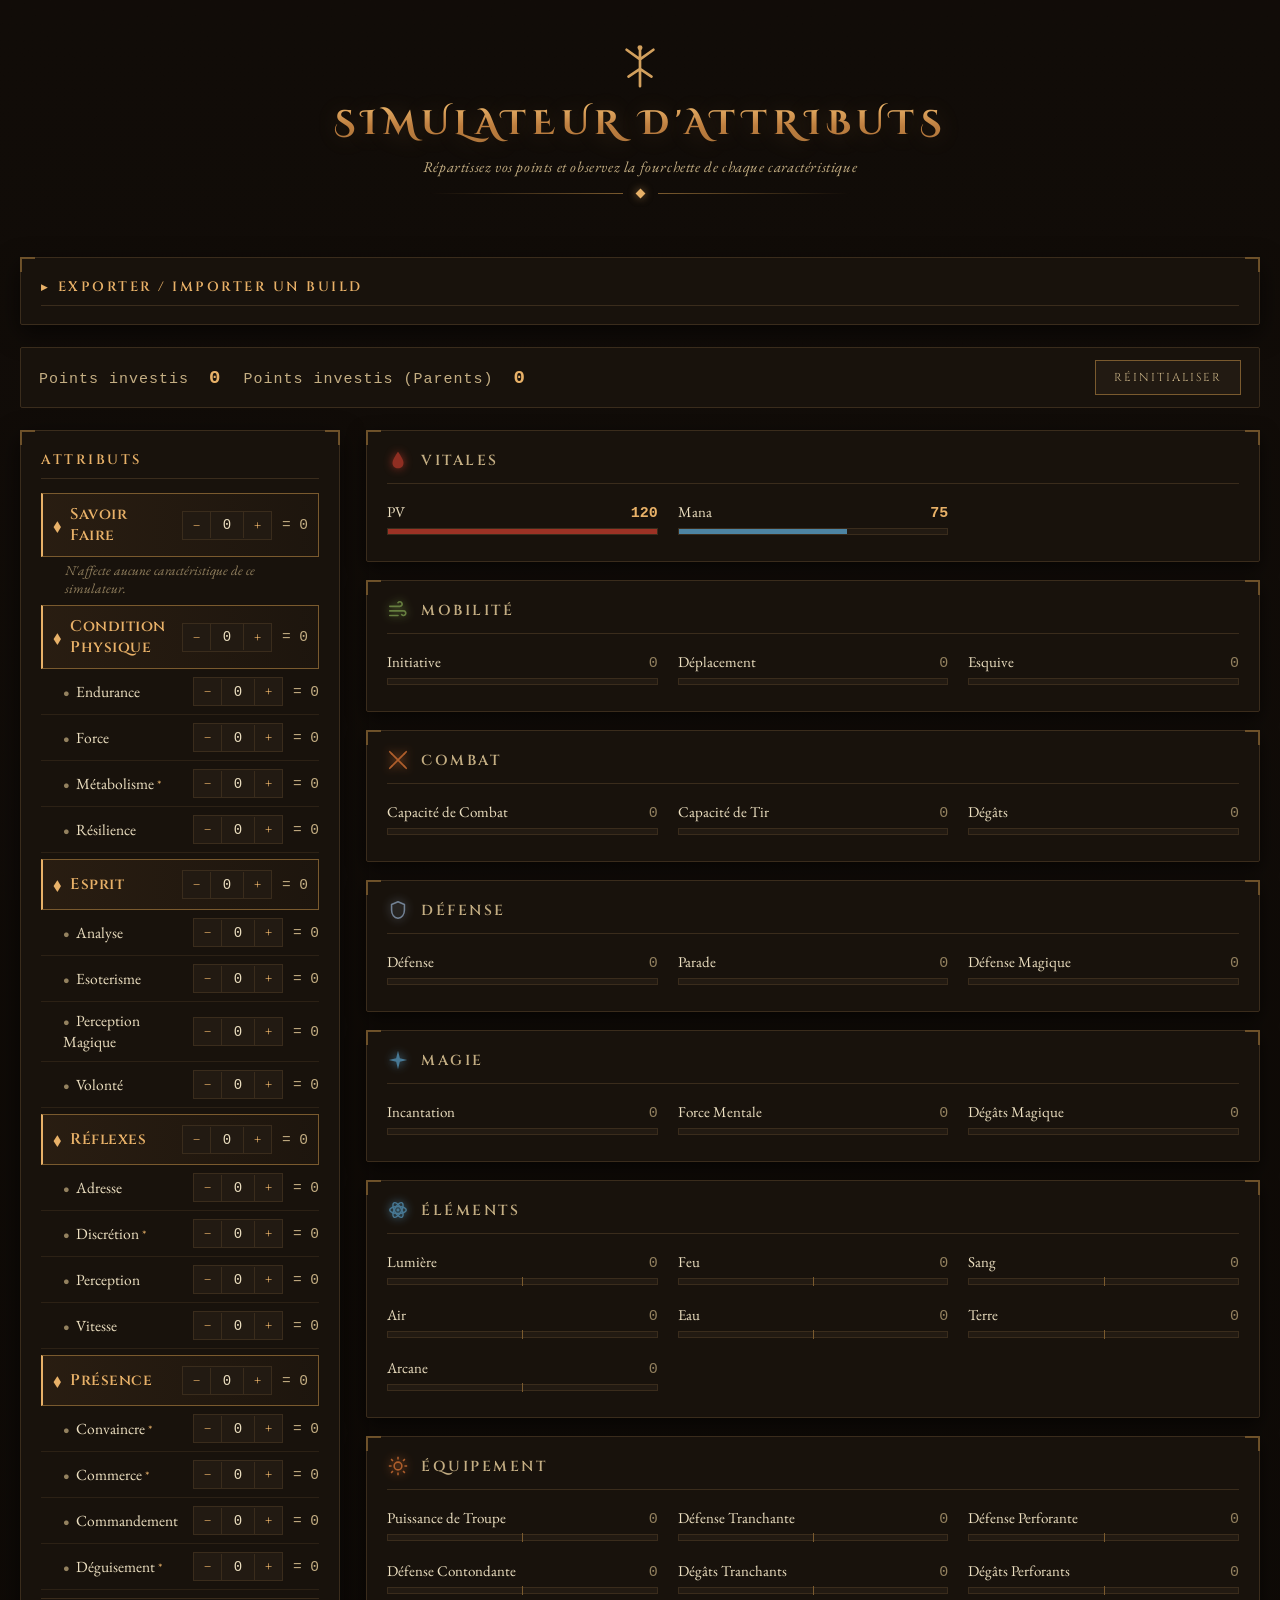
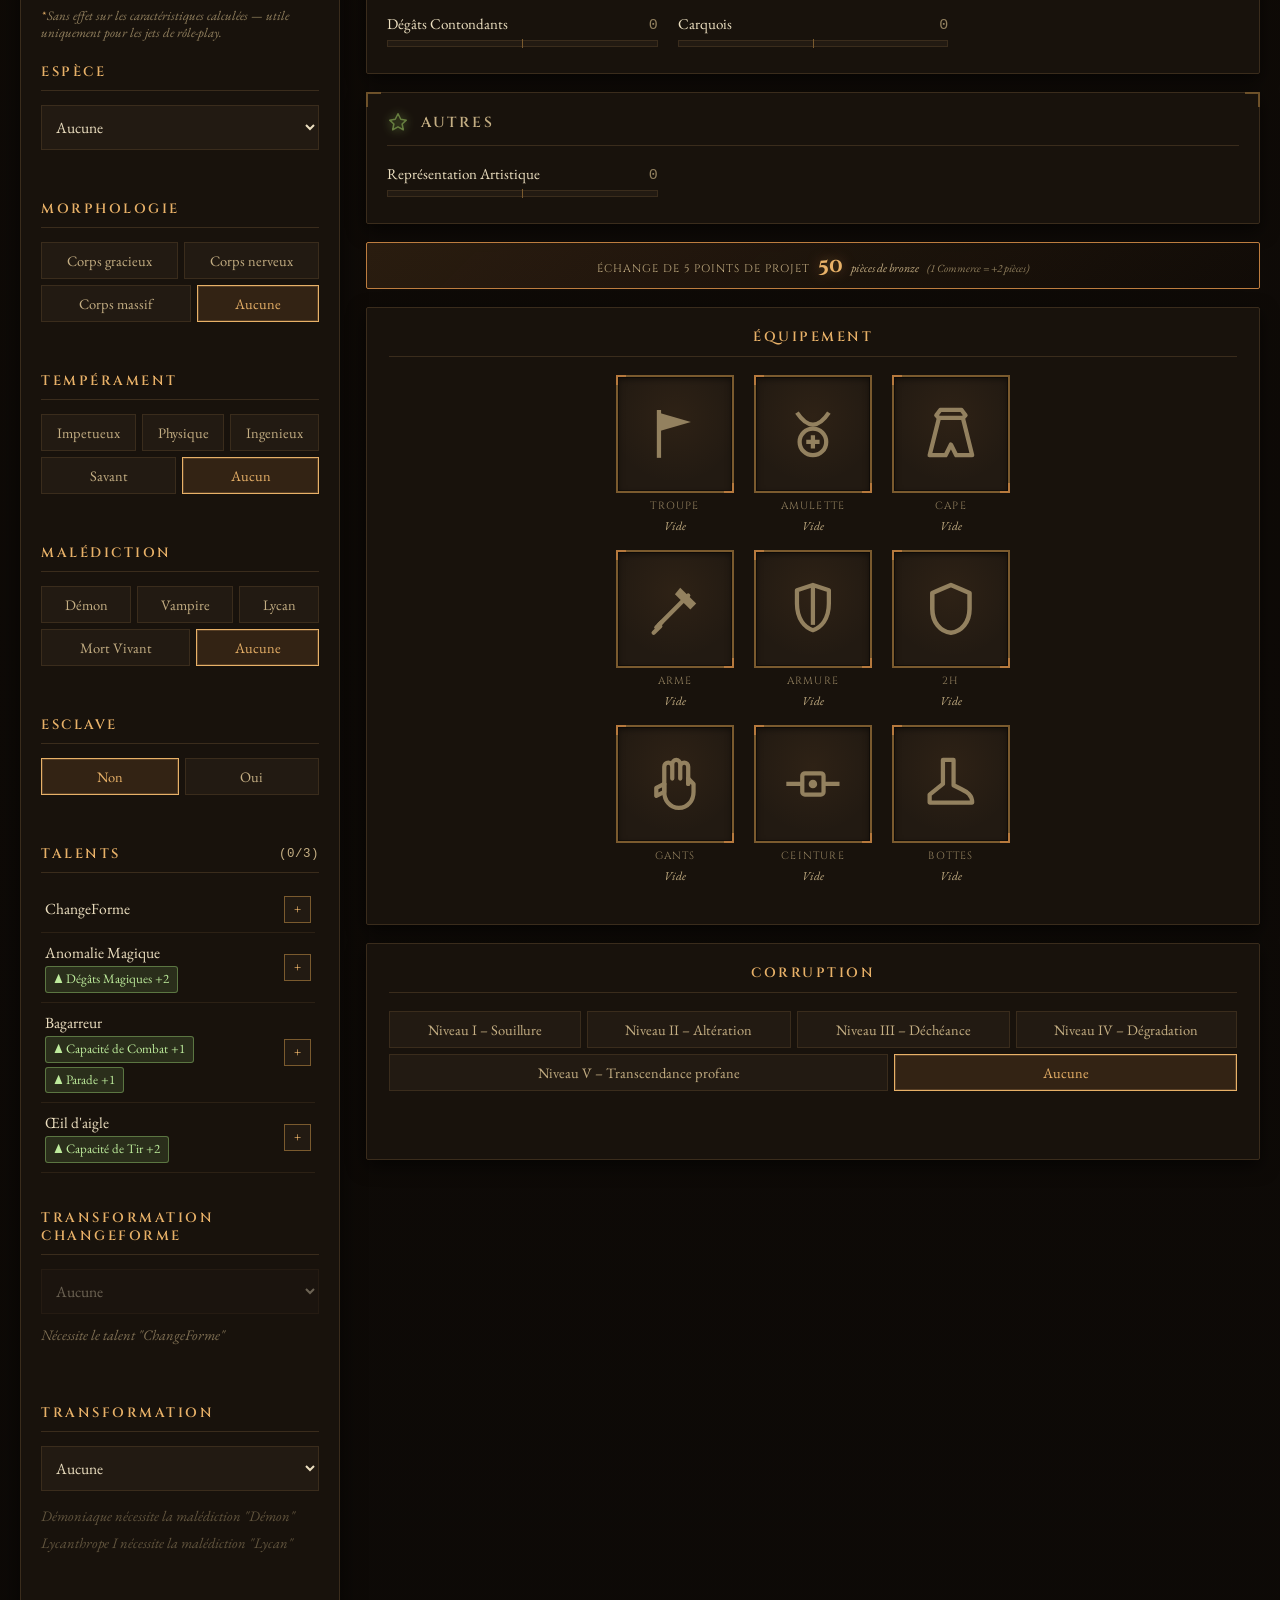
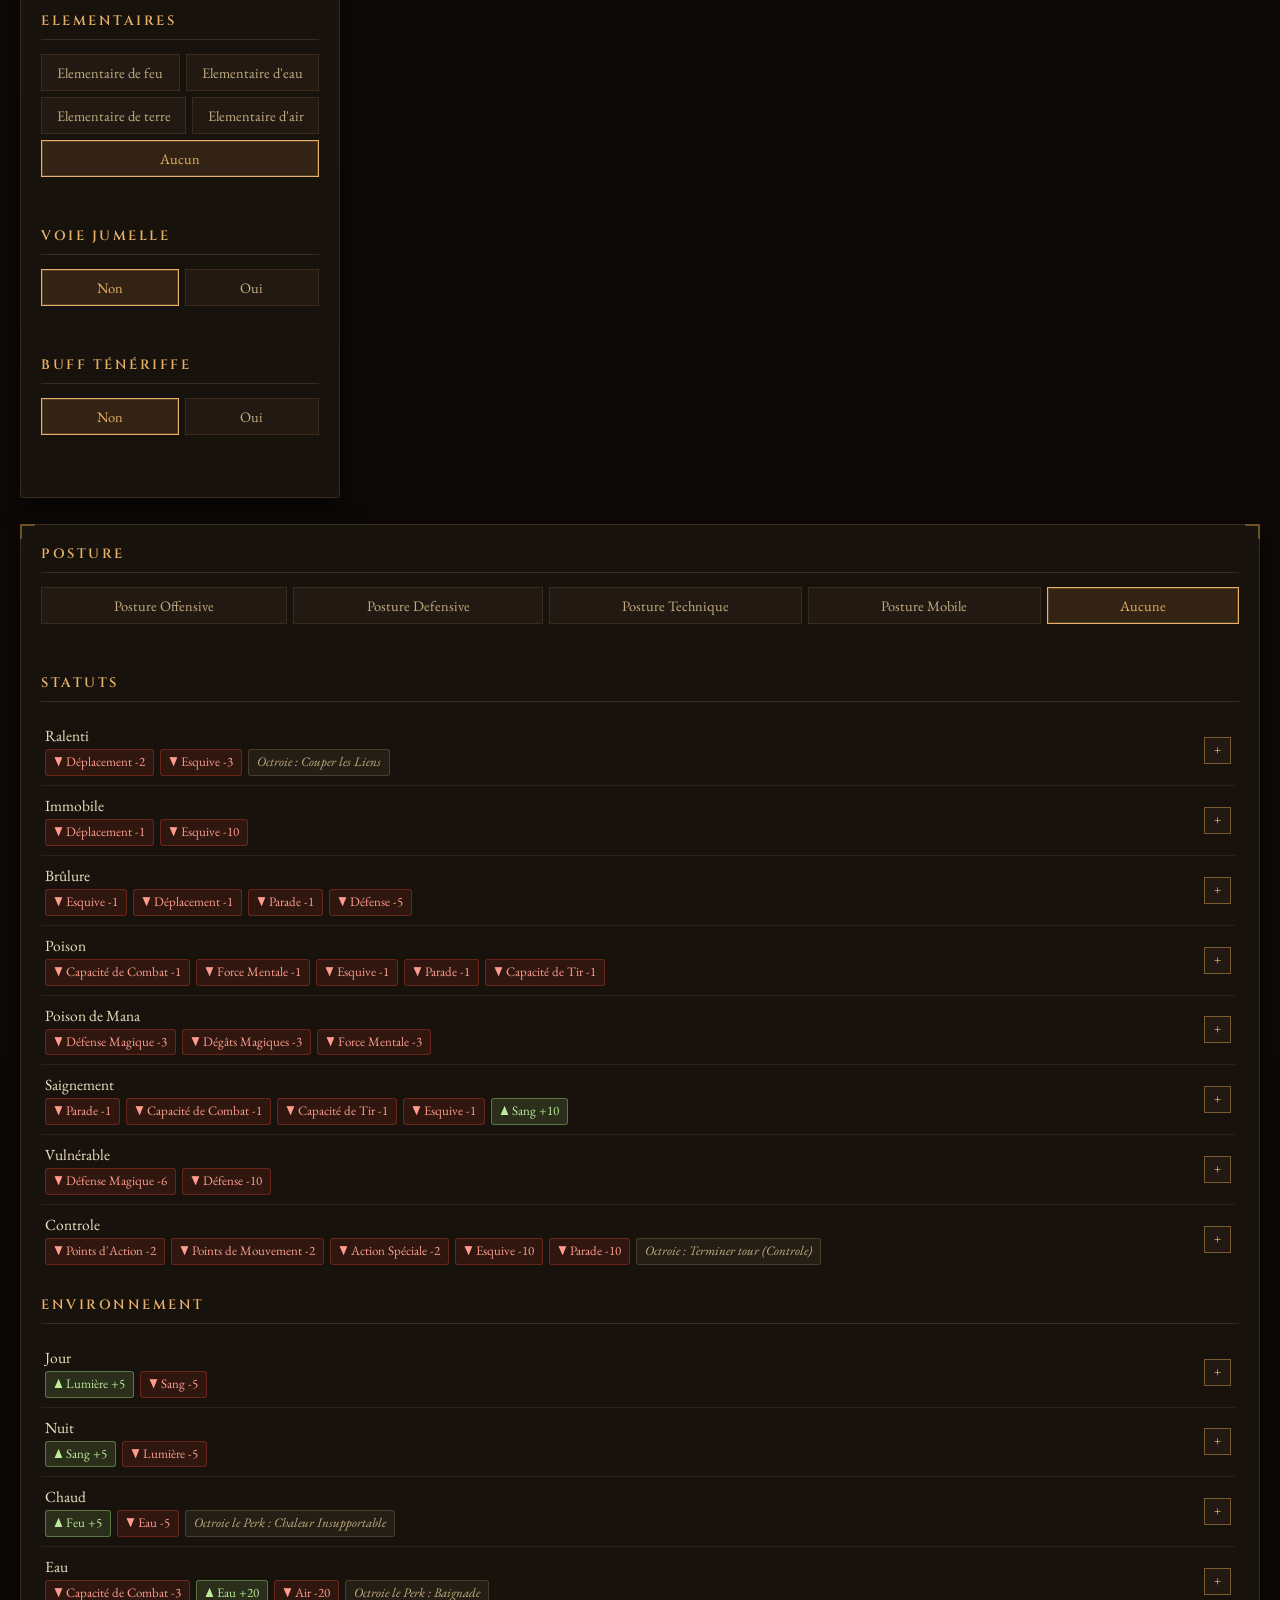
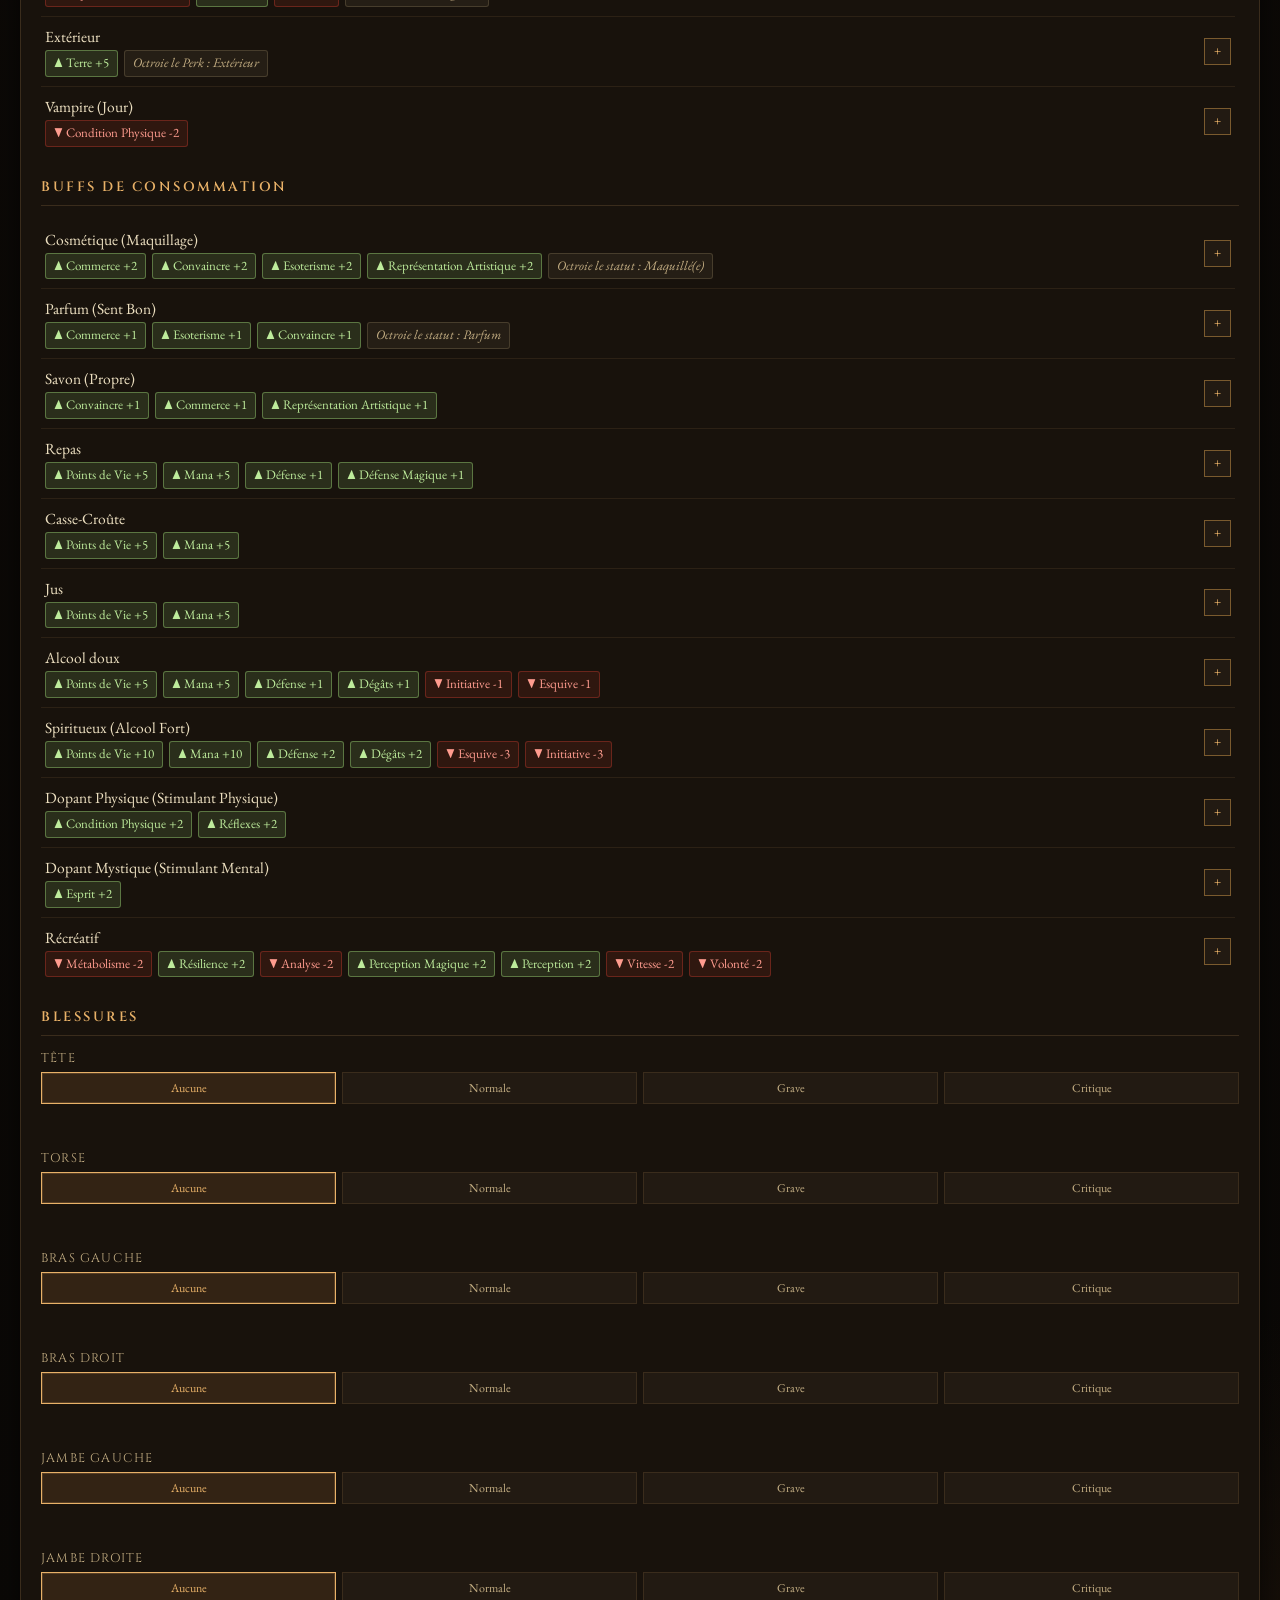
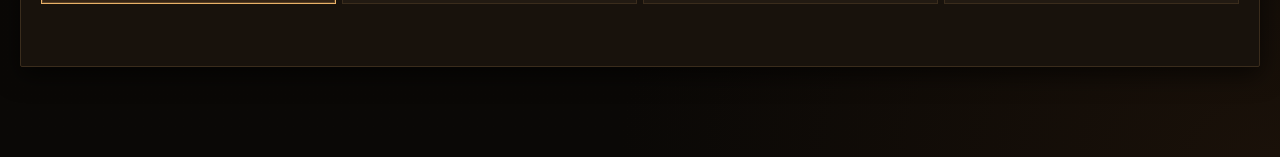
==== commit b39156f3: "Add files via upload" ====
--- a/index.html
+++ b/index.html
@@ -30,8 +30,6 @@
     --combat: #c0672f;
     --defense: #7c8ea3;
     --magie: #4d84a3;
-    --erp-pos: #f29ac4;
-    --erp-neg: #9aa6f0;
     --shadow-deep: rgba(0,0,0,0.6);
     --font-display: 'Cinzel', Georgia, serif;
     --font-deco: 'Cinzel Decorative', 'Cinzel', Georgia, serif;
@@ -230,21 +228,6 @@
     text-shadow: 0 2px 24px rgba(232,177,104,0.18);
     margin: 0 0 10px;
   }
-  .page-link{
-    display:inline-block;
-    margin-top: 14px;
-    font-family: var(--font-display);
-    font-size: 11.5px;
-    letter-spacing: 2px;
-    text-transform: uppercase;
-    color: var(--text-dim);
-    text-decoration: none;
-    border: 1px solid var(--border-bright);
-    background: var(--surface-2);
-    padding: 7px 16px;
-    transition: all 0.2s ease;
-  }
-  .page-link:hover{ color: var(--bronze-bright); border-color: var(--bronze-bright); background: rgba(189,125,63,0.12); }
   header p{
     font-family: var(--font-body);
     color: var(--text-dim);
@@ -476,16 +459,6 @@
     font-family: var(--font-body);
     font-weight: normal;
     font-style: italic;
-  }
-  .stat-chip.erp-pos{
-    color: var(--erp-pos);
-    background: rgba(242,154,196,0.14);
-    border: 1px solid rgba(242,154,196,0.5);
-  }
-  .stat-chip.erp-neg{
-    color: var(--erp-neg);
-    background: rgba(154,166,240,0.14);
-    border: 1px solid rgba(154,166,240,0.5);
   }
   .talent-effect .stat-chip{ margin: 0; }
 
@@ -971,16 +944,6 @@
   }
 
   .paperdoll-descriptions{ margin-top: 18px; }
-  .erp-stats{
-    display:flex; flex-wrap:wrap; justify-content:center; gap: 4px 12px;
-    margin-top: 14px; padding-top: 8px;
-    border-top: 1px dashed var(--border);
-    font-size: 11px; letter-spacing: 0.3px;
-    color: var(--text-faint); opacity: 0.75;
-  }
-  .erp-stats-label{ text-transform: uppercase; letter-spacing: 1.5px; }
-  .erp-stats .erp-pos{ color: var(--erp-pos); }
-  .erp-stats .erp-neg{ color: var(--erp-neg); }
   .equip-desc-block{
     display:none;
     padding: 10px 12px;
@@ -1007,16 +970,11 @@
 
   .equip-desc-block .age-desc{ margin-bottom: 0; min-height: 0; }
 
-  .injury-selector .injury-btn{ flex: 1 1 0; min-width: 0; font-size: 11.5px; padding: 7px 4px; }
-  .injury-btn.sev-blessure.active{
+  .injury-selector .injury-btn{ flex: 1 1 0; font-size: 12px; padding: 7px 6px; }
+  .injury-btn.sev-normale.active{
     background: rgba(212,175,86,0.16);
     border-color: var(--gold);
     color: var(--gold);
-  }
-  .injury-btn.sev-majeure.active{
-    background: rgba(201,140,66,0.18);
-    border-color: #c98c42;
-    color: #d9a05a;
   }
   .injury-btn.sev-grave.active{
     background: rgba(192,103,47,0.2);
@@ -1028,6 +986,7 @@
     border-color: var(--vitales);
     color: #e8776a;
   }
+  .injury-btn:disabled{ opacity: 0.3; cursor: not-allowed; }
 
   /* ---- Panneau Export / Import de build (menu déroulant, sections séparées) ---- */
   .io-panel{ margin-bottom: 22px; padding-bottom: 4px; }
@@ -1114,7 +1073,6 @@
     <h1>Simulateur d'Attributs</h1>
     <p>Répartissez vos points et observez la fourchette de chaque caractéristique</p>
     <div class="hero-rule"><span class="diamond" id="hitcalcTrigger"></span></div>
-    <a class="page-link" href="abilities.html">Encyclopédie des Aptitudes →</a>
   </header>
 
   <div class="hitcalc-menu" id="hitcalcMenu">
@@ -1230,8 +1188,8 @@
 
   <div class="toolbar">
     <div class="points-group">
-      <div class="total-points">Points investis&nbsp; <b id="totalPoints">0</b> / 23</div>
-      <div class="total-points">Points investis (Parents)&nbsp; <b id="parentPoints">0</b> / 2</div>
+      <div class="total-points">Points investis&nbsp; <b id="totalPoints">0</b></div>
+      <div class="total-points">Points investis (Parents)&nbsp; <b id="parentPoints">0</b></div>
     </div>
     <button class="reset" id="resetBtn">Réinitialiser</button>
   </div>
@@ -1323,8 +1281,59 @@
   <footer></footer>
 </div>
 
-<script src="data.js"></script>
 <script>
+// ---- Données extraites du tableau ----
+// effet: [min, max] gain par point investi dans l'attribut
+const ATTRIBUTES = [
+  { key: 'force', label: 'Force', effects: {
+      capCombat: [0.355, 0.355], parade: [0.497, 0.497], degats: [2, 2]
+  }},
+  { key: 'analyse', label: 'Analyse', effects: {
+      capTir: [0.213, 0.213], forceMentale: [0.142, 0.142], degats: [0.5, 0.5], degatsMagique: [0.5, 0.5], puissanceTroupe: [0.8, 0.8]
+  }},
+  { key: 'addresse', label: 'Adresse', effects: {
+      capCombat: [0.355, 0.355], capTir: [0.497, 0.497], esquive: [0.142, 0.142], parade: [0.213, 0.213], defense: [0.15, 0.15], degats: [0.25, 0.25]
+  }},
+  { key: 'endurance', label: 'Endurance', effects: {
+      pv: [3, 3], mana: [2.5, 2.5], deplacement: [0.09, 0.09], parade: [0.284, 0.284], defense: [0.3, 0.3], defenseMagique: [0.15, 0.15]
+  }},
+  { key: 'resilience', label: 'Résilience', effects: {
+      pv: [2, 2], defense: [0.45, 0.45]
+  }, desc: 'Diminue les dégâts pris en début de tour des statuts Saignement et Brûlure.' },
+  { key: 'volonte', label: 'Volonté', effects: {
+      pv: [0.5, 0.5], mana: [1.25, 1.25], initiative: [0.355, 0.355], forceMentale: [0.71, 0.71], defenseMagique: [0.45, 0.45], degatsMagique: [1.25, 1.25], incantation: [0.142, 0.142]
+  }},
+  { key: 'perceptionMagique', label: 'Perception Magique', effects: {
+      mana: [1.25, 1.25], defenseMagique: [0.3, 0.3], degatsMagique: [1, 1], incantation: [0.142, 0.142]
+  }},
+  { key: 'vitesse', label: 'Vitesse', effects: {
+      initiative: [0.497, 0.497], deplacement: [0.21, 0.21], capCombat: [0.284, 0.284], esquive: [0.994, 0.994]
+  }},
+  { key: 'perception', label: 'Perception', effects: {
+      initiative: [0.142, 0.142], capCombat: [0, 0], capTir: [0.355, 0.355]
+  }},
+  // Sous-attributs sans effet sur les caractéristiques calculées : utiles uniquement pour les jets de rôle-play
+  { key: 'metabolisme', label: 'Métabolisme', effects: {}, rp: true, desc: 'Diminue les dégâts pris en début de tour du statut Poison.' },
+  { key: 'enseignement', label: 'Esoterisme', effects: {
+      incantation: [0.71, 0.71]
+  } },
+  { key: 'discretion', label: 'Discrétion', effects: {}, rp: true },
+  { key: 'convaincre', label: 'Convaincre', effects: {}, rp: true },
+  { key: 'commerce', label: 'Commerce', effects: {}, rp: true },
+  { key: 'commandement', label: 'Commandement', effects: {
+      forceMentale: [0.142, 0.142], puissanceTroupe: [1.2, 1.2]
+  }},
+  { key: 'deguisement', label: 'Déguisement', effects: {}, rp: true },
+];
+
+const STATS = {
+  pv: 'PV', mana: 'Mana', initiative: 'Initiative', deplacement: 'Déplacement',
+  capCombat: 'Capacité de Combat', capTir: 'Capacité de Tir', forceMentale: 'Force Mentale',
+  incantation: 'Incantation',
+  esquive: 'Esquive', parade: 'Parade', defense: 'Défense', degats: 'Dégâts',
+  defenseMagique: 'Défense Magique', degatsMagique: 'Dégâts Magique'
+};
+
 // ---- Table inverse : pour chaque caractéristique, quels attributs y contribuent et de combien ----
 // Triée du plus haut au plus bas impact (par la valeur maximale par point)
 const STAT_ATTRIBUTE_SOURCES = {};
@@ -1337,6 +1346,255 @@
 });
 Object.values(STAT_ATTRIBUTE_SOURCES).forEach(list => list.sort((a, b) => b.max - a.max));
 
+// ---- Tempéraments : bonus/malus sur les stats parentes ----
+// Une stat parente donne son plein montant à CHACUNE de ses sous-stats (pas de répartition)
+const TEMPERAMENTS = {
+  "Impetueux": { conditionPhysique: 1, presence: 2, savoirFaire: 1, reflexes: 1 },
+  "Physique":  { conditionPhysique: 2, savoirFaire: 3 },
+  "Ingenieux": { esprit: 1, savoirFaire: 4 },
+  "Savant":    { conditionPhysique: -1, esprit: 2, savoirFaire: 4 },
+};
+
+// Sous-stats de chaque stat parente qui existent dans ce simulateur
+// (Métabolisme, Discrétion, Convaincre, Commerce, Déguisement et Savoir Faire
+// n'affectent aucune caractéristique dérivée du tableau et ne sont donc pas calculés ici)
+const PARENT_TO_ATTR = {
+  conditionPhysique: ['endurance', 'force', 'metabolisme', 'resilience'],
+  esprit: ['analyse', 'enseignement', 'perceptionMagique', 'volonte'],
+  reflexes: ['addresse', 'discretion', 'perception', 'vitesse'],
+  presence: ['convaincre', 'commerce', 'commandement', 'deguisement'],
+};
+
+// Structure d'affichage : stat parente -> sous-attributs correspondants dans ce simulateur
+const PARENT_GROUPS = [
+  { key: 'savoirFaire', label: 'Savoir Faire', children: [] },
+  { key: 'conditionPhysique', label: 'Condition Physique', children: ['endurance', 'force', 'metabolisme', 'resilience'] },
+  { key: 'esprit', label: 'Esprit', children: ['analyse', 'enseignement', 'perceptionMagique', 'volonte'] },
+  { key: 'reflexes', label: 'Réflexes', children: ['addresse', 'discretion', 'perception', 'vitesse'] },
+  { key: 'presence', label: 'Présence', children: ['convaincre', 'commerce', 'commandement', 'deguisement'] },
+];
+
+// ---- Morphologie : bonus fixes sur les stats parentes ----
+const MORPHOLOGIES = {
+  "Corps gracieux": { presence: 1 },
+  "Corps nerveux": { reflexes: 1 },
+  "Corps massif": { conditionPhysique: 1 },
+};
+
+// ---- Espèce : bonus sur les stats parentes + bonus fixes sur certaines caractéristiques ----
+// flatStats utilise directement les clés de STATS (pv, defense, deplacement, ...)
+// notes = éléments purement descriptifs (aptitudes, résistances) sans impact sur les calculs
+const SPECIES = {
+  "Humain": { parents: { savoirFaire: 2, conditionPhysique: 2, esprit: 2, reflexes: 2, presence: 2 }, flatStats: {}, elemental: {}, notes: [] },
+  "Géant": { parents: { savoirFaire: 0, conditionPhysique: 4, esprit: 0, reflexes: 1, presence: 1 }, flatStats: { defense: 2, deplacement: -1 }, elemental: {}, notes: ['Octroie : Frappe de Géant'] },
+  "Diable": { parents: { conditionPhysique: 2, esprit: 2, reflexes: 2, presence: 3, savoirFaire: 1 }, flatStats: {}, elemental: { lumiere: -10 }, notes: ['Octroie : Pacte Démoniaque'] },
+  "Drow": { parents: { conditionPhysique: 3, reflexes: 2, esprit: 2, presence: 2, savoirFaire: 1 }, flatStats: {}, elemental: {}, notes: [] },
+  "Céleste": { parents: { esprit: 3, reflexes: 2, presence: 2, savoirFaire: 1, conditionPhysique: 2 }, flatStats: {}, elemental: { sang: -10 }, notes: [] },
+  "Esprit": { parents: { esprit: 3, presence: 3, savoirFaire: 2, conditionPhysique: 1, reflexes: 1 }, flatStats: {}, elemental: {}, notes: [] },
+  "Sirène": { parents: { esprit: 2, reflexes: 2, presence: 3, savoirFaire: 1, conditionPhysique: 1 }, flatStats: {}, elemental: { air: -5, eau: 5 }, notes: ['Octroie : Charme', 'Octroie : Présence Hypnotisante'] },
+  "Nain": { parents: { savoirFaire: 3, conditionPhysique: 4, reflexes: 1 }, flatStats: {}, elemental: {}, notes: [] },
+  "Gobelin": { parents: { savoirFaire: 4, reflexes: 3, conditionPhysique: 1 }, flatStats: { pv: -25 }, elemental: {}, notes: [] },
+  "Orc": { parents: { conditionPhysique: 4, reflexes: 2, presence: 1 }, flatStats: { deplacement: -1, pv: 5 }, elemental: {}, notes: [] },
+  "Drakheide": { parents: { conditionPhysique: 4, reflexes: 2, presence: 1 }, flatStats: { deplacement: -1, pv: 5 }, elemental: {}, notes: ['Octroie : Coup de griffes', 'Octroie : Coup de caudale'] },
+  "Elfe": { parents: { esprit: 3, reflexes: 2, presence: 3, conditionPhysique: 1, savoirFaire: 1 }, flatStats: {}, elemental: {}, notes: [] },
+  "Semi-Hommes": { parents: { savoirFaire: 2, conditionPhysique: 1, esprit: 3, reflexes: 2, presence: 2 }, flatStats: {}, elemental: {}, notes: [] },
+};
+
+const STAT_LABELS_SHORT = { pv: 'PV', defense: 'Défense', deplacement: 'Déplacement' };
+const PARENT_LABELS_SHORT = { conditionPhysique: 'Condition Physique', esprit: 'Esprit', reflexes: 'Réflexes', presence: 'Présence', savoirFaire: 'Savoir Faire' };
+
+// ---- Malédiction : effets directs sur les attributs de base + bonus fixes sur certaines caractéristiques ----
+// attrDelta agit DIRECTEMENT sur les attributs (pas via les stats parentes, contrairement à Tempérament/Morphologie/Espèce)
+const CURSES = {
+  "Démon": { attrDelta: {}, flatStats: {}, elemental: { lumiere: -10 }, notes: ['Octroie : Charme', 'Octroie : Pacte Démoniaque', 'Octroie : Transformation Démoniaque'] },
+  "Vampire": { attrDelta: {}, flatStats: { forceMentale: 1, capCombat: 1 }, elemental: { sang: 10, lumiere: -10, feu: -20 }, notes: ['Octroie : Présence Hypnotisante', 'Octroie : Charme', 'Octroie : Sucer le Sang'] },
+  "Lycan": { attrDelta: {}, flatStats: {}, elemental: { lumiere: -20, sang: 10 }, notes: ['Octroie : Transformation Lycanthrope I'] },
+  "Mort Vivant": { attrDelta: {}, flatStats: {}, elemental: { lumiere: -30, feu: -30 }, notes: ['Immunisé au Saignement', 'Immunisé au Poison'] },
+};
+
+// ---- Corruption : un seul niveau actif à la fois (paliers non cumulables) ----
+// attrDelta agit DIRECTEMENT sur les attributs, comme la Malédiction
+const CORRUPTION = {
+  "Niveau I – Souillure": {
+    description: "Les premiers stigmates apparaissent. La peau se décolore, les yeux deviennent anormalement brillants et une sensation de froid accompagne désormais le personnage.",
+    attrDelta: { endurance: -1 },
+    flatStats: { incantation: 1, degatsMagique: 2 },
+    elemental: { lumiere: -1 },
+    notes: [],
+  },
+  "Niveau II – Altération": {
+    description: "Les veines s'assombrissent et une aura malsaine devient perceptible. Le corps commence à peiner à suivre la puissance qu'il canalise.",
+    attrDelta: { endurance: -2 },
+    flatStats: { incantation: 2, degatsMagique: 4 },
+    elemental: { lumiere: -2 },
+    notes: [],
+  },
+  "Niveau III – Déchéance": {
+    description: "Les traits se déforment, le sommeil devient agité et le personnage inspire instinctivement la méfiance. Son esprit s'élève tandis que son corps s'affaiblit.",
+    attrDelta: { endurance: -1, resilience: -1, metabolisme: -1, vitesse: -2 },
+    flatStats: { incantation: 3, degatsMagique: 6 },
+    elemental: { lumiere: -6 },
+    notes: [],
+  },
+  "Niveau IV – Dégradation": {
+    description: "La corruption est visible au premier regard. La chair porte les marques de la magie noire et le corps commence à céder sous son propre pouvoir.",
+    attrDelta: { endurance: -2, resilience: -2, metabolisme: -2, vitesse: -3 },
+    flatStats: { incantation: 4, degatsMagique: 8 },
+    elemental: { lumiere: -8 },
+    notes: [],
+  },
+  "Niveau V – Transcendance profane": {
+    description: "Le personnage n'est plus tout à fait mortel. Sa puissance magique atteint son apogée, mais son corps est devenu un simple réceptacle sur le point de céder sous les forces qui le traversent.",
+    attrDelta: { endurance: -5, resilience: -3, metabolisme: -3, vitesse: -5 },
+    flatStats: { incantation: 5, degatsMagique: 10 },
+    elemental: { lumiere: -10 },
+    notes: [],
+  },
+};
+
+// ---- Élémentaires : bascule unique, effets directs sur les stats élémentaires ----
+const ELEMENTAIRES = {
+  "Elementaire de feu":  { elemental: { feu: 15, eau: -15 } },
+  "Elementaire d'eau":   { elemental: { eau: 15, air: -15 } },
+  "Elementaire de terre": { elemental: { terre: 15, feu: -15 } },
+  "Elementaire d'air":   { elemental: { air: 15, terre: -15 } },
+};
+
+// ---- Statut Esclave : bascule Oui/Non, effets directs sur les attributs ----
+// ---- Transformation : bascule unique parmi les formes disponibles (Démoniaque / Lycanthrope I) ----
+const TRANSFORMATIONS = {
+  "Démoniaque": { flatStats: { parade: 1, defenseMagique: 2, degatsMagique: 2, degats: 2, defense: 2, forceMentale: 1 }, elemental: { lumiere: -20 }, notes: ['Octroie : Présence Hypnotisante', 'Octroie : Reprendre Forme Humaine'] },
+  "Lycanthrope I": { flatStats: {}, extraStats: { degTranchant: 30, degPerforant: 30, degContondant: 30, defTranchante: 17, defPerforante: 17, defContondante: 17 }, elemental: { lumiere: -20 }, notes: ['Octroie : Coup de Griffes', 'Octroie : Bond Puissant', 'Octroie : Morsure', 'Octroie : Reprendre Forme Humaine', 'Octroie : Faire Saigner'] },
+};
+
+// ---- Transformation Changeforme : bascule unique parmi les formes disponibles, nécessite le talent "ChangeForme" ----
+const TRANSFORMATIONS_CHANGEFORME = {
+  "Aquatique": { flatStats: {}, elemental: { air: -5, eau: 5 }, notes: ['Octroie : Coup de Caudale', 'Octroie : Reprendre Forme Humaine', 'Octroie : Crachat Puissant'] },
+  "Araignée": { flatStats: { deplacement: 1 }, elemental: {}, notes: ['Octroie : Reprendre Forme Humaine', 'Octroie : Coup Venimeux', 'Octroie : Produire Toxine', 'Octroie : Tisser Toile'] },
+  "Aviaire": { flatStats: {}, elemental: {}, notes: ['Octroie : Coup de griffes', 'Octroie : Reprendre forme Humaine', 'Octroie : Bond Ailé'] },
+  "Dragon": { flatStats: {}, elemental: {}, notes: ['Octroie : Bond', 'Octroie : Reprendre Forme Humaine', 'Octroie : Souffle Enflammé'] },
+  "Canidé": { flatStats: { capCombat: 1 }, elemental: {}, notes: ['Octroie : Bond', 'Octroie : Morsure', 'Octroie : Reprendre Forme Humaine'] },
+  "Cervidé": { flatStats: { esquive: 1 }, elemental: {}, notes: ['Octroie : Bond', 'Octroie : Reprendre Forme Humaine', 'Octroie : Empaler'] },
+  "Félin": { flatStats: { esquive: 1 }, elemental: {}, notes: ['Octroie : Coup de Griffes', 'Octroie : Bond', 'Octroie : Reprendre Forme Humaine'] },
+  "Vulpes": { flatStats: { esquive: 1 }, elemental: {}, notes: ['Octroie : Bond', 'Octroie : Morsure', 'Octroie : Reprendre Forme Humaine'] },
+  "Lagomorphe": { flatStats: { initiative: 1 }, elemental: {}, notes: ['Octroie : Bond Puissant', 'Octroie : Reprendre Forme Humaine'] },
+  "Urside": { flatStats: { defense: 2 }, elemental: {}, notes: ['Octroie : Reprendre Forme Humaine', 'Octroie : Empaler', 'Octroie : Renverser'] },
+  "Reptilien": { flatStats: {}, elemental: {}, notes: ['Octroie : Coup de Caudale', 'Octroie : Reprendre Forme Humaine', 'Octroie : Produire Toxine', 'Octroie : Coup Venimeux'] },
+};
+
+// ---- Posture : bascule unique parmi les postures de combat ----
+const POSTURES = {
+  "Posture Offensive": { flatStats: { degats: 5, defense: -5, capCombat: 3, esquive: -3 } },
+  "Posture Defensive": { flatStats: { defense: 5, degats: -5, parade: 3, deplacement: -1 } },
+  "Posture Technique": { flatStats: { capCombat: 3, esquive: -3, parade: 3, defense: -2 } },
+  "Posture Mobile": { flatStats: { deplacement: 1, esquive: 3, capCombat: -3, parade: -3, degats: -5 } },
+};
+
+const ESCLAVE = {
+  attrDelta: { addresse: -3, vitesse: -3, force: -3, endurance: 1, resilience: 1, metabolisme: 1 },
+  parentDelta: { savoirFaire: 3 },
+  flatStats: {},
+  elemental: {},
+  notes: ['Octroie le statut : Esclave'],
+};
+
+// ---- Buff Ténériffe : bascule Oui/Non ----
+const TENERIFFE = {
+  attrDelta: { perception: 1 },
+  flatStats: { defense: 2, defenseMagique: 2, pv: 50 },
+  elemental: {},
+  notes: ['Octroie : Sentir Proie', 'Octroie : Chœur de Ténériffe', 'Octroie : Coup de Griffes', 'Octroie : Coup de Caudale'],
+};
+
+// ---- Voie Jumelle : bascule Oui/Non ----
+// ---- Buffs de consommation : cumulables, sans limite de sélection ----
+// parentDelta -> cascade sur les sous-attributs via PARENT_TO_ATTR (comme le Tempérament/l'Espèce)
+// attrDelta -> effet direct sur un attribut précis
+// flatStats -> effet direct sur une caractéristique finale déjà calculée
+const CONSUMABLES = {
+  "Cosmétique (Maquillage)": { parentDelta: {}, attrDelta: { commerce: 2, convaincre: 2, enseignement: 2 }, flatStats: {}, otherStats: { representationArtistique: 2 }, notes: ['Octroie le statut : Maquillé(e)'] },
+  "Parfum (Sent Bon)": { parentDelta: {}, attrDelta: { commerce: 1, enseignement: 1, convaincre: 1 }, flatStats: {}, notes: ['Octroie le statut : Parfum'] },
+  "Savon (Propre)": { parentDelta: {}, attrDelta: { convaincre: 1, commerce: 1 }, flatStats: {}, otherStats: { representationArtistique: 1 }, notes: [] },
+  "Repas": { parentDelta: {}, attrDelta: {}, flatStats: { pv: 5, mana: 5, defense: 1, defenseMagique: 1 }, notes: [], category: 'nourriture' },
+  "Casse-Croûte": { parentDelta: {}, attrDelta: {}, flatStats: { pv: 5, mana: 5 }, notes: [], category: 'nourriture' },
+  "Jus": { parentDelta: {}, attrDelta: {}, flatStats: { pv: 5, mana: 5 }, notes: [], category: 'boisson' },
+  "Alcool doux": { parentDelta: {}, attrDelta: {}, flatStats: { pv: 5, mana: 5, defense: 1, degats: 1, initiative: -1, esquive: -1 }, notes: [], category: 'boisson' },
+  "Spiritueux (Alcool Fort)": { parentDelta: {}, attrDelta: {}, flatStats: { pv: 10, mana: 10, defense: 2, degats: 2, esquive: -3, initiative: -3 }, notes: [], category: 'boisson' },
+  "Dopant Physique (Stimulant Physique)": { parentDelta: { conditionPhysique: 2, reflexes: 2 }, attrDelta: {}, flatStats: {}, notes: [], category: null },
+  "Dopant Mystique (Stimulant Mental)": { parentDelta: { esprit: 2 }, attrDelta: {}, flatStats: {}, notes: [], category: null },
+  "Récréatif": { parentDelta: {}, attrDelta: { metabolisme: -2, resilience: 2, analyse: -2, perceptionMagique: 2, perception: 2, vitesse: -2, volonte: -2 }, flatStats: {}, notes: [] },
+};
+
+const VOIE_JUMELLE = {
+  flatStats: { capCombat: 1, parade: 1, degats: 2, defense: 2 },
+};
+
+// ---- Statuts : effets cumulables (plusieurs actifs en même temps), sans limite de sélection ----
+const STATUSES = {
+  "Ralenti": { flatStats: { deplacement: -2, esquive: -3 }, elemental: {}, notes: ['Octroie : Couper les Liens'] },
+  "Immobile": { flatStats: { deplacement: -1, esquive: -10 }, elemental: {}, notes: [] },
+  "Brûlure": { flatStats: { esquive: -1, deplacement: -1, parade: -1, defense: -5 }, elemental: {}, notes: [] },
+  "Poison": { flatStats: { capCombat: -1, forceMentale: -1, esquive: -1, parade: -1, capTir: -1 }, elemental: {}, notes: [] },
+  "Poison de Mana": { flatStats: { defenseMagique: -3, degatsMagique: -3, forceMentale: -3 }, elemental: {}, notes: [] },
+  "Saignement": { flatStats: { parade: -1, capCombat: -1, capTir: -1, esquive: -1 }, elemental: { sang: 10 }, notes: [] },
+  "Vulnérable": { flatStats: { defenseMagique: -6, defense: -10 }, elemental: {}, notes: [] },
+  "Controle": { flatStats: { pointsAction: -2, pointsMouvement: -2, actionSpeciale: -2, esquive: -10, parade: -10 }, elemental: {}, notes: ['Octroie : Terminer tour (Controle)'] },
+};
+
+// ---- Blessures : par emplacement du corps, sévérité Normale ou Critique ----
+// Certains emplacements/sévérités seront complétés plus tard ; seules les combinaisons définies ci-dessous apparaissent dans les listes.
+const INJURY_LOCATIONS = [
+  { key: 'tete', label: 'Tête' },
+  { key: 'torse', label: 'Torse' },
+  { key: 'brasGauche', label: 'Bras Gauche' },
+  { key: 'brasDroit', label: 'Bras Droit' },
+  { key: 'jambeGauche', label: 'Jambe Gauche' },
+  { key: 'jambeDroite', label: 'Jambe Droite' },
+];
+const INJURIES = {
+  tete: {
+    normale: { parentDelta: { conditionPhysique: -1, esprit: -1, reflexes: -1, presence: -1 }, flatStats: {}, notes: [] },
+    grave: { parentDelta: { conditionPhysique: -2, esprit: -2, reflexes: -2, presence: -2 }, flatStats: {}, notes: [] },
+    critique: { parentDelta: { conditionPhysique: -4, esprit: -4, reflexes: -4, presence: -4 }, flatStats: {}, notes: [] },
+  },
+  torse: {
+    normale: { parentDelta: { conditionPhysique: -1, reflexes: -1 }, flatStats: {}, notes: [] },
+    grave: { parentDelta: { conditionPhysique: -2, reflexes: -2 }, flatStats: {}, notes: [] },
+    critique: { parentDelta: { conditionPhysique: -4, reflexes: -4 }, flatStats: {}, notes: [] },
+  },
+  brasGauche: {
+    normale: { parentDelta: { conditionPhysique: -1, reflexes: -1 }, flatStats: {}, notes: [] },
+    grave: { parentDelta: { conditionPhysique: -2, reflexes: -2, savoirFaire: -2 }, flatStats: {}, notes: [] },
+    critique: { parentDelta: { conditionPhysique: -4, reflexes: -4, savoirFaire: -4 }, flatStats: {}, notes: [] },
+  },
+  brasDroit: {
+    normale: { parentDelta: { conditionPhysique: -1, reflexes: -1 }, flatStats: {}, notes: [] },
+    grave: { parentDelta: { reflexes: -2, conditionPhysique: -2, savoirFaire: -2 }, flatStats: {}, notes: [] },
+    critique: { parentDelta: { conditionPhysique: -4, reflexes: -4, savoirFaire: -4 }, flatStats: {}, notes: [] },
+  },
+  jambeGauche: {
+    normale: { parentDelta: { reflexes: -1 }, flatStats: { deplacement: -1 }, notes: [] },
+    grave: { parentDelta: { reflexes: -2 }, flatStats: { deplacement: -2 }, notes: [] },
+    critique: { parentDelta: { reflexes: -4 }, flatStats: { deplacement: -4 }, notes: [] },
+  },
+  jambeDroite: {
+    normale: { parentDelta: { reflexes: -1 }, flatStats: { deplacement: -1 }, notes: [] },
+    grave: { parentDelta: { reflexes: -2 }, flatStats: { deplacement: -2 }, notes: [] },
+    critique: { parentDelta: { reflexes: -4 }, flatStats: { deplacement: -4 }, notes: [] },
+  },
+};
+const INJURY_SEVERITY_LABELS = { normale: 'Normale', grave: 'Grave', critique: 'Critique' };
+
+// ---- Environnement : effets cumulables selon le lieu/contexte, sans limite de sélection ----
+const ENVIRONMENTS = {
+  "Jour": { flatStats: {}, elemental: { lumiere: 5, sang: -5 }, notes: [] },
+  "Nuit": { flatStats: {}, elemental: { sang: 5, lumiere: -5 }, notes: [] },
+  "Chaud": { flatStats: {}, elemental: { feu: 5, eau: -5 }, notes: ['Octroie le Perk : Chaleur Insupportable'] },
+  "Eau": { flatStats: { capCombat: -3 }, elemental: { eau: 20, air: -20 }, notes: ['Octroie le Perk : Baignade'] },
+  "Extérieur": { flatStats: {}, elemental: { terre: 5 }, notes: ['Octroie le Perk : Extérieur'] },
+  "Vampire (Jour)": { parentDelta: { conditionPhysique: -2 }, flatStats: {}, elemental: {}, notes: [] },
+};
+
 // Rendu de puces colorées (bonus en vert ▲, malus en rouge ▼) pour les résumés compacts d'effets
 function statChipsHTML(entries){
   if (!entries.length) return '';
@@ -1350,7 +1608,6 @@
 function statusEffectText(data){
   const entries = [];
   Object.entries(data.parentDelta || {}).forEach(([k, v]) => entries.push([PARENT_LABELS_SHORT[k] || k, v]));
-  Object.entries(data.attrDelta || {}).forEach(([k, v]) => entries.push([ATTR_LABELS[k] || k, v]));
   Object.entries(data.flatStats).forEach(([k, v]) => entries.push([TALENT_STAT_LABELS[k] || k, v]));
   Object.entries(data.elemental).forEach(([k, v]) => entries.push([ELEMENTAL_STATS[k] || k, v]));
   let html = statChipsHTML(entries);
@@ -1358,23 +1615,166 @@
   return html;
 }
 
-function talentEffectText(t){
-  let html = statChipsHTML(Object.entries(t.effects).map(([k, v]) => [TALENT_STAT_LABELS[k] || k, v]));
-  (t.notes || []).forEach(n => { html += `<span class="stat-chip neutral">${n}</span>`; });
-  return html;
-}
-
-// Stats dérivées : le jeu calcule (Σ ROUNDDOWN(attribut × poids)) × Final Multiplier (voir STAT_FORMULAS dans data.js),
-// puis arrondit le total à l'entier inférieur, comme dans l'affichage et le calculateur de toucher.
-const FLOORED_STATS = new Set(['initiative', 'deplacement', 'capCombat', 'capTir', 'incantation', 'forceMentale', 'esquive', 'parade', 'degatsPhysique', 'degatsMagique', 'defense', 'defenseMagique']);
+// ---- Stats élémentaires : suivies séparément des caractéristiques de combat ----
+const ELEMENTAL_STATS = { lumiere: 'Lumière', feu: 'Feu', sang: 'Sang', air: 'Air', eau: 'Eau', terre: 'Terre', arcane: 'Arcane' };
+
+// ---- Stats supplémentaires apportées uniquement par l'équipement ----
+const EXTRA_STATS = {
+  puissanceTroupe: 'Puissance de Troupe',
+  defTranchante: 'Défense Tranchante',
+  defPerforante: 'Défense Perforante',
+  defContondante: 'Défense Contondante',
+  degTranchant: 'Dégâts Tranchants',
+  degPerforant: 'Dégâts Perforants',
+  degContondant: 'Dégâts Contondants',
+  carquois: 'Carquois',
+};
+
+// ---- Stats indépendantes, sans lien avec un attribut ou une stat parente ----
+const OTHER_STATS = {
+  representationArtistique: 'Représentation Artistique',
+};
+
+// ---- Équipement : un seul objet équipable par emplacement ----
+const SLOT_LABELS = {
+  troupe: 'Troupe', amulette: 'Amulette', armure: 'Armure', cape: 'Cape',
+  gants: 'Gants', ceinture: 'Ceinture', bottes: 'Bottes', arme: 'Arme', deuxH: '2H',
+};
+const EQUIPMENT = {
+  troupe: {
+    "Bête Elite": { flatStats: { pv: 50 }, extraStats: { puissanceTroupe: 30 }, notes: ['Octroie : Morsure de Bête', 'Débloque : Action de Troupe', 'Octroie le statut : Bête', 'Débloque : Puissance de Troupe'] },
+    "Garde Elite": { flatStats: { pv: 100 }, extraStats: { puissanceTroupe: 25 }, notes: ['Octroie : Salve de Flèches', 'Octroie : Cache de Bien', 'Octroie : Sacrifice de Troupe', 'Débloque : Action de Troupe', 'Octroie le statut : Garde', 'Débloque : Puissance de Troupe'] },
+    "Armée d'Elite": { flatStats: {}, extraStats: {}, notes: ["Octroie : Mettre en Marche (Elite)"] },
+    "Invocation Occulte": { flatStats: { pv: 100 }, extraStats: {}, notes: ['Octroie le Perk : Invocation Occulte', 'Octroie : Salve de Flèches (Occulte)', 'Débloque : Action de Troupe', 'Octroie le statut : Invocation Occulte', 'Octroie : Sacrifice Invocation Occulte'] },
+    "Golem Elite": { flatStats: { pv: 100 }, extraStats: { puissanceTroupe: 30 }, notes: ['Octroie : Salve de Flèches', 'Octroie : Cache de Bien', 'Débloque : Action de Troupe', 'Débloque : Puissance de Troupe', 'Octroie le statut : Golem'] },
+  },
+  amulette: {
+    "Amulette de Vigueur": { flatStats: { pv: 20 }, extraStats: {}, notes: [] },
+    "Joyau de Réserve": { flatStats: { mana: 20 }, extraStats: {}, notes: [] },
+    "Amulette de concentration": { flatStats: { forceMentale: 3 }, extraStats: {}, notes: [] },
+  },
+  armure: {
+    "Armure Légère": { flatStats: { defenseMagique: 17 }, extraStats: { defTranchante: 12, defPerforante: 12, defContondante: 12 }, notes: ['Octroie le Perk : Armure', 'Octroie le statut : Armure Légère'] },
+    "Armure Intermédiaire": { flatStats: { esquive: -1, initiative: -1, defenseMagique: 15 }, extraStats: { defTranchante: 12, defPerforante: 15, defContondante: 15 }, notes: ['Octroie le Perk : Armure', 'Octroie le statut : Armure Intermédiaire'] },
+    "Armure Lourde": { flatStats: { esquive: -3, deplacement: -1, initiative: -3, defenseMagique: 12 }, extraStats: { defTranchante: 19, defPerforante: 19, defContondante: 15 }, notes: ['Octroie le Perk : Armure', 'Octroie le statut : Armure Lourde'] },
+    "Vêtement Renforcé": { flatStats: { defenseMagique: 17 }, extraStats: { defTranchante: 12, defPerforante: 12, defContondante: 12 }, notes: ['Octroie le Perk : Armure'] },
+  },
+  cape: {
+    "Cape Lourde": { flatStats: { defense: 2 }, extraStats: {}, notes: [] },
+    "Cape en Soie": { flatStats: { defenseMagique: 2 }, extraStats: {}, notes: [] },
+  },
+  gants: {
+    "Bracelets de Force": { flatStats: { capCombat: 3 }, extraStats: {}, notes: [] },
+    "Gant de Lanceur de Sorts": { flatStats: { incantation: 3 }, extraStats: {}, notes: [] },
+    "Gants de Visée": { flatStats: { capTir: 3 }, extraStats: {}, notes: [] },
+  },
+  ceinture: {
+    "Ceinture de Potion Enchantée": { flatStats: {}, extraStats: {}, notes: ['Octroie le Perk : Sac de Potions Sans Fond', 'Octroie : Remplir Ceinture de Potion'] },
+    "Ceinture de Potion": { flatStats: {}, extraStats: {}, notes: ['Octroie le Perk : Sac de Potions', 'Octroie : Remplir Ceinture de Potion'] },
+  },
+  bottes: {
+    "Bottes d'Aventurier": { flatStats: { deplacement: 1 }, extraStats: {}, notes: [] },
+    "Chaussures en Toile": { flatStats: { esquive: 1 }, extraStats: {}, notes: [] },
+  },
+  arme: {
+    "Lame de Qualité": { flatStats: {}, extraStats: { degContondant: 10, degPerforant: 15, degTranchant: 20 }, notes: ['Octroie le Perk : Lames 1M de Bonne Facture', 'Octroie : Coup de Lame', 'Octroie : Faire Saigner', 'Octroie : Coup de Pommeau', 'Octroie le Perk : Arme'] },
+    "Hache de Qualité": { flatStats: {}, extraStats: { degTranchant: 20 }, notes: ['Octroie le Perk : Haches 1M', 'Octroie : Coup de Lame', 'Octroie : Faire Saigner', 'Octroie : Lancer de Hache', 'Octroie le Perk : Arme'] },
+    "Espadon de Qualité": { flatStats: {}, extraStats: { degContondant: 15, degPerforant: 20, degTranchant: 25 }, notes: ['Octroie le Perk : Lames 2M de Bonne Facture', 'Octroie le Perk : Deux Mains', 'Octroie : Coup Tourbillonnant', 'Octroie : Empaler', 'Octroie : Faucher les Jambes', 'Octroie le Perk : Arme'] },
+    "Grande Hache de Qualité": { flatStats: {}, extraStats: { degTranchant: 25 }, notes: ['Octroie le Perk : Haches 2M de Bonne Facture', 'Octroie le Perk : Deux Mains', 'Octroie : Balayage', 'Octroie : Fracasser', 'Octroie : Faucher les Jambes', 'Octroie le Perk : Arme'] },
+    "Masse de Qualité": { flatStats: {}, extraStats: { degContondant: 20 }, notes: ['Octroie le Perk : Masse 1M de Bonne Facture', 'Octroie : Coup de Masse', 'Octroie : Fracasser', 'Octroie : Coup Tourbillonnant'] },
+    "Lance de Qualité": { flatStats: {}, extraStats: { degContondant: 15, degPerforant: 20 }, notes: ['Octroie le Perk : Lance 1M de Bonne Facture', 'Octroie : Coup de Lance', 'Octroie : Empaler', 'Octroie : Coup de Hampe', 'Octroie le Perk : Arme', 'Octroie : Lancer de Javelot', 'Octroie : Désarçonner'] },
+    "Trident de Qualité": { flatStats: {}, extraStats: { degContondant: 20, degPerforant: 25 }, notes: ['Octroie le Perk : Lances 2M de Bonne Facture', 'Octroie le Perk : Deux Mains', 'Octroie : Coup de Lance', 'Octroie : Empaler', 'Octroie : Coup Tourbillonnant', 'Octroie le Perk : Arme', 'Octroie : Désarçonner'] },
+    "Pieu Argent": { flatStats: {}, extraStats: { degPerforant: 30 }, notes: ['Octroie le Perk : Pieu 1M', 'Octroie : Enfoncer un Pieu en Argent'] },
+    "Dague de Qualité": { flatStats: {}, extraStats: { degPerforant: 20, degTranchant: 20 }, notes: ['Octroie le Perk : Dague de Bonne Facture', 'Octroie : Empaler', 'Octroie : Faire Saigner', 'Octroie : Coup de Lame', 'Octroie le Perk : Arme', 'Octroie : Coup Vicieux'] },
+    "Marteau de Qualité": { flatStats: {}, extraStats: { degContondant: 35 }, notes: ['Octroie le Perk : Masse 2M de Bonne Facture', 'Octroie le Perk : Deux Mains', 'Octroie : Coup Tourbillonnant', 'Octroie : Fracasser', 'Octroie : Faucher les Jambes', 'Octroie le Perk : Arme'] },
+    "Katana de Qualité": { flatStats: {}, extraStats: { degPerforant: 25, degTranchant: 25 }, notes: ['Octroie le Perk : Katana de Bonne Facture', 'Octroie le Perk : Deux Mains', 'Octroie : Balayage', 'Octroie : Empaler', 'Octroie : Faire Saigner', 'Octroie le Perk : Arme'] },
+    "Arc de Qualité": { flatStats: {}, extraStats: { degPerforant: 25 }, notes: ['Octroie le Perk : Arc de Bonne Facture', 'Octroie le Perk : Deux Mains', 'Octroie : Tir (Court)', 'Octroie : Tir Handicapant', 'Octroie : Triple Flèche', 'Octroie le Perk : Arme', 'Débloque : Carquois', 'Octroie : Remplir son Carquois', 'Octroie : Tir (Long)'] },
+    "Arbalète de Qualité": { flatStats: {}, extraStats: { degPerforant: 25 }, notes: ['Octroie le Perk : Arbalète de Bonne Facture', 'Octroie le Perk : Deux Mains', 'Octroie : Tir (Court)', 'Octroie : Tir Ciblé', 'Octroie : Tir Handicapant', 'Octroie : Rechargement', 'Débloque : Carquois', 'Octroie : Remplir son Carquois', 'Octroie : Tir Arbalète (Long)'] },
+    "Mousquet de Qualité": { flatStats: {}, extraStats: { degPerforant: 25 }, notes: ['Octroie le Perk : Fusil de Bonne Facture', 'Octroie le Perk : Deux Mains', 'Octroie : Tir de Fusil (Long)', 'Octroie : Tir Ciblé', 'Octroie : Tir de Semonce', 'Octroie le Perk : Arme', 'Octroie : Rechargement'] },
+    "Lame": { flatStats: {}, extraStats: { degContondant: 5, degPerforant: 10, degTranchant: 15 }, notes: ['Octroie le Perk : Lames 1M', 'Octroie : Coup de Lame', 'Octroie : Faire Saigner', 'Octroie : Coup de Pommeau', 'Octroie le Perk : Arme'] },
+    "Hache": { flatStats: {}, extraStats: { degTranchant: 20 }, notes: ['Octroie le Perk : Haches 1M', 'Octroie : Coup de Lame', 'Octroie : Faire Saigner', 'Octroie : Lancer de Hache', 'Octroie le Perk : Arme'] },
+    "Lance": { flatStats: {}, extraStats: { degContondant: 10, degPerforant: 15 }, notes: ['Octroie le Perk : Lance 1M', 'Octroie : Coup de Lance', 'Octroie : Empaler', 'Octroie : Coup de Hampe', 'Octroie le Perk : Arme', 'Octroie : Lancer de Javelot', 'Octroie : Désarçonner'] },
+    "Arbalète": { flatStats: {}, extraStats: { degPerforant: 20, carquois: 15 }, notes: ['Octroie le Perk : Arabalete', 'Octroie le Perk : Deux Mains', 'Octroie : Tir (Court)', 'Octroie : Tir Ciblé', 'Octroie : Tir Handicapant', 'Octroie le Perk : Arme', 'Débloque : Carquois', 'Octroie : Remplir son Carquois', 'Octroie : Tir Arbalète (Long)'] },
+    "Arc": { flatStats: {}, extraStats: { degPerforant: 20 }, notes: ['Octroie le Perk : Arc', 'Octroie le Perk : Deux Mains', 'Octroie : Tir (Court)', 'Octroie : Tir Handicapant', 'Octroie : Triple Flèche', 'Octroie le Perk : Arme', 'Octroie : Remplir son Carquois', 'Débloque : Carquois', 'Octroie : Tir (Long)'] },
+    "Tromblon": { flatStats: {}, extraStats: { degPerforant: 20 }, notes: ['Octroie le Perk : Fusil', 'Octroie le Perk : Deux Mains', 'Octroie : Tir de Fusil (Long)', 'Octroie : Tir Ciblé', 'Octroie : Tir de Semonce', 'Octroie le Perk : Arme', 'Octroie : Rechargement'] },
+    "Espadon": { flatStats: {}, extraStats: { degContondant: 10, degPerforant: 15, degTranchant: 20 }, notes: ['Octroie le Perk : Lames 2M', 'Octroie le Perk : Deux Mains', 'Octroie : Coup Tourbillonnant', 'Octroie : Empaler', 'Octroie : Faucher les Jambes', 'Octroie le Perk : Arme'] },
+    "Masse": { flatStats: {}, extraStats: { degContondant: 15 }, notes: ['Octroie le Perk : Masse 1M', 'Octroie : Coup de Masse', 'Octroie : Fracasser', 'Octroie : Coup Tourbillonnant', 'Octroie le Perk : Arme'] },
+    "Marteau": { flatStats: {}, extraStats: { degContondant: 20 }, notes: ['Octroie le Perk : Masse 2M', 'Octroie le Perk : Deux Mains', 'Octroie : Coup Tourbillonnant', 'Octroie : Fracasser', 'Octroie : Faucher les Jambes', 'Octroie le Perk : Arme'] },
+    "Grande Hache": { flatStats: {}, extraStats: { degTranchant: 20 }, notes: ['Octroie le Perk : Haches 2M', 'Octroie le Perk : Deux Mains', 'Octroie : Balayage', 'Octroie : Fracasser', 'Octroie : Faucher les Jambes', 'Octroie le Perk : Arme'] },
+    "Katana": { flatStats: {}, extraStats: { degPerforant: 20, degTranchant: 20 }, notes: ['Octroie le Perk : Katana', 'Octroie le Perk : Deux Mains', 'Octroie : Balayage', 'Octroie : Empaler', 'Octroie : Faire Saigner', 'Octroie le Perk : Arme'] },
+    "Dague": { flatStats: {}, extraStats: { degPerforant: 15, degTranchant: 15 }, notes: ['Octroie le Perk : Dague', 'Octroie : Empaler', 'Octroie : Faire Saigner', 'Octroie : Coup de Lame', 'Octroie le Perk : Arme', 'Octroie : Coup Vicieux'] },
+    "Trident": { flatStats: {}, extraStats: { degContondant: 15, degPerforant: 20 }, notes: ['Octroie le Perk : Lances 2M', 'Octroie le Perk : Deux Mains', 'Octroie : Coup de Lance', 'Octroie : Empaler', 'Octroie : Coup Tourbillonnant', 'Octroie le Perk : Arme', 'Octroie : Désarçonner'] },
+    "Focus": { flatStats: { degatsMagique: 15 }, extraStats: {}, notes: [] },
+  },
+  deuxH: {
+    "Bouclier de Qualité": {
+      flatStats: { parade: 3, defense: 6 },
+      extraStats: {},
+      elemental: { air: -10 },
+      requiresOneHanded: true,
+      notes: ['Octroie le Perk : Bouclier de Qualité', 'Octroie : Coup de Bouclier'],
+    },
+    "Lame (Main Gauche)": {
+      flatStats: {},
+      extraStats: {},
+      elemental: {},
+      notes: ['Octroie : Balayage (Deux Armes)', 'Octroie : Coup Vicieux (Deux Armes)'],
+    },
+    "Hache (Main Gauche)": {
+      flatStats: {},
+      extraStats: {},
+      elemental: {},
+      notes: ['Octroie : Fracassement (Deux Armes)', 'Octroie : Faucher les Jambes (Deux Armes)', 'Octroie : Double Fente (Deux Armes)'],
+    },
+    "Dague de Parade": {
+      flatStats: {},
+      extraStats: {},
+      elemental: {},
+      notes: ['Octroie : Double Fente (Deux Armes)', 'Octroie : Renversement (Deux Armes)'],
+    },
+  },
+};
+
+// ---- Talents : bonus fixes directs sur les caractéristiques, jusqu'à 3 choisis ----
+const MAX_TALENT_POINTS = 3;
+const TALENT_STAT_LABELS = {
+  incantation: 'Incantation',
+  degatsMagique: 'Dégâts Magiques', capCombat: 'Capacité de Combat', parade: 'Parade',
+  capTir: 'Capacité de Tir', initiative: 'Initiative', esquive: 'Esquive',
+  forceMentale: 'Force Mentale', degats: 'Dégâts', mana: 'Mana',
+  defenseMagique: 'Défense Magique', deplacement: 'Déplacement', defense: 'Défense', pv: 'Points de Vie',
+  pointsAction: "Points d'Action", pointsMouvement: 'Points de Mouvement', actionSpeciale: 'Action Spéciale'
+};
+const TALENTS = [
+  { name: 'ChangeForme', cost: 1, effects: {} },
+  { name: 'Anomalie Magique', cost: 1, effects: { degatsMagique: 2 } },
+  { name: 'Bagarreur', cost: 1, effects: { capCombat: 1, parade: 1 } },
+  { name: "Œil d'aigle", cost: 1, effects: { capTir: 2 } },
+  { name: 'Instinct de tueur', cost: 1, effects: { capCombat: 2 } },
+  { name: 'Cascadeur', cost: 1, effects: { initiative: 1, esquive: 1 } },
+  { name: 'Clairvoyant', cost: 1, effects: { forceMentale: 1, initiative: 1 } },
+  { name: 'Destructeur', cost: 1, effects: { degats: 2 } },
+  { name: 'Éveil', cost: 1, effects: { mana: 10 } },
+  { name: 'Sens aiguisés', cost: 1, effects: { capTir: 1, initiative: 1 } },
+  { name: 'Pied agile', cost: 1, effects: { deplacement: 1 } },
+  { name: 'Résistance à la magie', cost: 1, effects: { defenseMagique: 2 } },
+  { name: 'Peau dure', cost: 1, effects: { defense: 2 } },
+  { name: 'Robuste', cost: 1, effects: { pv: 10 } },
+  { name: 'Vif', cost: 1, effects: { initiative: 2 } },
+  { name: "Mental d'acier", cost: 1, effects: { forceMentale: 2 } },
+];
+
+function talentEffectText(effects){
+  return statChipsHTML(Object.entries(effects).map(([k, v]) => [TALENT_STAT_LABELS[k] || k, v]));
+}
 
 // Valeurs de base avant tout bonus d'attribut, de tempérament, de morphologie ou d'espèce
-const BASE_STATS = Object.fromEntries(Object.entries(STAT_FORMULAS).map(([k, f]) => [k, f.base]));
+const BASE_STATS = { pv: 120, mana: 75 };
 
 const GROUPS = [
-  { name: 'Vitales', color: 'var(--vitales)', stats: ['pv', 'mana', 'corruption'] },
+  { name: 'Vitales', color: 'var(--vitales)', stats: ['pv', 'mana'] },
   { name: 'Mobilité', color: 'var(--mobilite)', stats: ['initiative', 'deplacement', 'esquive'] },
-  { name: 'Combat', color: 'var(--combat)', stats: ['capCombat', 'capTir', 'degatsPhysique'] },
+  { name: 'Combat', color: 'var(--combat)', stats: ['capCombat', 'capTir', 'degats'] },
   { name: 'Défense', color: 'var(--defense)', stats: ['defense', 'parade', 'defenseMagique'] },
   { name: 'Magie', color: 'var(--magie)', stats: ['incantation', 'forceMentale', 'degatsMagique'] },
 ];
@@ -1394,7 +1794,7 @@
 
 // ---- État ----
 const state = {};          // points alloués manuellement par l'utilisateur
-const bonusSources = { temperament: {}, morphology: {}, species: {}, curse: {}, corruption: {}, esclave: {}, teneriffe: {}, parentAlloc: {}, consumables: {}, injuries: {}, environments: {}, statuses: {} }; // bonus/malus dérivés de chaque source
+const bonusSources = { temperament: {}, morphology: {}, species: {}, curse: {}, corruption: {}, esclave: {}, teneriffe: {}, parentAlloc: {}, consumables: {}, injuries: {}, environments: {} }; // bonus/malus dérivés de chaque source
 let flatStatBonus = {};    // bonus fixes combinés (espèce + malédiction + talents) directement sur les caractéristiques
 let speciesFlatStats = {}; // bonus fixes de l'espèce actuelle uniquement
 let curseFlatStats = {};   // bonus fixes de la malédiction actuelle uniquement
@@ -1410,7 +1810,6 @@
 const selectedEnvironments = new Set();
 const equippedItems = { troupe: null, amulette: null, armure: null, cape: null, gants: null, ceinture: null, bottes: null, arme: null, deuxH: null };
 let equipmentFlatStats = {}; // bonus fixes combinés de tout l'équipement porté
-let consumablesExtraStats = {}; // stats supplémentaires (dégâts/défenses spécifiques) des consommables
 let equipmentExtraStats = {}; // stats supplémentaires (Puissance de Troupe, défenses spécifiques) de l'équipement
 let equipmentElemental = {}; // stats élémentaires apportées par l'équipement
 let extraStatBonus = {};
@@ -1420,18 +1819,6 @@
 let otherStatBonus = {};
 Object.keys(OTHER_STATS).forEach(k => otherStatBonus[k] = 0);
 const parentState = { savoirFaire: 0, conditionPhysique: 0, esprit: 0, reflexes: 0, presence: 0 };
-const MAX_ATTR_POINTS = 23;   // points investis au total dans les sous-attributs
-const MAX_POINTS_PER_ATTR = 5; // points investis max dans un même sous-attribut
-const MAX_PARENT_POINTS = 2;  // points investis au total dans les stats parentes
-// Ramène une valeur dans les limites autorisées, compte tenu des points déjà placés ailleurs
-function clampAttrPoints(key, v){
-  const others = ATTRIBUTES.reduce((s, a) => s + (a.key === key ? 0 : state[a.key]), 0);
-  return Math.max(0, Math.min(v, MAX_POINTS_PER_ATTR, MAX_ATTR_POINTS - others));
-}
-function clampParentPoints(key, v){
-  const others = Object.entries(parentState).reduce((s, [k, x]) => s + (k === key ? 0 : x), 0);
-  return Math.max(0, Math.min(v, MAX_PARENT_POINTS - others));
-}
 ATTRIBUTES.forEach(a => {
   state[a.key] = 0;
   bonusSources.temperament[a.key] = 0;
@@ -1445,13 +1832,12 @@
   bonusSources.consumables[a.key] = 0;
   bonusSources.injuries[a.key] = 0;
   bonusSources.environments[a.key] = 0;
-  bonusSources.statuses[a.key] = 0;
 });
 Object.keys(STATS).forEach(k => flatStatBonus[k] = 0);
 const selectedConsumables = new Set();
 let consumablesFlatStats = {};
 let consumablesOtherStats = {};
-let selectedInjury = null;
+const selectedInjuries = { tete: null, torse: null, brasGauche: null, brasDroit: null, jambeGauche: null, jambeDroite: null };
 let injuriesFlatStats = {};
 let currentTemperament = null;
 let currentMorphology = null;
@@ -1523,7 +1909,6 @@
   ATTRIBUTES.forEach(a => bonusSources.consumables[a.key] = 0);
   const flat = {};
   const other = {};
-  const extra = {};
   selectedConsumables.forEach(name => {
     const c = CONSUMABLES[name];
     if (!c) return;
@@ -1536,27 +1921,26 @@
     });
     Object.entries(c.flatStats || {}).forEach(([k, val]) => { flat[k] = (flat[k] || 0) + val; });
     Object.entries(c.otherStats || {}).forEach(([k, val]) => { other[k] = (other[k] || 0) + val; });
-    Object.entries(c.extraStats || {}).forEach(([k, val]) => { extra[k] = (extra[k] || 0) + val; });
   });
   consumablesFlatStats = flat;
   consumablesOtherStats = other;
-  consumablesExtraStats = extra;
   recalcFlatStats();
   recalcOtherStats();
-  recalcExtraStats();
 }
 
 function recalcInjuries(){
   ATTRIBUTES.forEach(a => bonusSources.injuries[a.key] = 0);
   const flat = {};
-  const data = selectedInjury && INJURIES[selectedInjury];
-  if (data) {
+  Object.entries(selectedInjuries).forEach(([loc, severity]) => {
+    if (!severity) return;
+    const data = INJURIES[loc] && INJURIES[loc][severity];
+    if (!data) return;
     Object.entries(data.parentDelta || {}).forEach(([parentKey, val]) => {
       const children = PARENT_TO_ATTR[parentKey];
       if (children) children.forEach(attrKey => { bonusSources.injuries[attrKey] += val; });
     });
     Object.entries(data.flatStats || {}).forEach(([k, val]) => { flat[k] = (flat[k] || 0) + val; });
-  }
+  });
   injuriesFlatStats = flat;
   recalcFlatStats();
 }
@@ -1573,21 +1957,6 @@
   });
 }
 
-function recalcStatuses(){
-  ATTRIBUTES.forEach(a => bonusSources.statuses[a.key] = 0);
-  selectedStatuses.forEach(name => {
-    const st = STATUSES[name];
-    if (!st) return;
-    Object.entries(st.parentDelta || {}).forEach(([parentKey, val]) => {
-      const children = PARENT_TO_ATTR[parentKey];
-      if (children) children.forEach(attrKey => { bonusSources.statuses[attrKey] += val; });
-    });
-    Object.entries(st.attrDelta || {}).forEach(([attrKey, val]) => {
-      if (attrKey in bonusSources.statuses) bonusSources.statuses[attrKey] += val;
-    });
-  });
-}
-
 function recalcOtherStats(){
   Object.keys(OTHER_STATS).forEach(k => otherStatBonus[k] = 0);
   Object.entries(consumablesOtherStats).forEach(([k, v]) => { otherStatBonus[k] = (otherStatBonus[k] || 0) + v; });
@@ -1621,7 +1990,6 @@
 function recalcExtraStats(){
   Object.keys(EXTRA_STATS).forEach(k => extraStatBonus[k] = 0);
   Object.entries(equipmentExtraStats).forEach(([k, v]) => { extraStatBonus[k] = (extraStatBonus[k] || 0) + v; });
-  Object.entries(consumablesExtraStats).forEach(([k, v]) => { extraStatBonus[k] = (extraStatBonus[k] || 0) + v; });
   if (currentTransformation && TRANSFORMATIONS[currentTransformation] && TRANSFORMATIONS[currentTransformation].extraStats) {
     Object.entries(TRANSFORMATIONS[currentTransformation].extraStats).forEach(([k, v]) => { extraStatBonus[k] = (extraStatBonus[k] || 0) + v; });
   }
@@ -1665,8 +2033,7 @@
        + (bonusSources.corruption[attrKey] || 0)
        + (bonusSources.esclave[attrKey] || 0) + (bonusSources.teneriffe[attrKey] || 0)
        + (bonusSources.parentAlloc[attrKey] || 0) + (bonusSources.consumables[attrKey] || 0)
-       + (bonusSources.injuries[attrKey] || 0) + (bonusSources.environments[attrKey] || 0)
-       + (bonusSources.statuses[attrKey] || 0);
+       + (bonusSources.injuries[attrKey] || 0) + (bonusSources.environments[attrKey] || 0);
 }
 
 function applyParentBonuses(sourceName, parentValues){
@@ -1710,7 +2077,7 @@
 // Rendu d'une ligne de bonus/malus sous forme de puce (▲ vert = bonus, ▼ rouge = malus), identique aux autres listes
 function flatSpanHTML(label, v, forceClass){
   const cls = forceClass || (v > 0 ? 'pos' : (v < 0 ? 'neg' : 'neutral'));
-  const arrow = cls === 'pos' || cls === 'erp-pos' ? '▲' : (cls === 'neg' || cls === 'erp-neg' ? '▼' : '•');
+  const arrow = cls === 'pos' ? '▲' : (cls === 'neg' ? '▼' : '•');
   return `<span class="stat-chip ${cls}">${arrow} ${label} ${v > 0 ? '+' : ''}${v}</span>`;
 }
 
@@ -2275,7 +2642,7 @@
   row.innerHTML = `
     <div class="talent-info">
       <span class="talent-name">${t.name}</span>
-      <span class="talent-effect">${talentEffectText(t)}</span>
+      <span class="talent-effect">${talentEffectText(t.effects)}</span>
     </div>
     <button class="talent-toggle" data-name="${t.name}">+</button>
   `;
@@ -2369,8 +2736,6 @@
     selectedStatuses.add(name);
   }
   renderStatusStates();
-  recalcStatuses();
-  renderParentRows();
   recalcFlatStats();
   recalcElementalStats();
   compute();
@@ -2440,7 +2805,6 @@
   Object.entries(c.attrDelta || {}).forEach(([k, v]) => entries.push([ATTR_LABELS[k] || k, v]));
   Object.entries(c.flatStats || {}).forEach(([k, v]) => entries.push([TALENT_STAT_LABELS[k] || k, v]));
   Object.entries(c.otherStats || {}).forEach(([k, v]) => entries.push([OTHER_STATS[k] || k, v]));
-  Object.entries(c.extraStats || {}).forEach(([k, v]) => entries.push([EXTRA_STATS[k] || k, v]));
   let html = entries.length ? statChipsHTML(entries) : '';
   (c.notes || []).forEach(n => { html += `<span class="stat-chip neutral">${n}</span>`; });
   return html || '<span class="stat-chip neutral">Aucune donnée pour le moment</span>';
@@ -2504,9 +2868,10 @@
   toggleConsumable(btn.dataset.name);
 });
 
-// ---- Construction du sélecteur de Blessure (une seule à la fois) ----
-function injuryEffectHTML(key){
-  const data = key && INJURIES[key];
+// ---- Construction de la liste des Blessures (par emplacement du corps) ----
+function injuryEffectHTML(loc, severity){
+  if (!severity) return '';
+  const data = INJURIES[loc] && INJURIES[loc][severity];
   if (!data) return '';
   let html = '';
   Object.entries(data.parentDelta || {})
@@ -2520,32 +2885,63 @@
 }
 
 const injuryList = document.getElementById('injuryList');
-const injuryBtnRow = document.createElement('div');
-injuryBtnRow.className = 'age-selector injury-selector';
-injuryBtnRow.innerHTML = `<button type="button" class="age-btn injury-btn active" data-severity="">Aucune</button>`
-  + Object.entries(INJURIES).map(([key, data]) =>
-      `<button type="button" class="age-btn injury-btn sev-${key}" data-severity="${key}">${data.label}</button>`).join('');
-const injuryDescEl = document.createElement('div');
-injuryDescEl.className = 'age-desc';
-injuryList.appendChild(injuryBtnRow);
-injuryList.appendChild(injuryDescEl);
-
-injuryBtnRow.addEventListener('click', e => {
-  const btn = e.target.closest('.injury-btn');
-  if (!btn) return;
-  applyInjury(btn.dataset.severity);
-});
-
-function renderInjuryState(){
-  injuryDescEl.innerHTML = injuryEffectHTML(selectedInjury);
-  injuryBtnRow.querySelectorAll('.injury-btn').forEach(b => {
-    b.classList.toggle('active', b.dataset.severity === (selectedInjury || ''));
-  });
-}
-
-function applyInjury(key){
-  selectedInjury = INJURIES[key] ? key : null;
-  renderInjuryState();
+const injuryDescEls = {};
+const injuryBtnGroups = {};
+
+INJURY_LOCATIONS.forEach(loc => {
+  const available = Object.keys(INJURIES[loc.key] || {});
+  const block = document.createElement('div');
+  block.className = 'equip-slot';
+  block.innerHTML = `<label class="equip-label">${loc.label}</label>`;
+
+  const btnRow = document.createElement('div');
+  btnRow.className = 'age-selector injury-selector';
+
+  const noneBtn = document.createElement('button');
+  noneBtn.type = 'button';
+  noneBtn.className = 'age-btn injury-btn active';
+  noneBtn.dataset.severity = '';
+  noneBtn.textContent = 'Aucune';
+  btnRow.appendChild(noneBtn);
+
+  ['normale', 'grave', 'critique'].forEach(sev => {
+    if (!available.includes(sev)) return;
+    const btn = document.createElement('button');
+    btn.type = 'button';
+    btn.className = `age-btn injury-btn sev-${sev}`;
+    btn.dataset.severity = sev;
+    btn.textContent = INJURY_SEVERITY_LABELS[sev];
+    btnRow.appendChild(btn);
+  });
+
+  block.appendChild(btnRow);
+  const descEl = document.createElement('div');
+  descEl.className = 'age-desc';
+  descEl.id = `injurydesc-${loc.key}`;
+  block.appendChild(descEl);
+
+  if (!available.length) {
+    btnRow.querySelectorAll('button').forEach(b => b.disabled = true);
+    descEl.innerHTML = `<span class="note">À compléter</span>`;
+  }
+
+  injuryList.appendChild(block);
+  injuryDescEls[loc.key] = descEl;
+  injuryBtnGroups[loc.key] = btnRow;
+
+  btnRow.addEventListener('click', e => {
+    const btn = e.target.closest('.injury-btn');
+    if (!btn || btn.disabled) return;
+    applyInjury(loc.key, btn.dataset.severity);
+  });
+});
+
+function applyInjury(loc, severity){
+  selectedInjuries[loc] = severity || null;
+  injuryDescEls[loc].innerHTML = injuryEffectHTML(loc, severity || null);
+  injuryBtnGroups[loc].querySelectorAll('.injury-btn').forEach(b => {
+    b.classList.toggle('active', b.dataset.severity === (severity || ''));
+  });
   recalcInjuries();
   renderParentRows();
   compute();
@@ -2575,7 +2971,6 @@
   Object.entries(item.flatStats || {}).forEach(([k, v]) => lines.push(`${TALENT_STAT_LABELS[k] || k} ${v > 0 ? '+' : ''}${v}`));
   Object.entries(item.extraStats || {}).forEach(([k, v]) => lines.push(`${EXTRA_STATS[k] || k} ${v > 0 ? '+' : ''}${v}`));
   Object.entries(item.elemental || {}).forEach(([k, v]) => lines.push(`${ELEMENTAL_STATS[k] || k} ${v > 0 ? '+' : ''}${v}`));
-  Object.entries(item.erpStats || {}).forEach(([k, v]) => lines.push(`${ERP_STATS[k] || k} ${v > 0 ? '+' : ''}${v}`));
   (item.notes || []).forEach(n => lines.push(n));
   return lines.length ? lines.join('\n') : 'Aucun effet particulier';
 }
@@ -2586,11 +2981,9 @@
   <div class="paperdoll-header">Équipement</div>
   <div class="paperdoll-grid" id="paperdollGrid"></div>
   <div class="paperdoll-descriptions" id="paperdollDescriptions"></div>
-  <div class="erp-stats" id="erpStats" title="Stats ERP apportées par l'équipement (sans effet en combat)"></div>
 `;
 const paperdollGrid = equipmentSlots.querySelector('#paperdollGrid');
 const paperdollDescriptions = equipmentSlots.querySelector('#paperdollDescriptions');
-const erpStatsEl = equipmentSlots.querySelector('#erpStats');
 const equipDescEls = {};
 const equipTileBoxEls = {};
 const equipTileNameEls = {};
@@ -2713,31 +3106,13 @@
   [...flatEntries, ...extraEntries, ...elemEntries].forEach(([label, v]) => {
     html += flatSpanHTML(label, v, blocked ? 'neg' : undefined);
   });
-  Object.entries(item.erpStats || {}).forEach(([k, v]) => {
-    html += flatSpanHTML(ERP_STATS[k] || k, v, v > 0 ? 'erp-pos' : 'erp-neg');
-  });
 
   (item.notes || []).forEach(n => { html += `<span class="ability">${n}</span>`; });
 
   return html;
 }
 
-// Stats ERP de l'équipement porté : simple ligne discrète en bas du paperdoll
-function refreshErpStats(){
-  const totals = {};
-  Object.keys(ERP_STATS).forEach(k => totals[k] = 0);
-  Object.entries(equippedItems).forEach(([slot, itemName]) => {
-    const item = itemName && EQUIPMENT[slot] && EQUIPMENT[slot][itemName];
-    if (!item) return;
-    Object.entries(item.erpStats || {}).forEach(([k, v]) => { totals[k] = (totals[k] || 0) + v; });
-  });
-  erpStatsEl.innerHTML = '<span class="erp-stats-label">ERP</span>' + Object.entries(totals)
-    .map(([k, v]) => `<span class="${v > 0 ? 'erp-pos' : (v < 0 ? 'erp-neg' : '')}">${ERP_STATS[k] || k} ${v > 0 ? '+' : ''}${v}</span>`).join('');
-}
-refreshErpStats();
-
 function refreshEquipmentDescriptions(){
-  refreshErpStats();
   Object.keys(SLOT_LABELS).forEach(slot => {
     const itemName = equippedItems[slot];
     equipDescEls[slot].innerHTML = buildEquipDescriptionHTML(slot, itemName);
@@ -2814,7 +3189,7 @@
     <div class="attr-controls">
       <div class="stepper">
         <button data-key="${a.key}" data-dir="-1">−</button>
-        <input type="number" min="0" max="5" value="0" data-key="${a.key}" />
+        <input type="number" min="0" max="99" value="0" data-key="${a.key}" />
         <button data-key="${a.key}" data-dir="1">+</button>
       </div>
       <span class="attr-total" id="total-${a.key}">0</span>
@@ -2840,7 +3215,7 @@
     <div class="attr-controls">
       <div class="stepper">
         <button data-parent="${group.key}" data-dir="-1">−</button>
-        <input type="number" min="0" max="2" value="0" data-parent="${group.key}" />
+        <input type="number" min="0" max="99" value="0" data-parent="${group.key}" />
         <button data-parent="${group.key}" data-dir="1">+</button>
       </div>
       <span class="attr-total" id="ptotal-${group.key}">0</span>
@@ -2883,7 +3258,7 @@
   if (pbtn) {
     const key = pbtn.dataset.parent;
     const dir = parseInt(pbtn.dataset.dir, 10);
-    parentState[key] = clampParentPoints(key, parentState[key] + dir);
+    parentState[key] = Math.max(0, Math.min(99, parentState[key] + dir));
     attrTree.querySelector(`input[data-parent="${key}"]`).value = parentState[key];
     applyParentBonuses('parentAlloc', parentState);
     renderParentRows();
@@ -2894,7 +3269,7 @@
   if (!btn) return;
   const key = btn.dataset.key;
   const dir = parseInt(btn.dataset.dir, 10);
-  state[key] = clampAttrPoints(key, state[key] + dir);
+  state[key] = Math.max(0, Math.min(99, state[key] + dir));
   attrTree.querySelector(`input[data-key="${key}"]`).value = state[key];
   compute();
 });
@@ -2904,7 +3279,7 @@
   if (pinput) {
     let v = parseInt(pinput.value, 10);
     if (isNaN(v)) v = 0;
-    v = clampParentPoints(pinput.dataset.parent, v);
+    v = Math.max(0, Math.min(99, v));
     parentState[pinput.dataset.parent] = v;
     pinput.value = v;
     applyParentBonuses('parentAlloc', parentState);
@@ -2916,7 +3291,7 @@
   if (!input) return;
   let v = parseInt(input.value, 10);
   if (isNaN(v)) v = 0;
-  v = clampAttrPoints(input.dataset.key, v);
+  v = Math.max(0, Math.min(99, v));
   state[input.dataset.key] = v;
   input.value = v;
   compute();
@@ -2977,7 +3352,7 @@
     <div class="stat-grid"></div>
   `;
   const grid = group.querySelector('.stat-grid');
-  const STAT_COLOR_OVERRIDES = { mana: 'var(--magie)', corruption: '#9c6fc4' };
+  const STAT_COLOR_OVERRIDES = { mana: 'var(--magie)' };
   g.stats.forEach(sKey => {
     const barColor = STAT_COLOR_OVERRIDES[sKey] || g.color;
     const card = document.createElement('div');
@@ -3314,12 +3689,10 @@
   const extraFromAttrs = {};
   Object.keys(EXTRA_STATS).forEach(k => extraFromAttrs[k] = 0);
   let commerceTotal = 0;
-  const attrTotals = {};
 
   ATTRIBUTES.forEach(a => {
     const b = totalBonusFor(a.key);
     const total = state[a.key] + b;
-    attrTotals[a.key] = total;
     if (a.key === 'commerce') commerceTotal = total;
 
     // affichage de la ligne d'attribut
@@ -3332,21 +3705,16 @@
       bonusEl.textContent = '';
     }
 
-  });
-
-  // Formule du jeu : (Σ ROUNDDOWN(attribut × poids)) × Final Multiplier
-  // (epsilon : évite qu'un produit entier calculé en flottant, ex. 2.9999999, tombe à l'entier du dessous)
-  Object.entries(STAT_FORMULAS).forEach(([statKey, f]) => {
-    const sum = Object.entries(f.sources)
-      .reduce((s, [attrKey, weight]) => s + Math.floor((attrTotals[attrKey] || 0) * weight + 1e-9), 0);
-    const bonus = sum * f.finalMultiplier;
-    if (totals[statKey]) {
-      totals[statKey].min = bonus;
-      totals[statKey].max = bonus;
-    } else if (extraFromAttrs[statKey] !== undefined) {
-      // ex: Commandement/Analyse -> Puissance de Troupe (stat de l'équipement, pas une caractéristique calculée)
-      extraFromAttrs[statKey] = bonus;
-    }
+    if (!total) return;
+    Object.entries(a.effects).forEach(([statKey, [min, max]]) => {
+      if (totals[statKey]) {
+        totals[statKey].min += total * min;
+        totals[statKey].max += total * max;
+      } else if (extraFromAttrs[statKey] !== undefined) {
+        // ex: Commandement/Analyse -> Puissance de Troupe (stat de l'équipement, pas une caractéristique calculée)
+        extraFromAttrs[statKey] += total * max;
+      }
+    });
   });
 
   // Échange de 5 points de projet contre des pièces de bronze : 50 + (Commerce * 2)
@@ -3376,18 +3744,12 @@
     const { min, max } = totals[sKey];
     const base = BASE_STATS[sKey] || 0;
     const flat = flatStatBonus[sKey] || 0;
-    // valeur affichée avec ses décimales pour voir la progression ; le jeu, lui, arrondit à l'entier inférieur
-    // pour les stats concernées (epsilon : évite qu'une valeur entière calculée en flottant, ex. 8.9999999, tombe à l'entier du dessous)
-    const roundGame = v => FLOORED_STATS.has(sKey) ? Math.floor(v + 1e-9) : v;
     const dispMin = min + flat + base;
     const dispMax = max + flat + base;
     if (sKey === 'capCombat' || sKey === 'forceMentale' || sKey === 'incantation' || sKey === 'esquive') {
-      // valeur entière utilisée par le jeu : arrondi à l'entier inférieur
-      // (epsilon : évite qu'une valeur entière calculée en flottant, ex. 8.9999999, tombe à l'entier du dessous)
-      sheetStatsForCalc[sKey] = FLOORED_STATS.has(sKey) ? Math.floor(dispMax + 1e-9) : Math.round(dispMax);
+      sheetStatsForCalc[sKey] = Math.round(dispMax);
     }
     const valueEl = statValueEls[sKey];
-    valueEl.title = FLOORED_STATS.has(sKey) ? `En jeu : ${fmt(roundGame(dispMax))}` : '';
     const fillMin = statFillMinEls[sKey];
     const fillRange = statFillRangeEls[sKey];
 
@@ -3530,15 +3892,21 @@
   updateChangeformeAvailability();
   selectedStatuses.clear();
   renderStatusStates();
-  recalcStatuses();
   selectedEnvironments.clear();
   renderEnvironmentStates();
   recalcEnvironments();
   selectedConsumables.clear();
   renderConsumableStates();
   recalcConsumables();
-  selectedInjury = null;
-  renderInjuryState();
+  Object.keys(selectedInjuries).forEach(loc => {
+    selectedInjuries[loc] = null;
+    if (injuryBtnGroups[loc]) {
+      injuryBtnGroups[loc].querySelectorAll('.injury-btn').forEach(b => {
+        b.classList.toggle('active', b.dataset.severity === '');
+      });
+    }
+    if (injuryDescEls[loc]) injuryDescEls[loc].innerHTML = '';
+  });
   recalcInjuries();
   Object.keys(equippedItems).forEach(slot => {
     equippedItems[slot] = null;
@@ -3569,7 +3937,7 @@
     selectedStatuses: Array.from(selectedStatuses),
     selectedEnvironments: Array.from(selectedEnvironments),
     selectedConsumables: Array.from(selectedConsumables),
-    selectedInjury,
+    selectedInjuries: { ...selectedInjuries },
     equippedItems: { ...equippedItems },
   };
 }
@@ -3578,12 +3946,12 @@
   resetAllState();
 
   ATTRIBUTES.forEach(a => {
-    const v = clampAttrPoints(a.key, (data.state && data.state[a.key]) || 0);
+    const v = (data.state && data.state[a.key]) || 0;
     state[a.key] = v;
     attrTree.querySelector(`input[data-key="${a.key}"]`).value = v;
   });
   Object.keys(parentState).forEach(k => {
-    const v = clampParentPoints(k, (data.parentState && data.parentState[k]) || 0);
+    const v = (data.parentState && data.parentState[k]) || 0;
     parentState[k] = v;
     attrTree.querySelector(`input[data-parent="${k}"]`).value = v;
   });
@@ -3612,7 +3980,6 @@
 
   (data.selectedStatuses || []).forEach(name => { if (STATUSES[name]) selectedStatuses.add(name); });
   renderStatusStates();
-  recalcStatuses();
   (data.selectedEnvironments || []).forEach(name => { if (ENVIRONMENTS[name]) selectedEnvironments.add(name); });
   renderEnvironmentStates();
   recalcEnvironments();
@@ -3620,8 +3987,16 @@
   renderConsumableStates();
   recalcConsumables();
 
-  selectedInjury = INJURIES[data.selectedInjury] ? data.selectedInjury : null;
-  renderInjuryState();
+  Object.keys(selectedInjuries).forEach(loc => {
+    const severity = data.selectedInjuries && data.selectedInjuries[loc];
+    selectedInjuries[loc] = severity || null;
+    if (injuryBtnGroups[loc]) {
+      injuryBtnGroups[loc].querySelectorAll('.injury-btn').forEach(b => {
+        b.classList.toggle('active', b.dataset.severity === (severity || ''));
+      });
+    }
+    if (injuryDescEls[loc]) injuryDescEls[loc].innerHTML = injuryEffectHTML(loc, severity || null);
+  });
   recalcInjuries();
 
   Object.keys(equippedItems).forEach(slot => {
